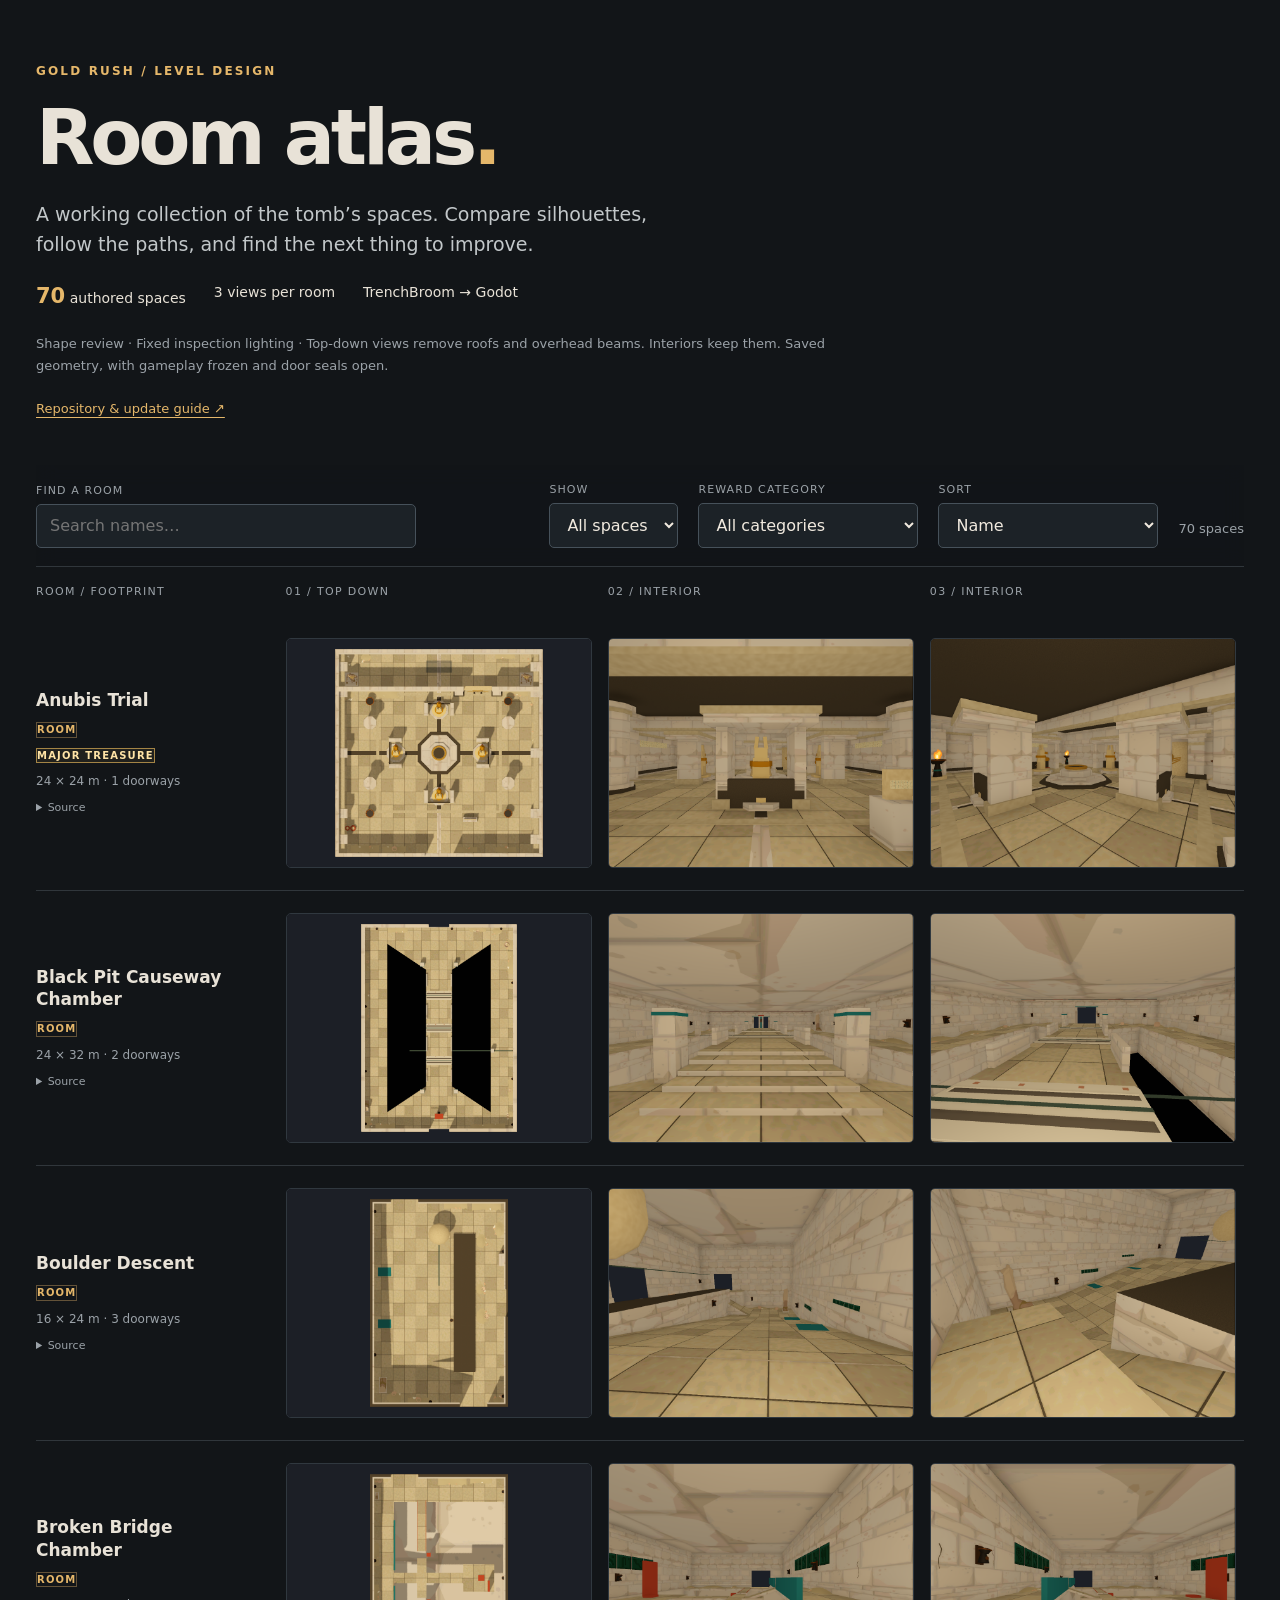
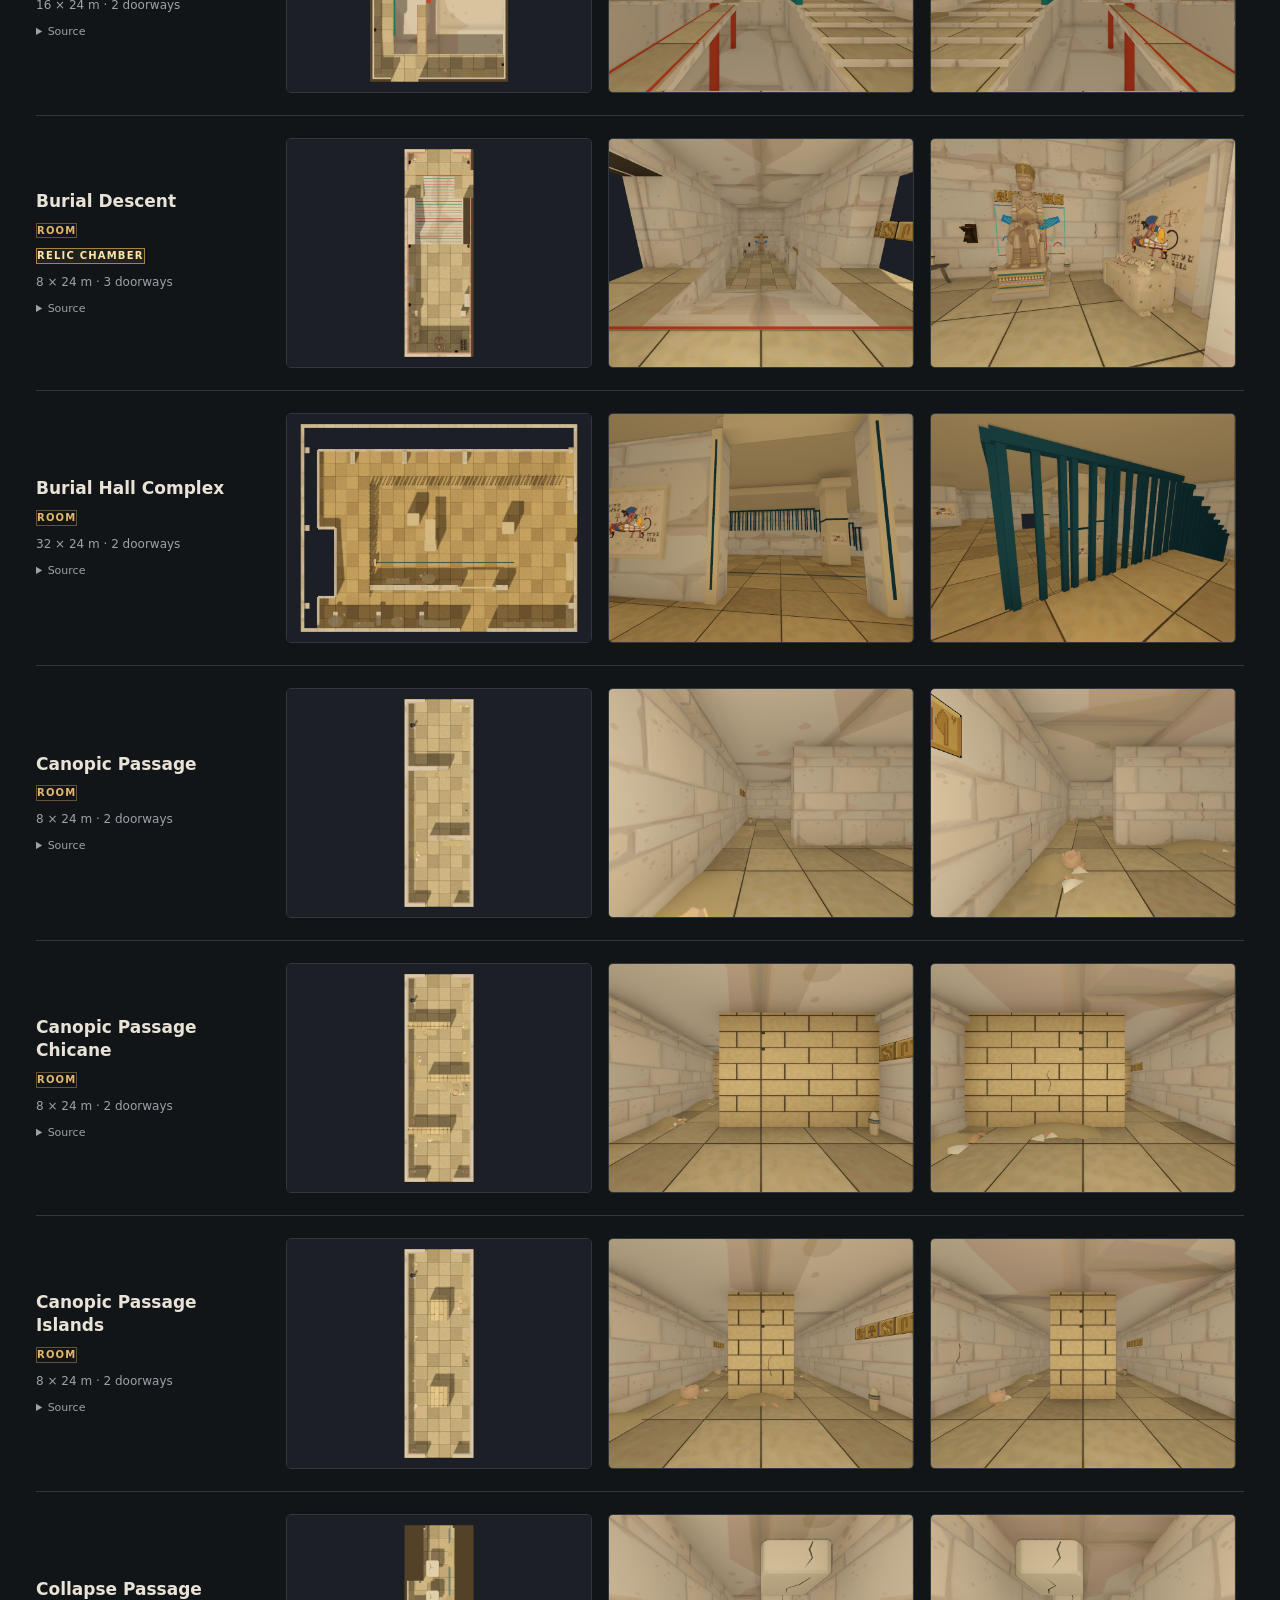
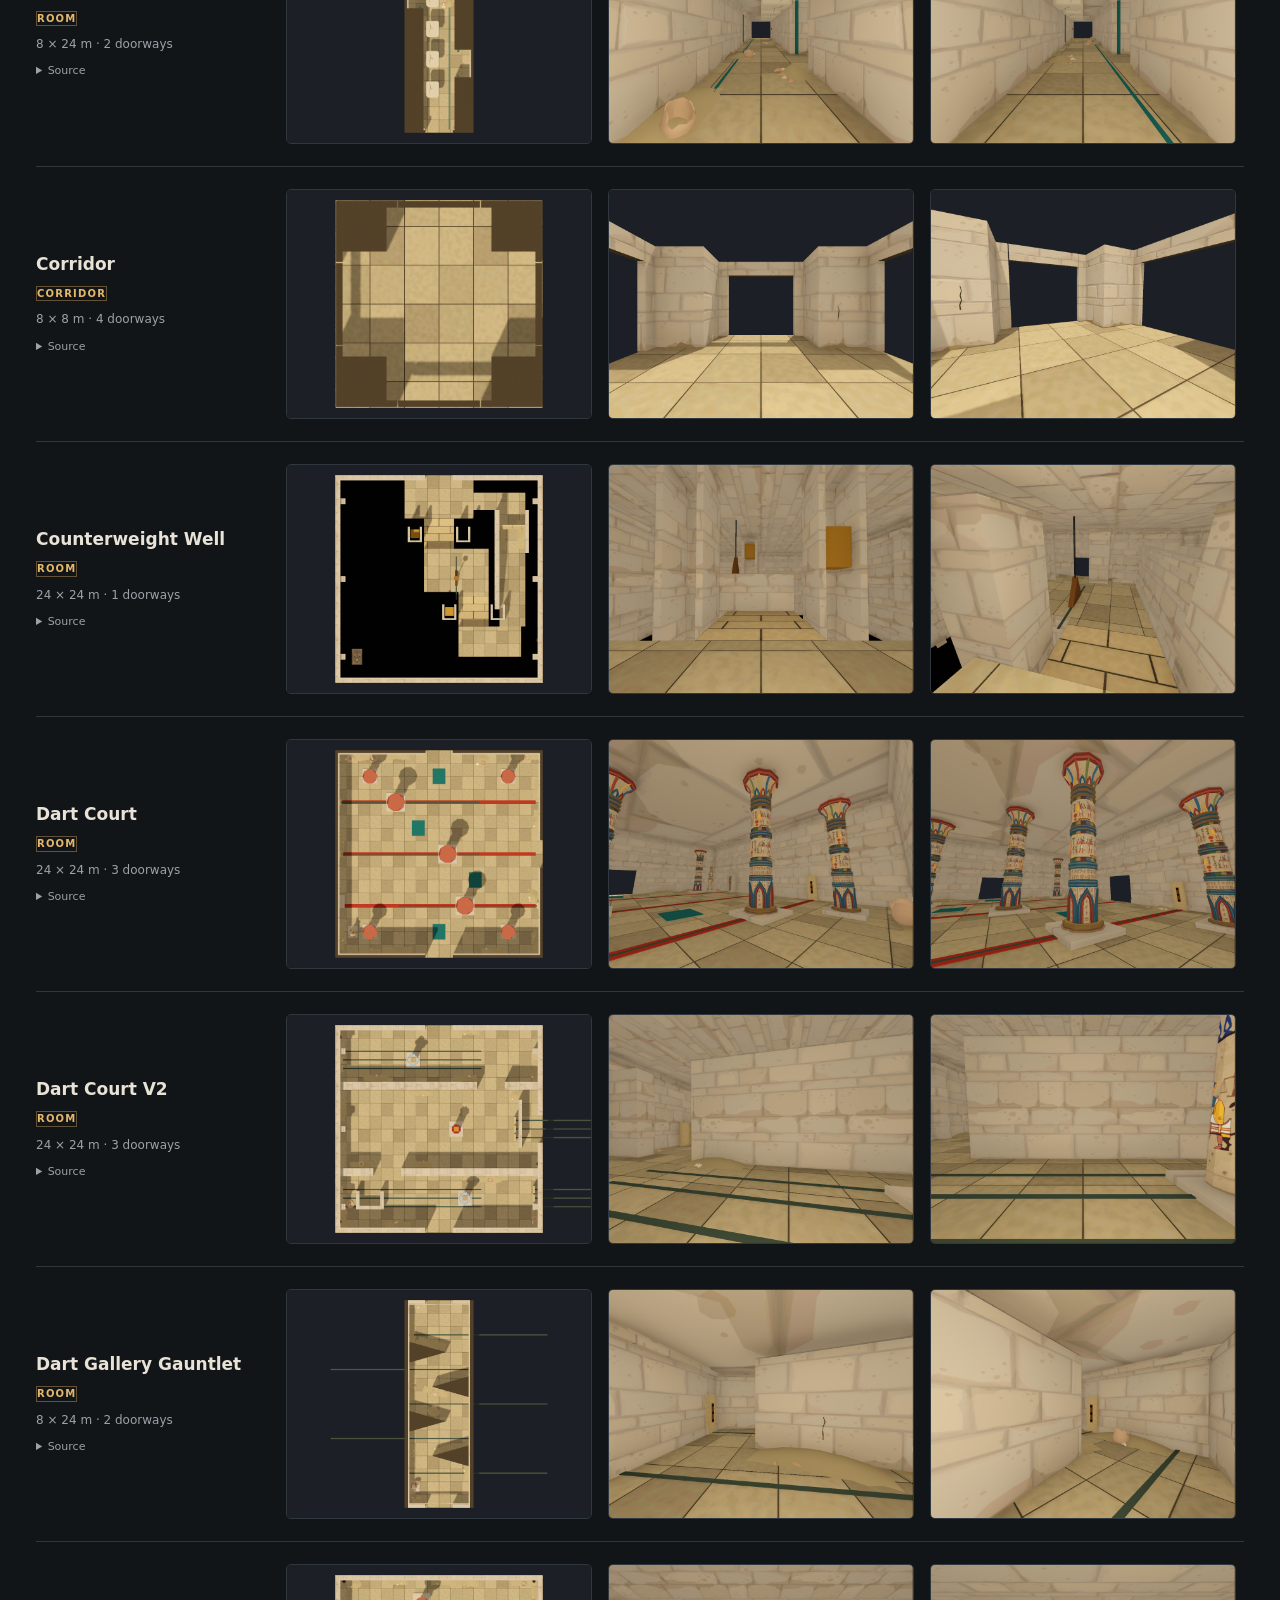
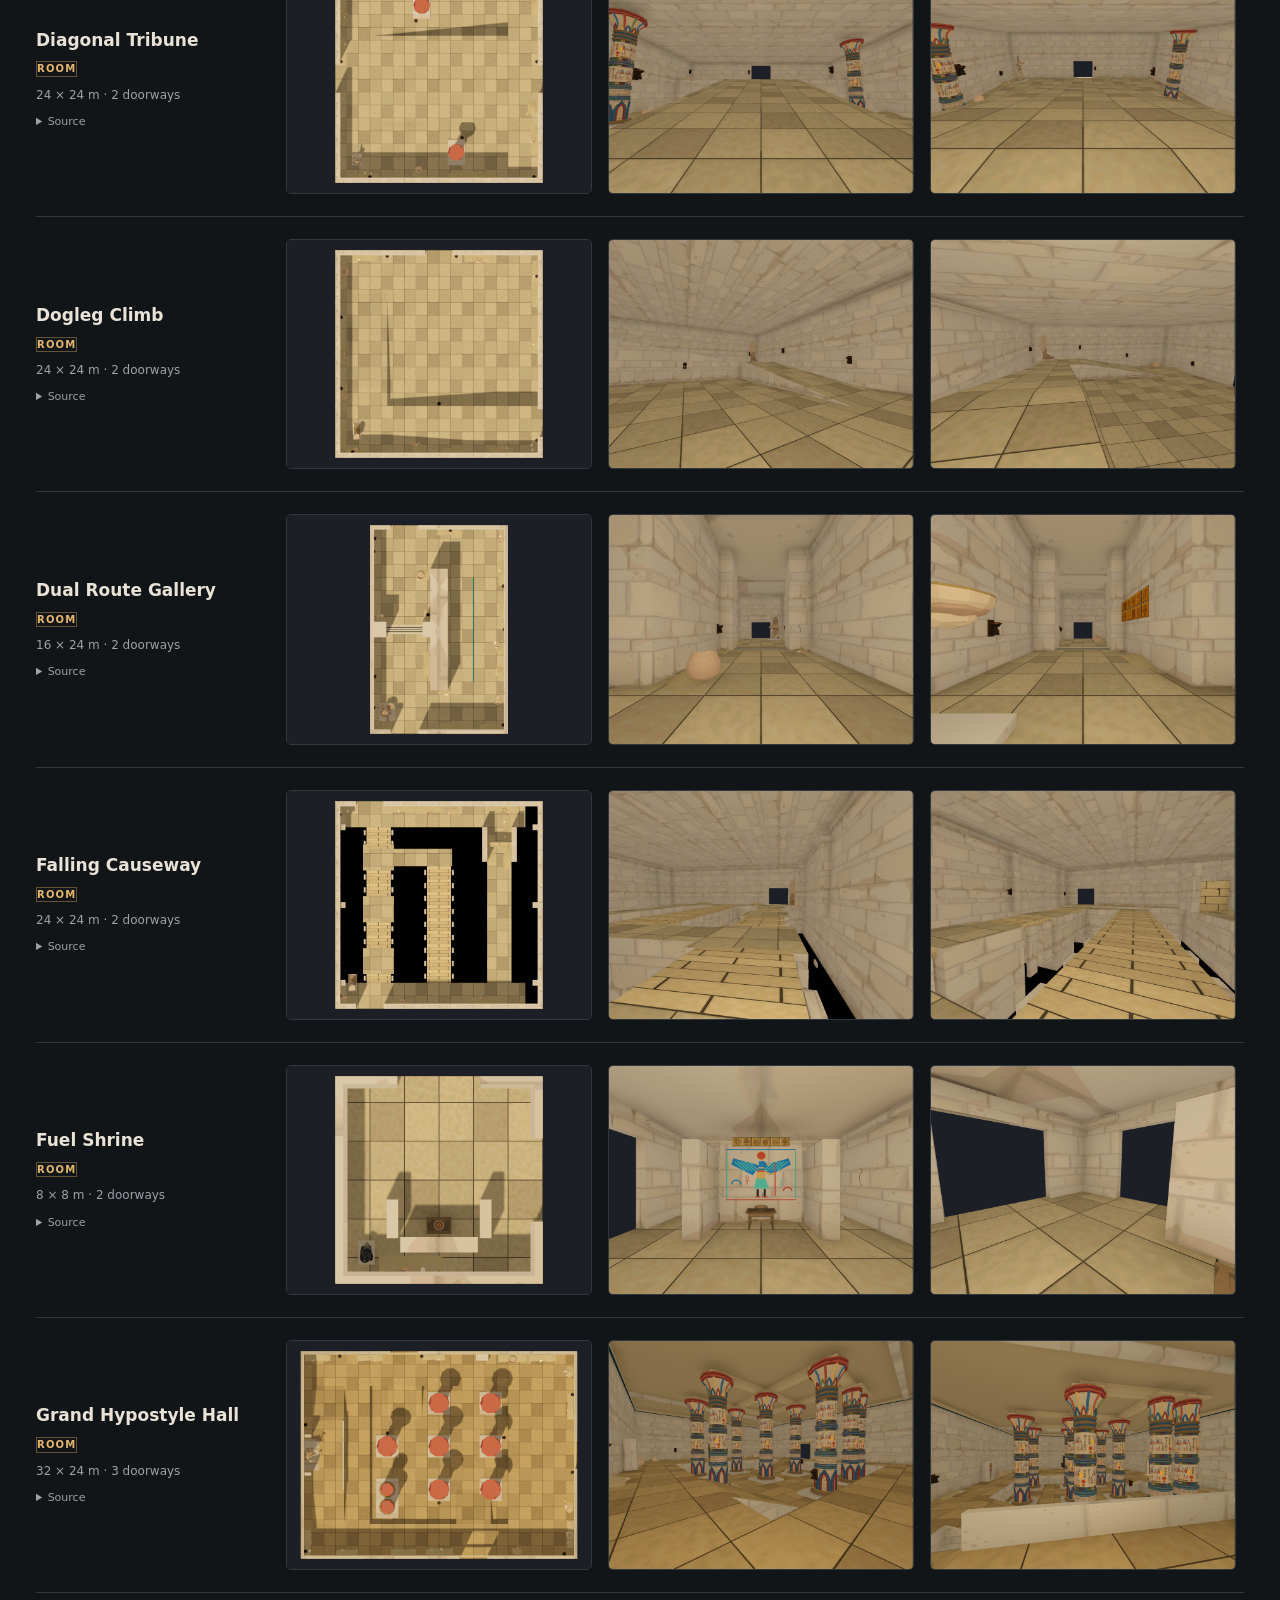
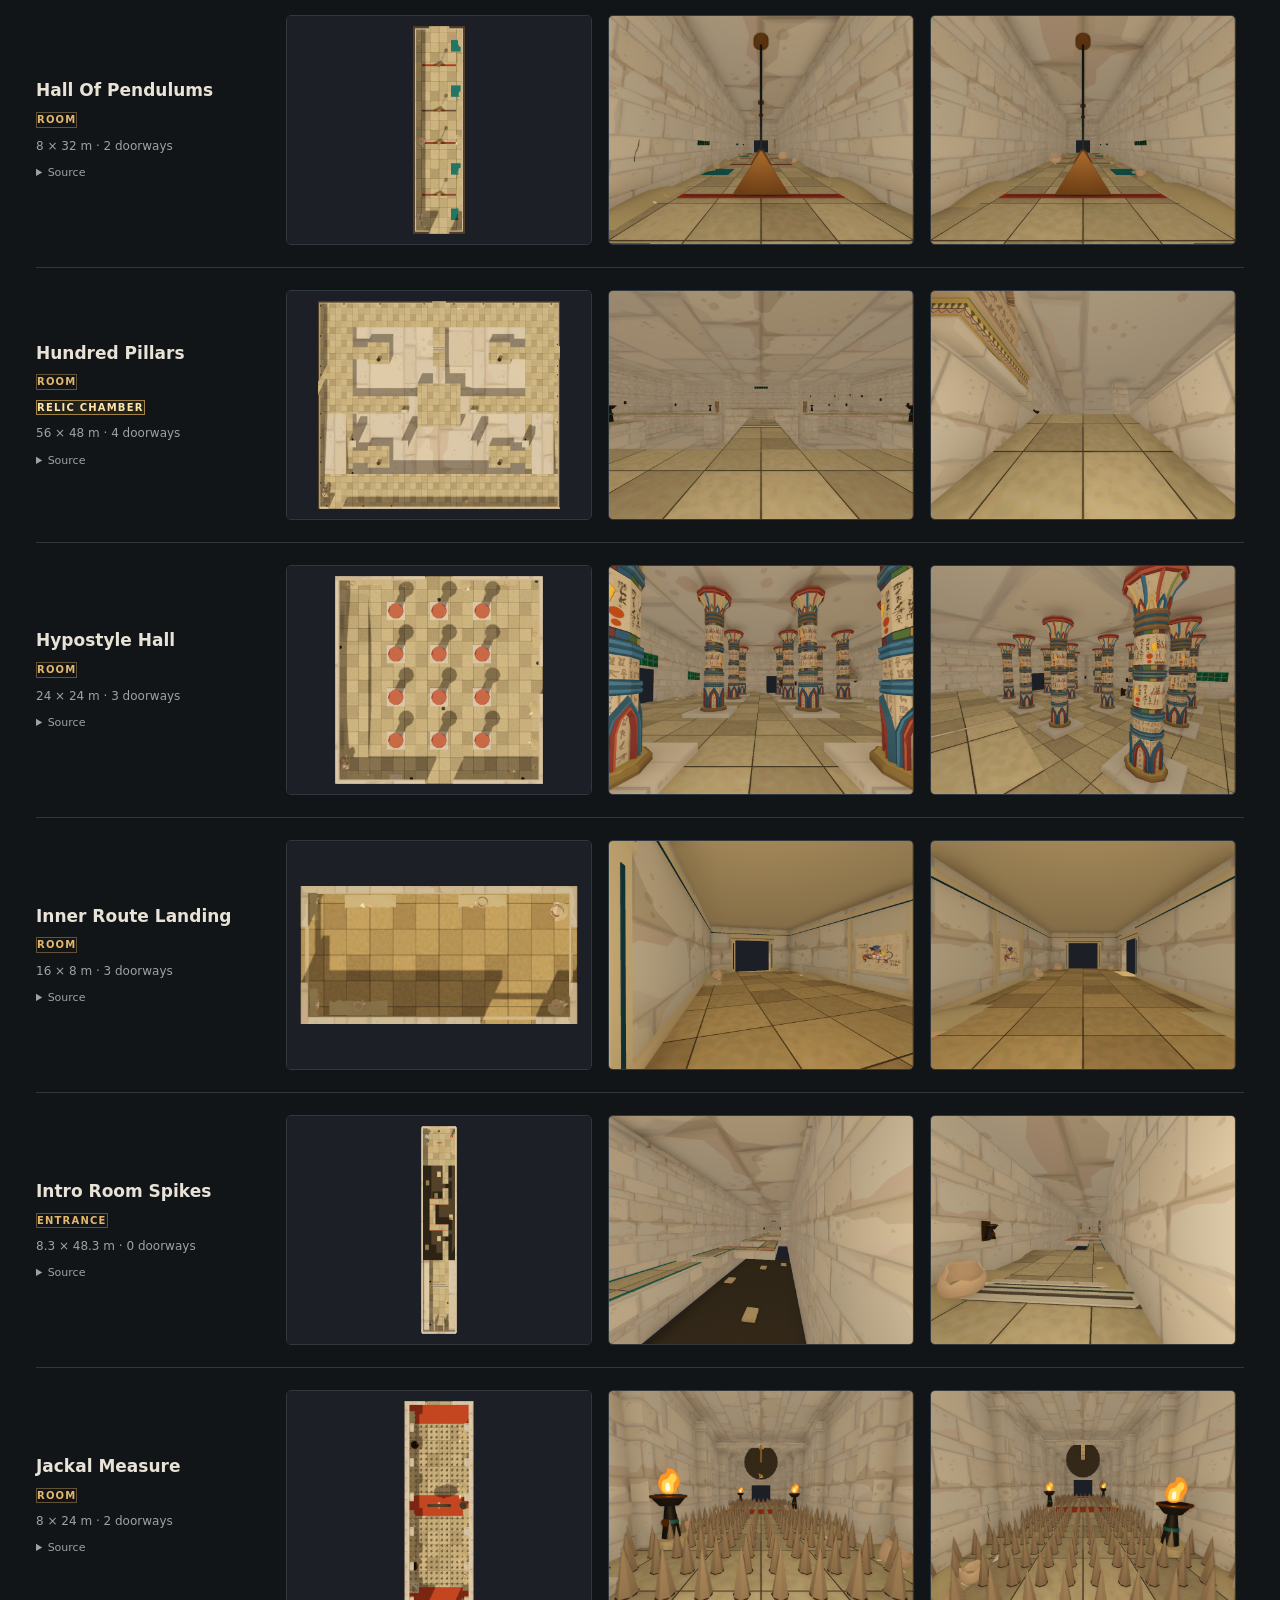
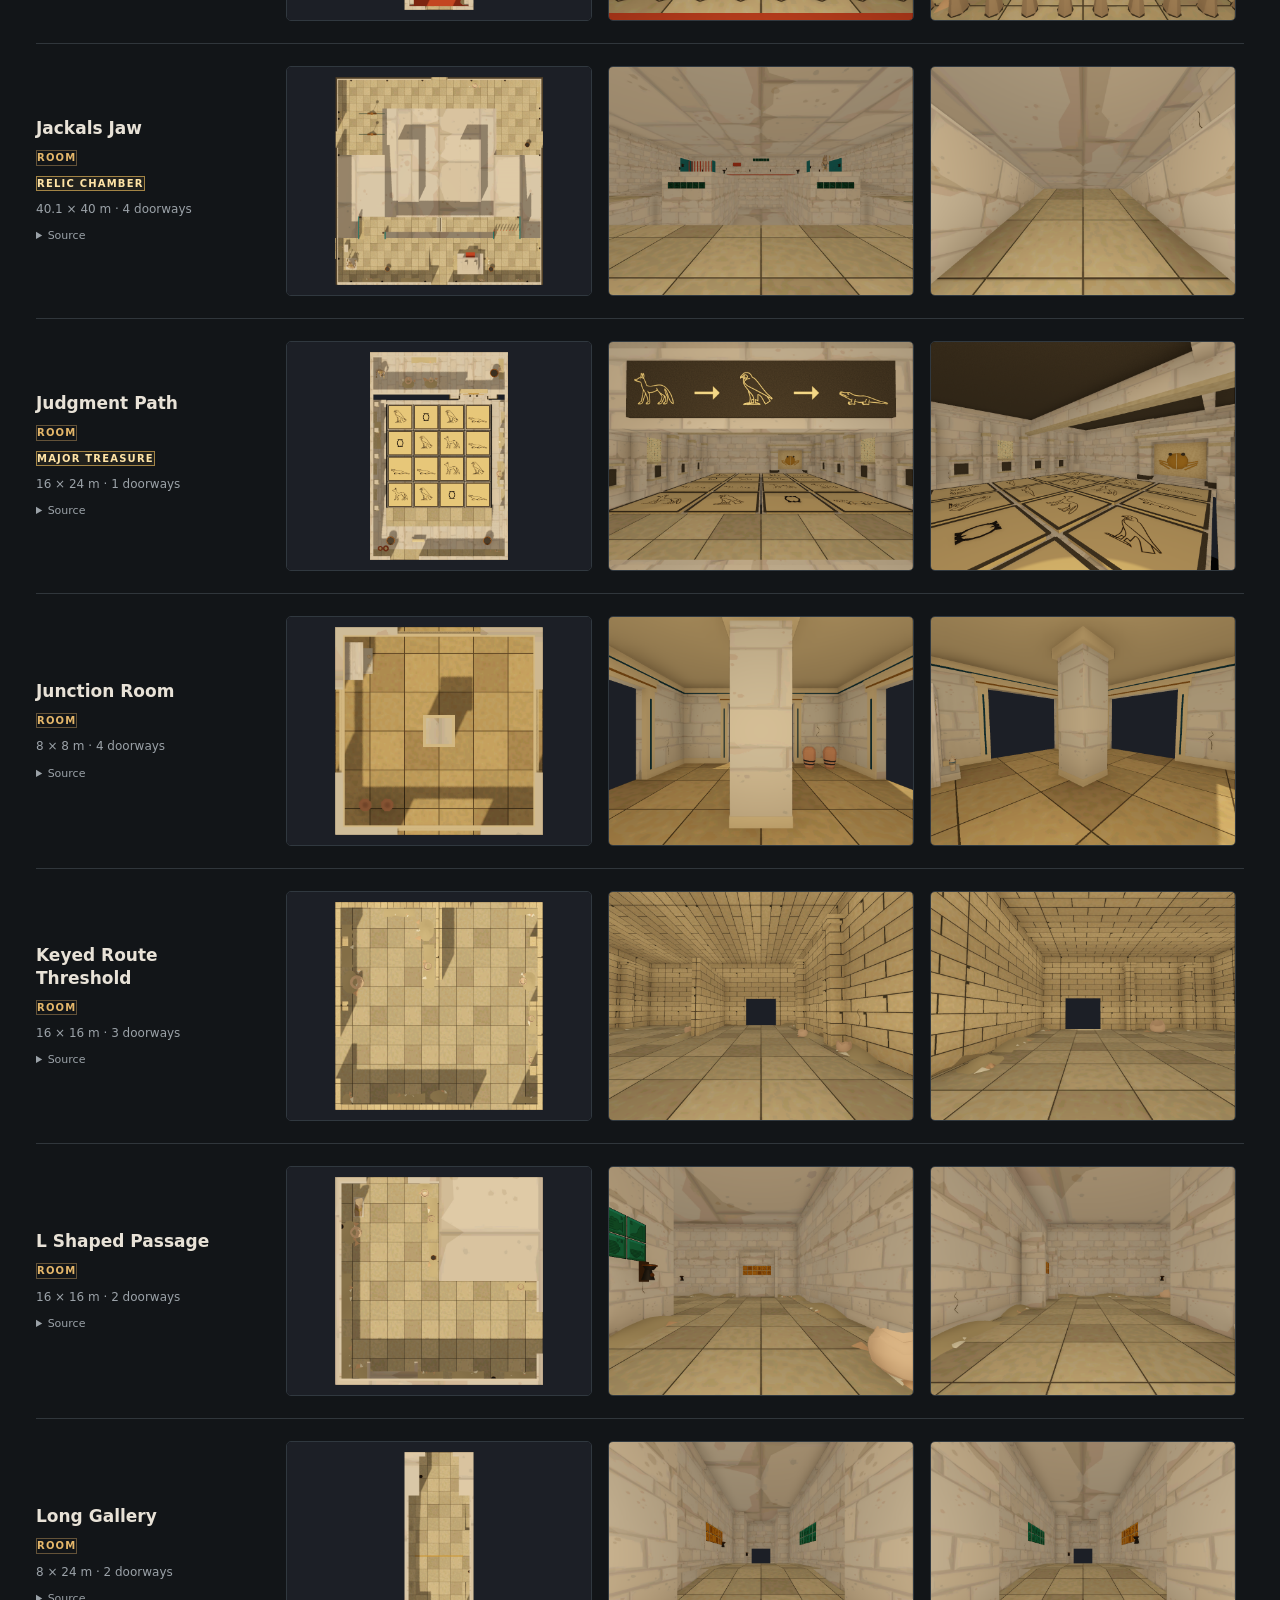
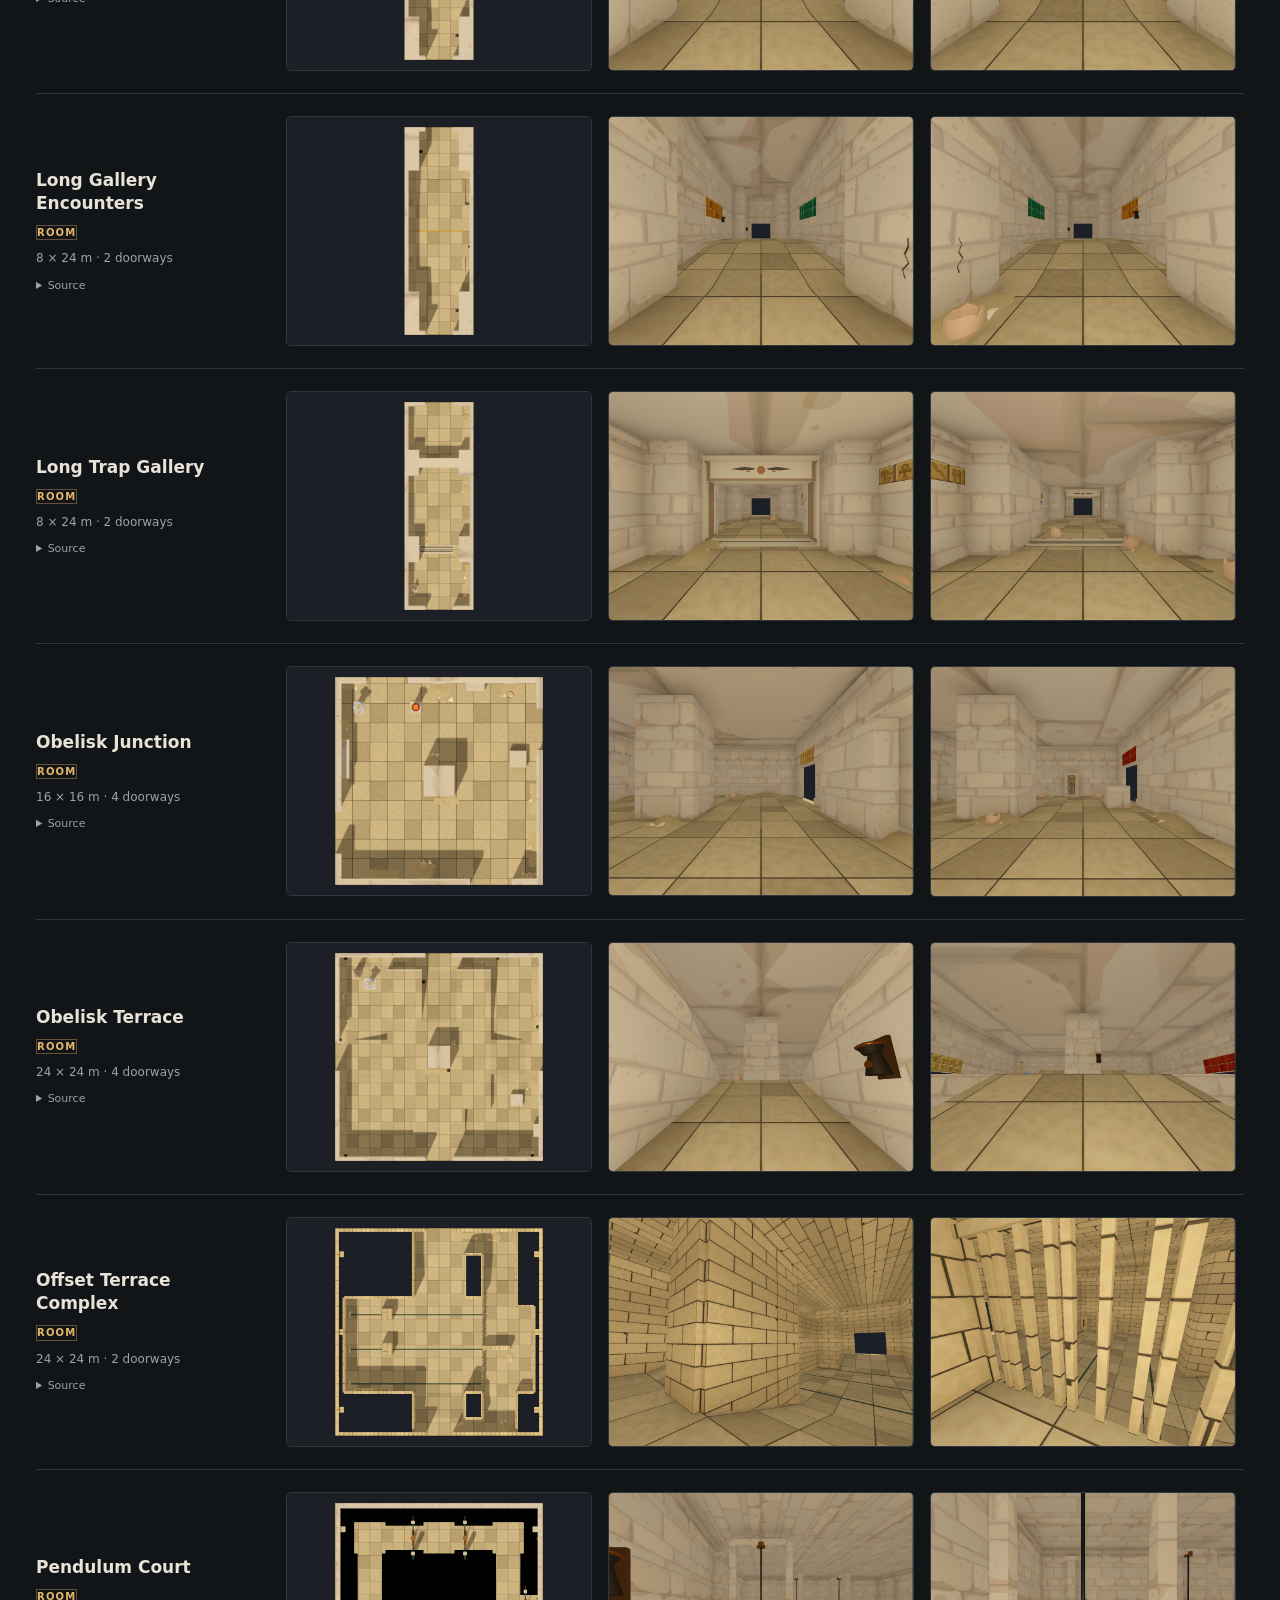
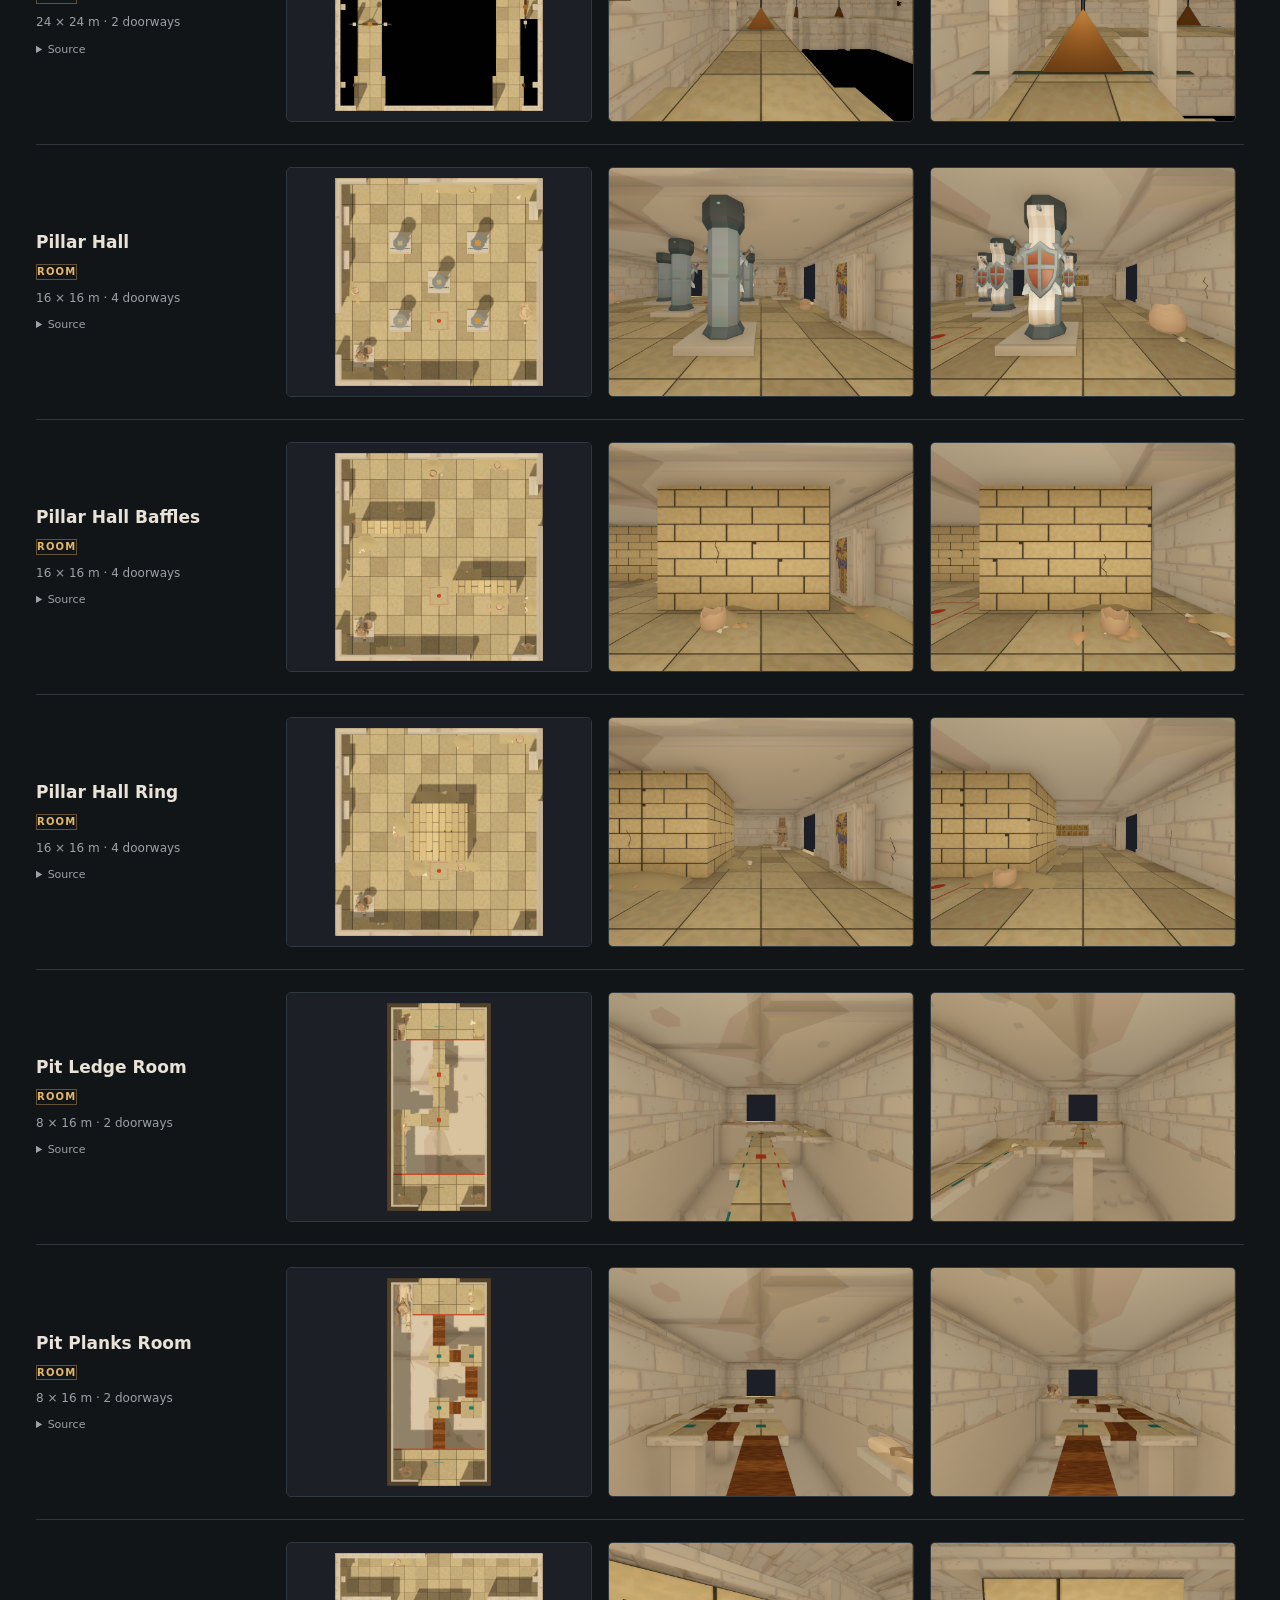
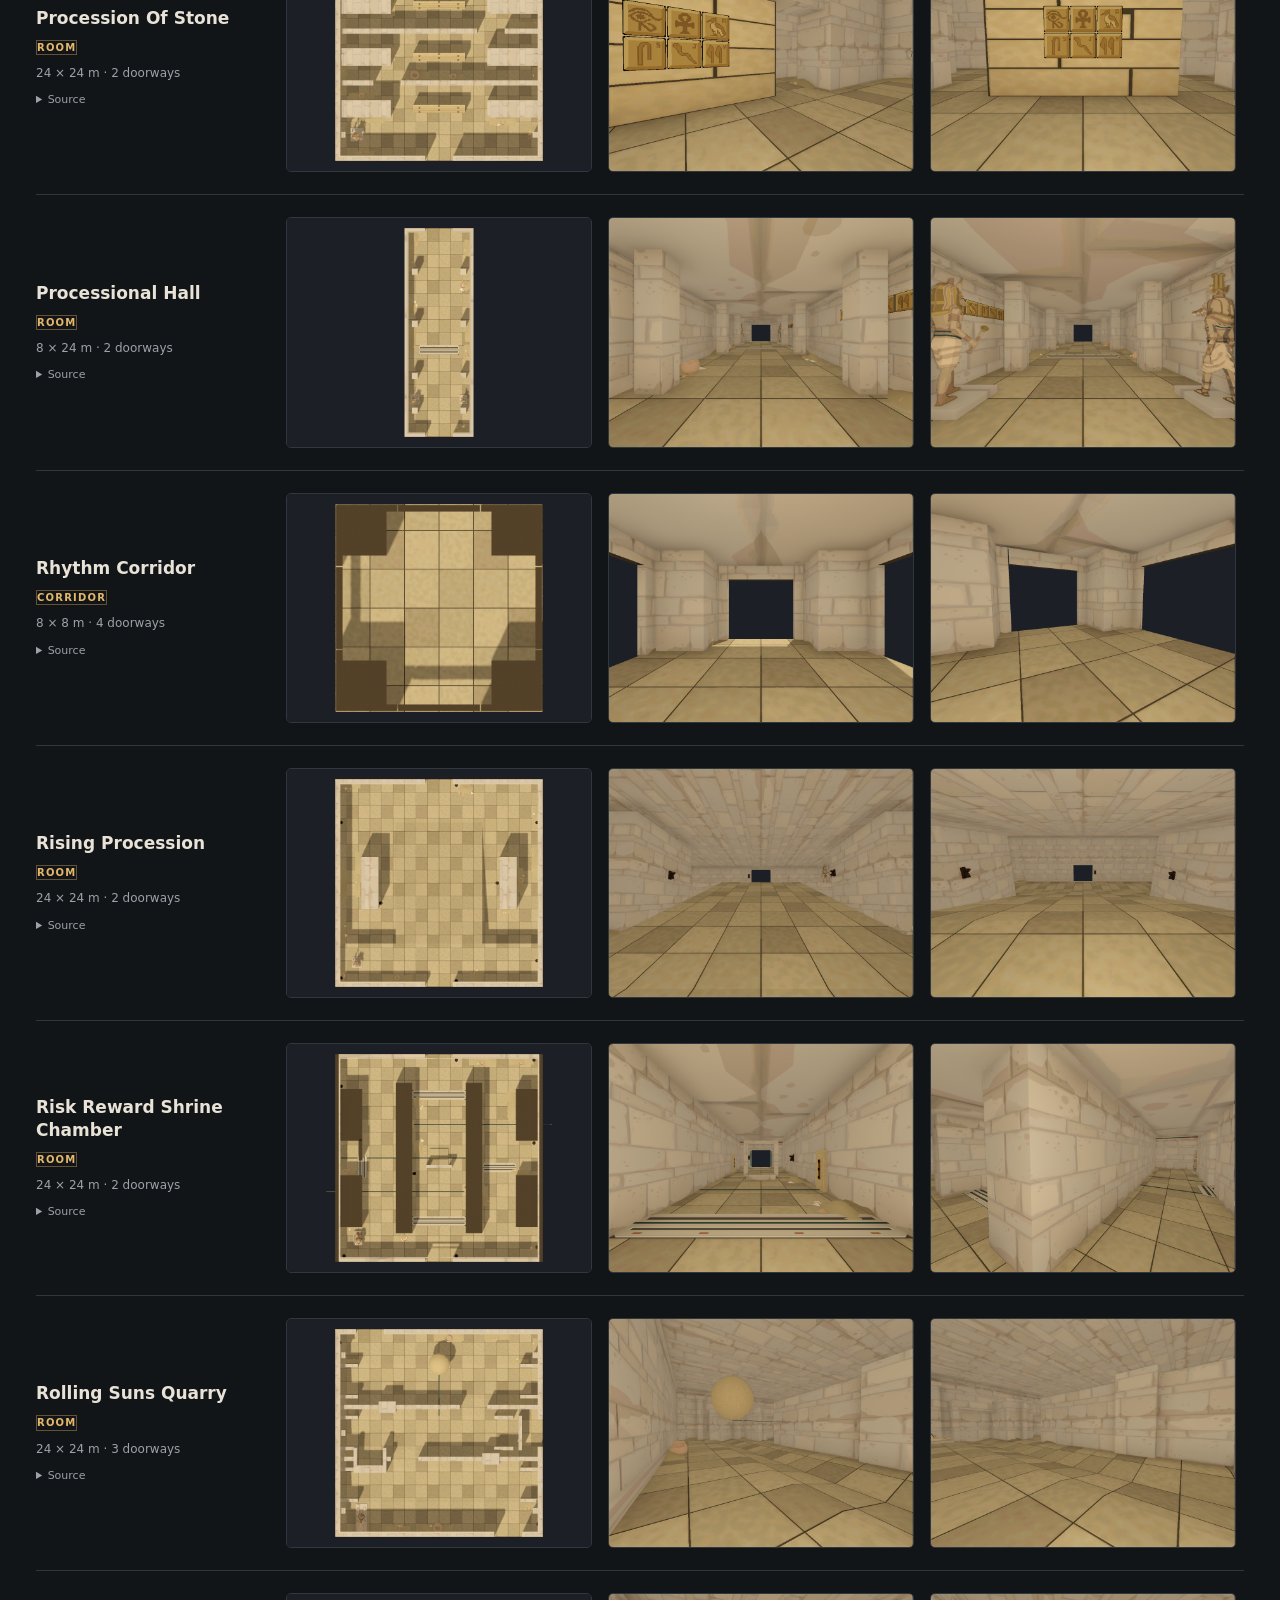
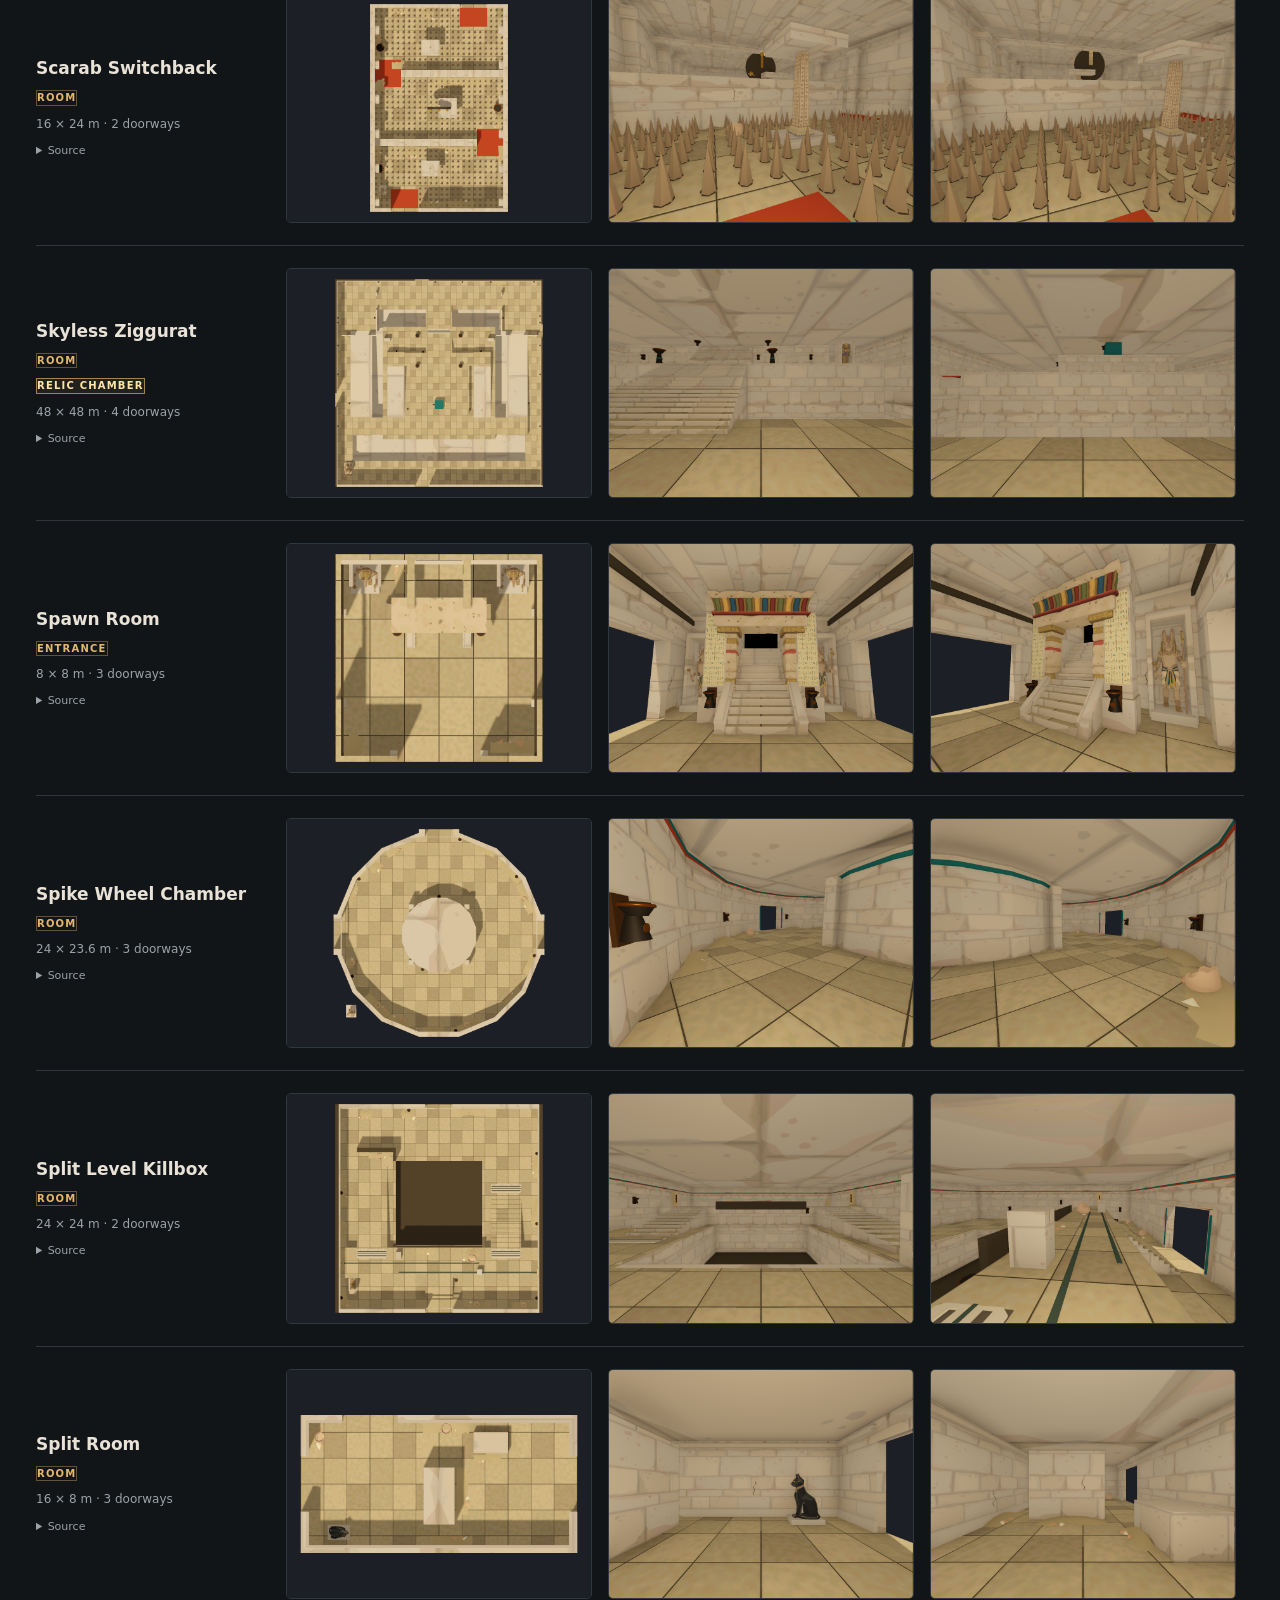
==== site/index.html @ c95c6c2a "Refresh room atlas to 70 authored spaces" ====
<!doctype html>
<html lang="en">
<head>
  <meta charset="utf-8">
  <meta name="viewport" content="width=device-width, initial-scale=1">
  <meta name="description" content="Explore every Gold Rush room: top-down layouts and interior views of the evolving dungeon kit.">
  <meta name="color-scheme" content="dark">
  <title>Gold Rush · Room atlas</title>
  <link rel="stylesheet" href="style.css">
  <script src="gallery.js" defer></script>
</head>
<body>
<main>
  <header>
    <div class="eyebrow">Gold Rush / Level design</div>
    <h1>Room atlas<span class="accent">.</span></h1>
    <p class="intro">A working collection of the tomb’s spaces. Compare silhouettes, follow the paths,
      and find the next thing to improve.</p>
    <div class="stats"><span><strong>70</strong> authored spaces</span><span>3 views per room</span><span>TrenchBroom → Godot</span></div>
    <p class="note">Shape review · Fixed inspection lighting · Top-down views remove roofs and overhead beams.
      Interiors keep them. Saved geometry, with gameplay frozen and door seals open.</p>
    <a class="repo" href="https://github.com/avivajpeyi/gold_rush_docs">Repository &amp; update guide ↗</a>
  </header>
  <div class="toolbar">
    <label class="search"><span>Find a room</span><input id="search" type="search" placeholder="Search names…" autocomplete="off"></label>
    <label class="filter"><span>Show</span><select id="kind"><option value="">All spaces</option><option>Room</option><option>Corridor</option><option>Entrance</option></select></label>
    <label class="filter"><span>Reward category</span><select id="category"><option value="">All categories</option><option value="featured">Relics &amp; major treasure</option><option value="relic">Relic chambers</option><option value="treasure">Major treasure</option><option value="standard">Standard spaces</option></select></label>
    <label class="filter"><span>Sort</span><select id="sort"><option value="name">Name</option><option value="reward">Relics &amp; treasure first</option><option value="area">Largest footprint</option></select></label>
    <p id="count" role="status" aria-live="polite">70 spaces</p>
  </div>
  <table>
    <caption class="sr-only">Room names, top-down plans and two interior screenshots. Select an image to enlarge it.</caption>
    <thead><tr><th scope="col">Room / footprint</th><th scope="col">01 / Top down</th><th scope="col">02 / Interior</th><th scope="col">03 / Interior</th></tr></thead>
    <tbody><tr id="anubis_trial" data-search="anubis trial anubis_trial room major treasure" data-kind="Room" data-category="treasure" data-name="Anubis Trial" data-area="576.0"><th scope="row"><a class="permalink" href="#anubis_trial">Anubis Trial</a><span class="tag">Room</span><span class="tag reward">Major treasure</span><span class="dimensions">24 × 24 m · 1 doorways</span><details><summary>Source</summary><code>levels/trenchbroom/maps/anubis_trial.map</code></details></th><td data-label="Top down"><a class="shot" href="images/anubis_trial/top.webp" data-title="Anubis Trial · Top down"><img src="images/anubis_trial/top.webp" width="960" height="720" loading="lazy" alt="Anubis Trial — Top down"></a></td><td data-label="Interior 1"><a class="shot" href="images/anubis_trial/interior-1.webp" data-title="Anubis Trial · Interior 1"><img src="images/anubis_trial/interior-1.webp" width="960" height="720" loading="lazy" alt="Anubis Trial — Interior 1"></a></td><td data-label="Interior 2"><a class="shot" href="images/anubis_trial/interior-2.webp" data-title="Anubis Trial · Interior 2"><img src="images/anubis_trial/interior-2.webp" width="960" height="720" loading="lazy" alt="Anubis Trial — Interior 2"></a></td></tr>
<tr id="BlackPitCausewayChamber" data-search="black pit causeway chamber blackpitcausewaychamber room standard" data-kind="Room" data-category="standard" data-name="Black Pit Causeway Chamber" data-area="768.0"><th scope="row"><a class="permalink" href="#BlackPitCausewayChamber">Black Pit Causeway Chamber</a><span class="tag">Room</span><span class="dimensions">24 × 32 m · 2 doorways</span><details><summary>Source</summary><code>levels/trenchbroom/maps/black_pit_causeway_chamber.map</code></details></th><td data-label="Top down"><a class="shot" href="images/BlackPitCausewayChamber/top.webp" data-title="Black Pit Causeway Chamber · Top down"><img src="images/BlackPitCausewayChamber/top.webp" width="960" height="720" loading="lazy" alt="Black Pit Causeway Chamber — Top down"></a></td><td data-label="Interior 1"><a class="shot" href="images/BlackPitCausewayChamber/interior-1.webp" data-title="Black Pit Causeway Chamber · Interior 1"><img src="images/BlackPitCausewayChamber/interior-1.webp" width="960" height="720" loading="lazy" alt="Black Pit Causeway Chamber — Interior 1"></a></td><td data-label="Interior 2"><a class="shot" href="images/BlackPitCausewayChamber/interior-2.webp" data-title="Black Pit Causeway Chamber · Interior 2"><img src="images/BlackPitCausewayChamber/interior-2.webp" width="960" height="720" loading="lazy" alt="Black Pit Causeway Chamber — Interior 2"></a></td></tr>
<tr id="boulder_descent" data-search="boulder descent boulder_descent room standard" data-kind="Room" data-category="standard" data-name="Boulder Descent" data-area="384.0"><th scope="row"><a class="permalink" href="#boulder_descent">Boulder Descent</a><span class="tag">Room</span><span class="dimensions">16 × 24 m · 3 doorways</span><details><summary>Source</summary><code>levels/trenchbroom/maps/migrated/boulder_descent.map</code></details></th><td data-label="Top down"><a class="shot" href="images/boulder_descent/top.webp" data-title="Boulder Descent · Top down"><img src="images/boulder_descent/top.webp" width="960" height="720" loading="lazy" alt="Boulder Descent — Top down"></a></td><td data-label="Interior 1"><a class="shot" href="images/boulder_descent/interior-1.webp" data-title="Boulder Descent · Interior 1"><img src="images/boulder_descent/interior-1.webp" width="960" height="720" loading="lazy" alt="Boulder Descent — Interior 1"></a></td><td data-label="Interior 2"><a class="shot" href="images/boulder_descent/interior-2.webp" data-title="Boulder Descent · Interior 2"><img src="images/boulder_descent/interior-2.webp" width="960" height="720" loading="lazy" alt="Boulder Descent — Interior 2"></a></td></tr>
<tr id="broken_bridge_chamber" data-search="broken bridge chamber broken_bridge_chamber room standard" data-kind="Room" data-category="standard" data-name="Broken Bridge Chamber" data-area="384.0"><th scope="row"><a class="permalink" href="#broken_bridge_chamber">Broken Bridge Chamber</a><span class="tag">Room</span><span class="dimensions">16 × 24 m · 2 doorways</span><details><summary>Source</summary><code>levels/trenchbroom/maps/migrated/broken_bridge_chamber.map</code></details></th><td data-label="Top down"><a class="shot" href="images/broken_bridge_chamber/top.webp" data-title="Broken Bridge Chamber · Top down"><img src="images/broken_bridge_chamber/top.webp" width="960" height="720" loading="lazy" alt="Broken Bridge Chamber — Top down"></a></td><td data-label="Interior 1"><a class="shot" href="images/broken_bridge_chamber/interior-1.webp" data-title="Broken Bridge Chamber · Interior 1"><img src="images/broken_bridge_chamber/interior-1.webp" width="960" height="720" loading="lazy" alt="Broken Bridge Chamber — Interior 1"></a></td><td data-label="Interior 2"><a class="shot" href="images/broken_bridge_chamber/interior-2.webp" data-title="Broken Bridge Chamber · Interior 2"><img src="images/broken_bridge_chamber/interior-2.webp" width="960" height="720" loading="lazy" alt="Broken Bridge Chamber — Interior 2"></a></td></tr>
<tr id="burial_descent" data-search="burial descent burial_descent room relic chamber" data-kind="Room" data-category="relic" data-name="Burial Descent" data-area="192.0"><th scope="row"><a class="permalink" href="#burial_descent">Burial Descent</a><span class="tag">Room</span><span class="tag reward">Relic chamber</span><span class="dimensions">8 × 24 m · 3 doorways</span><details><summary>Source</summary><code>levels/trenchbroom/maps/migrated/burial_descent.map</code></details></th><td data-label="Top down"><a class="shot" href="images/burial_descent/top.webp" data-title="Burial Descent · Top down"><img src="images/burial_descent/top.webp" width="960" height="720" loading="lazy" alt="Burial Descent — Top down"></a></td><td data-label="Interior 1"><a class="shot" href="images/burial_descent/interior-1.webp" data-title="Burial Descent · Interior 1"><img src="images/burial_descent/interior-1.webp" width="960" height="720" loading="lazy" alt="Burial Descent — Interior 1"></a></td><td data-label="Interior 2"><a class="shot" href="images/burial_descent/interior-2.webp" data-title="Burial Descent · Interior 2"><img src="images/burial_descent/interior-2.webp" width="960" height="720" loading="lazy" alt="Burial Descent — Interior 2"></a></td></tr>
<tr id="burial_hall_complex" data-search="burial hall complex burial_hall_complex room standard" data-kind="Room" data-category="standard" data-name="Burial Hall Complex" data-area="768.0"><th scope="row"><a class="permalink" href="#burial_hall_complex">Burial Hall Complex</a><span class="tag">Room</span><span class="dimensions">32 × 24 m · 2 doorways</span><details><summary>Source</summary><code>levels/trenchbroom/maps/burial_hall_complex.map</code></details></th><td data-label="Top down"><a class="shot" href="images/burial_hall_complex/top.webp" data-title="Burial Hall Complex · Top down"><img src="images/burial_hall_complex/top.webp" width="960" height="720" loading="lazy" alt="Burial Hall Complex — Top down"></a></td><td data-label="Interior 1"><a class="shot" href="images/burial_hall_complex/interior-1.webp" data-title="Burial Hall Complex · Interior 1"><img src="images/burial_hall_complex/interior-1.webp" width="960" height="720" loading="lazy" alt="Burial Hall Complex — Interior 1"></a></td><td data-label="Interior 2"><a class="shot" href="images/burial_hall_complex/interior-2.webp" data-title="Burial Hall Complex · Interior 2"><img src="images/burial_hall_complex/interior-2.webp" width="960" height="720" loading="lazy" alt="Burial Hall Complex — Interior 2"></a></td></tr>
<tr id="canopic_passage" data-search="canopic passage canopic_passage room standard" data-kind="Room" data-category="standard" data-name="Canopic Passage" data-area="192.0"><th scope="row"><a class="permalink" href="#canopic_passage">Canopic Passage</a><span class="tag">Room</span><span class="dimensions">8 × 24 m · 2 doorways</span><details><summary>Source</summary><code>levels/trenchbroom/maps/migrated/canopic_passage.map</code></details></th><td data-label="Top down"><a class="shot" href="images/canopic_passage/top.webp" data-title="Canopic Passage · Top down"><img src="images/canopic_passage/top.webp" width="960" height="720" loading="lazy" alt="Canopic Passage — Top down"></a></td><td data-label="Interior 1"><a class="shot" href="images/canopic_passage/interior-1.webp" data-title="Canopic Passage · Interior 1"><img src="images/canopic_passage/interior-1.webp" width="960" height="720" loading="lazy" alt="Canopic Passage — Interior 1"></a></td><td data-label="Interior 2"><a class="shot" href="images/canopic_passage/interior-2.webp" data-title="Canopic Passage · Interior 2"><img src="images/canopic_passage/interior-2.webp" width="960" height="720" loading="lazy" alt="Canopic Passage — Interior 2"></a></td></tr>
<tr id="canopic_passage_chicane" data-search="canopic passage chicane canopic_passage_chicane room standard" data-kind="Room" data-category="standard" data-name="Canopic Passage Chicane" data-area="192.0"><th scope="row"><a class="permalink" href="#canopic_passage_chicane">Canopic Passage Chicane</a><span class="tag">Room</span><span class="dimensions">8 × 24 m · 2 doorways</span><details><summary>Source</summary><code>levels/trenchbroom/maps/canopic_passage_chicane.map</code></details></th><td data-label="Top down"><a class="shot" href="images/canopic_passage_chicane/top.webp" data-title="Canopic Passage Chicane · Top down"><img src="images/canopic_passage_chicane/top.webp" width="960" height="720" loading="lazy" alt="Canopic Passage Chicane — Top down"></a></td><td data-label="Interior 1"><a class="shot" href="images/canopic_passage_chicane/interior-1.webp" data-title="Canopic Passage Chicane · Interior 1"><img src="images/canopic_passage_chicane/interior-1.webp" width="960" height="720" loading="lazy" alt="Canopic Passage Chicane — Interior 1"></a></td><td data-label="Interior 2"><a class="shot" href="images/canopic_passage_chicane/interior-2.webp" data-title="Canopic Passage Chicane · Interior 2"><img src="images/canopic_passage_chicane/interior-2.webp" width="960" height="720" loading="lazy" alt="Canopic Passage Chicane — Interior 2"></a></td></tr>
<tr id="canopic_passage_islands" data-search="canopic passage islands canopic_passage_islands room standard" data-kind="Room" data-category="standard" data-name="Canopic Passage Islands" data-area="192.0"><th scope="row"><a class="permalink" href="#canopic_passage_islands">Canopic Passage Islands</a><span class="tag">Room</span><span class="dimensions">8 × 24 m · 2 doorways</span><details><summary>Source</summary><code>levels/trenchbroom/maps/canopic_passage_islands.map</code></details></th><td data-label="Top down"><a class="shot" href="images/canopic_passage_islands/top.webp" data-title="Canopic Passage Islands · Top down"><img src="images/canopic_passage_islands/top.webp" width="960" height="720" loading="lazy" alt="Canopic Passage Islands — Top down"></a></td><td data-label="Interior 1"><a class="shot" href="images/canopic_passage_islands/interior-1.webp" data-title="Canopic Passage Islands · Interior 1"><img src="images/canopic_passage_islands/interior-1.webp" width="960" height="720" loading="lazy" alt="Canopic Passage Islands — Interior 1"></a></td><td data-label="Interior 2"><a class="shot" href="images/canopic_passage_islands/interior-2.webp" data-title="Canopic Passage Islands · Interior 2"><img src="images/canopic_passage_islands/interior-2.webp" width="960" height="720" loading="lazy" alt="Canopic Passage Islands — Interior 2"></a></td></tr>
<tr id="collapse_passage" data-search="collapse passage collapse_passage room standard" data-kind="Room" data-category="standard" data-name="Collapse Passage" data-area="192.0"><th scope="row"><a class="permalink" href="#collapse_passage">Collapse Passage</a><span class="tag">Room</span><span class="dimensions">8 × 24 m · 2 doorways</span><details><summary>Source</summary><code>levels/trenchbroom/maps/migrated/collapse_passage.map</code></details></th><td data-label="Top down"><a class="shot" href="images/collapse_passage/top.webp" data-title="Collapse Passage · Top down"><img src="images/collapse_passage/top.webp" width="960" height="720" loading="lazy" alt="Collapse Passage — Top down"></a></td><td data-label="Interior 1"><a class="shot" href="images/collapse_passage/interior-1.webp" data-title="Collapse Passage · Interior 1"><img src="images/collapse_passage/interior-1.webp" width="960" height="720" loading="lazy" alt="Collapse Passage — Interior 1"></a></td><td data-label="Interior 2"><a class="shot" href="images/collapse_passage/interior-2.webp" data-title="Collapse Passage · Interior 2"><img src="images/collapse_passage/interior-2.webp" width="960" height="720" loading="lazy" alt="Collapse Passage — Interior 2"></a></td></tr>
<tr id="corridor" data-search="corridor corridor corridor standard" data-kind="Corridor" data-category="standard" data-name="Corridor" data-area="64.0"><th scope="row"><a class="permalink" href="#corridor">Corridor</a><span class="tag">Corridor</span><span class="dimensions">8 × 8 m · 4 doorways</span><details><summary>Source</summary><code>levels/trenchbroom/maps/migrated/corridor.map</code></details></th><td data-label="Top down"><a class="shot" href="images/corridor/top.webp" data-title="Corridor · Top down"><img src="images/corridor/top.webp" width="960" height="720" loading="lazy" alt="Corridor — Top down"></a></td><td data-label="Interior 1"><a class="shot" href="images/corridor/interior-1.webp" data-title="Corridor · Interior 1"><img src="images/corridor/interior-1.webp" width="960" height="720" loading="lazy" alt="Corridor — Interior 1"></a></td><td data-label="Interior 2"><a class="shot" href="images/corridor/interior-2.webp" data-title="Corridor · Interior 2"><img src="images/corridor/interior-2.webp" width="960" height="720" loading="lazy" alt="Corridor — Interior 2"></a></td></tr>
<tr id="counterweight_well" data-search="counterweight well counterweight_well room standard" data-kind="Room" data-category="standard" data-name="Counterweight Well" data-area="576.0"><th scope="row"><a class="permalink" href="#counterweight_well">Counterweight Well</a><span class="tag">Room</span><span class="dimensions">24 × 24 m · 1 doorways</span><details><summary>Source</summary><code>levels/trenchbroom/maps/counterweight_well.map</code></details></th><td data-label="Top down"><a class="shot" href="images/counterweight_well/top.webp" data-title="Counterweight Well · Top down"><img src="images/counterweight_well/top.webp" width="960" height="720" loading="lazy" alt="Counterweight Well — Top down"></a></td><td data-label="Interior 1"><a class="shot" href="images/counterweight_well/interior-1.webp" data-title="Counterweight Well · Interior 1"><img src="images/counterweight_well/interior-1.webp" width="960" height="720" loading="lazy" alt="Counterweight Well — Interior 1"></a></td><td data-label="Interior 2"><a class="shot" href="images/counterweight_well/interior-2.webp" data-title="Counterweight Well · Interior 2"><img src="images/counterweight_well/interior-2.webp" width="960" height="720" loading="lazy" alt="Counterweight Well — Interior 2"></a></td></tr>
<tr id="dart_court" data-search="dart court dart_court room standard" data-kind="Room" data-category="standard" data-name="Dart Court" data-area="576.0"><th scope="row"><a class="permalink" href="#dart_court">Dart Court</a><span class="tag">Room</span><span class="dimensions">24 × 24 m · 3 doorways</span><details><summary>Source</summary><code>levels/trenchbroom/maps/migrated/dart_court.map</code></details></th><td data-label="Top down"><a class="shot" href="images/dart_court/top.webp" data-title="Dart Court · Top down"><img src="images/dart_court/top.webp" width="960" height="720" loading="lazy" alt="Dart Court — Top down"></a></td><td data-label="Interior 1"><a class="shot" href="images/dart_court/interior-1.webp" data-title="Dart Court · Interior 1"><img src="images/dart_court/interior-1.webp" width="960" height="720" loading="lazy" alt="Dart Court — Interior 1"></a></td><td data-label="Interior 2"><a class="shot" href="images/dart_court/interior-2.webp" data-title="Dart Court · Interior 2"><img src="images/dart_court/interior-2.webp" width="960" height="720" loading="lazy" alt="Dart Court — Interior 2"></a></td></tr>
<tr id="dart_court_v2" data-search="dart court v2 dart_court_v2 room standard" data-kind="Room" data-category="standard" data-name="Dart Court V2" data-area="576.0"><th scope="row"><a class="permalink" href="#dart_court_v2">Dart Court V2</a><span class="tag">Room</span><span class="dimensions">24 × 24 m · 3 doorways</span><details><summary>Source</summary><code>levels/trenchbroom/maps/dart_court_v2.map</code></details></th><td data-label="Top down"><a class="shot" href="images/dart_court_v2/top.webp" data-title="Dart Court V2 · Top down"><img src="images/dart_court_v2/top.webp" width="960" height="720" loading="lazy" alt="Dart Court V2 — Top down"></a></td><td data-label="Interior 1"><a class="shot" href="images/dart_court_v2/interior-1.webp" data-title="Dart Court V2 · Interior 1"><img src="images/dart_court_v2/interior-1.webp" width="960" height="720" loading="lazy" alt="Dart Court V2 — Interior 1"></a></td><td data-label="Interior 2"><a class="shot" href="images/dart_court_v2/interior-2.webp" data-title="Dart Court V2 · Interior 2"><img src="images/dart_court_v2/interior-2.webp" width="960" height="720" loading="lazy" alt="Dart Court V2 — Interior 2"></a></td></tr>
<tr id="DartGalleryGauntlet" data-search="dart gallery gauntlet dartgallerygauntlet room standard" data-kind="Room" data-category="standard" data-name="Dart Gallery Gauntlet" data-area="192.0"><th scope="row"><a class="permalink" href="#DartGalleryGauntlet">Dart Gallery Gauntlet</a><span class="tag">Room</span><span class="dimensions">8 × 24 m · 2 doorways</span><details><summary>Source</summary><code>levels/trenchbroom/maps/dart_gallery_gauntlet.map</code></details></th><td data-label="Top down"><a class="shot" href="images/DartGalleryGauntlet/top.webp" data-title="Dart Gallery Gauntlet · Top down"><img src="images/DartGalleryGauntlet/top.webp" width="960" height="720" loading="lazy" alt="Dart Gallery Gauntlet — Top down"></a></td><td data-label="Interior 1"><a class="shot" href="images/DartGalleryGauntlet/interior-1.webp" data-title="Dart Gallery Gauntlet · Interior 1"><img src="images/DartGalleryGauntlet/interior-1.webp" width="960" height="720" loading="lazy" alt="Dart Gallery Gauntlet — Interior 1"></a></td><td data-label="Interior 2"><a class="shot" href="images/DartGalleryGauntlet/interior-2.webp" data-title="Dart Gallery Gauntlet · Interior 2"><img src="images/DartGalleryGauntlet/interior-2.webp" width="960" height="720" loading="lazy" alt="Dart Gallery Gauntlet — Interior 2"></a></td></tr>
<tr id="diagonal_tribune" data-search="diagonal tribune diagonal_tribune room standard" data-kind="Room" data-category="standard" data-name="Diagonal Tribune" data-area="576.0"><th scope="row"><a class="permalink" href="#diagonal_tribune">Diagonal Tribune</a><span class="tag">Room</span><span class="dimensions">24 × 24 m · 2 doorways</span><details><summary>Source</summary><code>levels/trenchbroom/maps/diagonal_tribune.map</code></details></th><td data-label="Top down"><a class="shot" href="images/diagonal_tribune/top.webp" data-title="Diagonal Tribune · Top down"><img src="images/diagonal_tribune/top.webp" width="960" height="720" loading="lazy" alt="Diagonal Tribune — Top down"></a></td><td data-label="Interior 1"><a class="shot" href="images/diagonal_tribune/interior-1.webp" data-title="Diagonal Tribune · Interior 1"><img src="images/diagonal_tribune/interior-1.webp" width="960" height="720" loading="lazy" alt="Diagonal Tribune — Interior 1"></a></td><td data-label="Interior 2"><a class="shot" href="images/diagonal_tribune/interior-2.webp" data-title="Diagonal Tribune · Interior 2"><img src="images/diagonal_tribune/interior-2.webp" width="960" height="720" loading="lazy" alt="Diagonal Tribune — Interior 2"></a></td></tr>
<tr id="dogleg_climb" data-search="dogleg climb dogleg_climb room standard" data-kind="Room" data-category="standard" data-name="Dogleg Climb" data-area="576.0"><th scope="row"><a class="permalink" href="#dogleg_climb">Dogleg Climb</a><span class="tag">Room</span><span class="dimensions">24 × 24 m · 2 doorways</span><details><summary>Source</summary><code>levels/trenchbroom/maps/dogleg_climb.map</code></details></th><td data-label="Top down"><a class="shot" href="images/dogleg_climb/top.webp" data-title="Dogleg Climb · Top down"><img src="images/dogleg_climb/top.webp" width="960" height="720" loading="lazy" alt="Dogleg Climb — Top down"></a></td><td data-label="Interior 1"><a class="shot" href="images/dogleg_climb/interior-1.webp" data-title="Dogleg Climb · Interior 1"><img src="images/dogleg_climb/interior-1.webp" width="960" height="720" loading="lazy" alt="Dogleg Climb — Interior 1"></a></td><td data-label="Interior 2"><a class="shot" href="images/dogleg_climb/interior-2.webp" data-title="Dogleg Climb · Interior 2"><img src="images/dogleg_climb/interior-2.webp" width="960" height="720" loading="lazy" alt="Dogleg Climb — Interior 2"></a></td></tr>
<tr id="dual_route_gallery" data-search="dual route gallery dual_route_gallery room standard" data-kind="Room" data-category="standard" data-name="Dual Route Gallery" data-area="384.0"><th scope="row"><a class="permalink" href="#dual_route_gallery">Dual Route Gallery</a><span class="tag">Room</span><span class="dimensions">16 × 24 m · 2 doorways</span><details><summary>Source</summary><code>levels/trenchbroom/maps/migrated/dual_route_gallery.map</code></details></th><td data-label="Top down"><a class="shot" href="images/dual_route_gallery/top.webp" data-title="Dual Route Gallery · Top down"><img src="images/dual_route_gallery/top.webp" width="960" height="720" loading="lazy" alt="Dual Route Gallery — Top down"></a></td><td data-label="Interior 1"><a class="shot" href="images/dual_route_gallery/interior-1.webp" data-title="Dual Route Gallery · Interior 1"><img src="images/dual_route_gallery/interior-1.webp" width="960" height="720" loading="lazy" alt="Dual Route Gallery — Interior 1"></a></td><td data-label="Interior 2"><a class="shot" href="images/dual_route_gallery/interior-2.webp" data-title="Dual Route Gallery · Interior 2"><img src="images/dual_route_gallery/interior-2.webp" width="960" height="720" loading="lazy" alt="Dual Route Gallery — Interior 2"></a></td></tr>
<tr id="falling_causeway" data-search="falling causeway falling_causeway room standard" data-kind="Room" data-category="standard" data-name="Falling Causeway" data-area="576.0"><th scope="row"><a class="permalink" href="#falling_causeway">Falling Causeway</a><span class="tag">Room</span><span class="dimensions">24 × 24 m · 2 doorways</span><details><summary>Source</summary><code>levels/trenchbroom/maps/falling_causeway.map</code></details></th><td data-label="Top down"><a class="shot" href="images/falling_causeway/top.webp" data-title="Falling Causeway · Top down"><img src="images/falling_causeway/top.webp" width="960" height="720" loading="lazy" alt="Falling Causeway — Top down"></a></td><td data-label="Interior 1"><a class="shot" href="images/falling_causeway/interior-1.webp" data-title="Falling Causeway · Interior 1"><img src="images/falling_causeway/interior-1.webp" width="960" height="720" loading="lazy" alt="Falling Causeway — Interior 1"></a></td><td data-label="Interior 2"><a class="shot" href="images/falling_causeway/interior-2.webp" data-title="Falling Causeway · Interior 2"><img src="images/falling_causeway/interior-2.webp" width="960" height="720" loading="lazy" alt="Falling Causeway — Interior 2"></a></td></tr>
<tr id="fuel_shrine" data-search="fuel shrine fuel_shrine room standard" data-kind="Room" data-category="standard" data-name="Fuel Shrine" data-area="64.0"><th scope="row"><a class="permalink" href="#fuel_shrine">Fuel Shrine</a><span class="tag">Room</span><span class="dimensions">8 × 8 m · 2 doorways</span><details><summary>Source</summary><code>levels/trenchbroom/maps/migrated/fuel_shrine.map</code></details></th><td data-label="Top down"><a class="shot" href="images/fuel_shrine/top.webp" data-title="Fuel Shrine · Top down"><img src="images/fuel_shrine/top.webp" width="960" height="720" loading="lazy" alt="Fuel Shrine — Top down"></a></td><td data-label="Interior 1"><a class="shot" href="images/fuel_shrine/interior-1.webp" data-title="Fuel Shrine · Interior 1"><img src="images/fuel_shrine/interior-1.webp" width="960" height="720" loading="lazy" alt="Fuel Shrine — Interior 1"></a></td><td data-label="Interior 2"><a class="shot" href="images/fuel_shrine/interior-2.webp" data-title="Fuel Shrine · Interior 2"><img src="images/fuel_shrine/interior-2.webp" width="960" height="720" loading="lazy" alt="Fuel Shrine — Interior 2"></a></td></tr>
<tr id="grand_hypostyle_hall" data-search="grand hypostyle hall grand_hypostyle_hall room standard" data-kind="Room" data-category="standard" data-name="Grand Hypostyle Hall" data-area="768.0"><th scope="row"><a class="permalink" href="#grand_hypostyle_hall">Grand Hypostyle Hall</a><span class="tag">Room</span><span class="dimensions">32 × 24 m · 3 doorways</span><details><summary>Source</summary><code>levels/trenchbroom/maps/migrated/grand_hypostyle_hall.map</code></details></th><td data-label="Top down"><a class="shot" href="images/grand_hypostyle_hall/top.webp" data-title="Grand Hypostyle Hall · Top down"><img src="images/grand_hypostyle_hall/top.webp" width="960" height="720" loading="lazy" alt="Grand Hypostyle Hall — Top down"></a></td><td data-label="Interior 1"><a class="shot" href="images/grand_hypostyle_hall/interior-1.webp" data-title="Grand Hypostyle Hall · Interior 1"><img src="images/grand_hypostyle_hall/interior-1.webp" width="960" height="720" loading="lazy" alt="Grand Hypostyle Hall — Interior 1"></a></td><td data-label="Interior 2"><a class="shot" href="images/grand_hypostyle_hall/interior-2.webp" data-title="Grand Hypostyle Hall · Interior 2"><img src="images/grand_hypostyle_hall/interior-2.webp" width="960" height="720" loading="lazy" alt="Grand Hypostyle Hall — Interior 2"></a></td></tr>
<tr id="hall_of_pendulums" data-search="hall of pendulums hall_of_pendulums room standard" data-kind="Room" data-category="standard" data-name="Hall Of Pendulums" data-area="256.0"><th scope="row"><a class="permalink" href="#hall_of_pendulums">Hall Of Pendulums</a><span class="tag">Room</span><span class="dimensions">8 × 32 m · 2 doorways</span><details><summary>Source</summary><code>levels/trenchbroom/maps/migrated/hall_of_pendulums.map</code></details></th><td data-label="Top down"><a class="shot" href="images/hall_of_pendulums/top.webp" data-title="Hall Of Pendulums · Top down"><img src="images/hall_of_pendulums/top.webp" width="960" height="720" loading="lazy" alt="Hall Of Pendulums — Top down"></a></td><td data-label="Interior 1"><a class="shot" href="images/hall_of_pendulums/interior-1.webp" data-title="Hall Of Pendulums · Interior 1"><img src="images/hall_of_pendulums/interior-1.webp" width="960" height="720" loading="lazy" alt="Hall Of Pendulums — Interior 1"></a></td><td data-label="Interior 2"><a class="shot" href="images/hall_of_pendulums/interior-2.webp" data-title="Hall Of Pendulums · Interior 2"><img src="images/hall_of_pendulums/interior-2.webp" width="960" height="720" loading="lazy" alt="Hall Of Pendulums — Interior 2"></a></td></tr>
<tr id="hundred_pillars" data-search="hundred pillars hundred_pillars room relic chamber" data-kind="Room" data-category="relic" data-name="Hundred Pillars" data-area="2688.0"><th scope="row"><a class="permalink" href="#hundred_pillars">Hundred Pillars</a><span class="tag">Room</span><span class="tag reward">Relic chamber</span><span class="dimensions">56 × 48 m · 4 doorways</span><details><summary>Source</summary><code>levels/trenchbroom/maps/migrated/hundred_pillars.map</code></details></th><td data-label="Top down"><a class="shot" href="images/hundred_pillars/top.webp" data-title="Hundred Pillars · Top down"><img src="images/hundred_pillars/top.webp" width="960" height="720" loading="lazy" alt="Hundred Pillars — Top down"></a></td><td data-label="Interior 1"><a class="shot" href="images/hundred_pillars/interior-1.webp" data-title="Hundred Pillars · Interior 1"><img src="images/hundred_pillars/interior-1.webp" width="960" height="720" loading="lazy" alt="Hundred Pillars — Interior 1"></a></td><td data-label="Interior 2"><a class="shot" href="images/hundred_pillars/interior-2.webp" data-title="Hundred Pillars · Interior 2"><img src="images/hundred_pillars/interior-2.webp" width="960" height="720" loading="lazy" alt="Hundred Pillars — Interior 2"></a></td></tr>
<tr id="hypostyle_hall" data-search="hypostyle hall hypostyle_hall room standard" data-kind="Room" data-category="standard" data-name="Hypostyle Hall" data-area="576.0"><th scope="row"><a class="permalink" href="#hypostyle_hall">Hypostyle Hall</a><span class="tag">Room</span><span class="dimensions">24 × 24 m · 3 doorways</span><details><summary>Source</summary><code>levels/trenchbroom/maps/migrated/hypostyle_hall.map</code></details></th><td data-label="Top down"><a class="shot" href="images/hypostyle_hall/top.webp" data-title="Hypostyle Hall · Top down"><img src="images/hypostyle_hall/top.webp" width="960" height="720" loading="lazy" alt="Hypostyle Hall — Top down"></a></td><td data-label="Interior 1"><a class="shot" href="images/hypostyle_hall/interior-1.webp" data-title="Hypostyle Hall · Interior 1"><img src="images/hypostyle_hall/interior-1.webp" width="960" height="720" loading="lazy" alt="Hypostyle Hall — Interior 1"></a></td><td data-label="Interior 2"><a class="shot" href="images/hypostyle_hall/interior-2.webp" data-title="Hypostyle Hall · Interior 2"><img src="images/hypostyle_hall/interior-2.webp" width="960" height="720" loading="lazy" alt="Hypostyle Hall — Interior 2"></a></td></tr>
<tr id="inner_route_landing" data-search="inner route landing inner_route_landing room standard" data-kind="Room" data-category="standard" data-name="Inner Route Landing" data-area="128.0"><th scope="row"><a class="permalink" href="#inner_route_landing">Inner Route Landing</a><span class="tag">Room</span><span class="dimensions">16 × 8 m · 3 doorways</span><details><summary>Source</summary><code>levels/trenchbroom/maps/inner_route_landing.map</code></details></th><td data-label="Top down"><a class="shot" href="images/inner_route_landing/top.webp" data-title="Inner Route Landing · Top down"><img src="images/inner_route_landing/top.webp" width="960" height="720" loading="lazy" alt="Inner Route Landing — Top down"></a></td><td data-label="Interior 1"><a class="shot" href="images/inner_route_landing/interior-1.webp" data-title="Inner Route Landing · Interior 1"><img src="images/inner_route_landing/interior-1.webp" width="960" height="720" loading="lazy" alt="Inner Route Landing — Interior 1"></a></td><td data-label="Interior 2"><a class="shot" href="images/inner_route_landing/interior-2.webp" data-title="Inner Route Landing · Interior 2"><img src="images/inner_route_landing/interior-2.webp" width="960" height="720" loading="lazy" alt="Inner Route Landing — Interior 2"></a></td></tr>
<tr id="intro_room_spikes" data-search="intro room spikes intro_room_spikes entrance standard" data-kind="Entrance" data-category="standard" data-name="Intro Room Spikes" data-area="400.89"><th scope="row"><a class="permalink" href="#intro_room_spikes">Intro Room Spikes</a><span class="tag">Entrance</span><span class="dimensions">8.3 × 48.3 m · 0 doorways</span><details><summary>Source</summary><code>levels/trenchbroom/maps/migrated/intro_room_spikes.map</code></details></th><td data-label="Top down"><a class="shot" href="images/intro_room_spikes/top.webp" data-title="Intro Room Spikes · Top down"><img src="images/intro_room_spikes/top.webp" width="960" height="720" loading="lazy" alt="Intro Room Spikes — Top down"></a></td><td data-label="Interior 1"><a class="shot" href="images/intro_room_spikes/interior-1.webp" data-title="Intro Room Spikes · Interior 1"><img src="images/intro_room_spikes/interior-1.webp" width="960" height="720" loading="lazy" alt="Intro Room Spikes — Interior 1"></a></td><td data-label="Interior 2"><a class="shot" href="images/intro_room_spikes/interior-2.webp" data-title="Intro Room Spikes · Interior 2"><img src="images/intro_room_spikes/interior-2.webp" width="960" height="720" loading="lazy" alt="Intro Room Spikes — Interior 2"></a></td></tr>
<tr id="jackal_measure" data-search="jackal measure jackal_measure room standard" data-kind="Room" data-category="standard" data-name="Jackal Measure" data-area="192.0"><th scope="row"><a class="permalink" href="#jackal_measure">Jackal Measure</a><span class="tag">Room</span><span class="dimensions">8 × 24 m · 2 doorways</span><details><summary>Source</summary><code>levels/trenchbroom/maps/jackal_measure.map</code></details></th><td data-label="Top down"><a class="shot" href="images/jackal_measure/top.webp" data-title="Jackal Measure · Top down"><img src="images/jackal_measure/top.webp" width="960" height="720" loading="lazy" alt="Jackal Measure — Top down"></a></td><td data-label="Interior 1"><a class="shot" href="images/jackal_measure/interior-1.webp" data-title="Jackal Measure · Interior 1"><img src="images/jackal_measure/interior-1.webp" width="960" height="720" loading="lazy" alt="Jackal Measure — Interior 1"></a></td><td data-label="Interior 2"><a class="shot" href="images/jackal_measure/interior-2.webp" data-title="Jackal Measure · Interior 2"><img src="images/jackal_measure/interior-2.webp" width="960" height="720" loading="lazy" alt="Jackal Measure — Interior 2"></a></td></tr>
<tr id="jackals_jaw" data-search="jackals jaw jackals_jaw room relic chamber" data-kind="Room" data-category="relic" data-name="Jackals Jaw" data-area="1604.0"><th scope="row"><a class="permalink" href="#jackals_jaw">Jackals Jaw</a><span class="tag">Room</span><span class="tag reward">Relic chamber</span><span class="dimensions">40.1 × 40 m · 4 doorways</span><details><summary>Source</summary><code>levels/trenchbroom/maps/migrated/jackals_jaw.map</code></details></th><td data-label="Top down"><a class="shot" href="images/jackals_jaw/top.webp" data-title="Jackals Jaw · Top down"><img src="images/jackals_jaw/top.webp" width="960" height="720" loading="lazy" alt="Jackals Jaw — Top down"></a></td><td data-label="Interior 1"><a class="shot" href="images/jackals_jaw/interior-1.webp" data-title="Jackals Jaw · Interior 1"><img src="images/jackals_jaw/interior-1.webp" width="960" height="720" loading="lazy" alt="Jackals Jaw — Interior 1"></a></td><td data-label="Interior 2"><a class="shot" href="images/jackals_jaw/interior-2.webp" data-title="Jackals Jaw · Interior 2"><img src="images/jackals_jaw/interior-2.webp" width="960" height="720" loading="lazy" alt="Jackals Jaw — Interior 2"></a></td></tr>
<tr id="judgment_path" data-search="judgment path judgment_path room major treasure" data-kind="Room" data-category="treasure" data-name="Judgment Path" data-area="384.0"><th scope="row"><a class="permalink" href="#judgment_path">Judgment Path</a><span class="tag">Room</span><span class="tag reward">Major treasure</span><span class="dimensions">16 × 24 m · 1 doorways</span><details><summary>Source</summary><code>levels/trenchbroom/maps/judgment_path.map</code></details></th><td data-label="Top down"><a class="shot" href="images/judgment_path/top.webp" data-title="Judgment Path · Top down"><img src="images/judgment_path/top.webp" width="960" height="720" loading="lazy" alt="Judgment Path — Top down"></a></td><td data-label="Interior 1"><a class="shot" href="images/judgment_path/interior-1.webp" data-title="Judgment Path · Interior 1"><img src="images/judgment_path/interior-1.webp" width="960" height="720" loading="lazy" alt="Judgment Path — Interior 1"></a></td><td data-label="Interior 2"><a class="shot" href="images/judgment_path/interior-2.webp" data-title="Judgment Path · Interior 2"><img src="images/judgment_path/interior-2.webp" width="960" height="720" loading="lazy" alt="Judgment Path — Interior 2"></a></td></tr>
<tr id="junction_room" data-search="junction room junction_room room standard" data-kind="Room" data-category="standard" data-name="Junction Room" data-area="64.0"><th scope="row"><a class="permalink" href="#junction_room">Junction Room</a><span class="tag">Room</span><span class="dimensions">8 × 8 m · 4 doorways</span><details><summary>Source</summary><code>levels/trenchbroom/maps/migrated/junction_room.map</code></details></th><td data-label="Top down"><a class="shot" href="images/junction_room/top.webp" data-title="Junction Room · Top down"><img src="images/junction_room/top.webp" width="960" height="720" loading="lazy" alt="Junction Room — Top down"></a></td><td data-label="Interior 1"><a class="shot" href="images/junction_room/interior-1.webp" data-title="Junction Room · Interior 1"><img src="images/junction_room/interior-1.webp" width="960" height="720" loading="lazy" alt="Junction Room — Interior 1"></a></td><td data-label="Interior 2"><a class="shot" href="images/junction_room/interior-2.webp" data-title="Junction Room · Interior 2"><img src="images/junction_room/interior-2.webp" width="960" height="720" loading="lazy" alt="Junction Room — Interior 2"></a></td></tr>
<tr id="keyed_route_threshold" data-search="keyed route threshold keyed_route_threshold room standard" data-kind="Room" data-category="standard" data-name="Keyed Route Threshold" data-area="256.0"><th scope="row"><a class="permalink" href="#keyed_route_threshold">Keyed Route Threshold</a><span class="tag">Room</span><span class="dimensions">16 × 16 m · 3 doorways</span><details><summary>Source</summary><code>levels/trenchbroom/maps/keyed_route_threshold.map</code></details></th><td data-label="Top down"><a class="shot" href="images/keyed_route_threshold/top.webp" data-title="Keyed Route Threshold · Top down"><img src="images/keyed_route_threshold/top.webp" width="960" height="720" loading="lazy" alt="Keyed Route Threshold — Top down"></a></td><td data-label="Interior 1"><a class="shot" href="images/keyed_route_threshold/interior-1.webp" data-title="Keyed Route Threshold · Interior 1"><img src="images/keyed_route_threshold/interior-1.webp" width="960" height="720" loading="lazy" alt="Keyed Route Threshold — Interior 1"></a></td><td data-label="Interior 2"><a class="shot" href="images/keyed_route_threshold/interior-2.webp" data-title="Keyed Route Threshold · Interior 2"><img src="images/keyed_route_threshold/interior-2.webp" width="960" height="720" loading="lazy" alt="Keyed Route Threshold — Interior 2"></a></td></tr>
<tr id="l_shaped_passage" data-search="l shaped passage l_shaped_passage room standard" data-kind="Room" data-category="standard" data-name="L Shaped Passage" data-area="256.0"><th scope="row"><a class="permalink" href="#l_shaped_passage">L Shaped Passage</a><span class="tag">Room</span><span class="dimensions">16 × 16 m · 2 doorways</span><details><summary>Source</summary><code>levels/trenchbroom/maps/migrated/l_shaped_passage.map</code></details></th><td data-label="Top down"><a class="shot" href="images/l_shaped_passage/top.webp" data-title="L Shaped Passage · Top down"><img src="images/l_shaped_passage/top.webp" width="960" height="720" loading="lazy" alt="L Shaped Passage — Top down"></a></td><td data-label="Interior 1"><a class="shot" href="images/l_shaped_passage/interior-1.webp" data-title="L Shaped Passage · Interior 1"><img src="images/l_shaped_passage/interior-1.webp" width="960" height="720" loading="lazy" alt="L Shaped Passage — Interior 1"></a></td><td data-label="Interior 2"><a class="shot" href="images/l_shaped_passage/interior-2.webp" data-title="L Shaped Passage · Interior 2"><img src="images/l_shaped_passage/interior-2.webp" width="960" height="720" loading="lazy" alt="L Shaped Passage — Interior 2"></a></td></tr>
<tr id="long_gallery" data-search="long gallery long_gallery room standard" data-kind="Room" data-category="standard" data-name="Long Gallery" data-area="192.0"><th scope="row"><a class="permalink" href="#long_gallery">Long Gallery</a><span class="tag">Room</span><span class="dimensions">8 × 24 m · 2 doorways</span><details><summary>Source</summary><code>levels/trenchbroom/maps/migrated/long_gallery.map</code></details></th><td data-label="Top down"><a class="shot" href="images/long_gallery/top.webp" data-title="Long Gallery · Top down"><img src="images/long_gallery/top.webp" width="960" height="720" loading="lazy" alt="Long Gallery — Top down"></a></td><td data-label="Interior 1"><a class="shot" href="images/long_gallery/interior-1.webp" data-title="Long Gallery · Interior 1"><img src="images/long_gallery/interior-1.webp" width="960" height="720" loading="lazy" alt="Long Gallery — Interior 1"></a></td><td data-label="Interior 2"><a class="shot" href="images/long_gallery/interior-2.webp" data-title="Long Gallery · Interior 2"><img src="images/long_gallery/interior-2.webp" width="960" height="720" loading="lazy" alt="Long Gallery — Interior 2"></a></td></tr>
<tr id="long_gallery_encounters" data-search="long gallery encounters long_gallery_encounters room standard" data-kind="Room" data-category="standard" data-name="Long Gallery Encounters" data-area="192.0"><th scope="row"><a class="permalink" href="#long_gallery_encounters">Long Gallery Encounters</a><span class="tag">Room</span><span class="dimensions">8 × 24 m · 2 doorways</span><details><summary>Source</summary><code>levels/trenchbroom/maps/migrated/long_gallery_encounters.map</code></details></th><td data-label="Top down"><a class="shot" href="images/long_gallery_encounters/top.webp" data-title="Long Gallery Encounters · Top down"><img src="images/long_gallery_encounters/top.webp" width="960" height="720" loading="lazy" alt="Long Gallery Encounters — Top down"></a></td><td data-label="Interior 1"><a class="shot" href="images/long_gallery_encounters/interior-1.webp" data-title="Long Gallery Encounters · Interior 1"><img src="images/long_gallery_encounters/interior-1.webp" width="960" height="720" loading="lazy" alt="Long Gallery Encounters — Interior 1"></a></td><td data-label="Interior 2"><a class="shot" href="images/long_gallery_encounters/interior-2.webp" data-title="Long Gallery Encounters · Interior 2"><img src="images/long_gallery_encounters/interior-2.webp" width="960" height="720" loading="lazy" alt="Long Gallery Encounters — Interior 2"></a></td></tr>
<tr id="long_trap_gallery" data-search="long trap gallery long_trap_gallery room standard" data-kind="Room" data-category="standard" data-name="Long Trap Gallery" data-area="192.0"><th scope="row"><a class="permalink" href="#long_trap_gallery">Long Trap Gallery</a><span class="tag">Room</span><span class="dimensions">8 × 24 m · 2 doorways</span><details><summary>Source</summary><code>levels/trenchbroom/maps/migrated/long_trap_gallery.map</code></details></th><td data-label="Top down"><a class="shot" href="images/long_trap_gallery/top.webp" data-title="Long Trap Gallery · Top down"><img src="images/long_trap_gallery/top.webp" width="960" height="720" loading="lazy" alt="Long Trap Gallery — Top down"></a></td><td data-label="Interior 1"><a class="shot" href="images/long_trap_gallery/interior-1.webp" data-title="Long Trap Gallery · Interior 1"><img src="images/long_trap_gallery/interior-1.webp" width="960" height="720" loading="lazy" alt="Long Trap Gallery — Interior 1"></a></td><td data-label="Interior 2"><a class="shot" href="images/long_trap_gallery/interior-2.webp" data-title="Long Trap Gallery · Interior 2"><img src="images/long_trap_gallery/interior-2.webp" width="960" height="720" loading="lazy" alt="Long Trap Gallery — Interior 2"></a></td></tr>
<tr id="obelisk_junction" data-search="obelisk junction obelisk_junction room standard" data-kind="Room" data-category="standard" data-name="Obelisk Junction" data-area="256.0"><th scope="row"><a class="permalink" href="#obelisk_junction">Obelisk Junction</a><span class="tag">Room</span><span class="dimensions">16 × 16 m · 4 doorways</span><details><summary>Source</summary><code>levels/trenchbroom/maps/migrated/obelisk_junction.map</code></details></th><td data-label="Top down"><a class="shot" href="images/obelisk_junction/top.webp" data-title="Obelisk Junction · Top down"><img src="images/obelisk_junction/top.webp" width="960" height="720" loading="lazy" alt="Obelisk Junction — Top down"></a></td><td data-label="Interior 1"><a class="shot" href="images/obelisk_junction/interior-1.webp" data-title="Obelisk Junction · Interior 1"><img src="images/obelisk_junction/interior-1.webp" width="960" height="720" loading="lazy" alt="Obelisk Junction — Interior 1"></a></td><td data-label="Interior 2"><a class="shot" href="images/obelisk_junction/interior-2.webp" data-title="Obelisk Junction · Interior 2"><img src="images/obelisk_junction/interior-2.webp" width="960" height="720" loading="lazy" alt="Obelisk Junction — Interior 2"></a></td></tr>
<tr id="obelisk_terrace" data-search="obelisk terrace obelisk_terrace room standard" data-kind="Room" data-category="standard" data-name="Obelisk Terrace" data-area="576.0"><th scope="row"><a class="permalink" href="#obelisk_terrace">Obelisk Terrace</a><span class="tag">Room</span><span class="dimensions">24 × 24 m · 4 doorways</span><details><summary>Source</summary><code>levels/trenchbroom/maps/migrated/obelisk_terrace.map</code></details></th><td data-label="Top down"><a class="shot" href="images/obelisk_terrace/top.webp" data-title="Obelisk Terrace · Top down"><img src="images/obelisk_terrace/top.webp" width="960" height="720" loading="lazy" alt="Obelisk Terrace — Top down"></a></td><td data-label="Interior 1"><a class="shot" href="images/obelisk_terrace/interior-1.webp" data-title="Obelisk Terrace · Interior 1"><img src="images/obelisk_terrace/interior-1.webp" width="960" height="720" loading="lazy" alt="Obelisk Terrace — Interior 1"></a></td><td data-label="Interior 2"><a class="shot" href="images/obelisk_terrace/interior-2.webp" data-title="Obelisk Terrace · Interior 2"><img src="images/obelisk_terrace/interior-2.webp" width="960" height="720" loading="lazy" alt="Obelisk Terrace — Interior 2"></a></td></tr>
<tr id="offset_terrace_complex" data-search="offset terrace complex offset_terrace_complex room standard" data-kind="Room" data-category="standard" data-name="Offset Terrace Complex" data-area="576.0"><th scope="row"><a class="permalink" href="#offset_terrace_complex">Offset Terrace Complex</a><span class="tag">Room</span><span class="dimensions">24 × 24 m · 2 doorways</span><details><summary>Source</summary><code>levels/trenchbroom/maps/offset_terrace_complex.map</code></details></th><td data-label="Top down"><a class="shot" href="images/offset_terrace_complex/top.webp" data-title="Offset Terrace Complex · Top down"><img src="images/offset_terrace_complex/top.webp" width="960" height="720" loading="lazy" alt="Offset Terrace Complex — Top down"></a></td><td data-label="Interior 1"><a class="shot" href="images/offset_terrace_complex/interior-1.webp" data-title="Offset Terrace Complex · Interior 1"><img src="images/offset_terrace_complex/interior-1.webp" width="960" height="720" loading="lazy" alt="Offset Terrace Complex — Interior 1"></a></td><td data-label="Interior 2"><a class="shot" href="images/offset_terrace_complex/interior-2.webp" data-title="Offset Terrace Complex · Interior 2"><img src="images/offset_terrace_complex/interior-2.webp" width="960" height="720" loading="lazy" alt="Offset Terrace Complex — Interior 2"></a></td></tr>
<tr id="pendulum_court" data-search="pendulum court pendulum_court room standard" data-kind="Room" data-category="standard" data-name="Pendulum Court" data-area="576.0"><th scope="row"><a class="permalink" href="#pendulum_court">Pendulum Court</a><span class="tag">Room</span><span class="dimensions">24 × 24 m · 2 doorways</span><details><summary>Source</summary><code>levels/trenchbroom/maps/pendulum_court.map</code></details></th><td data-label="Top down"><a class="shot" href="images/pendulum_court/top.webp" data-title="Pendulum Court · Top down"><img src="images/pendulum_court/top.webp" width="960" height="720" loading="lazy" alt="Pendulum Court — Top down"></a></td><td data-label="Interior 1"><a class="shot" href="images/pendulum_court/interior-1.webp" data-title="Pendulum Court · Interior 1"><img src="images/pendulum_court/interior-1.webp" width="960" height="720" loading="lazy" alt="Pendulum Court — Interior 1"></a></td><td data-label="Interior 2"><a class="shot" href="images/pendulum_court/interior-2.webp" data-title="Pendulum Court · Interior 2"><img src="images/pendulum_court/interior-2.webp" width="960" height="720" loading="lazy" alt="Pendulum Court — Interior 2"></a></td></tr>
<tr id="pillar_hall" data-search="pillar hall pillar_hall room standard" data-kind="Room" data-category="standard" data-name="Pillar Hall" data-area="256.0"><th scope="row"><a class="permalink" href="#pillar_hall">Pillar Hall</a><span class="tag">Room</span><span class="dimensions">16 × 16 m · 4 doorways</span><details><summary>Source</summary><code>levels/trenchbroom/maps/migrated/pillar_hall.map</code></details></th><td data-label="Top down"><a class="shot" href="images/pillar_hall/top.webp" data-title="Pillar Hall · Top down"><img src="images/pillar_hall/top.webp" width="960" height="720" loading="lazy" alt="Pillar Hall — Top down"></a></td><td data-label="Interior 1"><a class="shot" href="images/pillar_hall/interior-1.webp" data-title="Pillar Hall · Interior 1"><img src="images/pillar_hall/interior-1.webp" width="960" height="720" loading="lazy" alt="Pillar Hall — Interior 1"></a></td><td data-label="Interior 2"><a class="shot" href="images/pillar_hall/interior-2.webp" data-title="Pillar Hall · Interior 2"><img src="images/pillar_hall/interior-2.webp" width="960" height="720" loading="lazy" alt="Pillar Hall — Interior 2"></a></td></tr>
<tr id="pillar_hall_baffles" data-search="pillar hall baffles pillar_hall_baffles room standard" data-kind="Room" data-category="standard" data-name="Pillar Hall Baffles" data-area="256.0"><th scope="row"><a class="permalink" href="#pillar_hall_baffles">Pillar Hall Baffles</a><span class="tag">Room</span><span class="dimensions">16 × 16 m · 4 doorways</span><details><summary>Source</summary><code>levels/trenchbroom/maps/pillar_hall_baffles.map</code></details></th><td data-label="Top down"><a class="shot" href="images/pillar_hall_baffles/top.webp" data-title="Pillar Hall Baffles · Top down"><img src="images/pillar_hall_baffles/top.webp" width="960" height="720" loading="lazy" alt="Pillar Hall Baffles — Top down"></a></td><td data-label="Interior 1"><a class="shot" href="images/pillar_hall_baffles/interior-1.webp" data-title="Pillar Hall Baffles · Interior 1"><img src="images/pillar_hall_baffles/interior-1.webp" width="960" height="720" loading="lazy" alt="Pillar Hall Baffles — Interior 1"></a></td><td data-label="Interior 2"><a class="shot" href="images/pillar_hall_baffles/interior-2.webp" data-title="Pillar Hall Baffles · Interior 2"><img src="images/pillar_hall_baffles/interior-2.webp" width="960" height="720" loading="lazy" alt="Pillar Hall Baffles — Interior 2"></a></td></tr>
<tr id="pillar_hall_ring" data-search="pillar hall ring pillar_hall_ring room standard" data-kind="Room" data-category="standard" data-name="Pillar Hall Ring" data-area="256.0"><th scope="row"><a class="permalink" href="#pillar_hall_ring">Pillar Hall Ring</a><span class="tag">Room</span><span class="dimensions">16 × 16 m · 4 doorways</span><details><summary>Source</summary><code>levels/trenchbroom/maps/pillar_hall_ring.map</code></details></th><td data-label="Top down"><a class="shot" href="images/pillar_hall_ring/top.webp" data-title="Pillar Hall Ring · Top down"><img src="images/pillar_hall_ring/top.webp" width="960" height="720" loading="lazy" alt="Pillar Hall Ring — Top down"></a></td><td data-label="Interior 1"><a class="shot" href="images/pillar_hall_ring/interior-1.webp" data-title="Pillar Hall Ring · Interior 1"><img src="images/pillar_hall_ring/interior-1.webp" width="960" height="720" loading="lazy" alt="Pillar Hall Ring — Interior 1"></a></td><td data-label="Interior 2"><a class="shot" href="images/pillar_hall_ring/interior-2.webp" data-title="Pillar Hall Ring · Interior 2"><img src="images/pillar_hall_ring/interior-2.webp" width="960" height="720" loading="lazy" alt="Pillar Hall Ring — Interior 2"></a></td></tr>
<tr id="pit_ledge_room" data-search="pit ledge room pit_ledge_room room standard" data-kind="Room" data-category="standard" data-name="Pit Ledge Room" data-area="128.0"><th scope="row"><a class="permalink" href="#pit_ledge_room">Pit Ledge Room</a><span class="tag">Room</span><span class="dimensions">8 × 16 m · 2 doorways</span><details><summary>Source</summary><code>levels/trenchbroom/maps/migrated/pit_ledge_room.map</code></details></th><td data-label="Top down"><a class="shot" href="images/pit_ledge_room/top.webp" data-title="Pit Ledge Room · Top down"><img src="images/pit_ledge_room/top.webp" width="960" height="720" loading="lazy" alt="Pit Ledge Room — Top down"></a></td><td data-label="Interior 1"><a class="shot" href="images/pit_ledge_room/interior-1.webp" data-title="Pit Ledge Room · Interior 1"><img src="images/pit_ledge_room/interior-1.webp" width="960" height="720" loading="lazy" alt="Pit Ledge Room — Interior 1"></a></td><td data-label="Interior 2"><a class="shot" href="images/pit_ledge_room/interior-2.webp" data-title="Pit Ledge Room · Interior 2"><img src="images/pit_ledge_room/interior-2.webp" width="960" height="720" loading="lazy" alt="Pit Ledge Room — Interior 2"></a></td></tr>
<tr id="pit_planks_room" data-search="pit planks room pit_planks_room room standard" data-kind="Room" data-category="standard" data-name="Pit Planks Room" data-area="128.0"><th scope="row"><a class="permalink" href="#pit_planks_room">Pit Planks Room</a><span class="tag">Room</span><span class="dimensions">8 × 16 m · 2 doorways</span><details><summary>Source</summary><code>levels/trenchbroom/maps/migrated/pit_planks_room.map</code></details></th><td data-label="Top down"><a class="shot" href="images/pit_planks_room/top.webp" data-title="Pit Planks Room · Top down"><img src="images/pit_planks_room/top.webp" width="960" height="720" loading="lazy" alt="Pit Planks Room — Top down"></a></td><td data-label="Interior 1"><a class="shot" href="images/pit_planks_room/interior-1.webp" data-title="Pit Planks Room · Interior 1"><img src="images/pit_planks_room/interior-1.webp" width="960" height="720" loading="lazy" alt="Pit Planks Room — Interior 1"></a></td><td data-label="Interior 2"><a class="shot" href="images/pit_planks_room/interior-2.webp" data-title="Pit Planks Room · Interior 2"><img src="images/pit_planks_room/interior-2.webp" width="960" height="720" loading="lazy" alt="Pit Planks Room — Interior 2"></a></td></tr>
<tr id="procession_of_stone" data-search="procession of stone procession_of_stone room standard" data-kind="Room" data-category="standard" data-name="Procession Of Stone" data-area="576.0"><th scope="row"><a class="permalink" href="#procession_of_stone">Procession Of Stone</a><span class="tag">Room</span><span class="dimensions">24 × 24 m · 2 doorways</span><details><summary>Source</summary><code>levels/trenchbroom/maps/procession_of_stone.map</code></details></th><td data-label="Top down"><a class="shot" href="images/procession_of_stone/top.webp" data-title="Procession Of Stone · Top down"><img src="images/procession_of_stone/top.webp" width="960" height="720" loading="lazy" alt="Procession Of Stone — Top down"></a></td><td data-label="Interior 1"><a class="shot" href="images/procession_of_stone/interior-1.webp" data-title="Procession Of Stone · Interior 1"><img src="images/procession_of_stone/interior-1.webp" width="960" height="720" loading="lazy" alt="Procession Of Stone — Interior 1"></a></td><td data-label="Interior 2"><a class="shot" href="images/procession_of_stone/interior-2.webp" data-title="Procession Of Stone · Interior 2"><img src="images/procession_of_stone/interior-2.webp" width="960" height="720" loading="lazy" alt="Procession Of Stone — Interior 2"></a></td></tr>
<tr id="processional_hall" data-search="processional hall processional_hall room standard" data-kind="Room" data-category="standard" data-name="Processional Hall" data-area="192.0"><th scope="row"><a class="permalink" href="#processional_hall">Processional Hall</a><span class="tag">Room</span><span class="dimensions">8 × 24 m · 2 doorways</span><details><summary>Source</summary><code>levels/trenchbroom/maps/migrated/processional_hall.map</code></details></th><td data-label="Top down"><a class="shot" href="images/processional_hall/top.webp" data-title="Processional Hall · Top down"><img src="images/processional_hall/top.webp" width="960" height="720" loading="lazy" alt="Processional Hall — Top down"></a></td><td data-label="Interior 1"><a class="shot" href="images/processional_hall/interior-1.webp" data-title="Processional Hall · Interior 1"><img src="images/processional_hall/interior-1.webp" width="960" height="720" loading="lazy" alt="Processional Hall — Interior 1"></a></td><td data-label="Interior 2"><a class="shot" href="images/processional_hall/interior-2.webp" data-title="Processional Hall · Interior 2"><img src="images/processional_hall/interior-2.webp" width="960" height="720" loading="lazy" alt="Processional Hall — Interior 2"></a></td></tr>
<tr id="rhythm_corridor" data-search="rhythm corridor rhythm_corridor corridor standard" data-kind="Corridor" data-category="standard" data-name="Rhythm Corridor" data-area="64.0"><th scope="row"><a class="permalink" href="#rhythm_corridor">Rhythm Corridor</a><span class="tag">Corridor</span><span class="dimensions">8 × 8 m · 4 doorways</span><details><summary>Source</summary><code>levels/trenchbroom/maps/migrated/rhythm_corridor.map</code></details></th><td data-label="Top down"><a class="shot" href="images/rhythm_corridor/top.webp" data-title="Rhythm Corridor · Top down"><img src="images/rhythm_corridor/top.webp" width="960" height="720" loading="lazy" alt="Rhythm Corridor — Top down"></a></td><td data-label="Interior 1"><a class="shot" href="images/rhythm_corridor/interior-1.webp" data-title="Rhythm Corridor · Interior 1"><img src="images/rhythm_corridor/interior-1.webp" width="960" height="720" loading="lazy" alt="Rhythm Corridor — Interior 1"></a></td><td data-label="Interior 2"><a class="shot" href="images/rhythm_corridor/interior-2.webp" data-title="Rhythm Corridor · Interior 2"><img src="images/rhythm_corridor/interior-2.webp" width="960" height="720" loading="lazy" alt="Rhythm Corridor — Interior 2"></a></td></tr>
<tr id="rising_procession" data-search="rising procession rising_procession room standard" data-kind="Room" data-category="standard" data-name="Rising Procession" data-area="576.0"><th scope="row"><a class="permalink" href="#rising_procession">Rising Procession</a><span class="tag">Room</span><span class="dimensions">24 × 24 m · 2 doorways</span><details><summary>Source</summary><code>levels/trenchbroom/maps/rising_procession.map</code></details></th><td data-label="Top down"><a class="shot" href="images/rising_procession/top.webp" data-title="Rising Procession · Top down"><img src="images/rising_procession/top.webp" width="960" height="720" loading="lazy" alt="Rising Procession — Top down"></a></td><td data-label="Interior 1"><a class="shot" href="images/rising_procession/interior-1.webp" data-title="Rising Procession · Interior 1"><img src="images/rising_procession/interior-1.webp" width="960" height="720" loading="lazy" alt="Rising Procession — Interior 1"></a></td><td data-label="Interior 2"><a class="shot" href="images/rising_procession/interior-2.webp" data-title="Rising Procession · Interior 2"><img src="images/rising_procession/interior-2.webp" width="960" height="720" loading="lazy" alt="Rising Procession — Interior 2"></a></td></tr>
<tr id="RiskRewardShrineChamber" data-search="risk reward shrine chamber riskrewardshrinechamber room standard" data-kind="Room" data-category="standard" data-name="Risk Reward Shrine Chamber" data-area="576.0"><th scope="row"><a class="permalink" href="#RiskRewardShrineChamber">Risk Reward Shrine Chamber</a><span class="tag">Room</span><span class="dimensions">24 × 24 m · 2 doorways</span><details><summary>Source</summary><code>levels/trenchbroom/maps/risk_reward_shrine_chamber.map</code></details></th><td data-label="Top down"><a class="shot" href="images/RiskRewardShrineChamber/top.webp" data-title="Risk Reward Shrine Chamber · Top down"><img src="images/RiskRewardShrineChamber/top.webp" width="960" height="720" loading="lazy" alt="Risk Reward Shrine Chamber — Top down"></a></td><td data-label="Interior 1"><a class="shot" href="images/RiskRewardShrineChamber/interior-1.webp" data-title="Risk Reward Shrine Chamber · Interior 1"><img src="images/RiskRewardShrineChamber/interior-1.webp" width="960" height="720" loading="lazy" alt="Risk Reward Shrine Chamber — Interior 1"></a></td><td data-label="Interior 2"><a class="shot" href="images/RiskRewardShrineChamber/interior-2.webp" data-title="Risk Reward Shrine Chamber · Interior 2"><img src="images/RiskRewardShrineChamber/interior-2.webp" width="960" height="720" loading="lazy" alt="Risk Reward Shrine Chamber — Interior 2"></a></td></tr>
<tr id="rolling_suns_quarry" data-search="rolling suns quarry rolling_suns_quarry room standard" data-kind="Room" data-category="standard" data-name="Rolling Suns Quarry" data-area="576.0"><th scope="row"><a class="permalink" href="#rolling_suns_quarry">Rolling Suns Quarry</a><span class="tag">Room</span><span class="dimensions">24 × 24 m · 3 doorways</span><details><summary>Source</summary><code>levels/trenchbroom/maps/rolling_suns_quarry.map</code></details></th><td data-label="Top down"><a class="shot" href="images/rolling_suns_quarry/top.webp" data-title="Rolling Suns Quarry · Top down"><img src="images/rolling_suns_quarry/top.webp" width="960" height="720" loading="lazy" alt="Rolling Suns Quarry — Top down"></a></td><td data-label="Interior 1"><a class="shot" href="images/rolling_suns_quarry/interior-1.webp" data-title="Rolling Suns Quarry · Interior 1"><img src="images/rolling_suns_quarry/interior-1.webp" width="960" height="720" loading="lazy" alt="Rolling Suns Quarry — Interior 1"></a></td><td data-label="Interior 2"><a class="shot" href="images/rolling_suns_quarry/interior-2.webp" data-title="Rolling Suns Quarry · Interior 2"><img src="images/rolling_suns_quarry/interior-2.webp" width="960" height="720" loading="lazy" alt="Rolling Suns Quarry — Interior 2"></a></td></tr>
<tr id="scarab_switchback" data-search="scarab switchback scarab_switchback room standard" data-kind="Room" data-category="standard" data-name="Scarab Switchback" data-area="384.0"><th scope="row"><a class="permalink" href="#scarab_switchback">Scarab Switchback</a><span class="tag">Room</span><span class="dimensions">16 × 24 m · 2 doorways</span><details><summary>Source</summary><code>levels/trenchbroom/maps/scarab_switchback.map</code></details></th><td data-label="Top down"><a class="shot" href="images/scarab_switchback/top.webp" data-title="Scarab Switchback · Top down"><img src="images/scarab_switchback/top.webp" width="960" height="720" loading="lazy" alt="Scarab Switchback — Top down"></a></td><td data-label="Interior 1"><a class="shot" href="images/scarab_switchback/interior-1.webp" data-title="Scarab Switchback · Interior 1"><img src="images/scarab_switchback/interior-1.webp" width="960" height="720" loading="lazy" alt="Scarab Switchback — Interior 1"></a></td><td data-label="Interior 2"><a class="shot" href="images/scarab_switchback/interior-2.webp" data-title="Scarab Switchback · Interior 2"><img src="images/scarab_switchback/interior-2.webp" width="960" height="720" loading="lazy" alt="Scarab Switchback — Interior 2"></a></td></tr>
<tr id="skyless_ziggurat" data-search="skyless ziggurat skyless_ziggurat room relic chamber" data-kind="Room" data-category="relic" data-name="Skyless Ziggurat" data-area="2304.0"><th scope="row"><a class="permalink" href="#skyless_ziggurat">Skyless Ziggurat</a><span class="tag">Room</span><span class="tag reward">Relic chamber</span><span class="dimensions">48 × 48 m · 4 doorways</span><details><summary>Source</summary><code>levels/trenchbroom/maps/migrated/skyless_ziggurat.map</code></details></th><td data-label="Top down"><a class="shot" href="images/skyless_ziggurat/top.webp" data-title="Skyless Ziggurat · Top down"><img src="images/skyless_ziggurat/top.webp" width="960" height="720" loading="lazy" alt="Skyless Ziggurat — Top down"></a></td><td data-label="Interior 1"><a class="shot" href="images/skyless_ziggurat/interior-1.webp" data-title="Skyless Ziggurat · Interior 1"><img src="images/skyless_ziggurat/interior-1.webp" width="960" height="720" loading="lazy" alt="Skyless Ziggurat — Interior 1"></a></td><td data-label="Interior 2"><a class="shot" href="images/skyless_ziggurat/interior-2.webp" data-title="Skyless Ziggurat · Interior 2"><img src="images/skyless_ziggurat/interior-2.webp" width="960" height="720" loading="lazy" alt="Skyless Ziggurat — Interior 2"></a></td></tr>
<tr id="spawn_room" data-search="spawn room spawn_room entrance standard" data-kind="Entrance" data-category="standard" data-name="Spawn Room" data-area="64.0"><th scope="row"><a class="permalink" href="#spawn_room">Spawn Room</a><span class="tag">Entrance</span><span class="dimensions">8 × 8 m · 3 doorways</span><details><summary>Source</summary><code>levels/trenchbroom/maps/migrated/spawn_room.map</code></details></th><td data-label="Top down"><a class="shot" href="images/spawn_room/top.webp" data-title="Spawn Room · Top down"><img src="images/spawn_room/top.webp" width="960" height="720" loading="lazy" alt="Spawn Room — Top down"></a></td><td data-label="Interior 1"><a class="shot" href="images/spawn_room/interior-1.webp" data-title="Spawn Room · Interior 1"><img src="images/spawn_room/interior-1.webp" width="960" height="720" loading="lazy" alt="Spawn Room — Interior 1"></a></td><td data-label="Interior 2"><a class="shot" href="images/spawn_room/interior-2.webp" data-title="Spawn Room · Interior 2"><img src="images/spawn_room/interior-2.webp" width="960" height="720" loading="lazy" alt="Spawn Room — Interior 2"></a></td></tr>
<tr id="SpikeWheelChamber" data-search="spike wheel chamber spikewheelchamber room standard" data-kind="Room" data-category="standard" data-name="Spike Wheel Chamber" data-area="566.4000000000001"><th scope="row"><a class="permalink" href="#SpikeWheelChamber">Spike Wheel Chamber</a><span class="tag">Room</span><span class="dimensions">24 × 23.6 m · 3 doorways</span><details><summary>Source</summary><code>levels/trenchbroom/maps/spike_wheel_chamber.map</code></details></th><td data-label="Top down"><a class="shot" href="images/SpikeWheelChamber/top.webp" data-title="Spike Wheel Chamber · Top down"><img src="images/SpikeWheelChamber/top.webp" width="960" height="720" loading="lazy" alt="Spike Wheel Chamber — Top down"></a></td><td data-label="Interior 1"><a class="shot" href="images/SpikeWheelChamber/interior-1.webp" data-title="Spike Wheel Chamber · Interior 1"><img src="images/SpikeWheelChamber/interior-1.webp" width="960" height="720" loading="lazy" alt="Spike Wheel Chamber — Interior 1"></a></td><td data-label="Interior 2"><a class="shot" href="images/SpikeWheelChamber/interior-2.webp" data-title="Spike Wheel Chamber · Interior 2"><img src="images/SpikeWheelChamber/interior-2.webp" width="960" height="720" loading="lazy" alt="Spike Wheel Chamber — Interior 2"></a></td></tr>
<tr id="SplitLevelKillbox" data-search="split level killbox splitlevelkillbox room standard" data-kind="Room" data-category="standard" data-name="Split Level Killbox" data-area="576.0"><th scope="row"><a class="permalink" href="#SplitLevelKillbox">Split Level Killbox</a><span class="tag">Room</span><span class="dimensions">24 × 24 m · 2 doorways</span><details><summary>Source</summary><code>levels/trenchbroom/maps/split_level_killbox.map</code></details></th><td data-label="Top down"><a class="shot" href="images/SplitLevelKillbox/top.webp" data-title="Split Level Killbox · Top down"><img src="images/SplitLevelKillbox/top.webp" width="960" height="720" loading="lazy" alt="Split Level Killbox — Top down"></a></td><td data-label="Interior 1"><a class="shot" href="images/SplitLevelKillbox/interior-1.webp" data-title="Split Level Killbox · Interior 1"><img src="images/SplitLevelKillbox/interior-1.webp" width="960" height="720" loading="lazy" alt="Split Level Killbox — Interior 1"></a></td><td data-label="Interior 2"><a class="shot" href="images/SplitLevelKillbox/interior-2.webp" data-title="Split Level Killbox · Interior 2"><img src="images/SplitLevelKillbox/interior-2.webp" width="960" height="720" loading="lazy" alt="Split Level Killbox — Interior 2"></a></td></tr>
<tr id="split_room" data-search="split room split_room room standard" data-kind="Room" data-category="standard" data-name="Split Room" data-area="128.0"><th scope="row"><a class="permalink" href="#split_room">Split Room</a><span class="tag">Room</span><span class="dimensions">16 × 8 m · 3 doorways</span><details><summary>Source</summary><code>levels/trenchbroom/maps/migrated/split_room.map</code></details></th><td data-label="Top down"><a class="shot" href="images/split_room/top.webp" data-title="Split Room · Top down"><img src="images/split_room/top.webp" width="960" height="720" loading="lazy" alt="Split Room — Top down"></a></td><td data-label="Interior 1"><a class="shot" href="images/split_room/interior-1.webp" data-title="Split Room · Interior 1"><img src="images/split_room/interior-1.webp" width="960" height="720" loading="lazy" alt="Split Room — Interior 1"></a></td><td data-label="Interior 2"><a class="shot" href="images/split_room/interior-2.webp" data-title="Split Room · Interior 2"><img src="images/split_room/interior-2.webp" width="960" height="720" loading="lazy" alt="Split Room — Interior 2"></a></td></tr>
<tr id="sun_shadow" data-search="sun shadow sun_shadow room major treasure" data-kind="Room" data-category="treasure" data-name="Sun Shadow" data-area="384.0"><th scope="row"><a class="permalink" href="#sun_shadow">Sun Shadow</a><span class="tag">Room</span><span class="tag reward">Major treasure</span><span class="dimensions">16 × 24 m · 1 doorways</span><details><summary>Source</summary><code>levels/trenchbroom/maps/sun_shadow.map</code></details></th><td data-label="Top down"><a class="shot" href="images/sun_shadow/top.webp" data-title="Sun Shadow · Top down"><img src="images/sun_shadow/top.webp" width="960" height="720" loading="lazy" alt="Sun Shadow — Top down"></a></td><td data-label="Interior 1"><a class="shot" href="images/sun_shadow/interior-1.webp" data-title="Sun Shadow · Interior 1"><img src="images/sun_shadow/interior-1.webp" width="960" height="720" loading="lazy" alt="Sun Shadow — Interior 1"></a></td><td data-label="Interior 2"><a class="shot" href="images/sun_shadow/interior-2.webp" data-title="Sun Shadow · Interior 2"><img src="images/sun_shadow/interior-2.webp" width="960" height="720" loading="lazy" alt="Sun Shadow — Interior 2"></a></td></tr>
<tr id="sundered_processional_court" data-search="sundered processional court sundered_processional_court room standard" data-kind="Room" data-category="standard" data-name="Sundered Processional Court" data-area="1280.0"><th scope="row"><a class="permalink" href="#sundered_processional_court">Sundered Processional Court</a><span class="tag">Room</span><span class="dimensions">32 × 40 m · 4 doorways</span><details><summary>Source</summary><code>levels/trenchbroom/maps/sundered_processional_court.map</code></details></th><td data-label="Top down"><a class="shot" href="images/sundered_processional_court/top.webp" data-title="Sundered Processional Court · Top down"><img src="images/sundered_processional_court/top.webp" width="960" height="720" loading="lazy" alt="Sundered Processional Court — Top down"></a></td><td data-label="Interior 1"><a class="shot" href="images/sundered_processional_court/interior-1.webp" data-title="Sundered Processional Court · Interior 1"><img src="images/sundered_processional_court/interior-1.webp" width="960" height="720" loading="lazy" alt="Sundered Processional Court — Interior 1"></a></td><td data-label="Interior 2"><a class="shot" href="images/sundered_processional_court/interior-2.webp" data-title="Sundered Processional Court · Interior 2"><img src="images/sundered_processional_court/interior-2.webp" width="960" height="720" loading="lazy" alt="Sundered Processional Court — Interior 2"></a></td></tr>
<tr id="sunken_hourglass" data-search="sunken hourglass sunken_hourglass room standard" data-kind="Room" data-category="standard" data-name="Sunken Hourglass" data-area="576.0"><th scope="row"><a class="permalink" href="#sunken_hourglass">Sunken Hourglass</a><span class="tag">Room</span><span class="dimensions">24 × 24 m · 2 doorways</span><details><summary>Source</summary><code>levels/trenchbroom/maps/sunken_hourglass.map</code></details></th><td data-label="Top down"><a class="shot" href="images/sunken_hourglass/top.webp" data-title="Sunken Hourglass · Top down"><img src="images/sunken_hourglass/top.webp" width="960" height="720" loading="lazy" alt="Sunken Hourglass — Top down"></a></td><td data-label="Interior 1"><a class="shot" href="images/sunken_hourglass/interior-1.webp" data-title="Sunken Hourglass · Interior 1"><img src="images/sunken_hourglass/interior-1.webp" width="960" height="720" loading="lazy" alt="Sunken Hourglass — Interior 1"></a></td><td data-label="Interior 2"><a class="shot" href="images/sunken_hourglass/interior-2.webp" data-title="Sunken Hourglass · Interior 2"><img src="images/sunken_hourglass/interior-2.webp" width="960" height="720" loading="lazy" alt="Sunken Hourglass — Interior 2"></a></td></tr>
<tr id="sunken_shrine" data-search="sunken shrine sunken_shrine room standard" data-kind="Room" data-category="standard" data-name="Sunken Shrine" data-area="576.0"><th scope="row"><a class="permalink" href="#sunken_shrine">Sunken Shrine</a><span class="tag">Room</span><span class="dimensions">24 × 24 m · 4 doorways</span><details><summary>Source</summary><code>levels/trenchbroom/maps/migrated/sunken_shrine.map</code></details></th><td data-label="Top down"><a class="shot" href="images/sunken_shrine/top.webp" data-title="Sunken Shrine · Top down"><img src="images/sunken_shrine/top.webp" width="960" height="720" loading="lazy" alt="Sunken Shrine — Top down"></a></td><td data-label="Interior 1"><a class="shot" href="images/sunken_shrine/interior-1.webp" data-title="Sunken Shrine · Interior 1"><img src="images/sunken_shrine/interior-1.webp" width="960" height="720" loading="lazy" alt="Sunken Shrine — Interior 1"></a></td><td data-label="Interior 2"><a class="shot" href="images/sunken_shrine/interior-2.webp" data-title="Sunken Shrine · Interior 2"><img src="images/sunken_shrine/interior-2.webp" width="960" height="720" loading="lazy" alt="Sunken Shrine — Interior 2"></a></td></tr>
<tr id="sunken_sun" data-search="sunken sun sunken_sun room relic chamber" data-kind="Room" data-category="relic" data-name="Sunken Sun" data-area="1920.0"><th scope="row"><a class="permalink" href="#sunken_sun">Sunken Sun</a><span class="tag">Room</span><span class="tag reward">Relic chamber</span><span class="dimensions">48 × 40 m · 4 doorways</span><details><summary>Source</summary><code>levels/trenchbroom/maps/migrated/sunken_sun.map</code></details></th><td data-label="Top down"><a class="shot" href="images/sunken_sun/top.webp" data-title="Sunken Sun · Top down"><img src="images/sunken_sun/top.webp" width="960" height="720" loading="lazy" alt="Sunken Sun — Top down"></a></td><td data-label="Interior 1"><a class="shot" href="images/sunken_sun/interior-1.webp" data-title="Sunken Sun · Interior 1"><img src="images/sunken_sun/interior-1.webp" width="960" height="720" loading="lazy" alt="Sunken Sun — Interior 1"></a></td><td data-label="Interior 2"><a class="shot" href="images/sunken_sun/interior-2.webp" data-title="Sunken Sun · Interior 2"><img src="images/sunken_sun/interior-2.webp" width="960" height="720" loading="lazy" alt="Sunken Sun — Interior 2"></a></td></tr>
<tr id="sunwheel_arena" data-search="sunwheel arena sunwheel_arena room standard" data-kind="Room" data-category="standard" data-name="Sunwheel Arena" data-area="1600.0"><th scope="row"><a class="permalink" href="#sunwheel_arena">Sunwheel Arena</a><span class="tag">Room</span><span class="dimensions">40 × 40 m · 4 doorways</span><details><summary>Source</summary><code>levels/trenchbroom/maps/sunwheel_arena.map</code></details></th><td data-label="Top down"><a class="shot" href="images/sunwheel_arena/top.webp" data-title="Sunwheel Arena · Top down"><img src="images/sunwheel_arena/top.webp" width="960" height="720" loading="lazy" alt="Sunwheel Arena — Top down"></a></td><td data-label="Interior 1"><a class="shot" href="images/sunwheel_arena/interior-1.webp" data-title="Sunwheel Arena · Interior 1"><img src="images/sunwheel_arena/interior-1.webp" width="960" height="720" loading="lazy" alt="Sunwheel Arena — Interior 1"></a></td><td data-label="Interior 2"><a class="shot" href="images/sunwheel_arena/interior-2.webp" data-title="Sunwheel Arena · Interior 2"><img src="images/sunwheel_arena/interior-2.webp" width="960" height="720" loading="lazy" alt="Sunwheel Arena — Interior 2"></a></td></tr>
<tr id="switchback_ascent" data-search="switchback ascent switchback_ascent room standard" data-kind="Room" data-category="standard" data-name="Switchback Ascent" data-area="576.0"><th scope="row"><a class="permalink" href="#switchback_ascent">Switchback Ascent</a><span class="tag">Room</span><span class="dimensions">24 × 24 m · 2 doorways</span><details><summary>Source</summary><code>levels/trenchbroom/maps/switchback_ascent.map</code></details></th><td data-label="Top down"><a class="shot" href="images/switchback_ascent/top.webp" data-title="Switchback Ascent · Top down"><img src="images/switchback_ascent/top.webp" width="960" height="720" loading="lazy" alt="Switchback Ascent — Top down"></a></td><td data-label="Interior 1"><a class="shot" href="images/switchback_ascent/interior-1.webp" data-title="Switchback Ascent · Interior 1"><img src="images/switchback_ascent/interior-1.webp" width="960" height="720" loading="lazy" alt="Switchback Ascent — Interior 1"></a></td><td data-label="Interior 2"><a class="shot" href="images/switchback_ascent/interior-2.webp" data-title="Switchback Ascent · Interior 2"><img src="images/switchback_ascent/interior-2.webp" width="960" height="720" loading="lazy" alt="Switchback Ascent — Interior 2"></a></td></tr>
<tr id="terraced_court" data-search="terraced court terraced_court room standard" data-kind="Room" data-category="standard" data-name="Terraced Court" data-area="576.0"><th scope="row"><a class="permalink" href="#terraced_court">Terraced Court</a><span class="tag">Room</span><span class="dimensions">24 × 24 m · 2 doorways</span><details><summary>Source</summary><code>levels/trenchbroom/maps/terraced_court.map</code></details></th><td data-label="Top down"><a class="shot" href="images/terraced_court/top.webp" data-title="Terraced Court · Top down"><img src="images/terraced_court/top.webp" width="960" height="720" loading="lazy" alt="Terraced Court — Top down"></a></td><td data-label="Interior 1"><a class="shot" href="images/terraced_court/interior-1.webp" data-title="Terraced Court · Interior 1"><img src="images/terraced_court/interior-1.webp" width="960" height="720" loading="lazy" alt="Terraced Court — Interior 1"></a></td><td data-label="Interior 2"><a class="shot" href="images/terraced_court/interior-2.webp" data-title="Terraced Court · Interior 2"><img src="images/terraced_court/interior-2.webp" width="960" height="720" loading="lazy" alt="Terraced Court — Interior 2"></a></td></tr>
<tr id="trap_gallery" data-search="trap gallery trap_gallery room standard" data-kind="Room" data-category="standard" data-name="Trap Gallery" data-area="128.0"><th scope="row"><a class="permalink" href="#trap_gallery">Trap Gallery</a><span class="tag">Room</span><span class="dimensions">8 × 16 m · 2 doorways</span><details><summary>Source</summary><code>levels/trenchbroom/maps/migrated/trap_gallery.map</code></details></th><td data-label="Top down"><a class="shot" href="images/trap_gallery/top.webp" data-title="Trap Gallery · Top down"><img src="images/trap_gallery/top.webp" width="960" height="720" loading="lazy" alt="Trap Gallery — Top down"></a></td><td data-label="Interior 1"><a class="shot" href="images/trap_gallery/interior-1.webp" data-title="Trap Gallery · Interior 1"><img src="images/trap_gallery/interior-1.webp" width="960" height="720" loading="lazy" alt="Trap Gallery — Interior 1"></a></td><td data-label="Interior 2"><a class="shot" href="images/trap_gallery/interior-2.webp" data-title="Trap Gallery · Interior 2"><img src="images/trap_gallery/interior-2.webp" width="960" height="720" loading="lazy" alt="Trap Gallery — Interior 2"></a></td></tr>
<tr id="treasure_room" data-search="treasure room treasure_room room major treasure" data-kind="Room" data-category="treasure" data-name="Treasure Room" data-area="64.0"><th scope="row"><a class="permalink" href="#treasure_room">Treasure Room</a><span class="tag">Room</span><span class="tag reward">Major treasure</span><span class="dimensions">8 × 8 m · 1 doorways</span><details><summary>Source</summary><code>levels/trenchbroom/maps/migrated/treasure_room.map</code></details></th><td data-label="Top down"><a class="shot" href="images/treasure_room/top.webp" data-title="Treasure Room · Top down"><img src="images/treasure_room/top.webp" width="960" height="720" loading="lazy" alt="Treasure Room — Top down"></a></td><td data-label="Interior 1"><a class="shot" href="images/treasure_room/interior-1.webp" data-title="Treasure Room · Interior 1"><img src="images/treasure_room/interior-1.webp" width="960" height="720" loading="lazy" alt="Treasure Room — Interior 1"></a></td><td data-label="Interior 2"><a class="shot" href="images/treasure_room/interior-2.webp" data-title="Treasure Room · Interior 2"><img src="images/treasure_room/interior-2.webp" width="960" height="720" loading="lazy" alt="Treasure Room — Interior 2"></a></td></tr>
<tr id="treasury_of_weights" data-search="treasury of weights treasury_of_weights room major treasure" data-kind="Room" data-category="treasure" data-name="Treasury Of Weights" data-area="384.0"><th scope="row"><a class="permalink" href="#treasury_of_weights">Treasury Of Weights</a><span class="tag">Room</span><span class="tag reward">Major treasure</span><span class="dimensions">16 × 24 m · 2 doorways</span><details><summary>Source</summary><code>levels/trenchbroom/maps/migrated/treasury_of_weights.map</code></details></th><td data-label="Top down"><a class="shot" href="images/treasury_of_weights/top.webp" data-title="Treasury Of Weights · Top down"><img src="images/treasury_of_weights/top.webp" width="960" height="720" loading="lazy" alt="Treasury Of Weights — Top down"></a></td><td data-label="Interior 1"><a class="shot" href="images/treasury_of_weights/interior-1.webp" data-title="Treasury Of Weights · Interior 1"><img src="images/treasury_of_weights/interior-1.webp" width="960" height="720" loading="lazy" alt="Treasury Of Weights — Interior 1"></a></td><td data-label="Interior 2"><a class="shot" href="images/treasury_of_weights/interior-2.webp" data-title="Treasury Of Weights · Interior 2"><img src="images/treasury_of_weights/interior-2.webp" width="960" height="720" loading="lazy" alt="Treasury Of Weights — Interior 2"></a></td></tr>
<tr id="trenchbroom_fuel_shrine" data-search="trenchbroom fuel shrine trenchbroom_fuel_shrine room standard" data-kind="Room" data-category="standard" data-name="Trenchbroom Fuel Shrine" data-area="64.0"><th scope="row"><a class="permalink" href="#trenchbroom_fuel_shrine">Trenchbroom Fuel Shrine</a><span class="tag">Room</span><span class="dimensions">8 × 8 m · 2 doorways</span><details><summary>Source</summary><code>levels/trenchbroom/maps/fuel_shrine.map</code></details></th><td data-label="Top down"><a class="shot" href="images/trenchbroom_fuel_shrine/top.webp" data-title="Trenchbroom Fuel Shrine · Top down"><img src="images/trenchbroom_fuel_shrine/top.webp" width="960" height="720" loading="lazy" alt="Trenchbroom Fuel Shrine — Top down"></a></td><td data-label="Interior 1"><a class="shot" href="images/trenchbroom_fuel_shrine/interior-1.webp" data-title="Trenchbroom Fuel Shrine · Interior 1"><img src="images/trenchbroom_fuel_shrine/interior-1.webp" width="960" height="720" loading="lazy" alt="Trenchbroom Fuel Shrine — Interior 1"></a></td><td data-label="Interior 2"><a class="shot" href="images/trenchbroom_fuel_shrine/interior-2.webp" data-title="Trenchbroom Fuel Shrine · Interior 2"><img src="images/trenchbroom_fuel_shrine/interior-2.webp" width="960" height="720" loading="lazy" alt="Trenchbroom Fuel Shrine — Interior 2"></a></td></tr>
<tr id="twin_court_crypt" data-search="twin court crypt twin_court_crypt room standard" data-kind="Room" data-category="standard" data-name="Twin Court Crypt" data-area="1280.0"><th scope="row"><a class="permalink" href="#twin_court_crypt">Twin Court Crypt</a><span class="tag">Room</span><span class="dimensions">40 × 32 m · 4 doorways</span><details><summary>Source</summary><code>levels/trenchbroom/maps/twin_court_crypt.map</code></details></th><td data-label="Top down"><a class="shot" href="images/twin_court_crypt/top.webp" data-title="Twin Court Crypt · Top down"><img src="images/twin_court_crypt/top.webp" width="960" height="720" loading="lazy" alt="Twin Court Crypt — Top down"></a></td><td data-label="Interior 1"><a class="shot" href="images/twin_court_crypt/interior-1.webp" data-title="Twin Court Crypt · Interior 1"><img src="images/twin_court_crypt/interior-1.webp" width="960" height="720" loading="lazy" alt="Twin Court Crypt — Interior 1"></a></td><td data-label="Interior 2"><a class="shot" href="images/twin_court_crypt/interior-2.webp" data-title="Twin Court Crypt · Interior 2"><img src="images/twin_court_crypt/interior-2.webp" width="960" height="720" loading="lazy" alt="Twin Court Crypt — Interior 2"></a></td></tr>
<tr id="vault_room" data-search="vault room vault_room room major treasure" data-kind="Room" data-category="treasure" data-name="Vault Room" data-area="128.0"><th scope="row"><a class="permalink" href="#vault_room">Vault Room</a><span class="tag">Room</span><span class="tag reward">Major treasure</span><span class="dimensions">16 × 8 m · 1 doorways</span><details><summary>Source</summary><code>levels/trenchbroom/maps/migrated/vault_room.map</code></details></th><td data-label="Top down"><a class="shot" href="images/vault_room/top.webp" data-title="Vault Room · Top down"><img src="images/vault_room/top.webp" width="960" height="720" loading="lazy" alt="Vault Room — Top down"></a></td><td data-label="Interior 1"><a class="shot" href="images/vault_room/interior-1.webp" data-title="Vault Room · Interior 1"><img src="images/vault_room/interior-1.webp" width="960" height="720" loading="lazy" alt="Vault Room — Interior 1"></a></td><td data-label="Interior 2"><a class="shot" href="images/vault_room/interior-2.webp" data-title="Vault Room · Interior 2"><img src="images/vault_room/interior-2.webp" width="960" height="720" loading="lazy" alt="Vault Room — Interior 2"></a></td></tr></tbody>
  </table>
  <p id="empty" hidden>No rooms match. Try another name or show all spaces.</p>
  <footer>
    <p>Footprints are the saved architecture’s outer bounds in metres. Isolated doorway openings are intentional.
      These views show room shapes; they do not represent normal torch lighting or a playtest.</p>
    <p>Updated from the game’s room catalogue. The relic sanctum is an insert inside a host room, rather than a separate room.</p>
    <p>Reward categories identify the five designated relic-host rooms and the treasure/vault archetypes.
      Actual relic placement and rewards depend on the generated run; incidental loot and legacy altar anchors do not change a room’s category.</p>
  </footer>
</main>
<dialog id="viewer" aria-label="Room image viewer">
  <div class="viewer-bar"><p id="view-title"></p><button id="close" aria-label="Close image">Close <kbd>Esc</kbd></button></div>
  <img id="full-image" alt="">
  <div class="viewer-bottom"><button id="prev" aria-label="Previous view">← Previous</button><a id="original" href="#" target="_blank" rel="noopener">Open full image ↗</a><button id="next" aria-label="Next view">Next →</button></div>
</dialog>
</body>
</html>
---- site/style.css ----
:root{font-family:Inter,ui-sans-serif,system-ui,-apple-system,BlinkMacSystemFont,"Segoe UI",sans-serif;color:#e8e2d7;background:#121518;font-synthesis:none;--gold:#e5b76a;--muted:#9ba2a8;--line:#30363b}
*{box-sizing:border-box}body{margin:0}main{max-width:1680px;margin:auto;padding:64px 36px 24px}header{max-width:860px;margin-bottom:48px}.eyebrow{text-transform:uppercase;letter-spacing:.18em;font-size:12px;color:var(--gold);font-weight:650}h1{font-size:clamp(44px,7vw,76px);letter-spacing:-.055em;line-height:1.1;margin:18px 0}.accent{color:var(--gold)}.intro{font-size:19px;line-height:1.6;max-width:660px;color:#c2c7c9}.stats{display:flex;flex-wrap:wrap;gap:12px 28px;margin:25px 0;font-size:14px}.stats strong{color:var(--gold);font-size:21px}.note,footer{color:var(--muted);font-size:13px;line-height:1.7}.repo{display:inline-block;margin-top:10px;font-size:13px}a{color:var(--gold);text-underline-offset:4px}a:hover{color:#ffe1a5}button,input,select{font:inherit}button,select{cursor:pointer}.toolbar{display:flex;align-items:flex-end;gap:20px;position:sticky;top:0;z-index:2;background:#121518f5;padding:18px 0;border-bottom:1px solid var(--line);backdrop-filter:blur(10px)}label span{display:block;font-size:11px;color:var(--muted);text-transform:uppercase;letter-spacing:.1em;margin-bottom:7px}input,select{border:1px solid #46515a;border-radius:5px;background:#1c2227;color:#f1eadf;padding:11px 13px;min-height:44px}input{width:min(40vw,380px)}.toolbar p{margin:0 0 12px auto;font-size:13px;color:var(--muted)}:focus-visible{outline:2px solid var(--gold);outline-offset:4px}table{width:100%;border-collapse:collapse;table-layout:fixed}thead th{font-size:11px;letter-spacing:.12em;text-transform:uppercase;color:var(--muted);font-weight:500;text-align:left;padding:18px 8px}thead th:first-child{width:20%;padding-left:0}tbody th,td{padding:22px 8px;border-bottom:1px solid var(--line);vertical-align:middle}tbody th{text-align:left;padding-left:0;padding-right:20px;font-size:17px;line-height:1.35;font-weight:550}.permalink{text-decoration:none;color:#e8e2d7}.tag{display:table;font-size:10px;text-transform:uppercase;letter-spacing:.12em;color:var(--gold);border:1px solid #635238;border-radius:3px;padding:3px 6px;margin:10px 0}.dimensions{display:block;color:var(--muted);font-size:12px;font-weight:400}details{font-size:11px;font-weight:400;color:var(--muted);margin-top:12px}summary{cursor:pointer}code{display:block;font:10px/1.6 ui-monospace,monospace;overflow-wrap:anywhere;margin-top:6px}img{max-width:100%}.shot{display:block;border-radius:5px;overflow:hidden;border:1px solid #30383f;background:#181b20}.shot img{display:block;width:100%;height:auto;aspect-ratio:4/3;transition:filter .15s}.shot:hover img{filter:brightness(1.16)}tr:target th{color:var(--gold)}tr:target{background:#e5b76a0b}footer{margin:32px 0;max-width:900px}footer p{margin:8px 0}[hidden]{display:none!important}#empty{padding:40px;text-align:center;color:var(--muted)}.sr-only{position:absolute;width:1px;height:1px;overflow:hidden;clip:rect(0,0,0,0);white-space:nowrap}dialog{border:1px solid #46515a;border-radius:8px;background:#14191e;color:#e8e2d7;padding:12px 18px;width:min(1250px,96vw);max-height:96vh}dialog::backdrop{background:#000d}#full-image{display:block;max-height:76vh;width:100%;object-fit:contain}.viewer-bar,.viewer-bottom{display:flex;justify-content:space-between;align-items:center;gap:12px}.viewer-bar p{font-size:15px}.viewer-bottom{padding-top:14px;font-size:13px}button{border:1px solid #46515a;border-radius:4px;background:#232c33;color:#f1eadf;padding:8px 12px;min-height:40px}kbd{font-size:10px;color:var(--muted);margin-left:9px}
@media(max-width:850px){main{padding:32px 18px}header{margin-bottom:24px}.toolbar{gap:12px}input{width:100%}.search{flex:1}.filter{width:130px}select{width:100%}.toolbar p{display:none}thead{display:none}table,tbody,tr,th,td{display:block;width:100%}tr{display:grid;grid-template-columns:repeat(3,minmax(0,1fr));gap:10px;border-bottom:1px solid var(--line);padding:24px 0}tbody th{grid-column:1/-1;padding:0 0 8px;border:0;font-size:21px}.tag{display:inline-block;margin:0 10px;font-size:9px;vertical-align:middle}.dimensions{margin-top:8px}details{margin-top:8px}td{padding:0;border:0}td::before{content:attr(data-label);font-size:10px;color:var(--muted);display:block;margin-bottom:8px}.viewer-bottom{font-size:11px}.viewer-bottom button{font-size:12px}kbd{display:none}}
@media(prefers-reduced-motion:reduce){.shot img{transition:none}}
.toolbar{flex-wrap:wrap}.reward{color:#ffe4a6;border-color:#a38445;background:#e5b76a12}.toolbar .filter{min-width:120px}.toolbar select{max-width:220px}.toolbar .search{flex:1;min-width:180px}.toolbar input{width:100%;max-width:380px}
@media(max-width:850px){.toolbar .search{flex-basis:100%}.toolbar .filter{width:auto;flex:1}.toolbar select{max-width:none}.tag.reward{margin-left:0}.toolbar{position:static}}
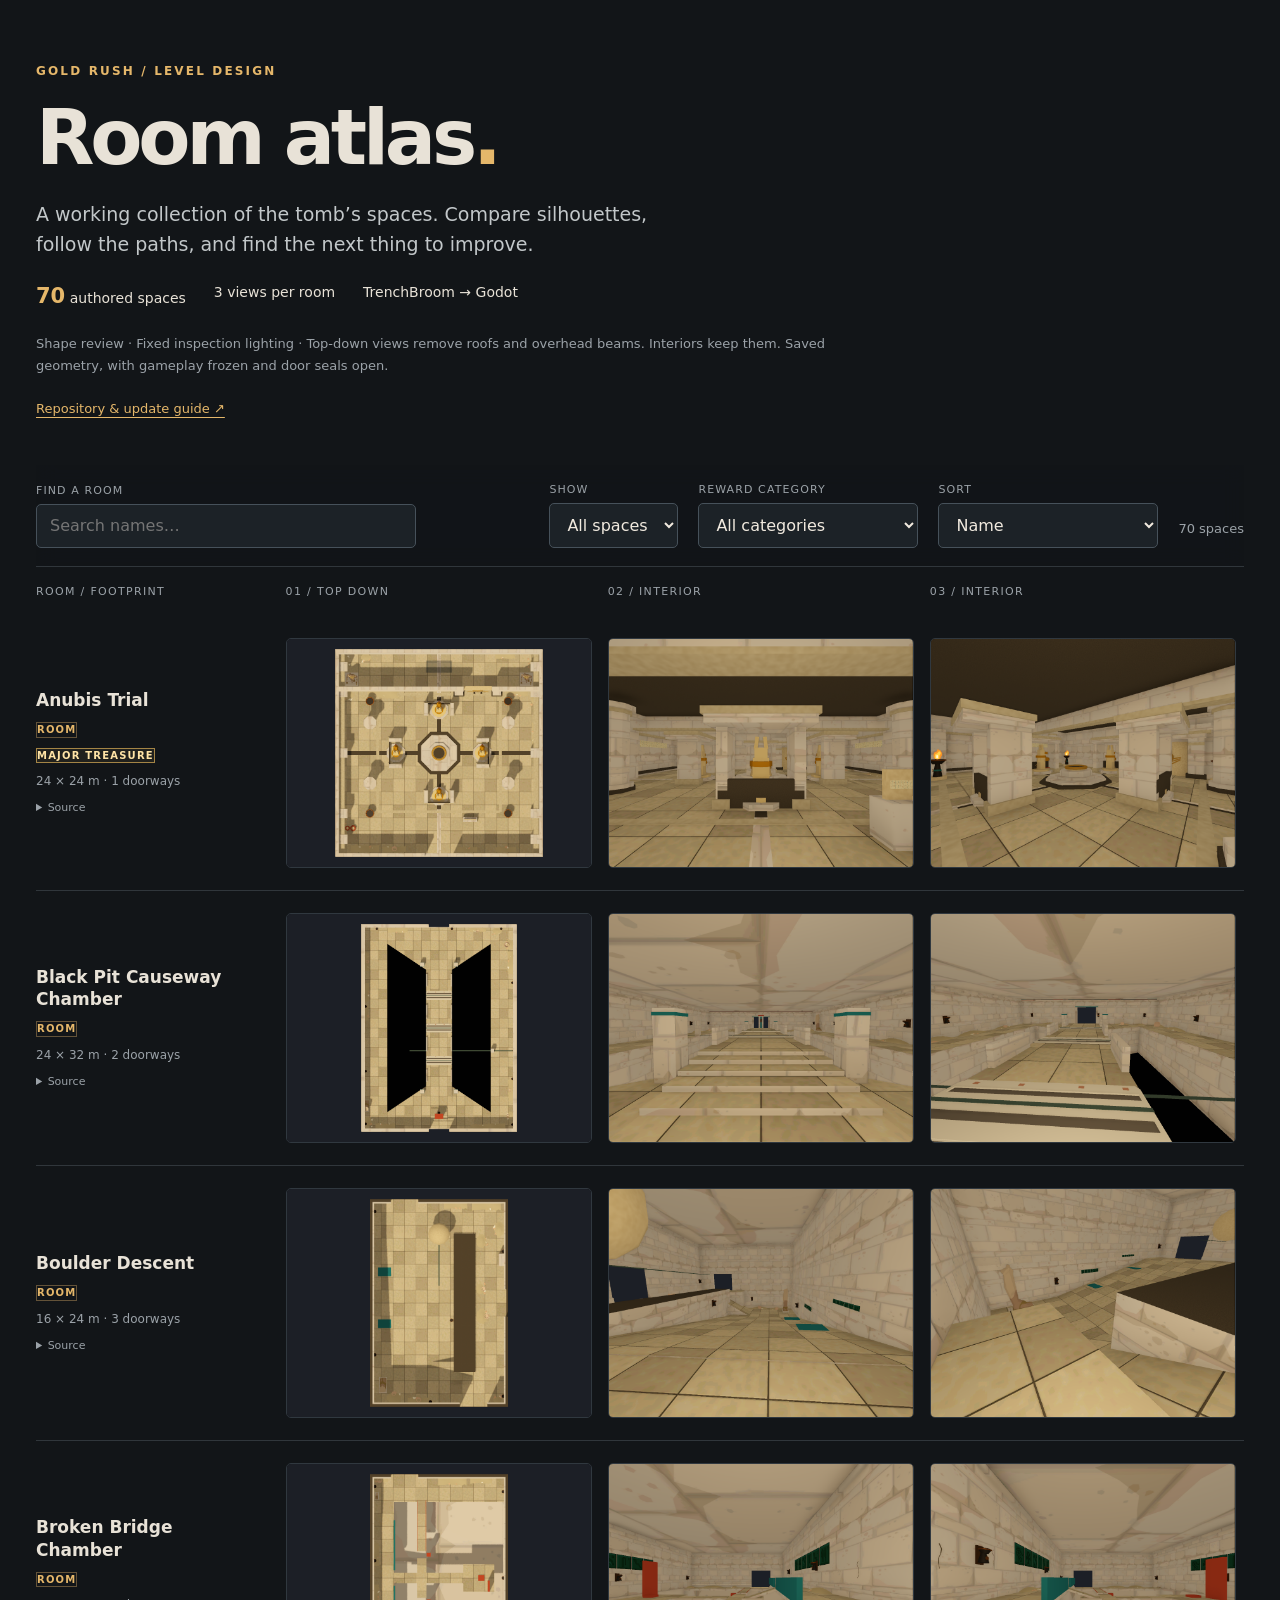
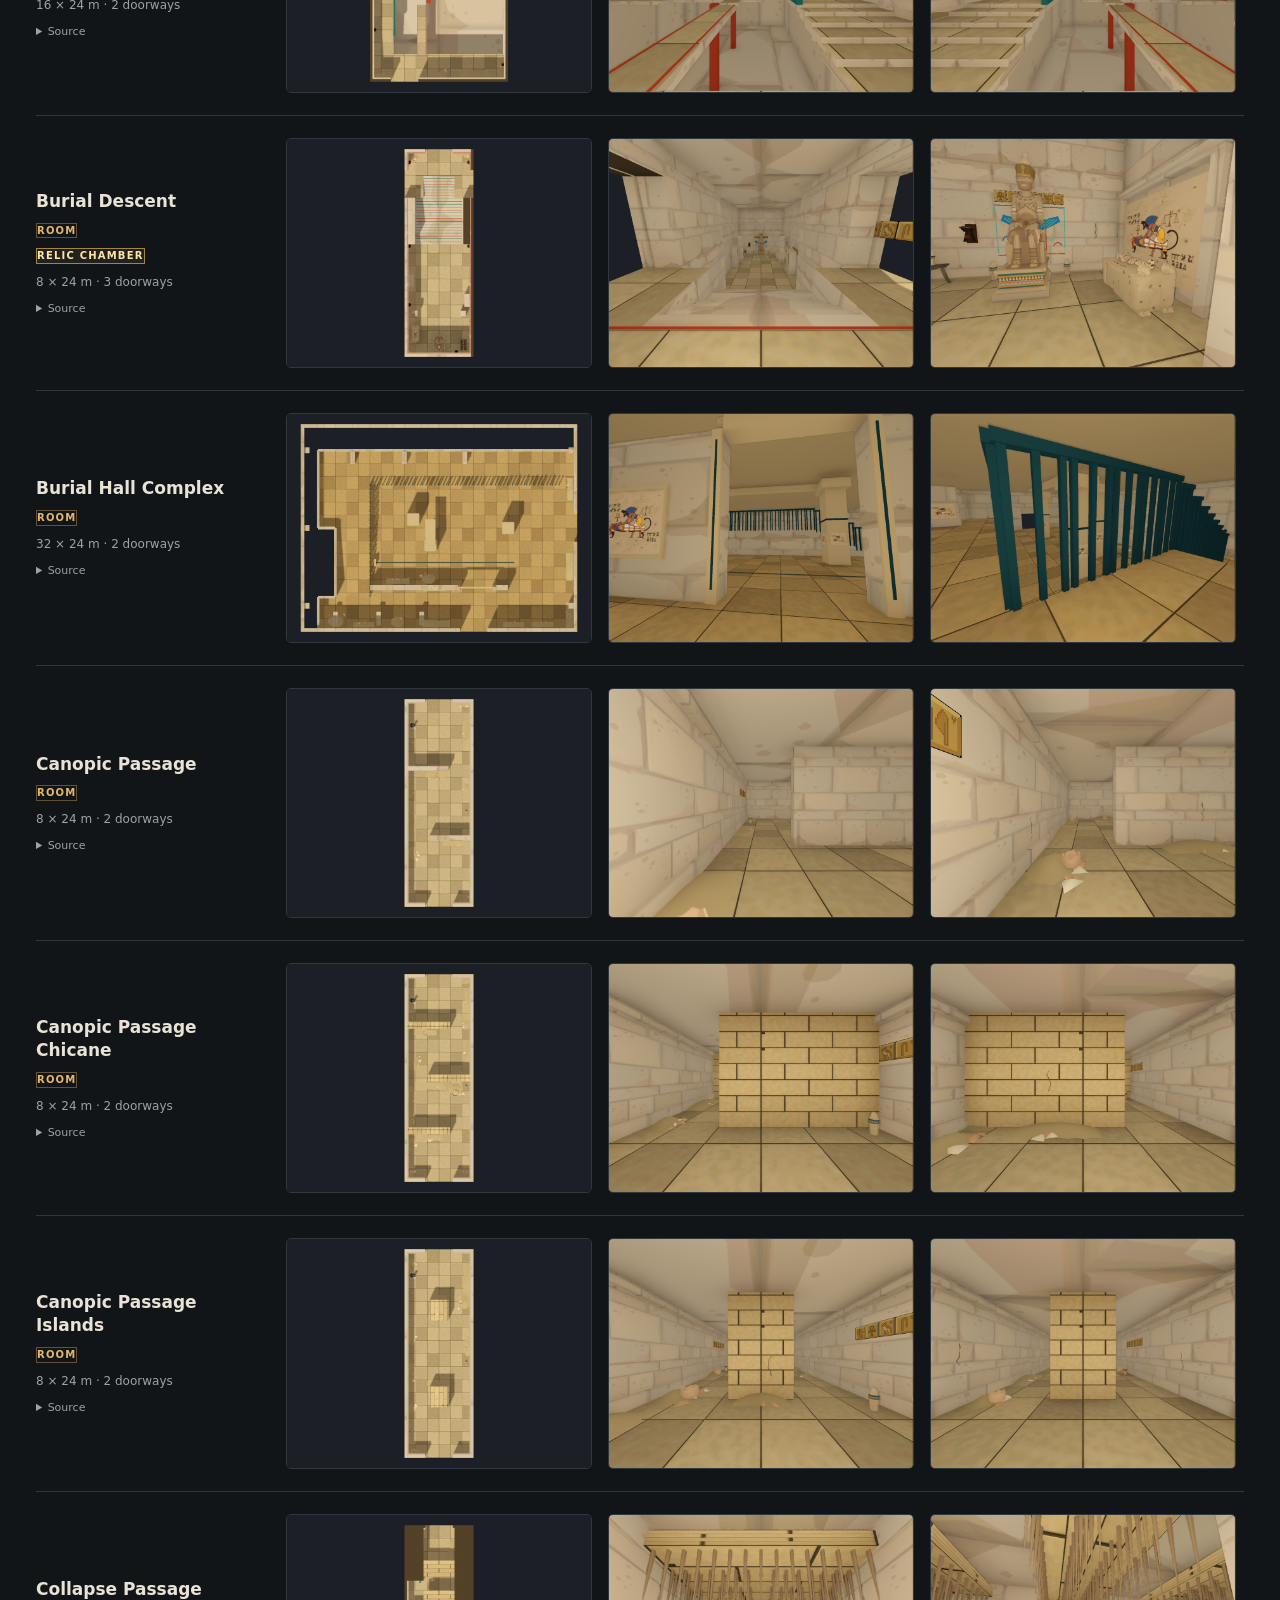
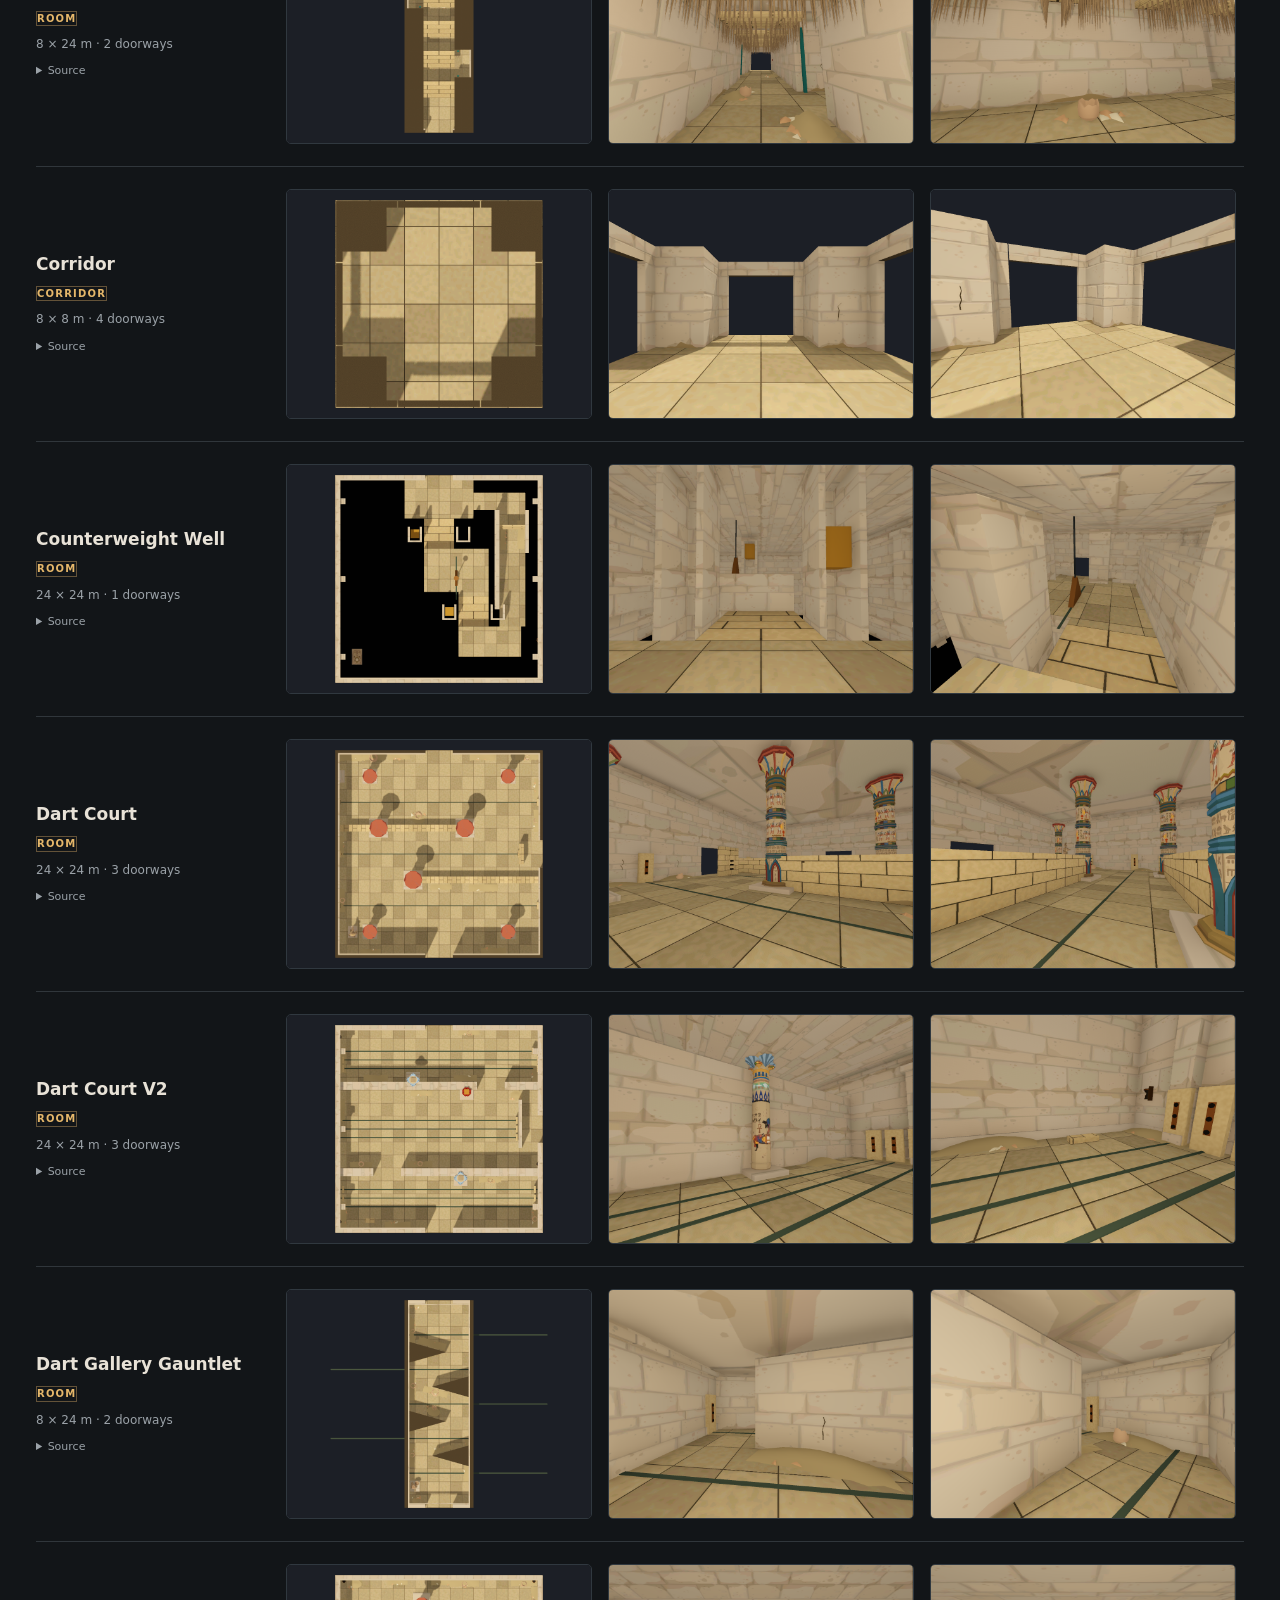
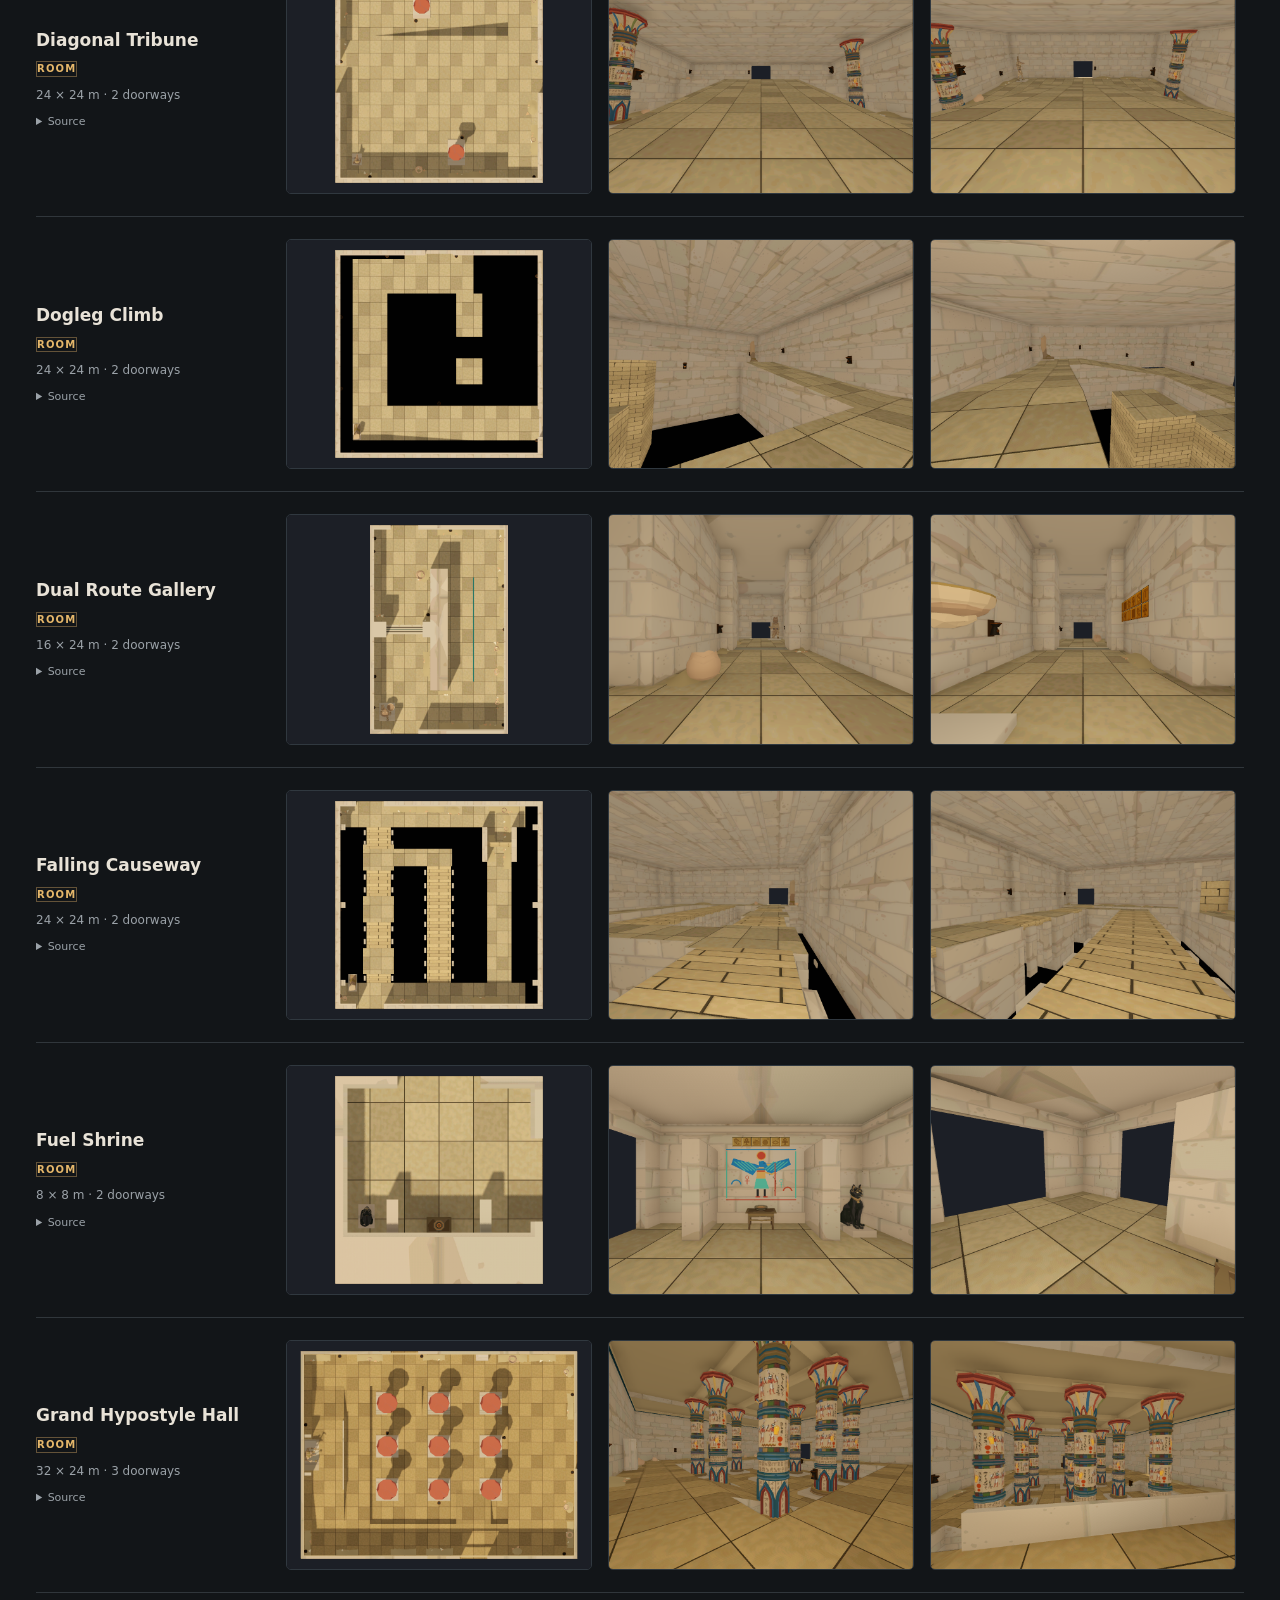
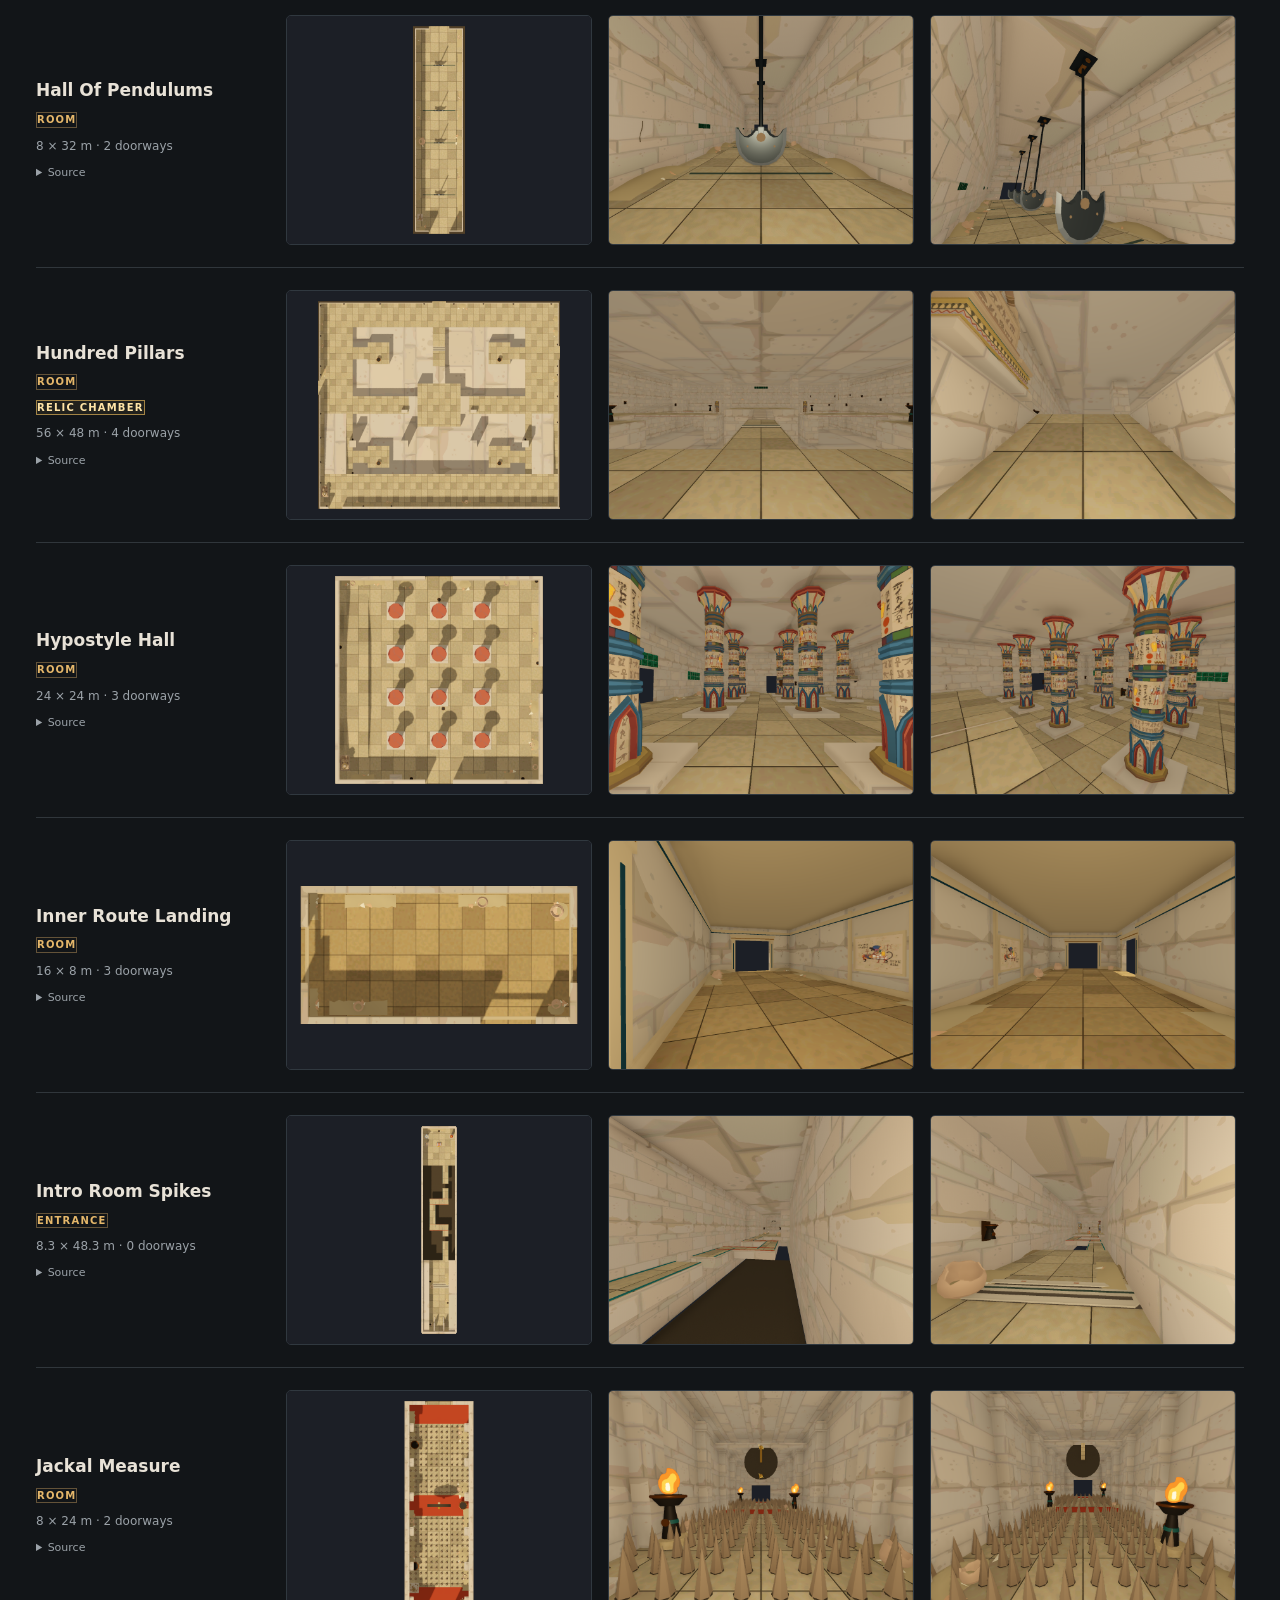
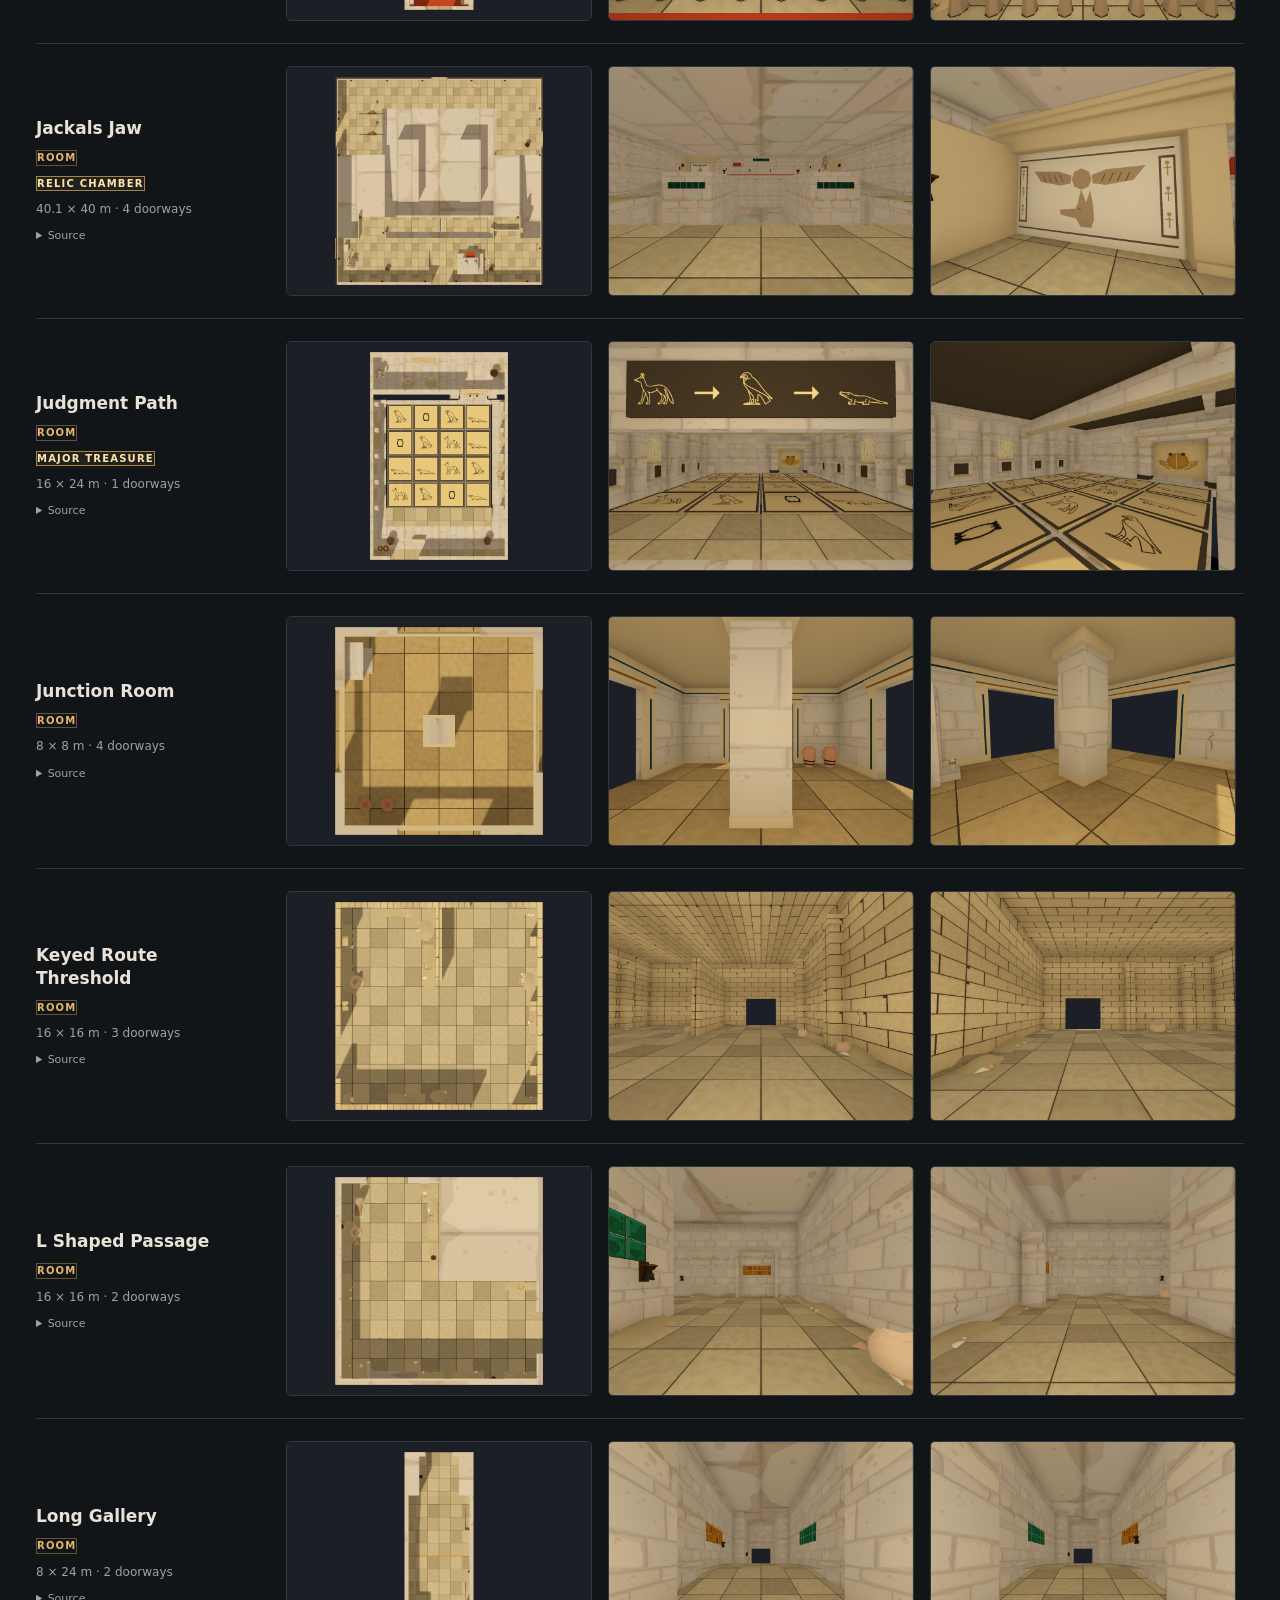
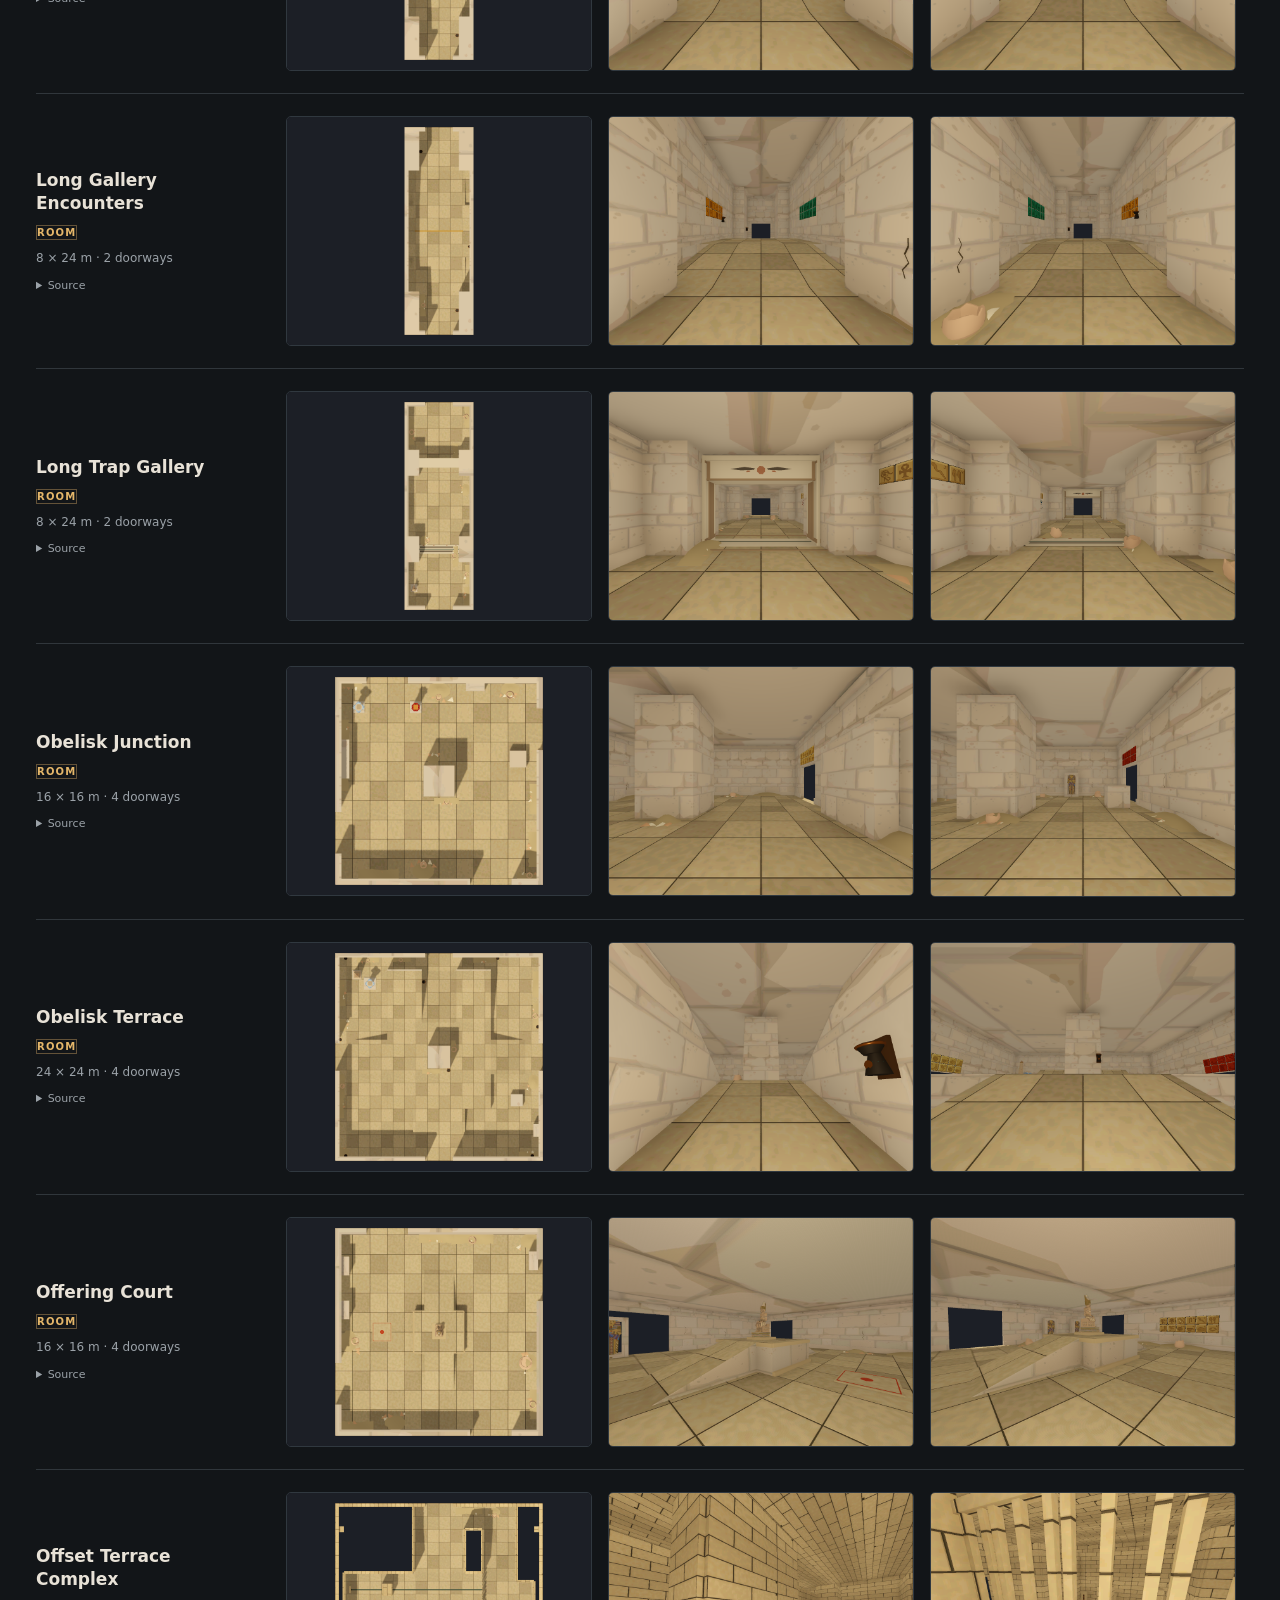
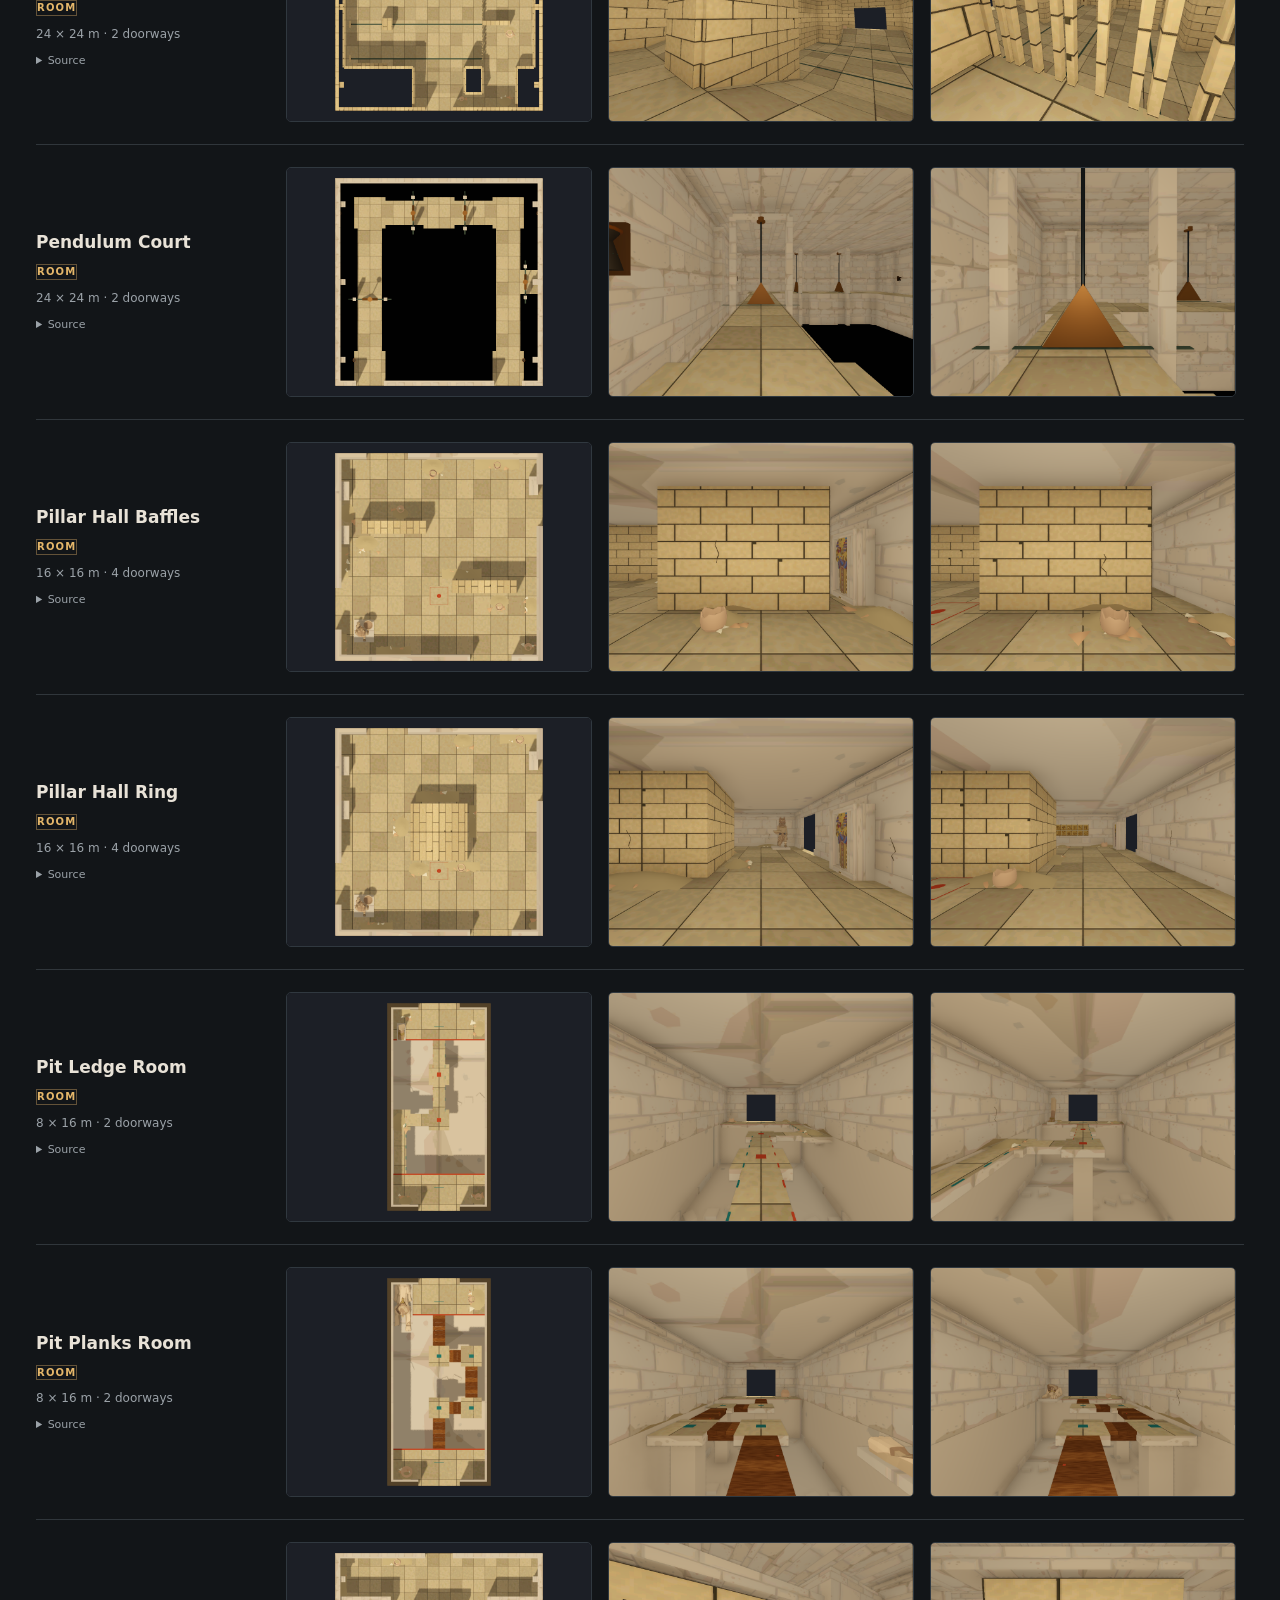
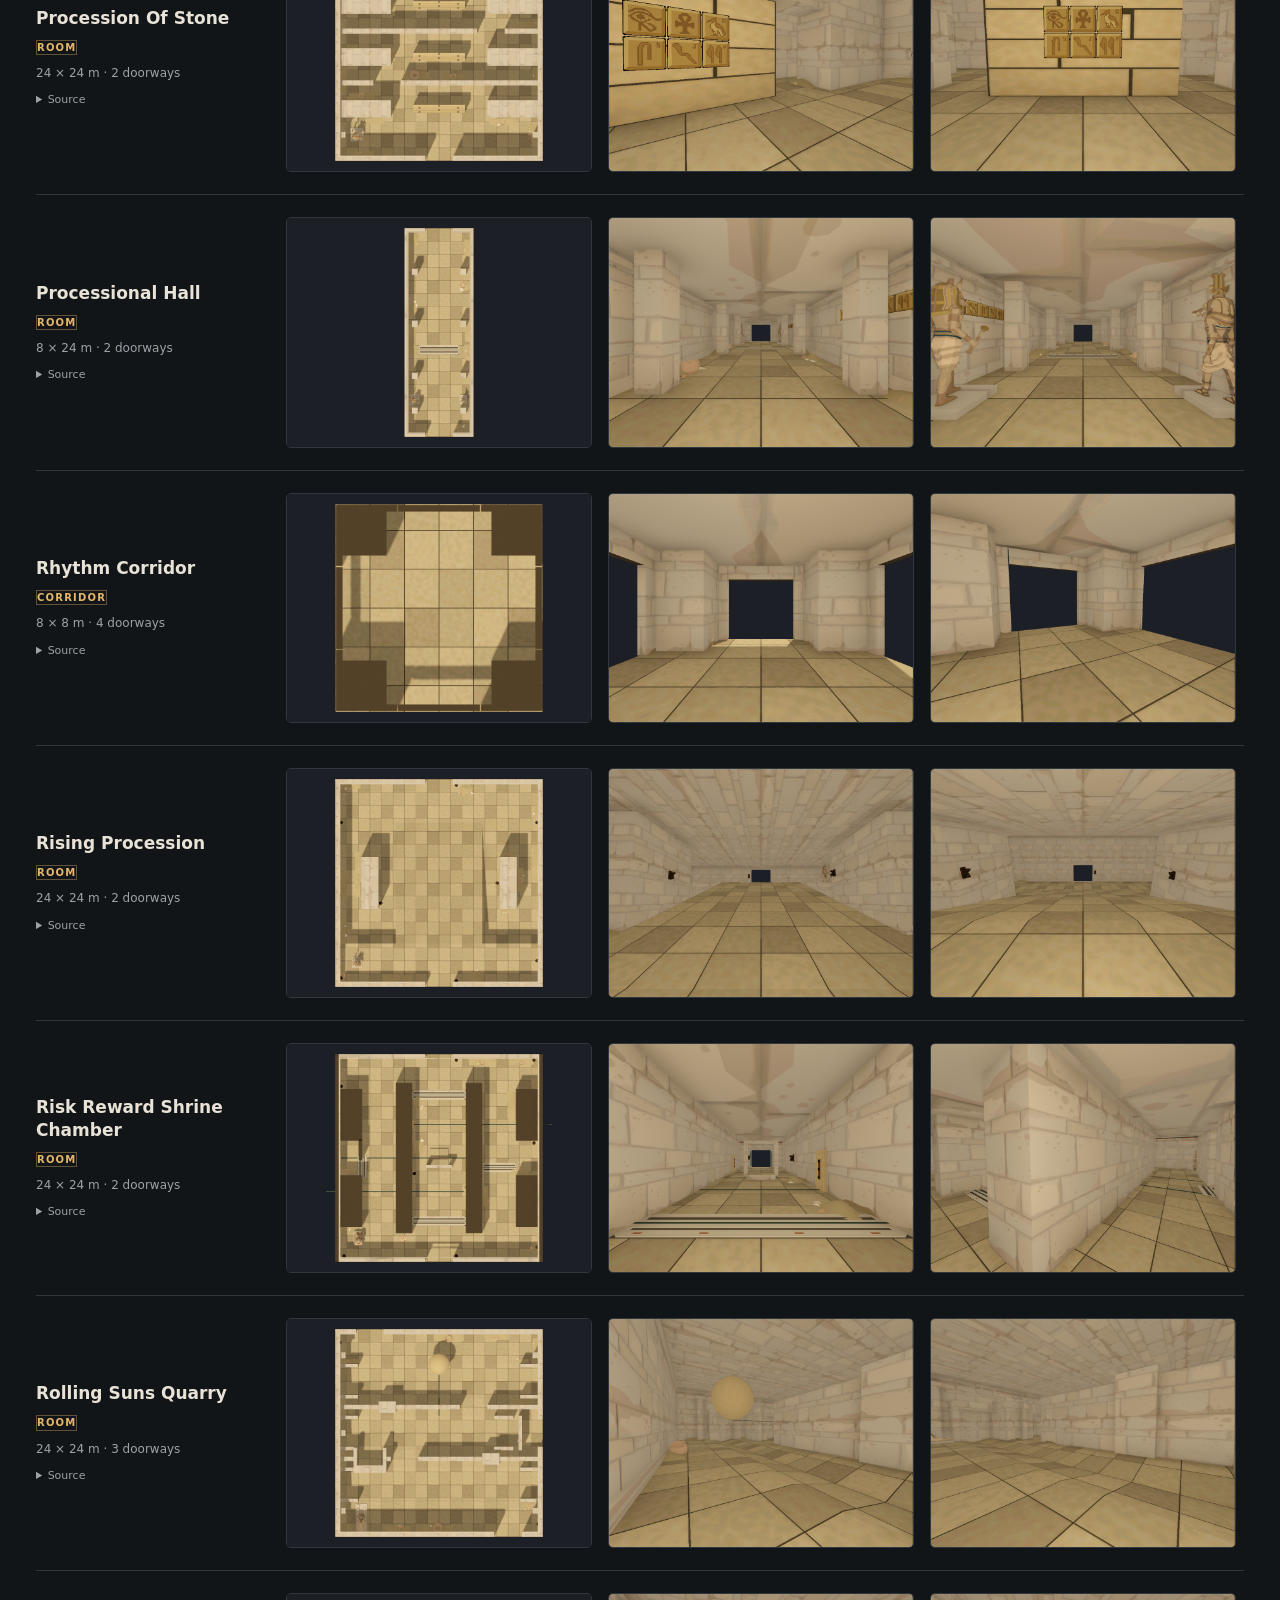
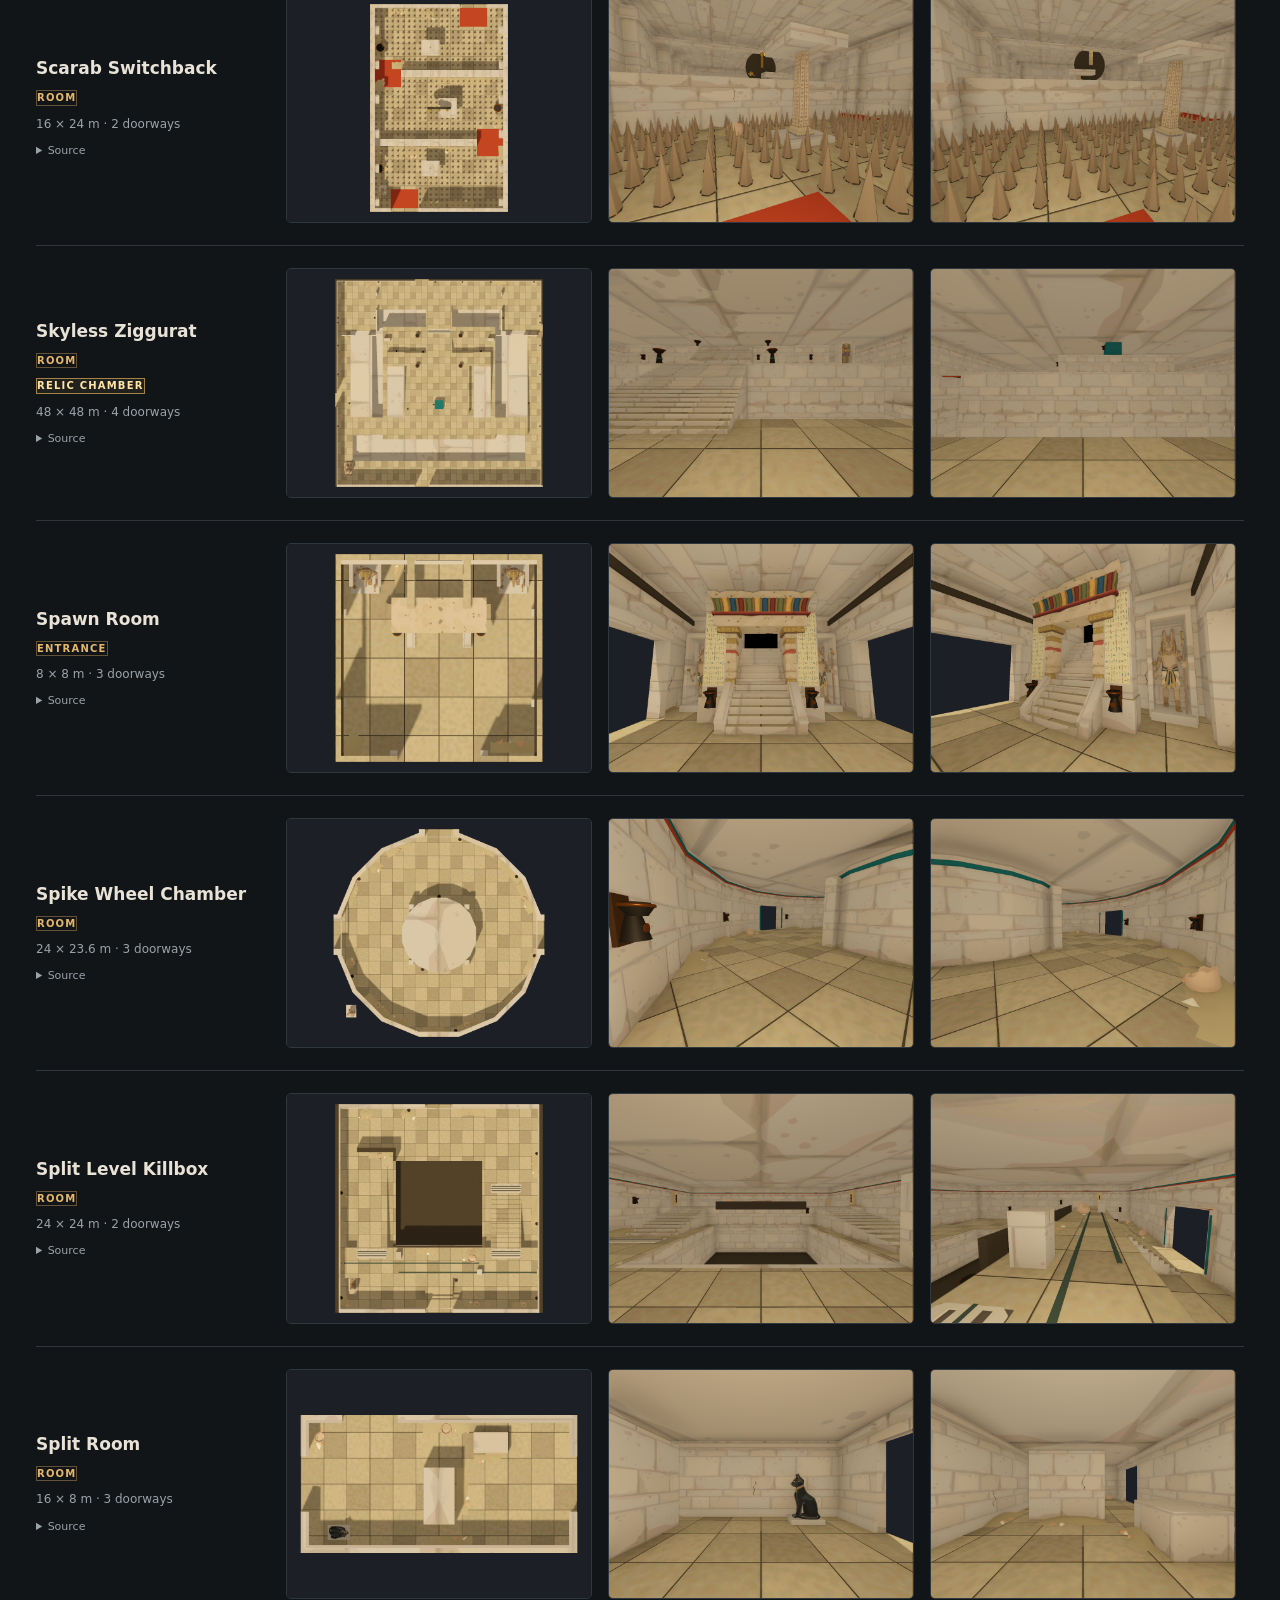
==== commit 33e6c67c: "Redesign Pillar Hall as the Offering Court" ====
--- a/site/index.html
+++ b/site/index.html
@@ -68,9 +68,9 @@
 <tr id="long_trap_gallery" data-search="long trap gallery long_trap_gallery room standard" data-kind="Room" data-category="standard" data-name="Long Trap Gallery" data-area="192.0"><th scope="row"><a class="permalink" href="#long_trap_gallery">Long Trap Gallery</a><span class="tag">Room</span><span class="dimensions">8 × 24 m · 2 doorways</span><details><summary>Source</summary><code>levels/trenchbroom/maps/migrated/long_trap_gallery.map</code></details></th><td data-label="Top down"><a class="shot" href="images/long_trap_gallery/top.webp" data-title="Long Trap Gallery · Top down"><img src="images/long_trap_gallery/top.webp" width="960" height="720" loading="lazy" alt="Long Trap Gallery — Top down"></a></td><td data-label="Interior 1"><a class="shot" href="images/long_trap_gallery/interior-1.webp" data-title="Long Trap Gallery · Interior 1"><img src="images/long_trap_gallery/interior-1.webp" width="960" height="720" loading="lazy" alt="Long Trap Gallery — Interior 1"></a></td><td data-label="Interior 2"><a class="shot" href="images/long_trap_gallery/interior-2.webp" data-title="Long Trap Gallery · Interior 2"><img src="images/long_trap_gallery/interior-2.webp" width="960" height="720" loading="lazy" alt="Long Trap Gallery — Interior 2"></a></td></tr>
 <tr id="obelisk_junction" data-search="obelisk junction obelisk_junction room standard" data-kind="Room" data-category="standard" data-name="Obelisk Junction" data-area="256.0"><th scope="row"><a class="permalink" href="#obelisk_junction">Obelisk Junction</a><span class="tag">Room</span><span class="dimensions">16 × 16 m · 4 doorways</span><details><summary>Source</summary><code>levels/trenchbroom/maps/migrated/obelisk_junction.map</code></details></th><td data-label="Top down"><a class="shot" href="images/obelisk_junction/top.webp" data-title="Obelisk Junction · Top down"><img src="images/obelisk_junction/top.webp" width="960" height="720" loading="lazy" alt="Obelisk Junction — Top down"></a></td><td data-label="Interior 1"><a class="shot" href="images/obelisk_junction/interior-1.webp" data-title="Obelisk Junction · Interior 1"><img src="images/obelisk_junction/interior-1.webp" width="960" height="720" loading="lazy" alt="Obelisk Junction — Interior 1"></a></td><td data-label="Interior 2"><a class="shot" href="images/obelisk_junction/interior-2.webp" data-title="Obelisk Junction · Interior 2"><img src="images/obelisk_junction/interior-2.webp" width="960" height="720" loading="lazy" alt="Obelisk Junction — Interior 2"></a></td></tr>
 <tr id="obelisk_terrace" data-search="obelisk terrace obelisk_terrace room standard" data-kind="Room" data-category="standard" data-name="Obelisk Terrace" data-area="576.0"><th scope="row"><a class="permalink" href="#obelisk_terrace">Obelisk Terrace</a><span class="tag">Room</span><span class="dimensions">24 × 24 m · 4 doorways</span><details><summary>Source</summary><code>levels/trenchbroom/maps/migrated/obelisk_terrace.map</code></details></th><td data-label="Top down"><a class="shot" href="images/obelisk_terrace/top.webp" data-title="Obelisk Terrace · Top down"><img src="images/obelisk_terrace/top.webp" width="960" height="720" loading="lazy" alt="Obelisk Terrace — Top down"></a></td><td data-label="Interior 1"><a class="shot" href="images/obelisk_terrace/interior-1.webp" data-title="Obelisk Terrace · Interior 1"><img src="images/obelisk_terrace/interior-1.webp" width="960" height="720" loading="lazy" alt="Obelisk Terrace — Interior 1"></a></td><td data-label="Interior 2"><a class="shot" href="images/obelisk_terrace/interior-2.webp" data-title="Obelisk Terrace · Interior 2"><img src="images/obelisk_terrace/interior-2.webp" width="960" height="720" loading="lazy" alt="Obelisk Terrace — Interior 2"></a></td></tr>
+<tr id="pillar_hall" data-search="offering court pillar_hall room standard" data-kind="Room" data-category="standard" data-name="Offering Court" data-area="256.0"><th scope="row"><a class="permalink" href="#pillar_hall">Offering Court</a><span class="tag">Room</span><span class="dimensions">16 × 16 m · 4 doorways</span><details><summary>Source</summary><code>levels/trenchbroom/maps/migrated/pillar_hall.map</code></details></th><td data-label="Top down"><a class="shot" href="images/pillar_hall/top.webp" data-title="Offering Court · Top down"><img src="images/pillar_hall/top.webp" width="960" height="720" loading="lazy" alt="Offering Court — Top down"></a></td><td data-label="Interior 1"><a class="shot" href="images/pillar_hall/interior-1.webp" data-title="Offering Court · Interior 1"><img src="images/pillar_hall/interior-1.webp" width="960" height="720" loading="lazy" alt="Offering Court — Interior 1"></a></td><td data-label="Interior 2"><a class="shot" href="images/pillar_hall/interior-2.webp" data-title="Offering Court · Interior 2"><img src="images/pillar_hall/interior-2.webp" width="960" height="720" loading="lazy" alt="Offering Court — Interior 2"></a></td></tr>
 <tr id="offset_terrace_complex" data-search="offset terrace complex offset_terrace_complex room standard" data-kind="Room" data-category="standard" data-name="Offset Terrace Complex" data-area="576.0"><th scope="row"><a class="permalink" href="#offset_terrace_complex">Offset Terrace Complex</a><span class="tag">Room</span><span class="dimensions">24 × 24 m · 2 doorways</span><details><summary>Source</summary><code>levels/trenchbroom/maps/offset_terrace_complex.map</code></details></th><td data-label="Top down"><a class="shot" href="images/offset_terrace_complex/top.webp" data-title="Offset Terrace Complex · Top down"><img src="images/offset_terrace_complex/top.webp" width="960" height="720" loading="lazy" alt="Offset Terrace Complex — Top down"></a></td><td data-label="Interior 1"><a class="shot" href="images/offset_terrace_complex/interior-1.webp" data-title="Offset Terrace Complex · Interior 1"><img src="images/offset_terrace_complex/interior-1.webp" width="960" height="720" loading="lazy" alt="Offset Terrace Complex — Interior 1"></a></td><td data-label="Interior 2"><a class="shot" href="images/offset_terrace_complex/interior-2.webp" data-title="Offset Terrace Complex · Interior 2"><img src="images/offset_terrace_complex/interior-2.webp" width="960" height="720" loading="lazy" alt="Offset Terrace Complex — Interior 2"></a></td></tr>
 <tr id="pendulum_court" data-search="pendulum court pendulum_court room standard" data-kind="Room" data-category="standard" data-name="Pendulum Court" data-area="576.0"><th scope="row"><a class="permalink" href="#pendulum_court">Pendulum Court</a><span class="tag">Room</span><span class="dimensions">24 × 24 m · 2 doorways</span><details><summary>Source</summary><code>levels/trenchbroom/maps/pendulum_court.map</code></details></th><td data-label="Top down"><a class="shot" href="images/pendulum_court/top.webp" data-title="Pendulum Court · Top down"><img src="images/pendulum_court/top.webp" width="960" height="720" loading="lazy" alt="Pendulum Court — Top down"></a></td><td data-label="Interior 1"><a class="shot" href="images/pendulum_court/interior-1.webp" data-title="Pendulum Court · Interior 1"><img src="images/pendulum_court/interior-1.webp" width="960" height="720" loading="lazy" alt="Pendulum Court — Interior 1"></a></td><td data-label="Interior 2"><a class="shot" href="images/pendulum_court/interior-2.webp" data-title="Pendulum Court · Interior 2"><img src="images/pendulum_court/interior-2.webp" width="960" height="720" loading="lazy" alt="Pendulum Court — Interior 2"></a></td></tr>
-<tr id="pillar_hall" data-search="pillar hall pillar_hall room standard" data-kind="Room" data-category="standard" data-name="Pillar Hall" data-area="256.0"><th scope="row"><a class="permalink" href="#pillar_hall">Pillar Hall</a><span class="tag">Room</span><span class="dimensions">16 × 16 m · 4 doorways</span><details><summary>Source</summary><code>levels/trenchbroom/maps/migrated/pillar_hall.map</code></details></th><td data-label="Top down"><a class="shot" href="images/pillar_hall/top.webp" data-title="Pillar Hall · Top down"><img src="images/pillar_hall/top.webp" width="960" height="720" loading="lazy" alt="Pillar Hall — Top down"></a></td><td data-label="Interior 1"><a class="shot" href="images/pillar_hall/interior-1.webp" data-title="Pillar Hall · Interior 1"><img src="images/pillar_hall/interior-1.webp" width="960" height="720" loading="lazy" alt="Pillar Hall — Interior 1"></a></td><td data-label="Interior 2"><a class="shot" href="images/pillar_hall/interior-2.webp" data-title="Pillar Hall · Interior 2"><img src="images/pillar_hall/interior-2.webp" width="960" height="720" loading="lazy" alt="Pillar Hall — Interior 2"></a></td></tr>
 <tr id="pillar_hall_baffles" data-search="pillar hall baffles pillar_hall_baffles room standard" data-kind="Room" data-category="standard" data-name="Pillar Hall Baffles" data-area="256.0"><th scope="row"><a class="permalink" href="#pillar_hall_baffles">Pillar Hall Baffles</a><span class="tag">Room</span><span class="dimensions">16 × 16 m · 4 doorways</span><details><summary>Source</summary><code>levels/trenchbroom/maps/pillar_hall_baffles.map</code></details></th><td data-label="Top down"><a class="shot" href="images/pillar_hall_baffles/top.webp" data-title="Pillar Hall Baffles · Top down"><img src="images/pillar_hall_baffles/top.webp" width="960" height="720" loading="lazy" alt="Pillar Hall Baffles — Top down"></a></td><td data-label="Interior 1"><a class="shot" href="images/pillar_hall_baffles/interior-1.webp" data-title="Pillar Hall Baffles · Interior 1"><img src="images/pillar_hall_baffles/interior-1.webp" width="960" height="720" loading="lazy" alt="Pillar Hall Baffles — Interior 1"></a></td><td data-label="Interior 2"><a class="shot" href="images/pillar_hall_baffles/interior-2.webp" data-title="Pillar Hall Baffles · Interior 2"><img src="images/pillar_hall_baffles/interior-2.webp" width="960" height="720" loading="lazy" alt="Pillar Hall Baffles — Interior 2"></a></td></tr>
 <tr id="pillar_hall_ring" data-search="pillar hall ring pillar_hall_ring room standard" data-kind="Room" data-category="standard" data-name="Pillar Hall Ring" data-area="256.0"><th scope="row"><a class="permalink" href="#pillar_hall_ring">Pillar Hall Ring</a><span class="tag">Room</span><span class="dimensions">16 × 16 m · 4 doorways</span><details><summary>Source</summary><code>levels/trenchbroom/maps/pillar_hall_ring.map</code></details></th><td data-label="Top down"><a class="shot" href="images/pillar_hall_ring/top.webp" data-title="Pillar Hall Ring · Top down"><img src="images/pillar_hall_ring/top.webp" width="960" height="720" loading="lazy" alt="Pillar Hall Ring — Top down"></a></td><td data-label="Interior 1"><a class="shot" href="images/pillar_hall_ring/interior-1.webp" data-title="Pillar Hall Ring · Interior 1"><img src="images/pillar_hall_ring/interior-1.webp" width="960" height="720" loading="lazy" alt="Pillar Hall Ring — Interior 1"></a></td><td data-label="Interior 2"><a class="shot" href="images/pillar_hall_ring/interior-2.webp" data-title="Pillar Hall Ring · Interior 2"><img src="images/pillar_hall_ring/interior-2.webp" width="960" height="720" loading="lazy" alt="Pillar Hall Ring — Interior 2"></a></td></tr>
 <tr id="pit_ledge_room" data-search="pit ledge room pit_ledge_room room standard" data-kind="Room" data-category="standard" data-name="Pit Ledge Room" data-area="128.0"><th scope="row"><a class="permalink" href="#pit_ledge_room">Pit Ledge Room</a><span class="tag">Room</span><span class="dimensions">8 × 16 m · 2 doorways</span><details><summary>Source</summary><code>levels/trenchbroom/maps/migrated/pit_ledge_room.map</code></details></th><td data-label="Top down"><a class="shot" href="images/pit_ledge_room/top.webp" data-title="Pit Ledge Room · Top down"><img src="images/pit_ledge_room/top.webp" width="960" height="720" loading="lazy" alt="Pit Ledge Room — Top down"></a></td><td data-label="Interior 1"><a class="shot" href="images/pit_ledge_room/interior-1.webp" data-title="Pit Ledge Room · Interior 1"><img src="images/pit_ledge_room/interior-1.webp" width="960" height="720" loading="lazy" alt="Pit Ledge Room — Interior 1"></a></td><td data-label="Interior 2"><a class="shot" href="images/pit_ledge_room/interior-2.webp" data-title="Pit Ledge Room · Interior 2"><img src="images/pit_ledge_room/interior-2.webp" width="960" height="720" loading="lazy" alt="Pit Ledge Room — Interior 2"></a></td></tr>
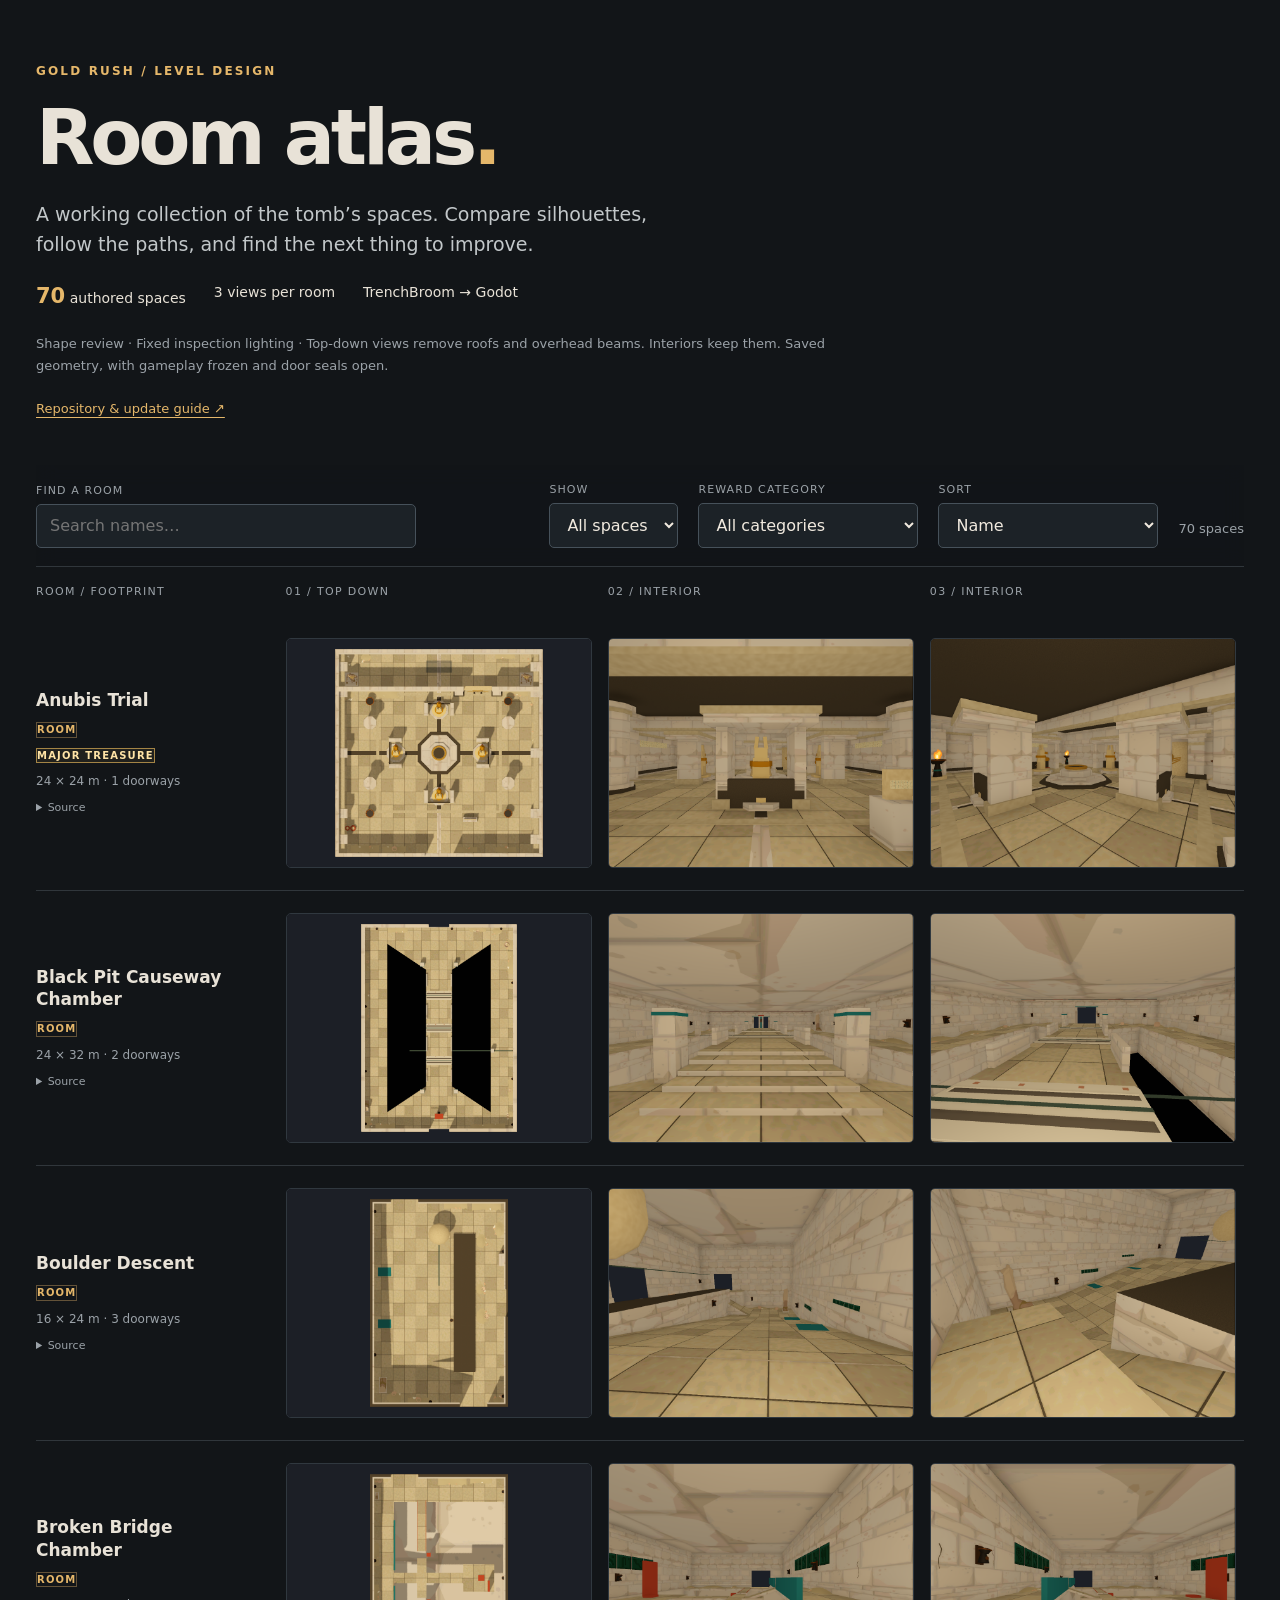
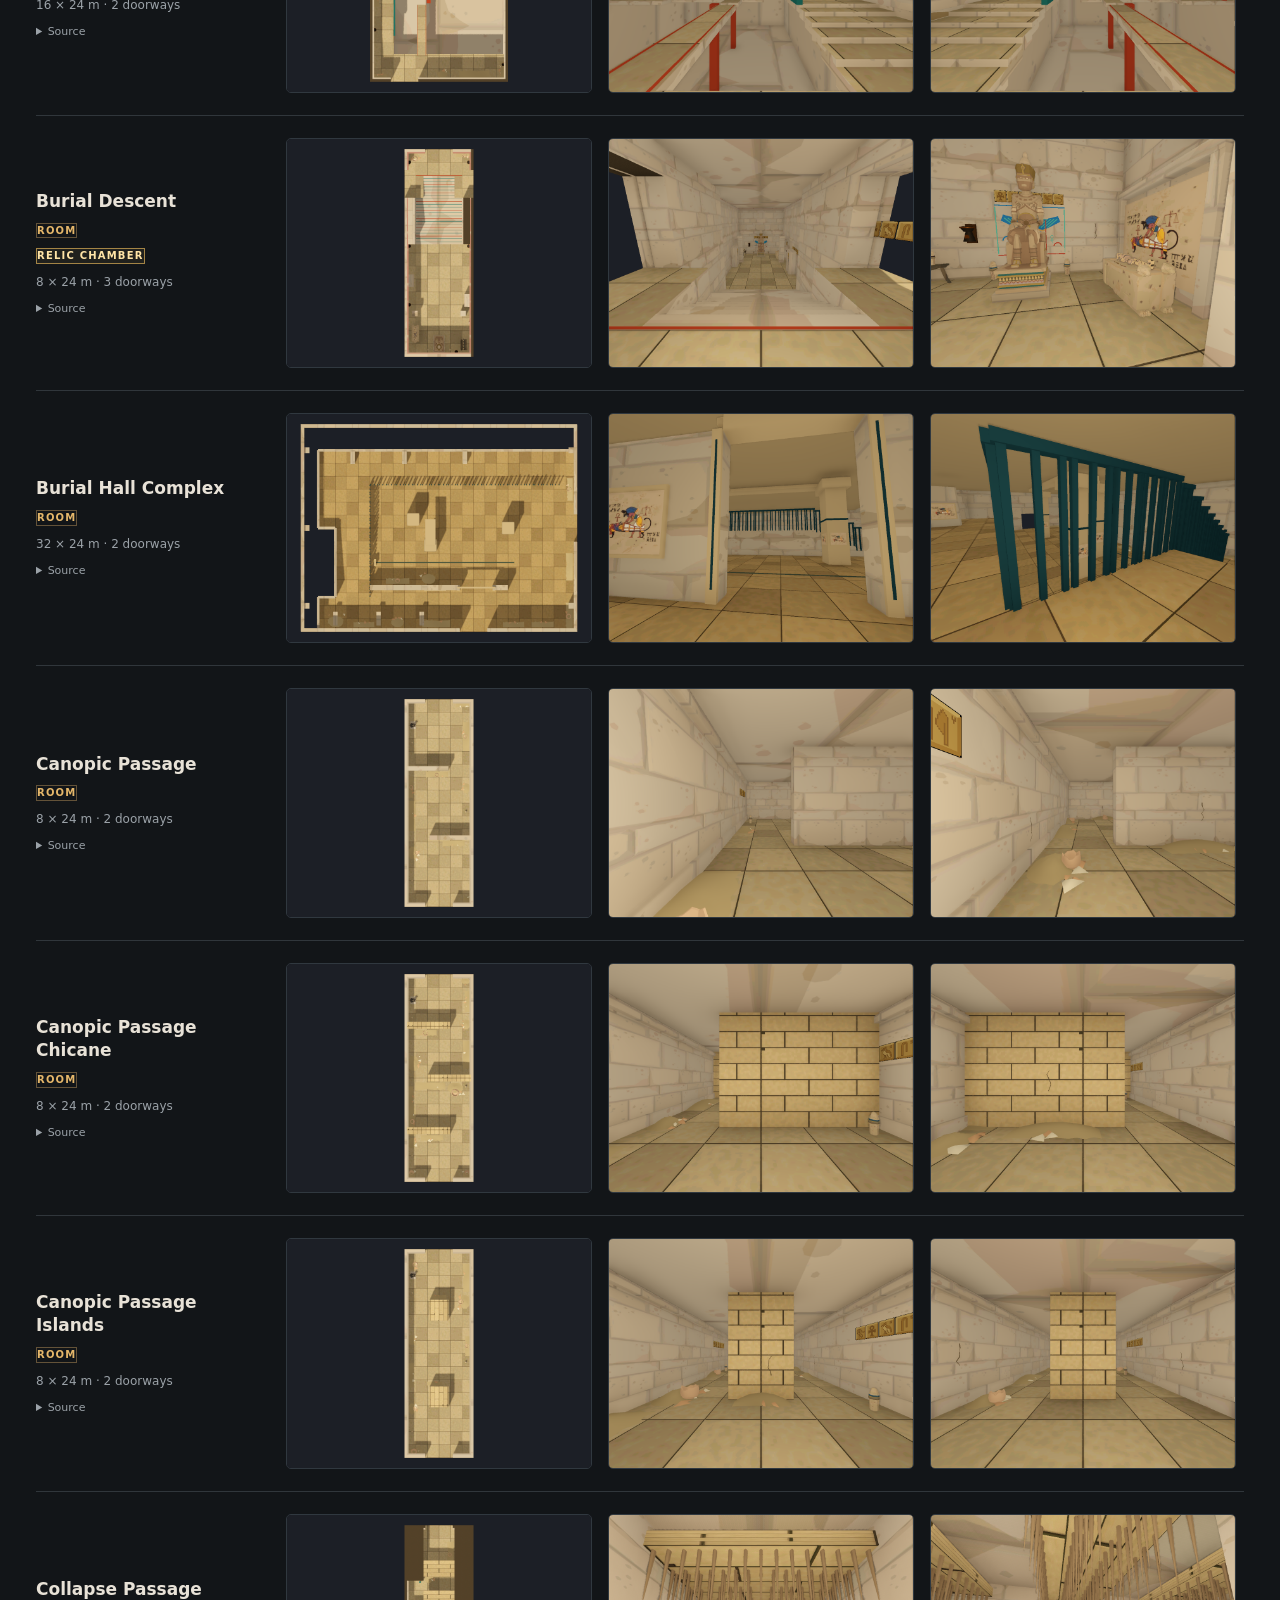
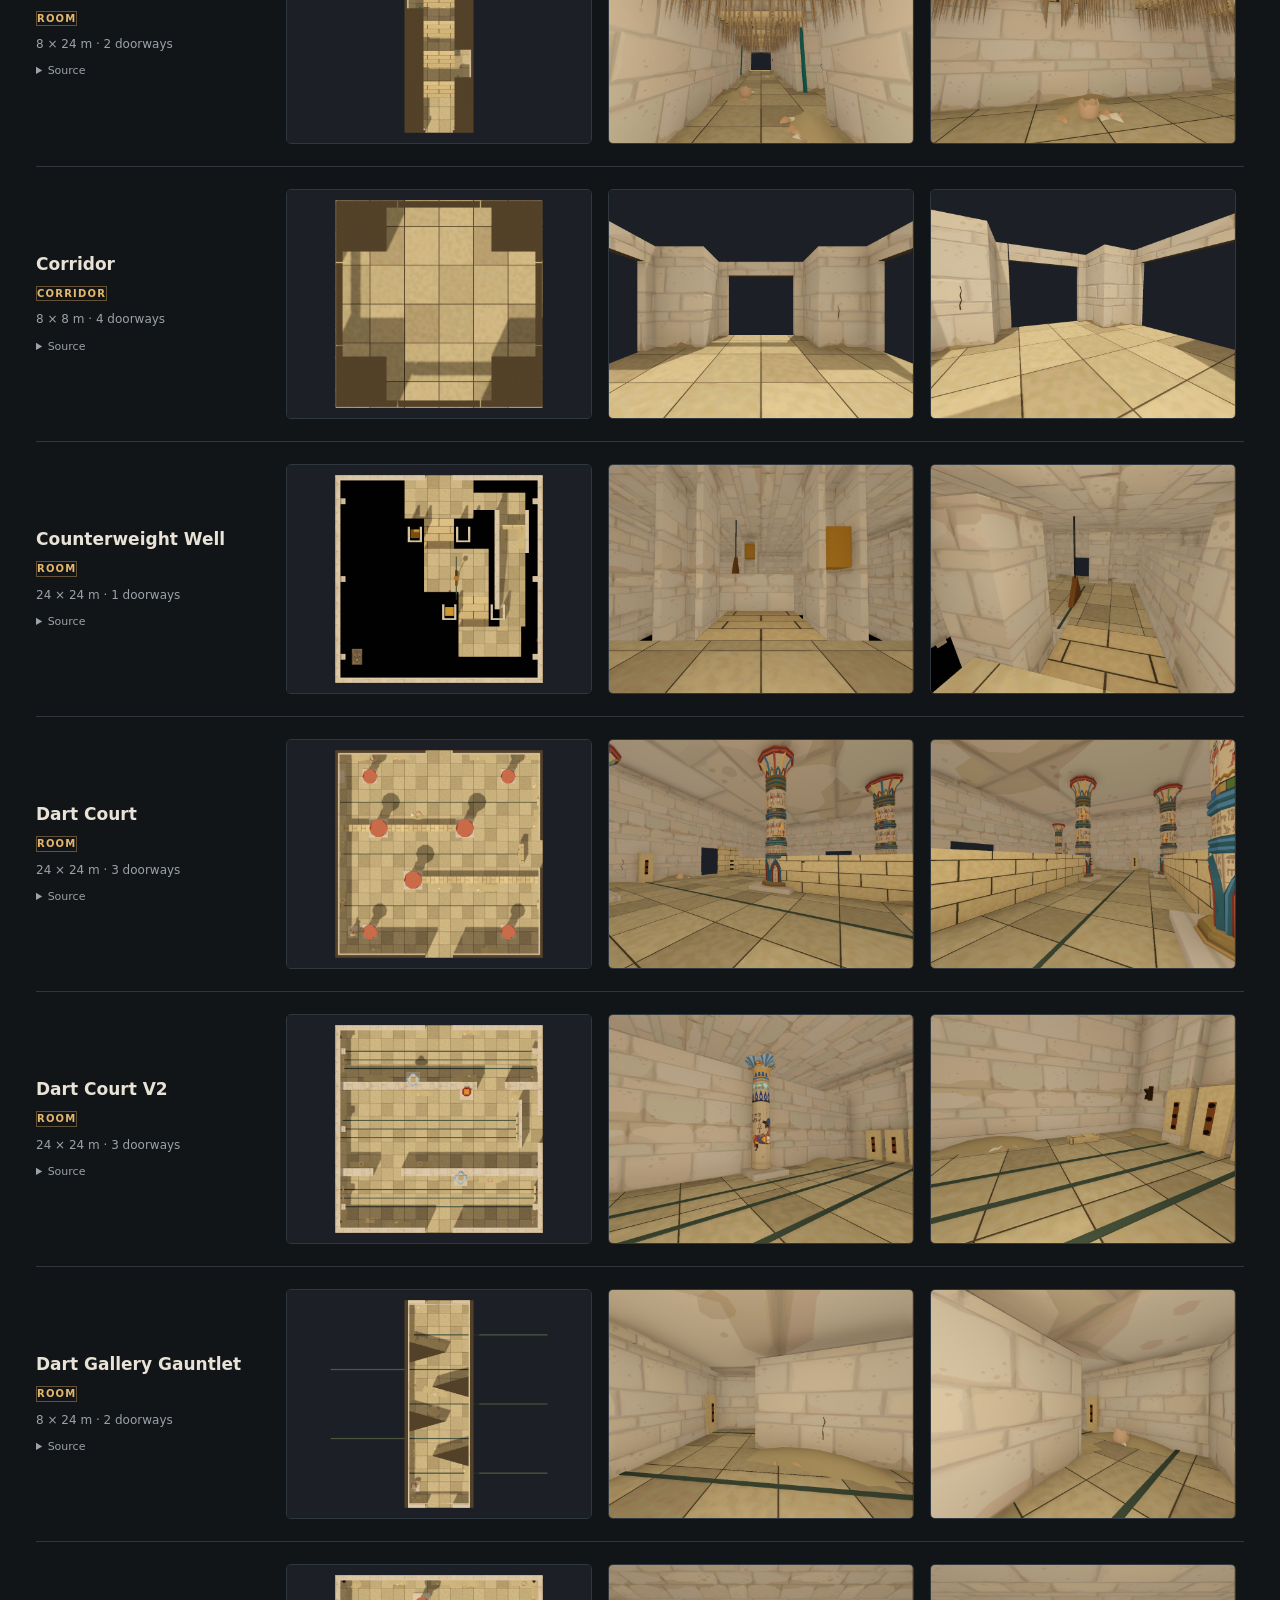
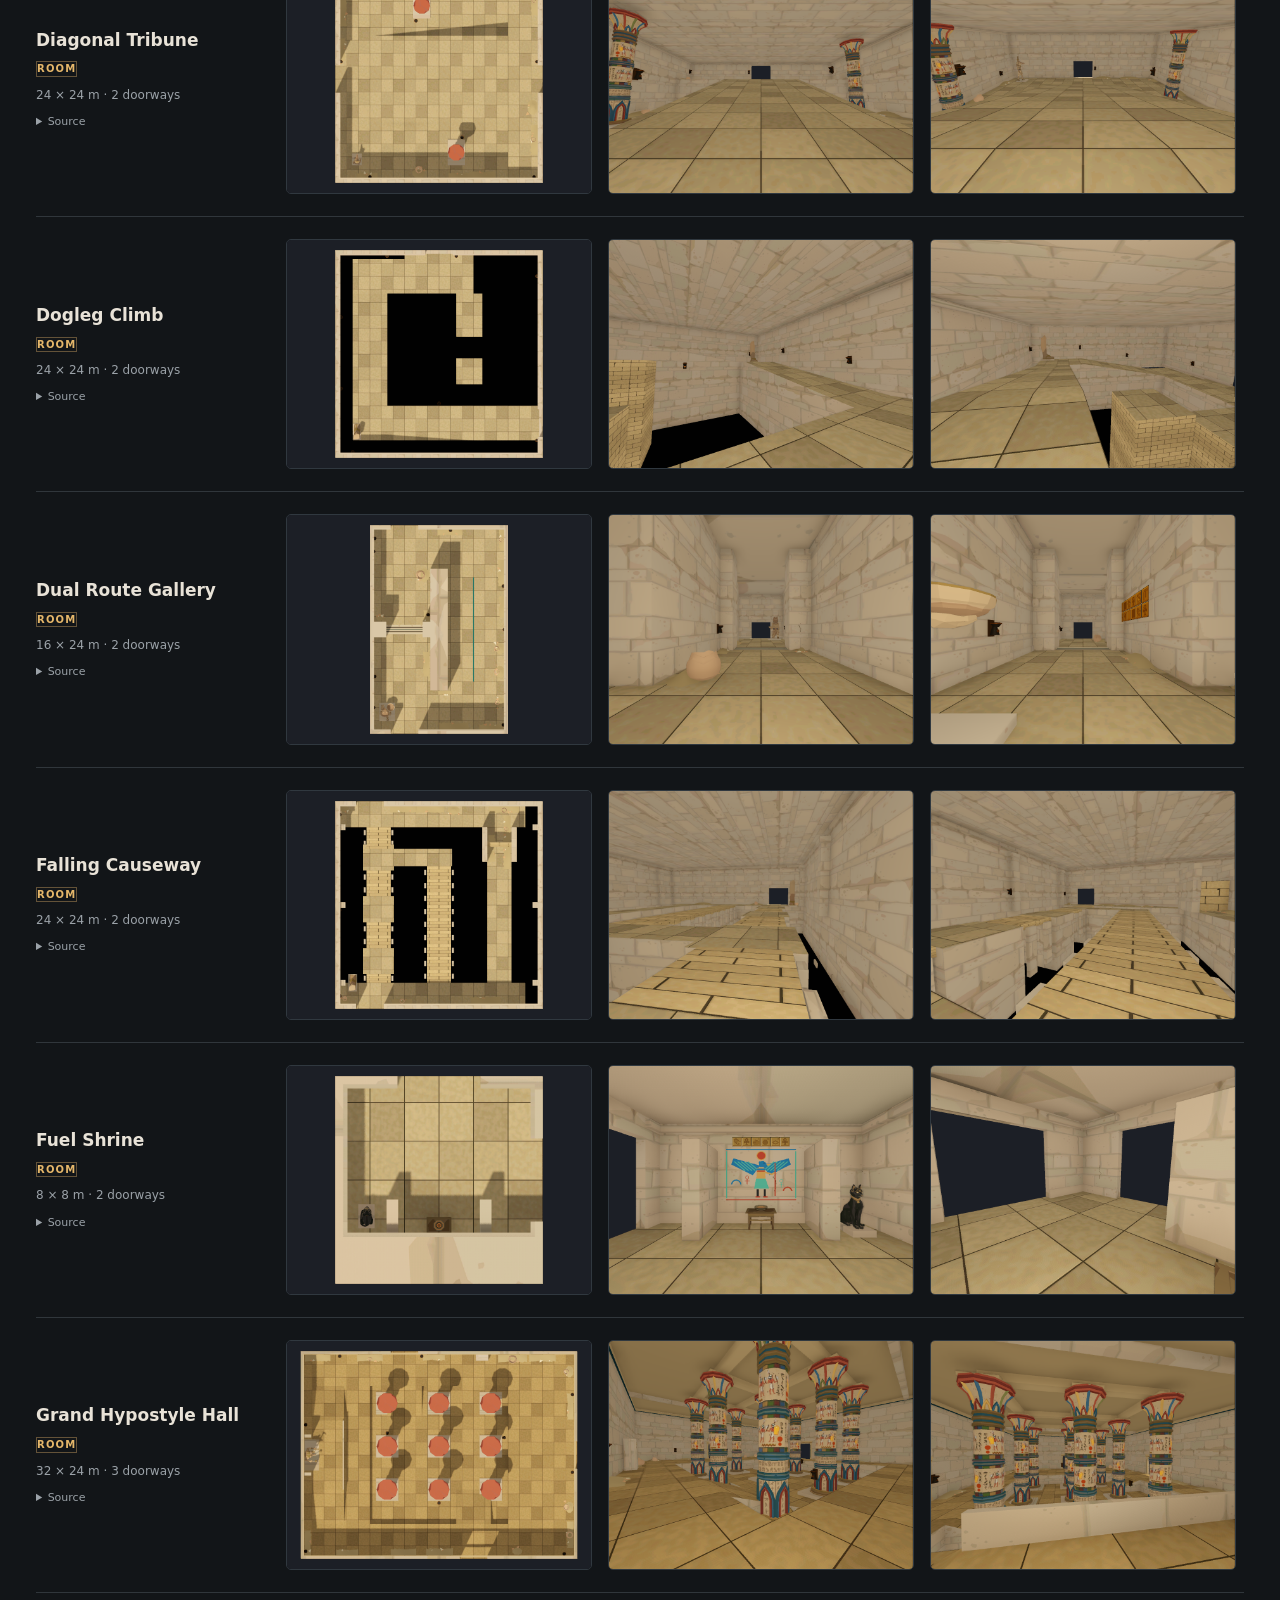
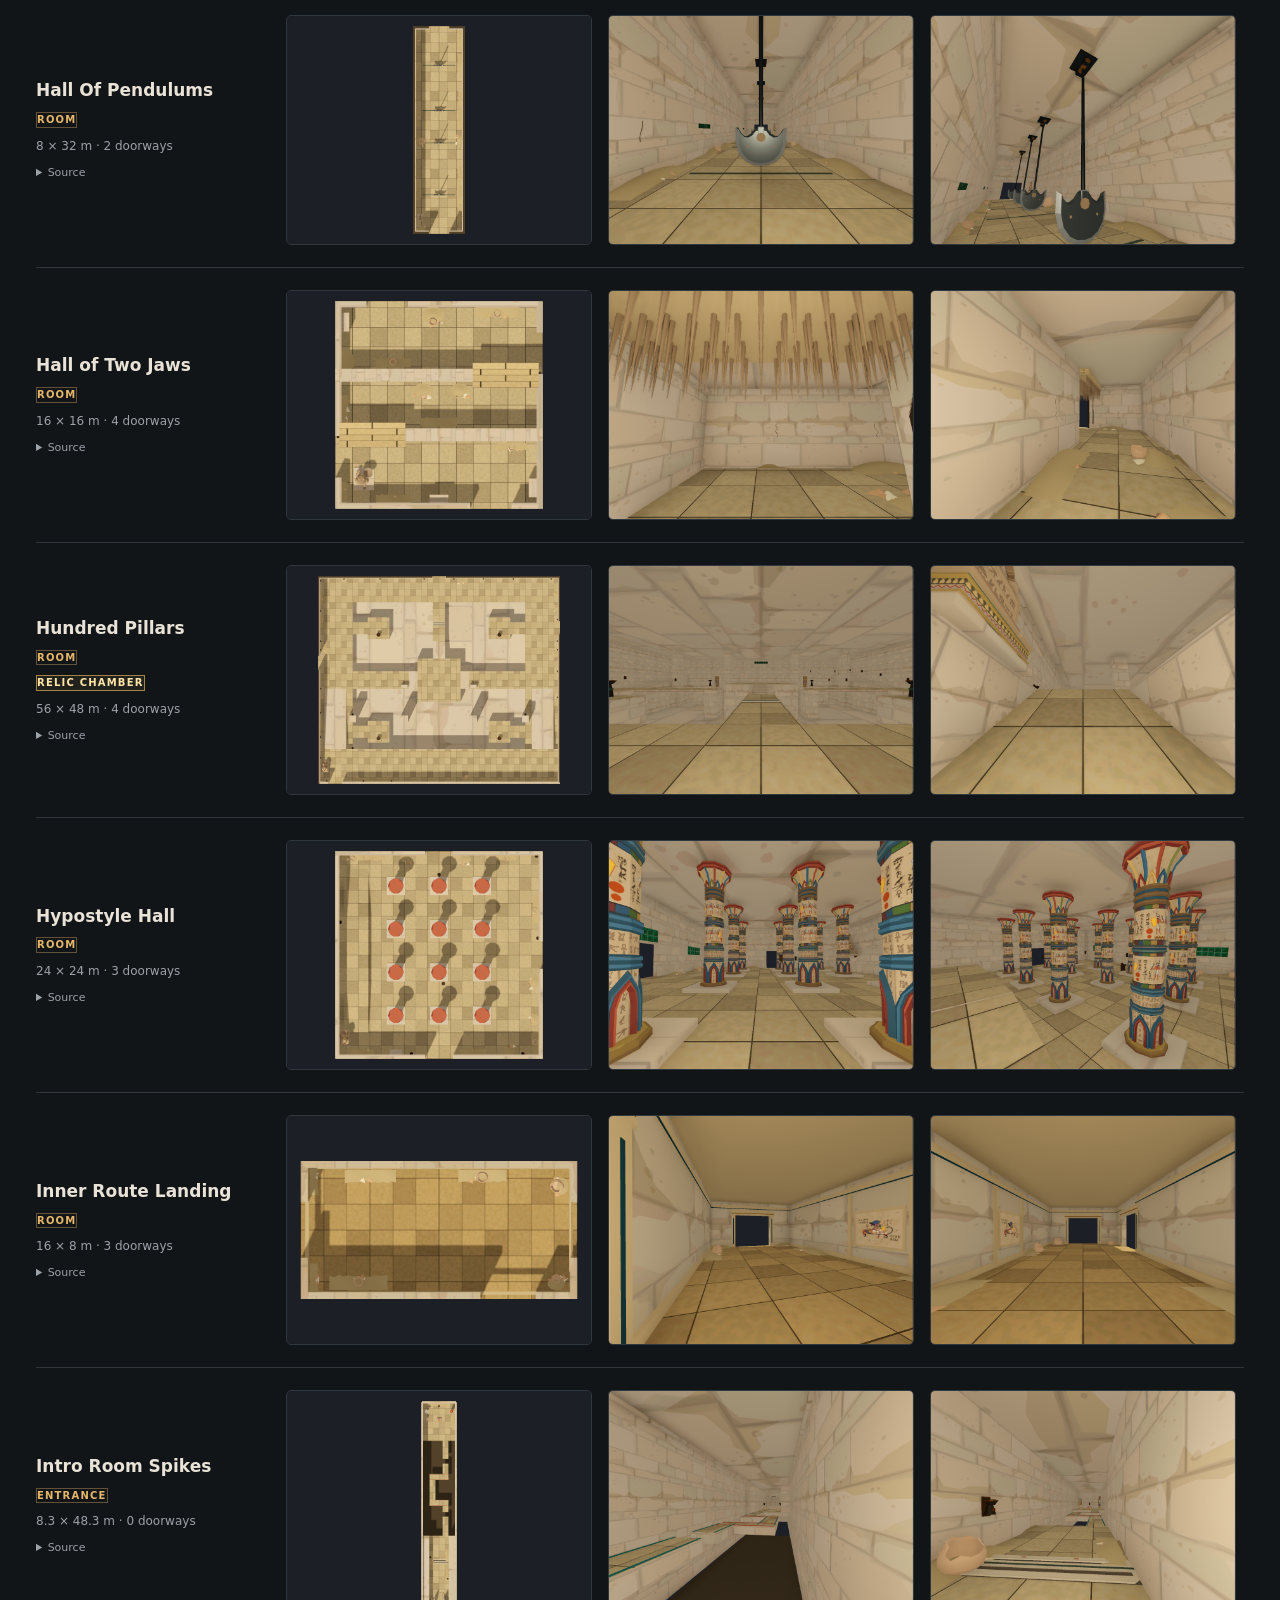
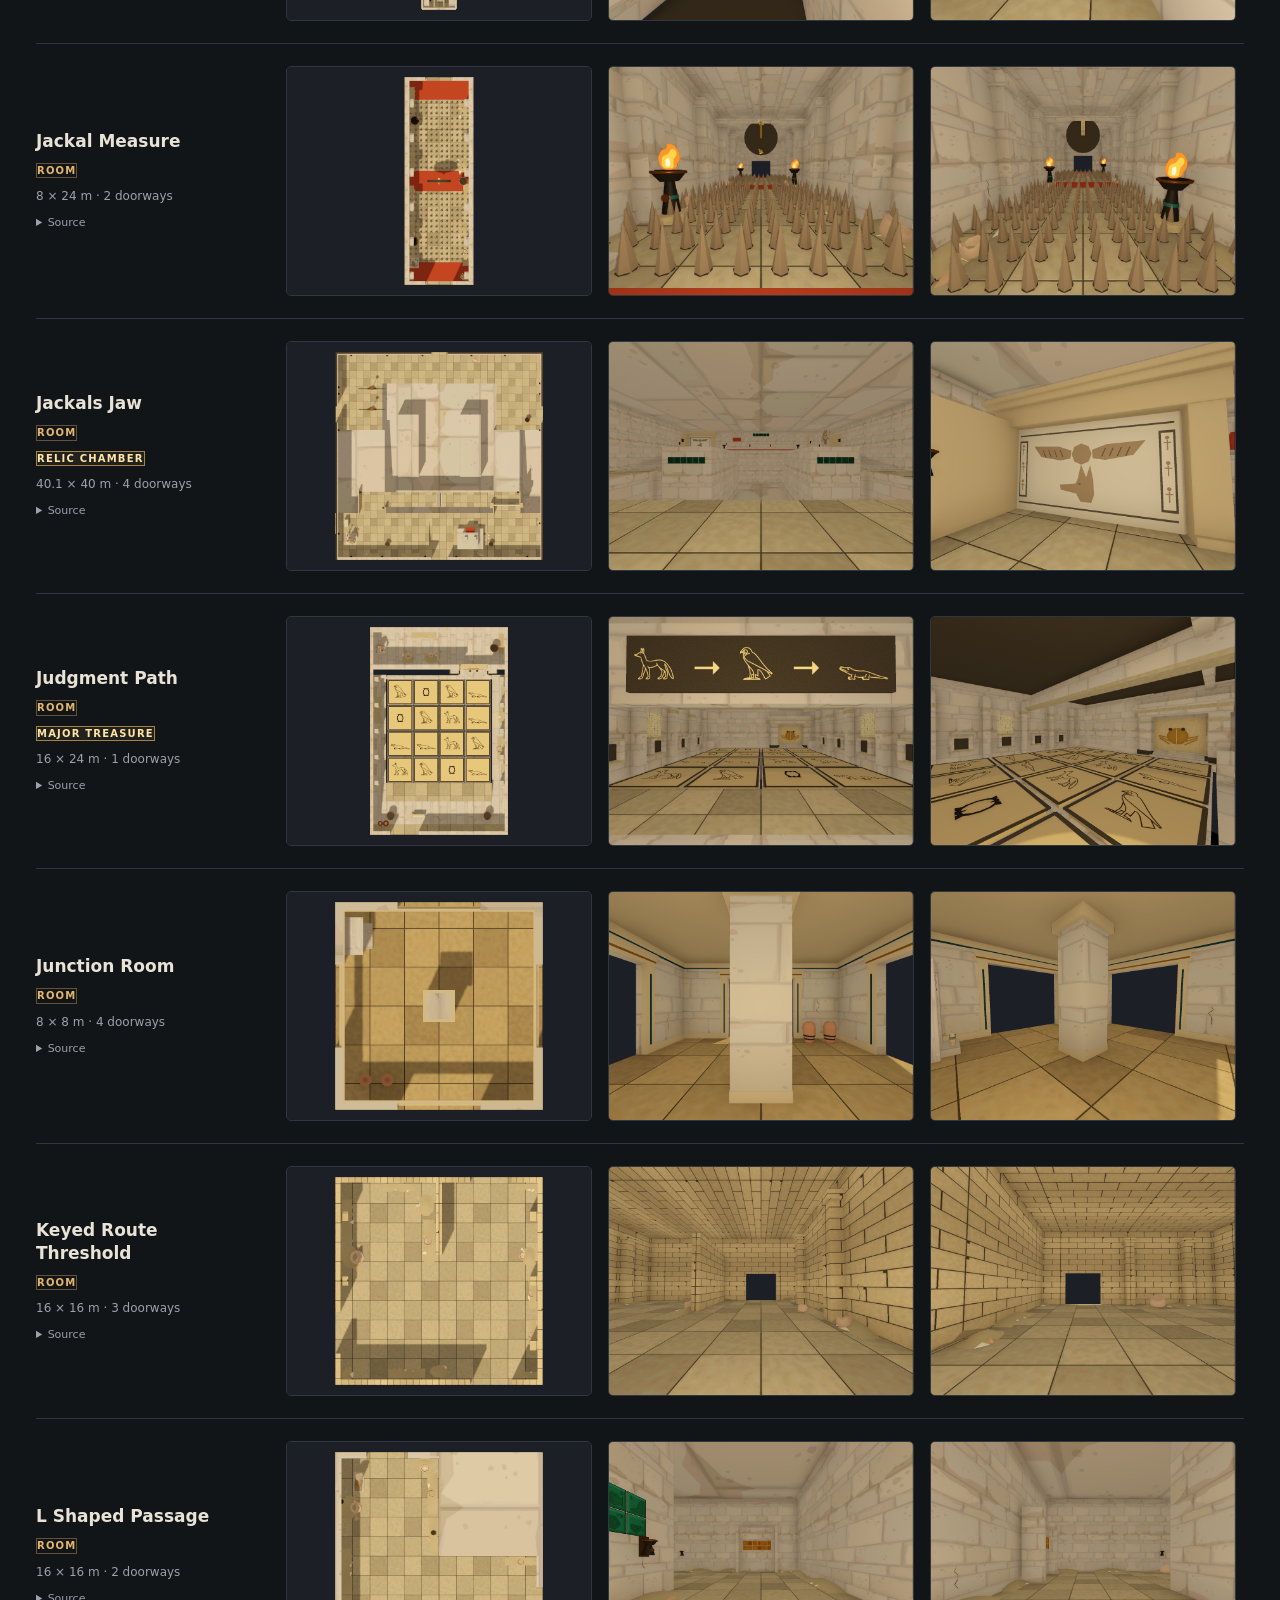
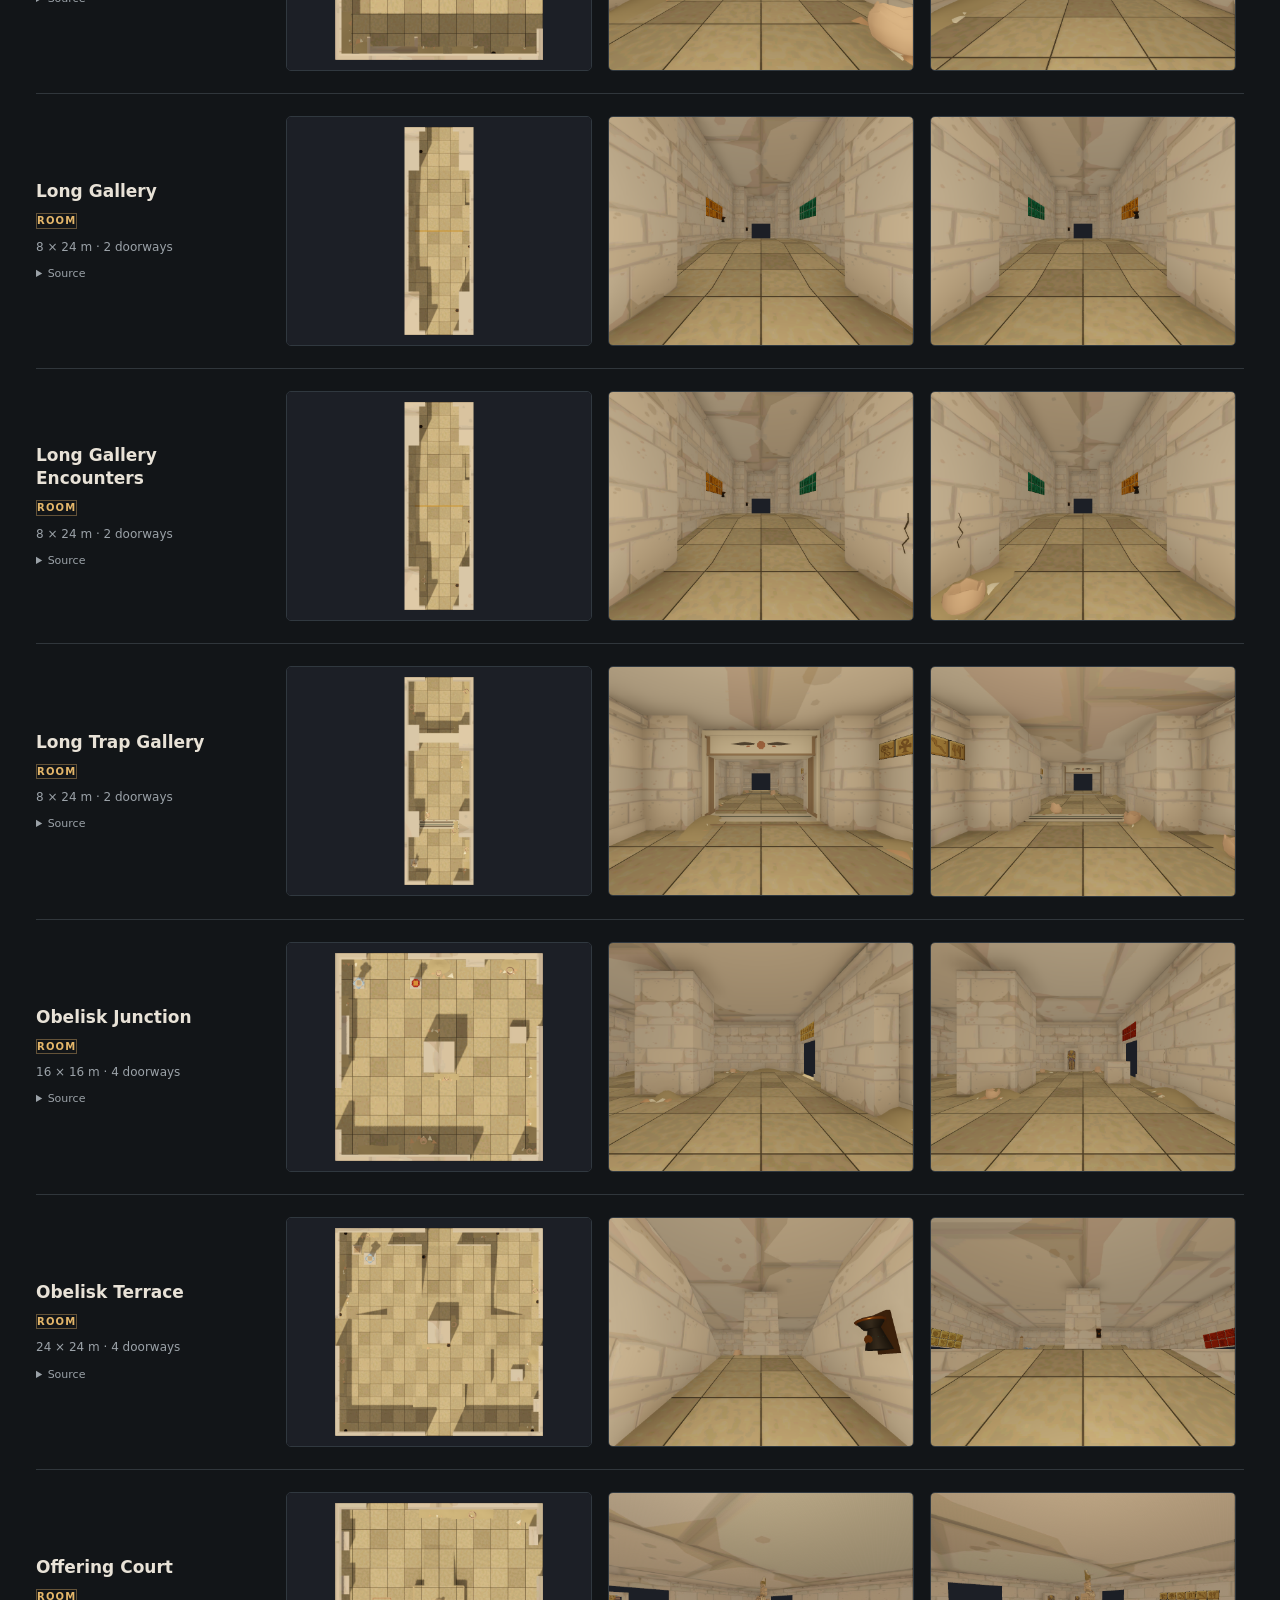
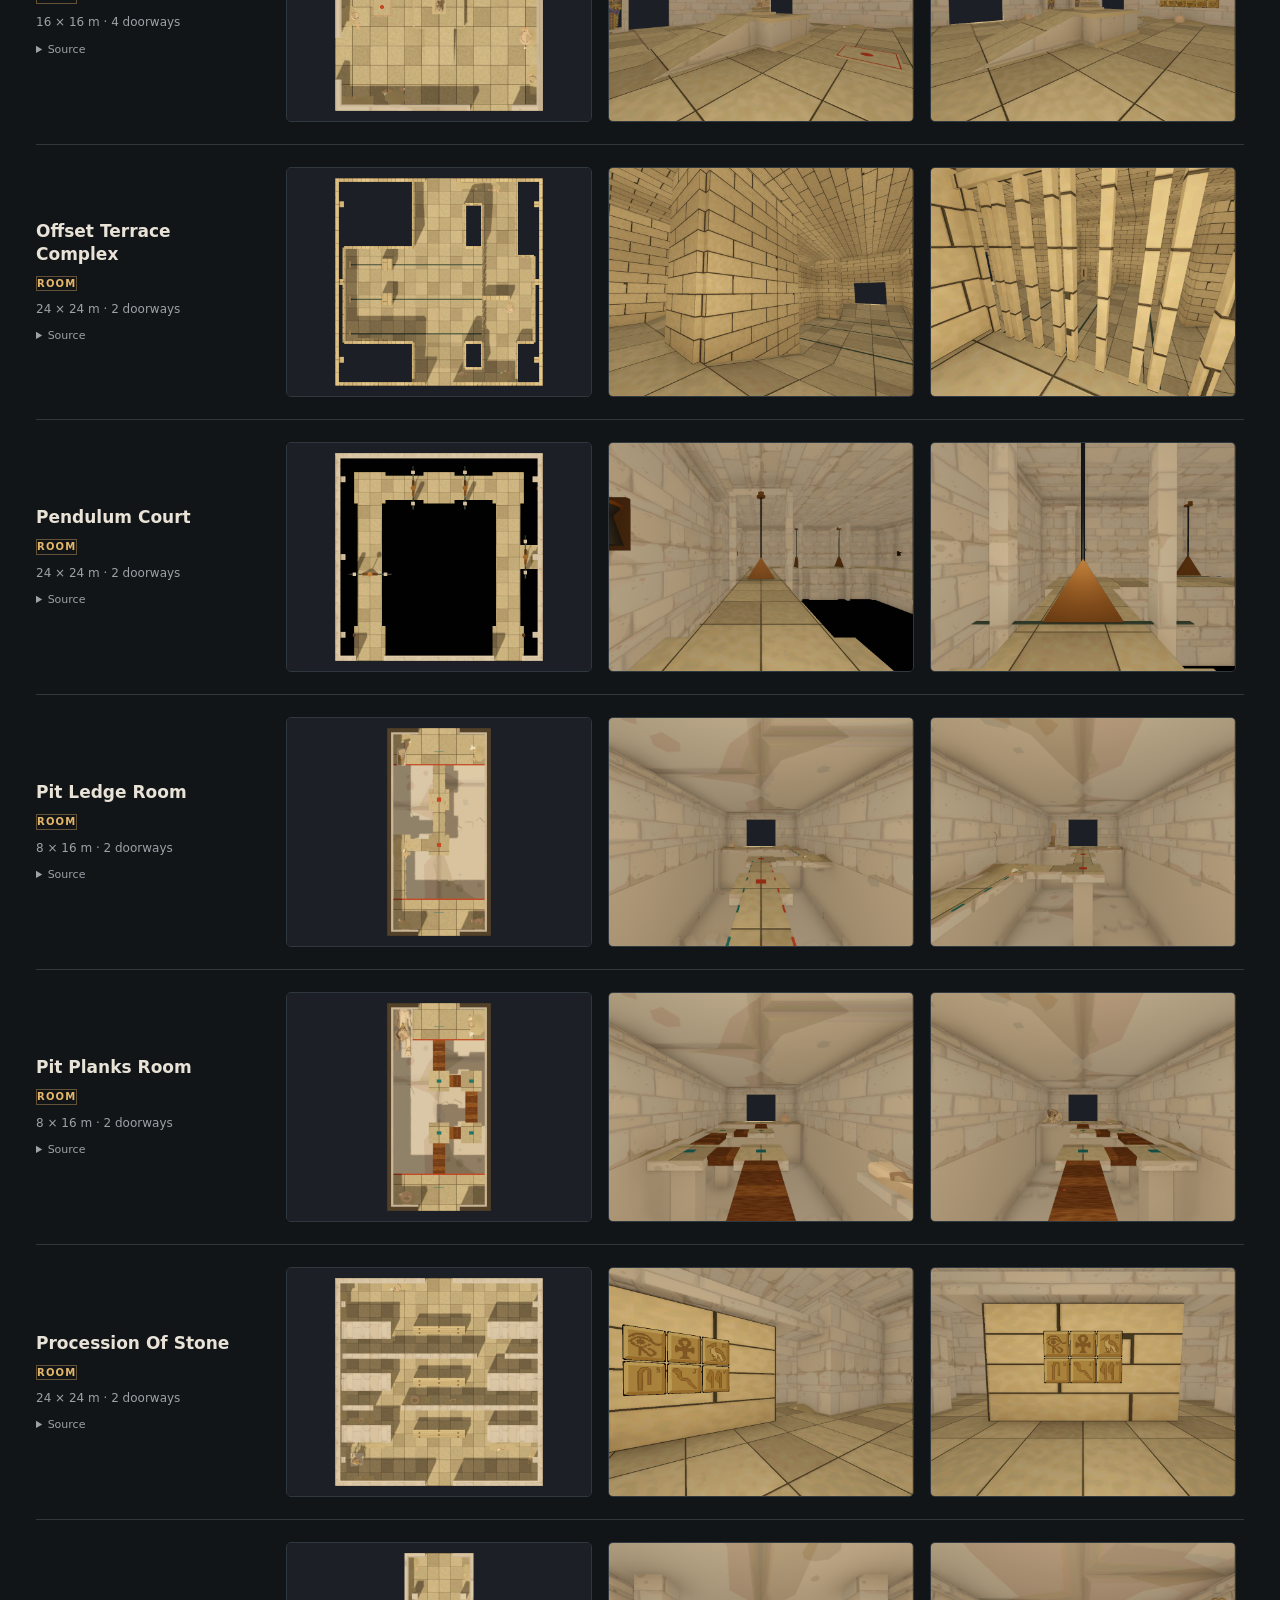
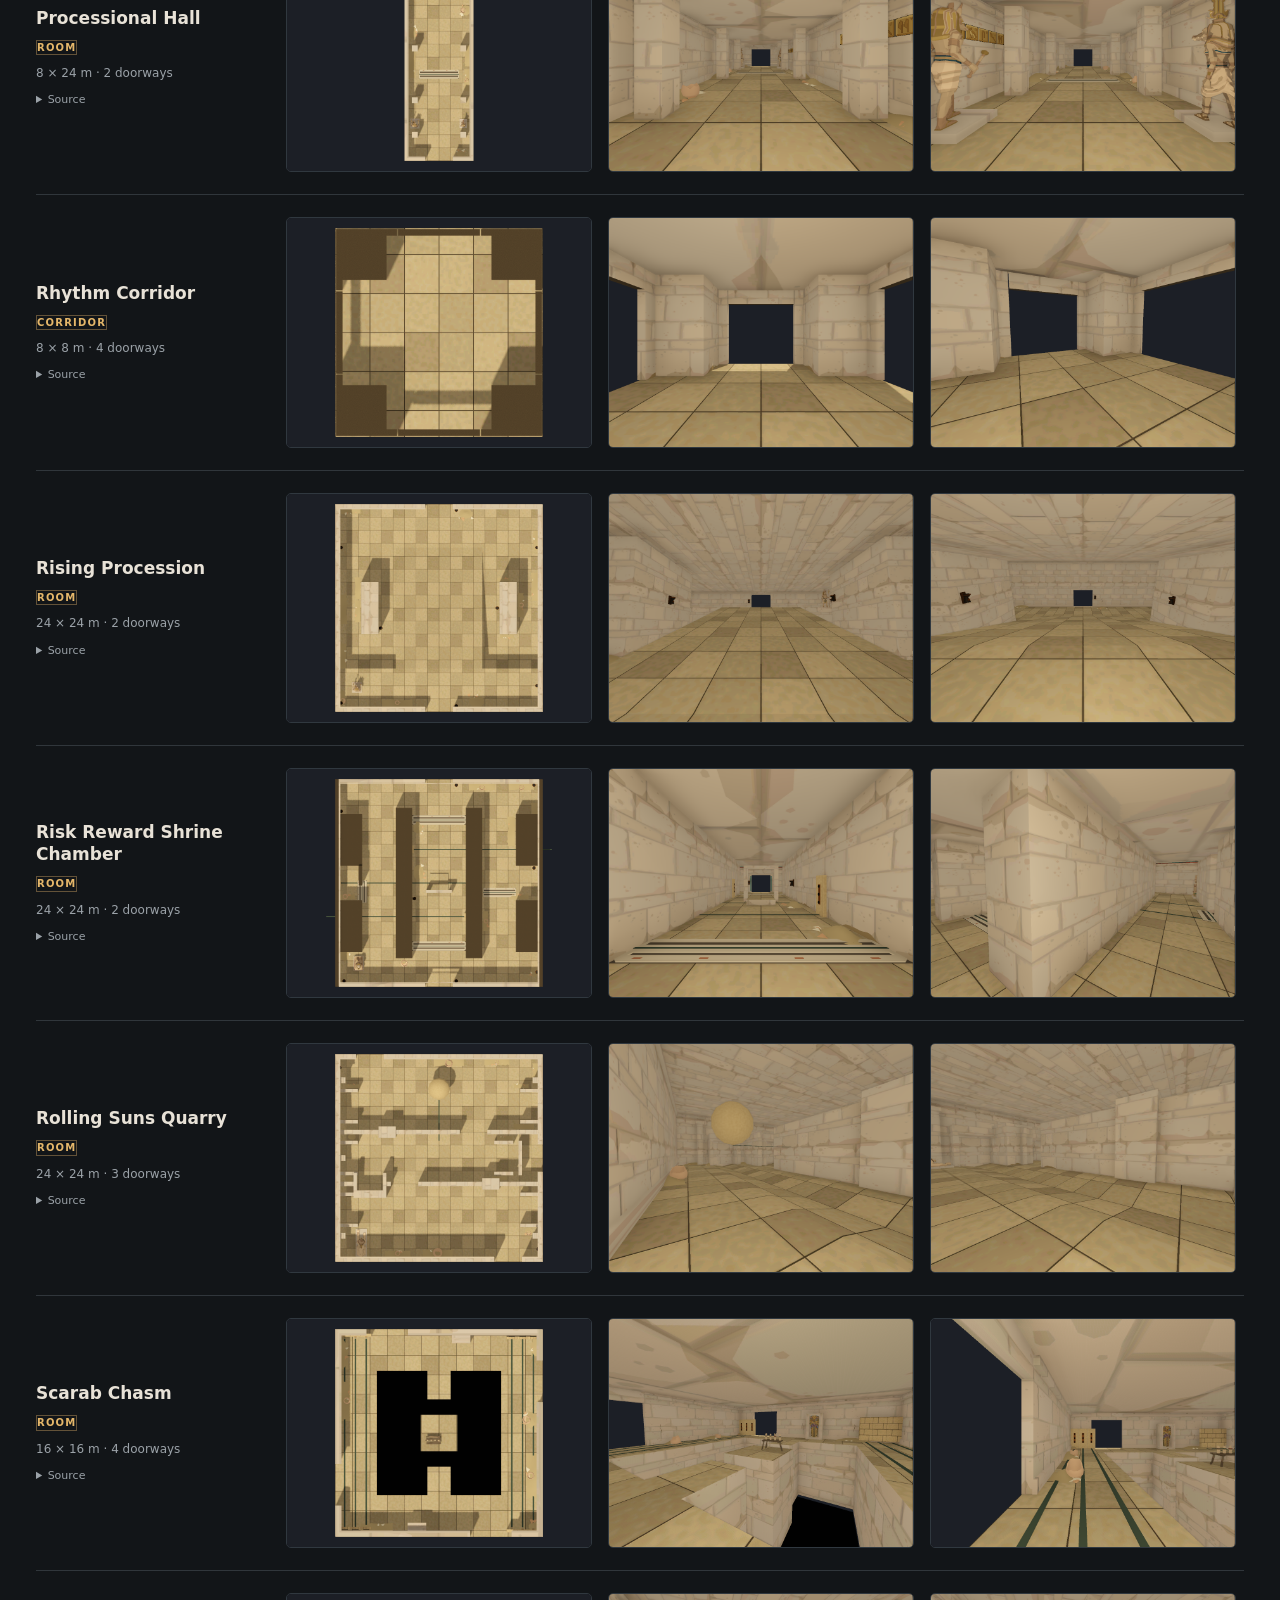
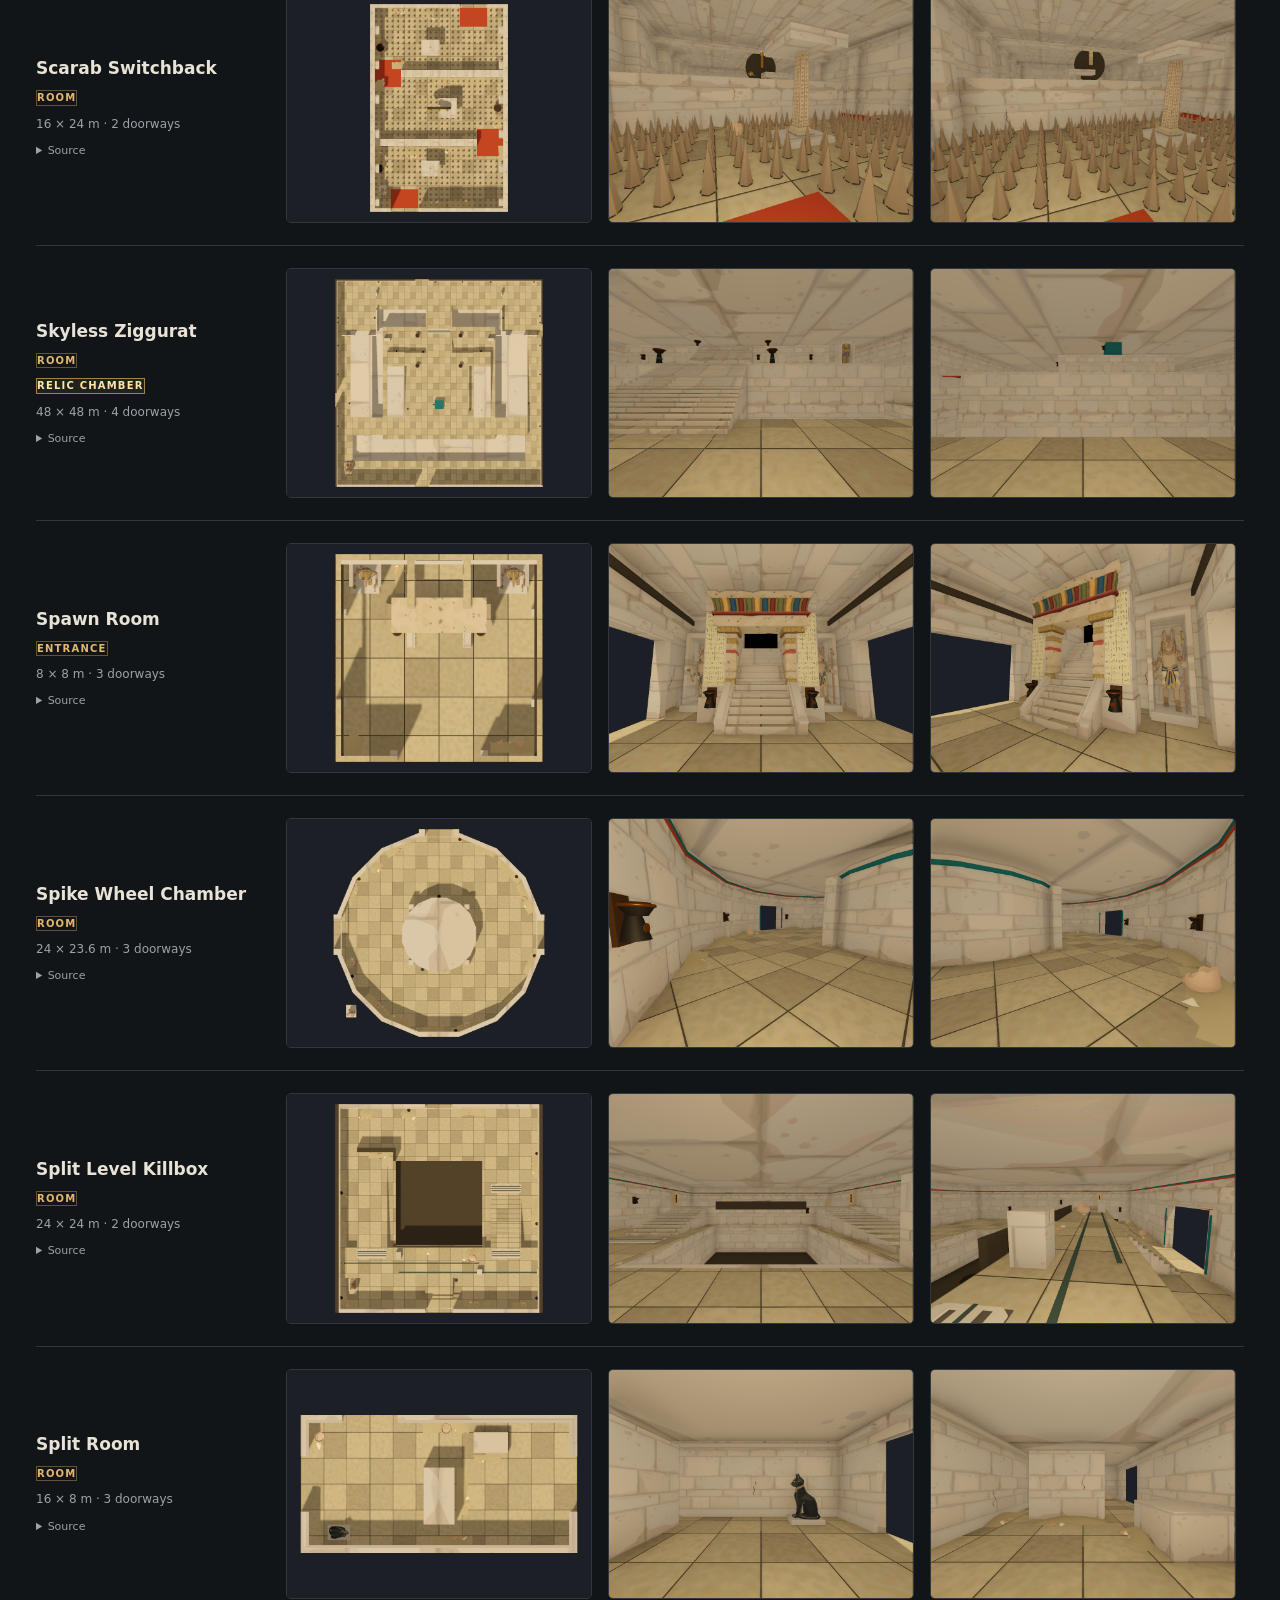
==== commit 9f8e0854: "Give the Pillar Hall variants distinct timed encounters" ====
--- a/site/index.html
+++ b/site/index.html
@@ -53,6 +53,7 @@
 <tr id="fuel_shrine" data-search="fuel shrine fuel_shrine room standard" data-kind="Room" data-category="standard" data-name="Fuel Shrine" data-area="64.0"><th scope="row"><a class="permalink" href="#fuel_shrine">Fuel Shrine</a><span class="tag">Room</span><span class="dimensions">8 × 8 m · 2 doorways</span><details><summary>Source</summary><code>levels/trenchbroom/maps/migrated/fuel_shrine.map</code></details></th><td data-label="Top down"><a class="shot" href="images/fuel_shrine/top.webp" data-title="Fuel Shrine · Top down"><img src="images/fuel_shrine/top.webp" width="960" height="720" loading="lazy" alt="Fuel Shrine — Top down"></a></td><td data-label="Interior 1"><a class="shot" href="images/fuel_shrine/interior-1.webp" data-title="Fuel Shrine · Interior 1"><img src="images/fuel_shrine/interior-1.webp" width="960" height="720" loading="lazy" alt="Fuel Shrine — Interior 1"></a></td><td data-label="Interior 2"><a class="shot" href="images/fuel_shrine/interior-2.webp" data-title="Fuel Shrine · Interior 2"><img src="images/fuel_shrine/interior-2.webp" width="960" height="720" loading="lazy" alt="Fuel Shrine — Interior 2"></a></td></tr>
 <tr id="grand_hypostyle_hall" data-search="grand hypostyle hall grand_hypostyle_hall room standard" data-kind="Room" data-category="standard" data-name="Grand Hypostyle Hall" data-area="768.0"><th scope="row"><a class="permalink" href="#grand_hypostyle_hall">Grand Hypostyle Hall</a><span class="tag">Room</span><span class="dimensions">32 × 24 m · 3 doorways</span><details><summary>Source</summary><code>levels/trenchbroom/maps/migrated/grand_hypostyle_hall.map</code></details></th><td data-label="Top down"><a class="shot" href="images/grand_hypostyle_hall/top.webp" data-title="Grand Hypostyle Hall · Top down"><img src="images/grand_hypostyle_hall/top.webp" width="960" height="720" loading="lazy" alt="Grand Hypostyle Hall — Top down"></a></td><td data-label="Interior 1"><a class="shot" href="images/grand_hypostyle_hall/interior-1.webp" data-title="Grand Hypostyle Hall · Interior 1"><img src="images/grand_hypostyle_hall/interior-1.webp" width="960" height="720" loading="lazy" alt="Grand Hypostyle Hall — Interior 1"></a></td><td data-label="Interior 2"><a class="shot" href="images/grand_hypostyle_hall/interior-2.webp" data-title="Grand Hypostyle Hall · Interior 2"><img src="images/grand_hypostyle_hall/interior-2.webp" width="960" height="720" loading="lazy" alt="Grand Hypostyle Hall — Interior 2"></a></td></tr>
 <tr id="hall_of_pendulums" data-search="hall of pendulums hall_of_pendulums room standard" data-kind="Room" data-category="standard" data-name="Hall Of Pendulums" data-area="256.0"><th scope="row"><a class="permalink" href="#hall_of_pendulums">Hall Of Pendulums</a><span class="tag">Room</span><span class="dimensions">8 × 32 m · 2 doorways</span><details><summary>Source</summary><code>levels/trenchbroom/maps/migrated/hall_of_pendulums.map</code></details></th><td data-label="Top down"><a class="shot" href="images/hall_of_pendulums/top.webp" data-title="Hall Of Pendulums · Top down"><img src="images/hall_of_pendulums/top.webp" width="960" height="720" loading="lazy" alt="Hall Of Pendulums — Top down"></a></td><td data-label="Interior 1"><a class="shot" href="images/hall_of_pendulums/interior-1.webp" data-title="Hall Of Pendulums · Interior 1"><img src="images/hall_of_pendulums/interior-1.webp" width="960" height="720" loading="lazy" alt="Hall Of Pendulums — Interior 1"></a></td><td data-label="Interior 2"><a class="shot" href="images/hall_of_pendulums/interior-2.webp" data-title="Hall Of Pendulums · Interior 2"><img src="images/hall_of_pendulums/interior-2.webp" width="960" height="720" loading="lazy" alt="Hall Of Pendulums — Interior 2"></a></td></tr>
+<tr id="pillar_hall_baffles" data-search="hall of two jaws pillar_hall_baffles room standard" data-kind="Room" data-category="standard" data-name="Hall of Two Jaws" data-area="256.0"><th scope="row"><a class="permalink" href="#pillar_hall_baffles">Hall of Two Jaws</a><span class="tag">Room</span><span class="dimensions">16 × 16 m · 4 doorways</span><details><summary>Source</summary><code>levels/trenchbroom/maps/pillar_hall_baffles.map</code></details></th><td data-label="Top down"><a class="shot" href="images/pillar_hall_baffles/top.webp" data-title="Hall of Two Jaws · Top down"><img src="images/pillar_hall_baffles/top.webp" width="960" height="720" loading="lazy" alt="Hall of Two Jaws — Top down"></a></td><td data-label="Interior 1"><a class="shot" href="images/pillar_hall_baffles/interior-1.webp" data-title="Hall of Two Jaws · Interior 1"><img src="images/pillar_hall_baffles/interior-1.webp" width="960" height="720" loading="lazy" alt="Hall of Two Jaws — Interior 1"></a></td><td data-label="Interior 2"><a class="shot" href="images/pillar_hall_baffles/interior-2.webp" data-title="Hall of Two Jaws · Interior 2"><img src="images/pillar_hall_baffles/interior-2.webp" width="960" height="720" loading="lazy" alt="Hall of Two Jaws — Interior 2"></a></td></tr>
 <tr id="hundred_pillars" data-search="hundred pillars hundred_pillars room relic chamber" data-kind="Room" data-category="relic" data-name="Hundred Pillars" data-area="2688.0"><th scope="row"><a class="permalink" href="#hundred_pillars">Hundred Pillars</a><span class="tag">Room</span><span class="tag reward">Relic chamber</span><span class="dimensions">56 × 48 m · 4 doorways</span><details><summary>Source</summary><code>levels/trenchbroom/maps/migrated/hundred_pillars.map</code></details></th><td data-label="Top down"><a class="shot" href="images/hundred_pillars/top.webp" data-title="Hundred Pillars · Top down"><img src="images/hundred_pillars/top.webp" width="960" height="720" loading="lazy" alt="Hundred Pillars — Top down"></a></td><td data-label="Interior 1"><a class="shot" href="images/hundred_pillars/interior-1.webp" data-title="Hundred Pillars · Interior 1"><img src="images/hundred_pillars/interior-1.webp" width="960" height="720" loading="lazy" alt="Hundred Pillars — Interior 1"></a></td><td data-label="Interior 2"><a class="shot" href="images/hundred_pillars/interior-2.webp" data-title="Hundred Pillars · Interior 2"><img src="images/hundred_pillars/interior-2.webp" width="960" height="720" loading="lazy" alt="Hundred Pillars — Interior 2"></a></td></tr>
 <tr id="hypostyle_hall" data-search="hypostyle hall hypostyle_hall room standard" data-kind="Room" data-category="standard" data-name="Hypostyle Hall" data-area="576.0"><th scope="row"><a class="permalink" href="#hypostyle_hall">Hypostyle Hall</a><span class="tag">Room</span><span class="dimensions">24 × 24 m · 3 doorways</span><details><summary>Source</summary><code>levels/trenchbroom/maps/migrated/hypostyle_hall.map</code></details></th><td data-label="Top down"><a class="shot" href="images/hypostyle_hall/top.webp" data-title="Hypostyle Hall · Top down"><img src="images/hypostyle_hall/top.webp" width="960" height="720" loading="lazy" alt="Hypostyle Hall — Top down"></a></td><td data-label="Interior 1"><a class="shot" href="images/hypostyle_hall/interior-1.webp" data-title="Hypostyle Hall · Interior 1"><img src="images/hypostyle_hall/interior-1.webp" width="960" height="720" loading="lazy" alt="Hypostyle Hall — Interior 1"></a></td><td data-label="Interior 2"><a class="shot" href="images/hypostyle_hall/interior-2.webp" data-title="Hypostyle Hall · Interior 2"><img src="images/hypostyle_hall/interior-2.webp" width="960" height="720" loading="lazy" alt="Hypostyle Hall — Interior 2"></a></td></tr>
 <tr id="inner_route_landing" data-search="inner route landing inner_route_landing room standard" data-kind="Room" data-category="standard" data-name="Inner Route Landing" data-area="128.0"><th scope="row"><a class="permalink" href="#inner_route_landing">Inner Route Landing</a><span class="tag">Room</span><span class="dimensions">16 × 8 m · 3 doorways</span><details><summary>Source</summary><code>levels/trenchbroom/maps/inner_route_landing.map</code></details></th><td data-label="Top down"><a class="shot" href="images/inner_route_landing/top.webp" data-title="Inner Route Landing · Top down"><img src="images/inner_route_landing/top.webp" width="960" height="720" loading="lazy" alt="Inner Route Landing — Top down"></a></td><td data-label="Interior 1"><a class="shot" href="images/inner_route_landing/interior-1.webp" data-title="Inner Route Landing · Interior 1"><img src="images/inner_route_landing/interior-1.webp" width="960" height="720" loading="lazy" alt="Inner Route Landing — Interior 1"></a></td><td data-label="Interior 2"><a class="shot" href="images/inner_route_landing/interior-2.webp" data-title="Inner Route Landing · Interior 2"><img src="images/inner_route_landing/interior-2.webp" width="960" height="720" loading="lazy" alt="Inner Route Landing — Interior 2"></a></td></tr>
@@ -71,8 +72,6 @@
 <tr id="pillar_hall" data-search="offering court pillar_hall room standard" data-kind="Room" data-category="standard" data-name="Offering Court" data-area="256.0"><th scope="row"><a class="permalink" href="#pillar_hall">Offering Court</a><span class="tag">Room</span><span class="dimensions">16 × 16 m · 4 doorways</span><details><summary>Source</summary><code>levels/trenchbroom/maps/migrated/pillar_hall.map</code></details></th><td data-label="Top down"><a class="shot" href="images/pillar_hall/top.webp" data-title="Offering Court · Top down"><img src="images/pillar_hall/top.webp" width="960" height="720" loading="lazy" alt="Offering Court — Top down"></a></td><td data-label="Interior 1"><a class="shot" href="images/pillar_hall/interior-1.webp" data-title="Offering Court · Interior 1"><img src="images/pillar_hall/interior-1.webp" width="960" height="720" loading="lazy" alt="Offering Court — Interior 1"></a></td><td data-label="Interior 2"><a class="shot" href="images/pillar_hall/interior-2.webp" data-title="Offering Court · Interior 2"><img src="images/pillar_hall/interior-2.webp" width="960" height="720" loading="lazy" alt="Offering Court — Interior 2"></a></td></tr>
 <tr id="offset_terrace_complex" data-search="offset terrace complex offset_terrace_complex room standard" data-kind="Room" data-category="standard" data-name="Offset Terrace Complex" data-area="576.0"><th scope="row"><a class="permalink" href="#offset_terrace_complex">Offset Terrace Complex</a><span class="tag">Room</span><span class="dimensions">24 × 24 m · 2 doorways</span><details><summary>Source</summary><code>levels/trenchbroom/maps/offset_terrace_complex.map</code></details></th><td data-label="Top down"><a class="shot" href="images/offset_terrace_complex/top.webp" data-title="Offset Terrace Complex · Top down"><img src="images/offset_terrace_complex/top.webp" width="960" height="720" loading="lazy" alt="Offset Terrace Complex — Top down"></a></td><td data-label="Interior 1"><a class="shot" href="images/offset_terrace_complex/interior-1.webp" data-title="Offset Terrace Complex · Interior 1"><img src="images/offset_terrace_complex/interior-1.webp" width="960" height="720" loading="lazy" alt="Offset Terrace Complex — Interior 1"></a></td><td data-label="Interior 2"><a class="shot" href="images/offset_terrace_complex/interior-2.webp" data-title="Offset Terrace Complex · Interior 2"><img src="images/offset_terrace_complex/interior-2.webp" width="960" height="720" loading="lazy" alt="Offset Terrace Complex — Interior 2"></a></td></tr>
 <tr id="pendulum_court" data-search="pendulum court pendulum_court room standard" data-kind="Room" data-category="standard" data-name="Pendulum Court" data-area="576.0"><th scope="row"><a class="permalink" href="#pendulum_court">Pendulum Court</a><span class="tag">Room</span><span class="dimensions">24 × 24 m · 2 doorways</span><details><summary>Source</summary><code>levels/trenchbroom/maps/pendulum_court.map</code></details></th><td data-label="Top down"><a class="shot" href="images/pendulum_court/top.webp" data-title="Pendulum Court · Top down"><img src="images/pendulum_court/top.webp" width="960" height="720" loading="lazy" alt="Pendulum Court — Top down"></a></td><td data-label="Interior 1"><a class="shot" href="images/pendulum_court/interior-1.webp" data-title="Pendulum Court · Interior 1"><img src="images/pendulum_court/interior-1.webp" width="960" height="720" loading="lazy" alt="Pendulum Court — Interior 1"></a></td><td data-label="Interior 2"><a class="shot" href="images/pendulum_court/interior-2.webp" data-title="Pendulum Court · Interior 2"><img src="images/pendulum_court/interior-2.webp" width="960" height="720" loading="lazy" alt="Pendulum Court — Interior 2"></a></td></tr>
-<tr id="pillar_hall_baffles" data-search="pillar hall baffles pillar_hall_baffles room standard" data-kind="Room" data-category="standard" data-name="Pillar Hall Baffles" data-area="256.0"><th scope="row"><a class="permalink" href="#pillar_hall_baffles">Pillar Hall Baffles</a><span class="tag">Room</span><span class="dimensions">16 × 16 m · 4 doorways</span><details><summary>Source</summary><code>levels/trenchbroom/maps/pillar_hall_baffles.map</code></details></th><td data-label="Top down"><a class="shot" href="images/pillar_hall_baffles/top.webp" data-title="Pillar Hall Baffles · Top down"><img src="images/pillar_hall_baffles/top.webp" width="960" height="720" loading="lazy" alt="Pillar Hall Baffles — Top down"></a></td><td data-label="Interior 1"><a class="shot" href="images/pillar_hall_baffles/interior-1.webp" data-title="Pillar Hall Baffles · Interior 1"><img src="images/pillar_hall_baffles/interior-1.webp" width="960" height="720" loading="lazy" alt="Pillar Hall Baffles — Interior 1"></a></td><td data-label="Interior 2"><a class="shot" href="images/pillar_hall_baffles/interior-2.webp" data-title="Pillar Hall Baffles · Interior 2"><img src="images/pillar_hall_baffles/interior-2.webp" width="960" height="720" loading="lazy" alt="Pillar Hall Baffles — Interior 2"></a></td></tr>
-<tr id="pillar_hall_ring" data-search="pillar hall ring pillar_hall_ring room standard" data-kind="Room" data-category="standard" data-name="Pillar Hall Ring" data-area="256.0"><th scope="row"><a class="permalink" href="#pillar_hall_ring">Pillar Hall Ring</a><span class="tag">Room</span><span class="dimensions">16 × 16 m · 4 doorways</span><details><summary>Source</summary><code>levels/trenchbroom/maps/pillar_hall_ring.map</code></details></th><td data-label="Top down"><a class="shot" href="images/pillar_hall_ring/top.webp" data-title="Pillar Hall Ring · Top down"><img src="images/pillar_hall_ring/top.webp" width="960" height="720" loading="lazy" alt="Pillar Hall Ring — Top down"></a></td><td data-label="Interior 1"><a class="shot" href="images/pillar_hall_ring/interior-1.webp" data-title="Pillar Hall Ring · Interior 1"><img src="images/pillar_hall_ring/interior-1.webp" width="960" height="720" loading="lazy" alt="Pillar Hall Ring — Interior 1"></a></td><td data-label="Interior 2"><a class="shot" href="images/pillar_hall_ring/interior-2.webp" data-title="Pillar Hall Ring · Interior 2"><img src="images/pillar_hall_ring/interior-2.webp" width="960" height="720" loading="lazy" alt="Pillar Hall Ring — Interior 2"></a></td></tr>
 <tr id="pit_ledge_room" data-search="pit ledge room pit_ledge_room room standard" data-kind="Room" data-category="standard" data-name="Pit Ledge Room" data-area="128.0"><th scope="row"><a class="permalink" href="#pit_ledge_room">Pit Ledge Room</a><span class="tag">Room</span><span class="dimensions">8 × 16 m · 2 doorways</span><details><summary>Source</summary><code>levels/trenchbroom/maps/migrated/pit_ledge_room.map</code></details></th><td data-label="Top down"><a class="shot" href="images/pit_ledge_room/top.webp" data-title="Pit Ledge Room · Top down"><img src="images/pit_ledge_room/top.webp" width="960" height="720" loading="lazy" alt="Pit Ledge Room — Top down"></a></td><td data-label="Interior 1"><a class="shot" href="images/pit_ledge_room/interior-1.webp" data-title="Pit Ledge Room · Interior 1"><img src="images/pit_ledge_room/interior-1.webp" width="960" height="720" loading="lazy" alt="Pit Ledge Room — Interior 1"></a></td><td data-label="Interior 2"><a class="shot" href="images/pit_ledge_room/interior-2.webp" data-title="Pit Ledge Room · Interior 2"><img src="images/pit_ledge_room/interior-2.webp" width="960" height="720" loading="lazy" alt="Pit Ledge Room — Interior 2"></a></td></tr>
 <tr id="pit_planks_room" data-search="pit planks room pit_planks_room room standard" data-kind="Room" data-category="standard" data-name="Pit Planks Room" data-area="128.0"><th scope="row"><a class="permalink" href="#pit_planks_room">Pit Planks Room</a><span class="tag">Room</span><span class="dimensions">8 × 16 m · 2 doorways</span><details><summary>Source</summary><code>levels/trenchbroom/maps/migrated/pit_planks_room.map</code></details></th><td data-label="Top down"><a class="shot" href="images/pit_planks_room/top.webp" data-title="Pit Planks Room · Top down"><img src="images/pit_planks_room/top.webp" width="960" height="720" loading="lazy" alt="Pit Planks Room — Top down"></a></td><td data-label="Interior 1"><a class="shot" href="images/pit_planks_room/interior-1.webp" data-title="Pit Planks Room · Interior 1"><img src="images/pit_planks_room/interior-1.webp" width="960" height="720" loading="lazy" alt="Pit Planks Room — Interior 1"></a></td><td data-label="Interior 2"><a class="shot" href="images/pit_planks_room/interior-2.webp" data-title="Pit Planks Room · Interior 2"><img src="images/pit_planks_room/interior-2.webp" width="960" height="720" loading="lazy" alt="Pit Planks Room — Interior 2"></a></td></tr>
 <tr id="procession_of_stone" data-search="procession of stone procession_of_stone room standard" data-kind="Room" data-category="standard" data-name="Procession Of Stone" data-area="576.0"><th scope="row"><a class="permalink" href="#procession_of_stone">Procession Of Stone</a><span class="tag">Room</span><span class="dimensions">24 × 24 m · 2 doorways</span><details><summary>Source</summary><code>levels/trenchbroom/maps/procession_of_stone.map</code></details></th><td data-label="Top down"><a class="shot" href="images/procession_of_stone/top.webp" data-title="Procession Of Stone · Top down"><img src="images/procession_of_stone/top.webp" width="960" height="720" loading="lazy" alt="Procession Of Stone — Top down"></a></td><td data-label="Interior 1"><a class="shot" href="images/procession_of_stone/interior-1.webp" data-title="Procession Of Stone · Interior 1"><img src="images/procession_of_stone/interior-1.webp" width="960" height="720" loading="lazy" alt="Procession Of Stone — Interior 1"></a></td><td data-label="Interior 2"><a class="shot" href="images/procession_of_stone/interior-2.webp" data-title="Procession Of Stone · Interior 2"><img src="images/procession_of_stone/interior-2.webp" width="960" height="720" loading="lazy" alt="Procession Of Stone — Interior 2"></a></td></tr>
@@ -81,6 +80,7 @@
 <tr id="rising_procession" data-search="rising procession rising_procession room standard" data-kind="Room" data-category="standard" data-name="Rising Procession" data-area="576.0"><th scope="row"><a class="permalink" href="#rising_procession">Rising Procession</a><span class="tag">Room</span><span class="dimensions">24 × 24 m · 2 doorways</span><details><summary>Source</summary><code>levels/trenchbroom/maps/rising_procession.map</code></details></th><td data-label="Top down"><a class="shot" href="images/rising_procession/top.webp" data-title="Rising Procession · Top down"><img src="images/rising_procession/top.webp" width="960" height="720" loading="lazy" alt="Rising Procession — Top down"></a></td><td data-label="Interior 1"><a class="shot" href="images/rising_procession/interior-1.webp" data-title="Rising Procession · Interior 1"><img src="images/rising_procession/interior-1.webp" width="960" height="720" loading="lazy" alt="Rising Procession — Interior 1"></a></td><td data-label="Interior 2"><a class="shot" href="images/rising_procession/interior-2.webp" data-title="Rising Procession · Interior 2"><img src="images/rising_procession/interior-2.webp" width="960" height="720" loading="lazy" alt="Rising Procession — Interior 2"></a></td></tr>
 <tr id="RiskRewardShrineChamber" data-search="risk reward shrine chamber riskrewardshrinechamber room standard" data-kind="Room" data-category="standard" data-name="Risk Reward Shrine Chamber" data-area="576.0"><th scope="row"><a class="permalink" href="#RiskRewardShrineChamber">Risk Reward Shrine Chamber</a><span class="tag">Room</span><span class="dimensions">24 × 24 m · 2 doorways</span><details><summary>Source</summary><code>levels/trenchbroom/maps/risk_reward_shrine_chamber.map</code></details></th><td data-label="Top down"><a class="shot" href="images/RiskRewardShrineChamber/top.webp" data-title="Risk Reward Shrine Chamber · Top down"><img src="images/RiskRewardShrineChamber/top.webp" width="960" height="720" loading="lazy" alt="Risk Reward Shrine Chamber — Top down"></a></td><td data-label="Interior 1"><a class="shot" href="images/RiskRewardShrineChamber/interior-1.webp" data-title="Risk Reward Shrine Chamber · Interior 1"><img src="images/RiskRewardShrineChamber/interior-1.webp" width="960" height="720" loading="lazy" alt="Risk Reward Shrine Chamber — Interior 1"></a></td><td data-label="Interior 2"><a class="shot" href="images/RiskRewardShrineChamber/interior-2.webp" data-title="Risk Reward Shrine Chamber · Interior 2"><img src="images/RiskRewardShrineChamber/interior-2.webp" width="960" height="720" loading="lazy" alt="Risk Reward Shrine Chamber — Interior 2"></a></td></tr>
 <tr id="rolling_suns_quarry" data-search="rolling suns quarry rolling_suns_quarry room standard" data-kind="Room" data-category="standard" data-name="Rolling Suns Quarry" data-area="576.0"><th scope="row"><a class="permalink" href="#rolling_suns_quarry">Rolling Suns Quarry</a><span class="tag">Room</span><span class="dimensions">24 × 24 m · 3 doorways</span><details><summary>Source</summary><code>levels/trenchbroom/maps/rolling_suns_quarry.map</code></details></th><td data-label="Top down"><a class="shot" href="images/rolling_suns_quarry/top.webp" data-title="Rolling Suns Quarry · Top down"><img src="images/rolling_suns_quarry/top.webp" width="960" height="720" loading="lazy" alt="Rolling Suns Quarry — Top down"></a></td><td data-label="Interior 1"><a class="shot" href="images/rolling_suns_quarry/interior-1.webp" data-title="Rolling Suns Quarry · Interior 1"><img src="images/rolling_suns_quarry/interior-1.webp" width="960" height="720" loading="lazy" alt="Rolling Suns Quarry — Interior 1"></a></td><td data-label="Interior 2"><a class="shot" href="images/rolling_suns_quarry/interior-2.webp" data-title="Rolling Suns Quarry · Interior 2"><img src="images/rolling_suns_quarry/interior-2.webp" width="960" height="720" loading="lazy" alt="Rolling Suns Quarry — Interior 2"></a></td></tr>
+<tr id="pillar_hall_ring" data-search="scarab chasm pillar_hall_ring room standard" data-kind="Room" data-category="standard" data-name="Scarab Chasm" data-area="256.0"><th scope="row"><a class="permalink" href="#pillar_hall_ring">Scarab Chasm</a><span class="tag">Room</span><span class="dimensions">16 × 16 m · 4 doorways</span><details><summary>Source</summary><code>levels/trenchbroom/maps/pillar_hall_ring.map</code></details></th><td data-label="Top down"><a class="shot" href="images/pillar_hall_ring/top.webp" data-title="Scarab Chasm · Top down"><img src="images/pillar_hall_ring/top.webp" width="960" height="720" loading="lazy" alt="Scarab Chasm — Top down"></a></td><td data-label="Interior 1"><a class="shot" href="images/pillar_hall_ring/interior-1.webp" data-title="Scarab Chasm · Interior 1"><img src="images/pillar_hall_ring/interior-1.webp" width="960" height="720" loading="lazy" alt="Scarab Chasm — Interior 1"></a></td><td data-label="Interior 2"><a class="shot" href="images/pillar_hall_ring/interior-2.webp" data-title="Scarab Chasm · Interior 2"><img src="images/pillar_hall_ring/interior-2.webp" width="960" height="720" loading="lazy" alt="Scarab Chasm — Interior 2"></a></td></tr>
 <tr id="scarab_switchback" data-search="scarab switchback scarab_switchback room standard" data-kind="Room" data-category="standard" data-name="Scarab Switchback" data-area="384.0"><th scope="row"><a class="permalink" href="#scarab_switchback">Scarab Switchback</a><span class="tag">Room</span><span class="dimensions">16 × 24 m · 2 doorways</span><details><summary>Source</summary><code>levels/trenchbroom/maps/scarab_switchback.map</code></details></th><td data-label="Top down"><a class="shot" href="images/scarab_switchback/top.webp" data-title="Scarab Switchback · Top down"><img src="images/scarab_switchback/top.webp" width="960" height="720" loading="lazy" alt="Scarab Switchback — Top down"></a></td><td data-label="Interior 1"><a class="shot" href="images/scarab_switchback/interior-1.webp" data-title="Scarab Switchback · Interior 1"><img src="images/scarab_switchback/interior-1.webp" width="960" height="720" loading="lazy" alt="Scarab Switchback — Interior 1"></a></td><td data-label="Interior 2"><a class="shot" href="images/scarab_switchback/interior-2.webp" data-title="Scarab Switchback · Interior 2"><img src="images/scarab_switchback/interior-2.webp" width="960" height="720" loading="lazy" alt="Scarab Switchback — Interior 2"></a></td></tr>
 <tr id="skyless_ziggurat" data-search="skyless ziggurat skyless_ziggurat room relic chamber" data-kind="Room" data-category="relic" data-name="Skyless Ziggurat" data-area="2304.0"><th scope="row"><a class="permalink" href="#skyless_ziggurat">Skyless Ziggurat</a><span class="tag">Room</span><span class="tag reward">Relic chamber</span><span class="dimensions">48 × 48 m · 4 doorways</span><details><summary>Source</summary><code>levels/trenchbroom/maps/migrated/skyless_ziggurat.map</code></details></th><td data-label="Top down"><a class="shot" href="images/skyless_ziggurat/top.webp" data-title="Skyless Ziggurat · Top down"><img src="images/skyless_ziggurat/top.webp" width="960" height="720" loading="lazy" alt="Skyless Ziggurat — Top down"></a></td><td data-label="Interior 1"><a class="shot" href="images/skyless_ziggurat/interior-1.webp" data-title="Skyless Ziggurat · Interior 1"><img src="images/skyless_ziggurat/interior-1.webp" width="960" height="720" loading="lazy" alt="Skyless Ziggurat — Interior 1"></a></td><td data-label="Interior 2"><a class="shot" href="images/skyless_ziggurat/interior-2.webp" data-title="Skyless Ziggurat · Interior 2"><img src="images/skyless_ziggurat/interior-2.webp" width="960" height="720" loading="lazy" alt="Skyless Ziggurat — Interior 2"></a></td></tr>
 <tr id="spawn_room" data-search="spawn room spawn_room entrance standard" data-kind="Entrance" data-category="standard" data-name="Spawn Room" data-area="64.0"><th scope="row"><a class="permalink" href="#spawn_room">Spawn Room</a><span class="tag">Entrance</span><span class="dimensions">8 × 8 m · 3 doorways</span><details><summary>Source</summary><code>levels/trenchbroom/maps/migrated/spawn_room.map</code></details></th><td data-label="Top down"><a class="shot" href="images/spawn_room/top.webp" data-title="Spawn Room · Top down"><img src="images/spawn_room/top.webp" width="960" height="720" loading="lazy" alt="Spawn Room — Top down"></a></td><td data-label="Interior 1"><a class="shot" href="images/spawn_room/interior-1.webp" data-title="Spawn Room · Interior 1"><img src="images/spawn_room/interior-1.webp" width="960" height="720" loading="lazy" alt="Spawn Room — Interior 1"></a></td><td data-label="Interior 2"><a class="shot" href="images/spawn_room/interior-2.webp" data-title="Spawn Room · Interior 2"><img src="images/spawn_room/interior-2.webp" width="960" height="720" loading="lazy" alt="Spawn Room — Interior 2"></a></td></tr>
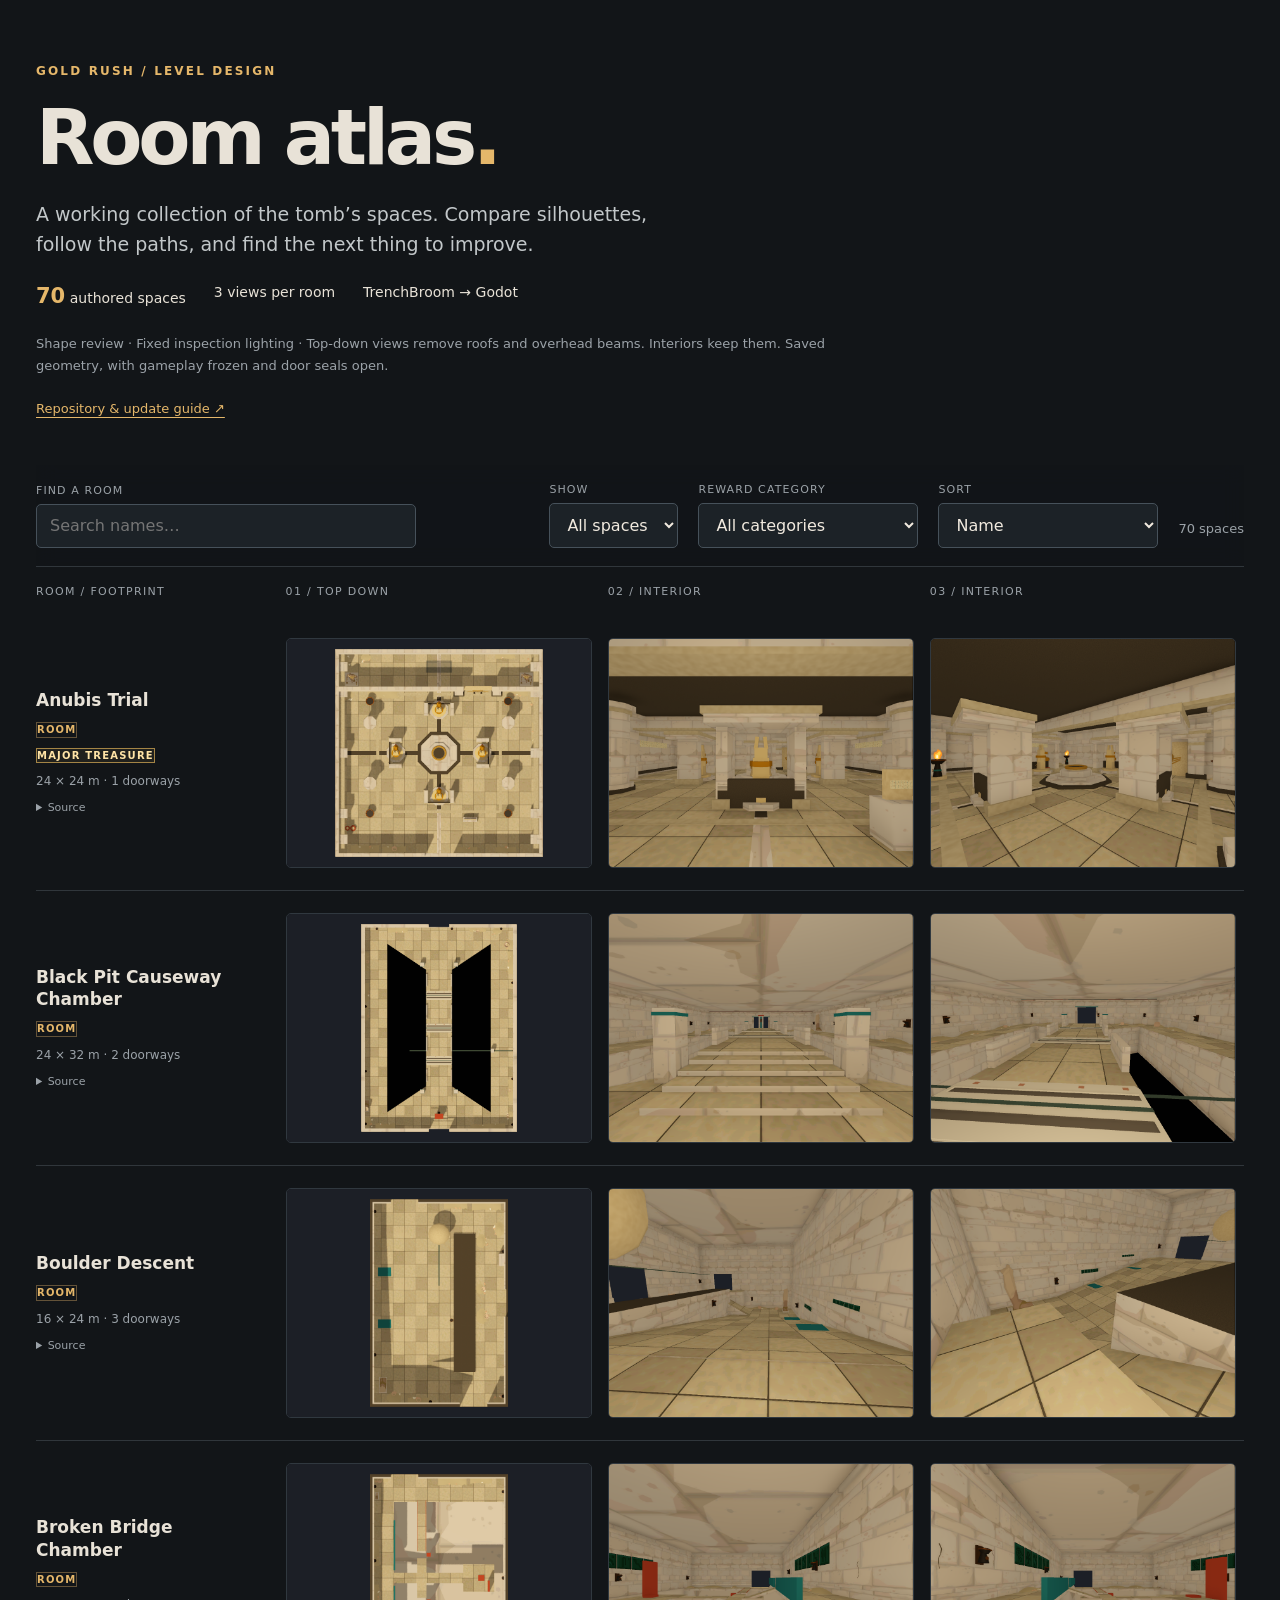
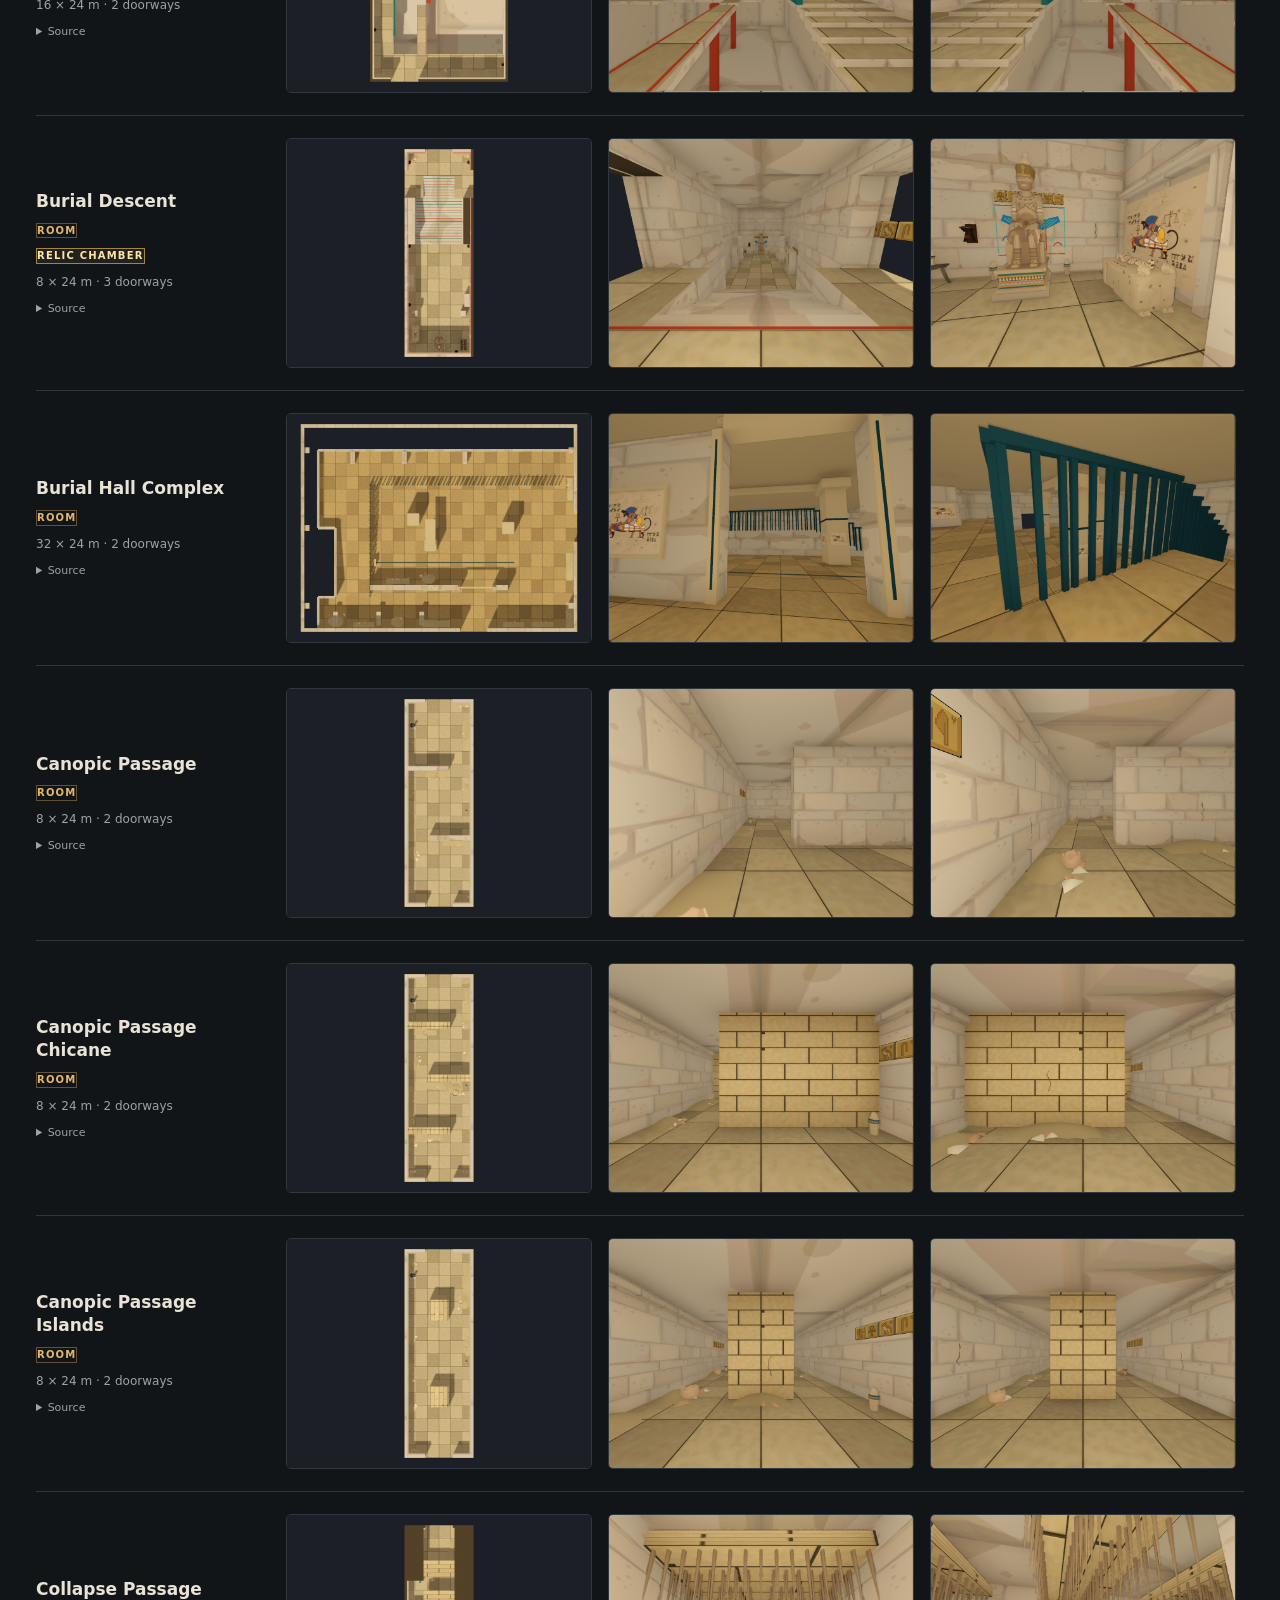
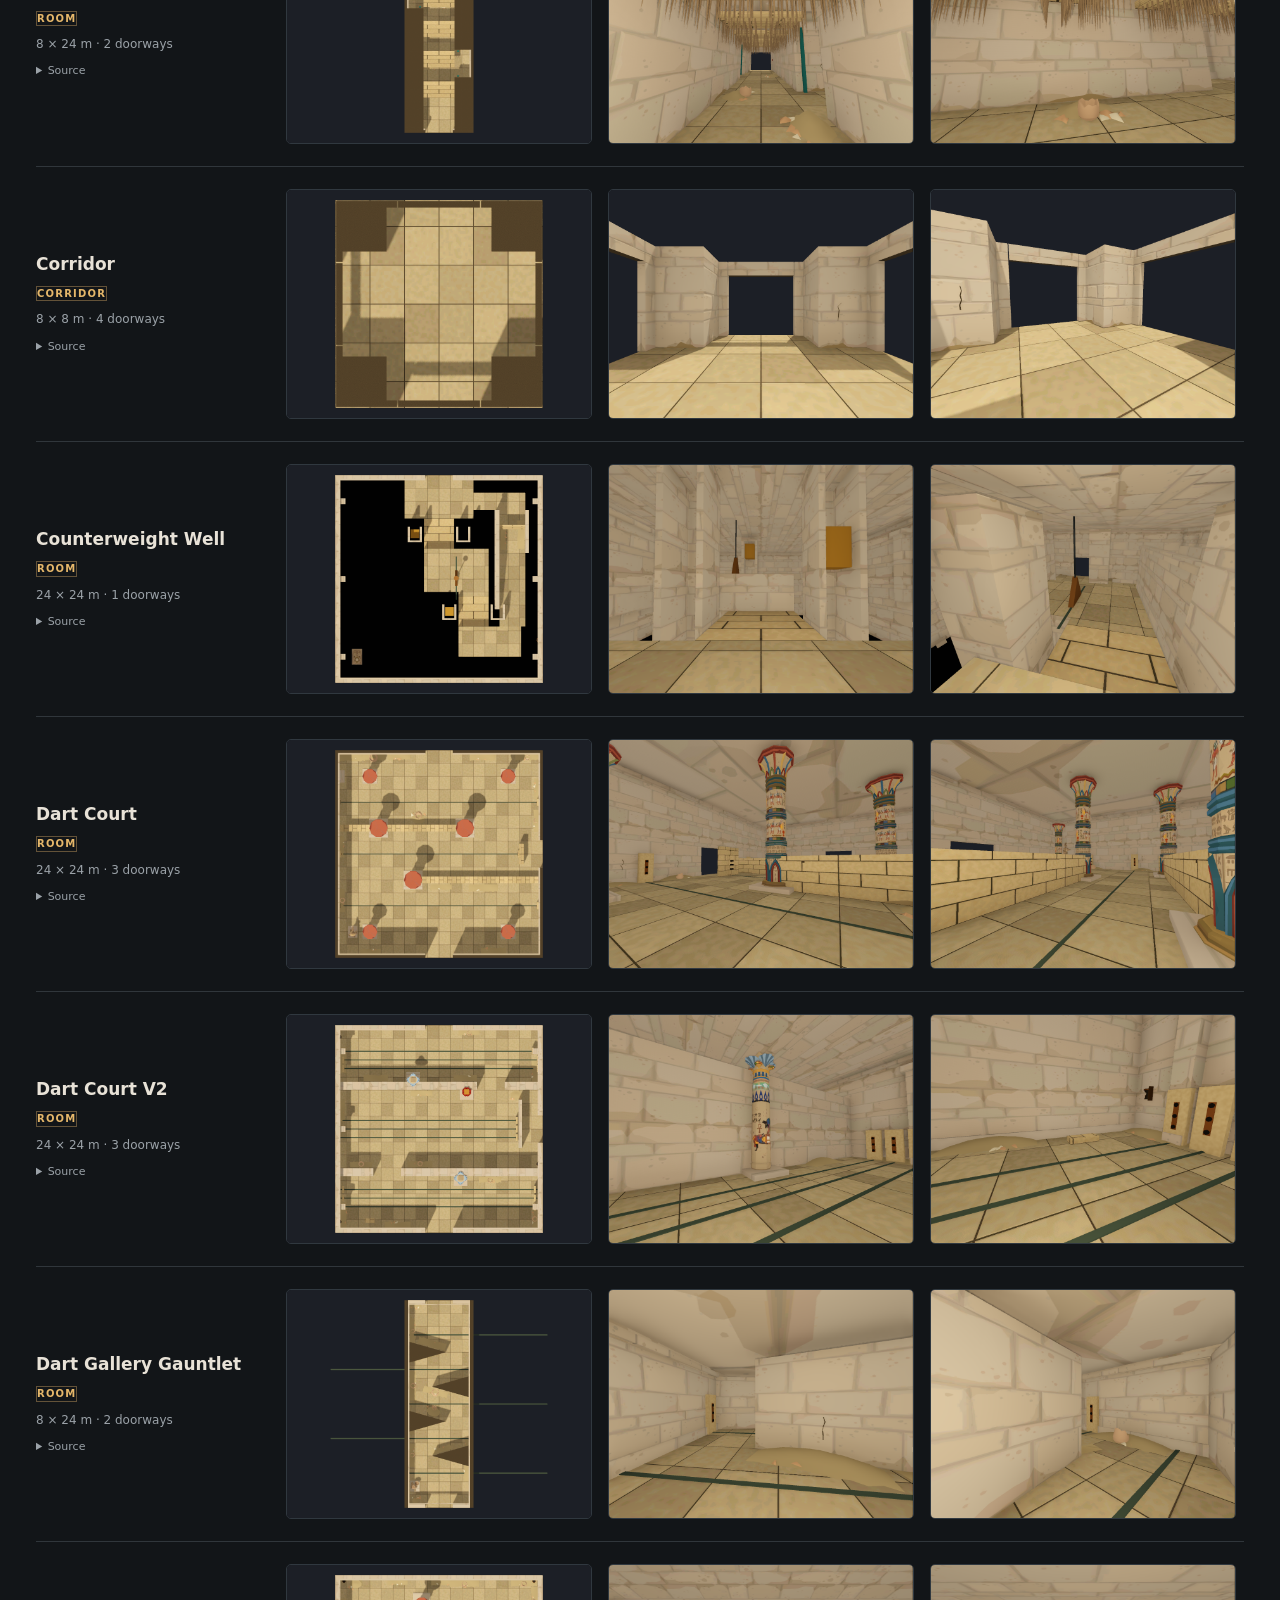
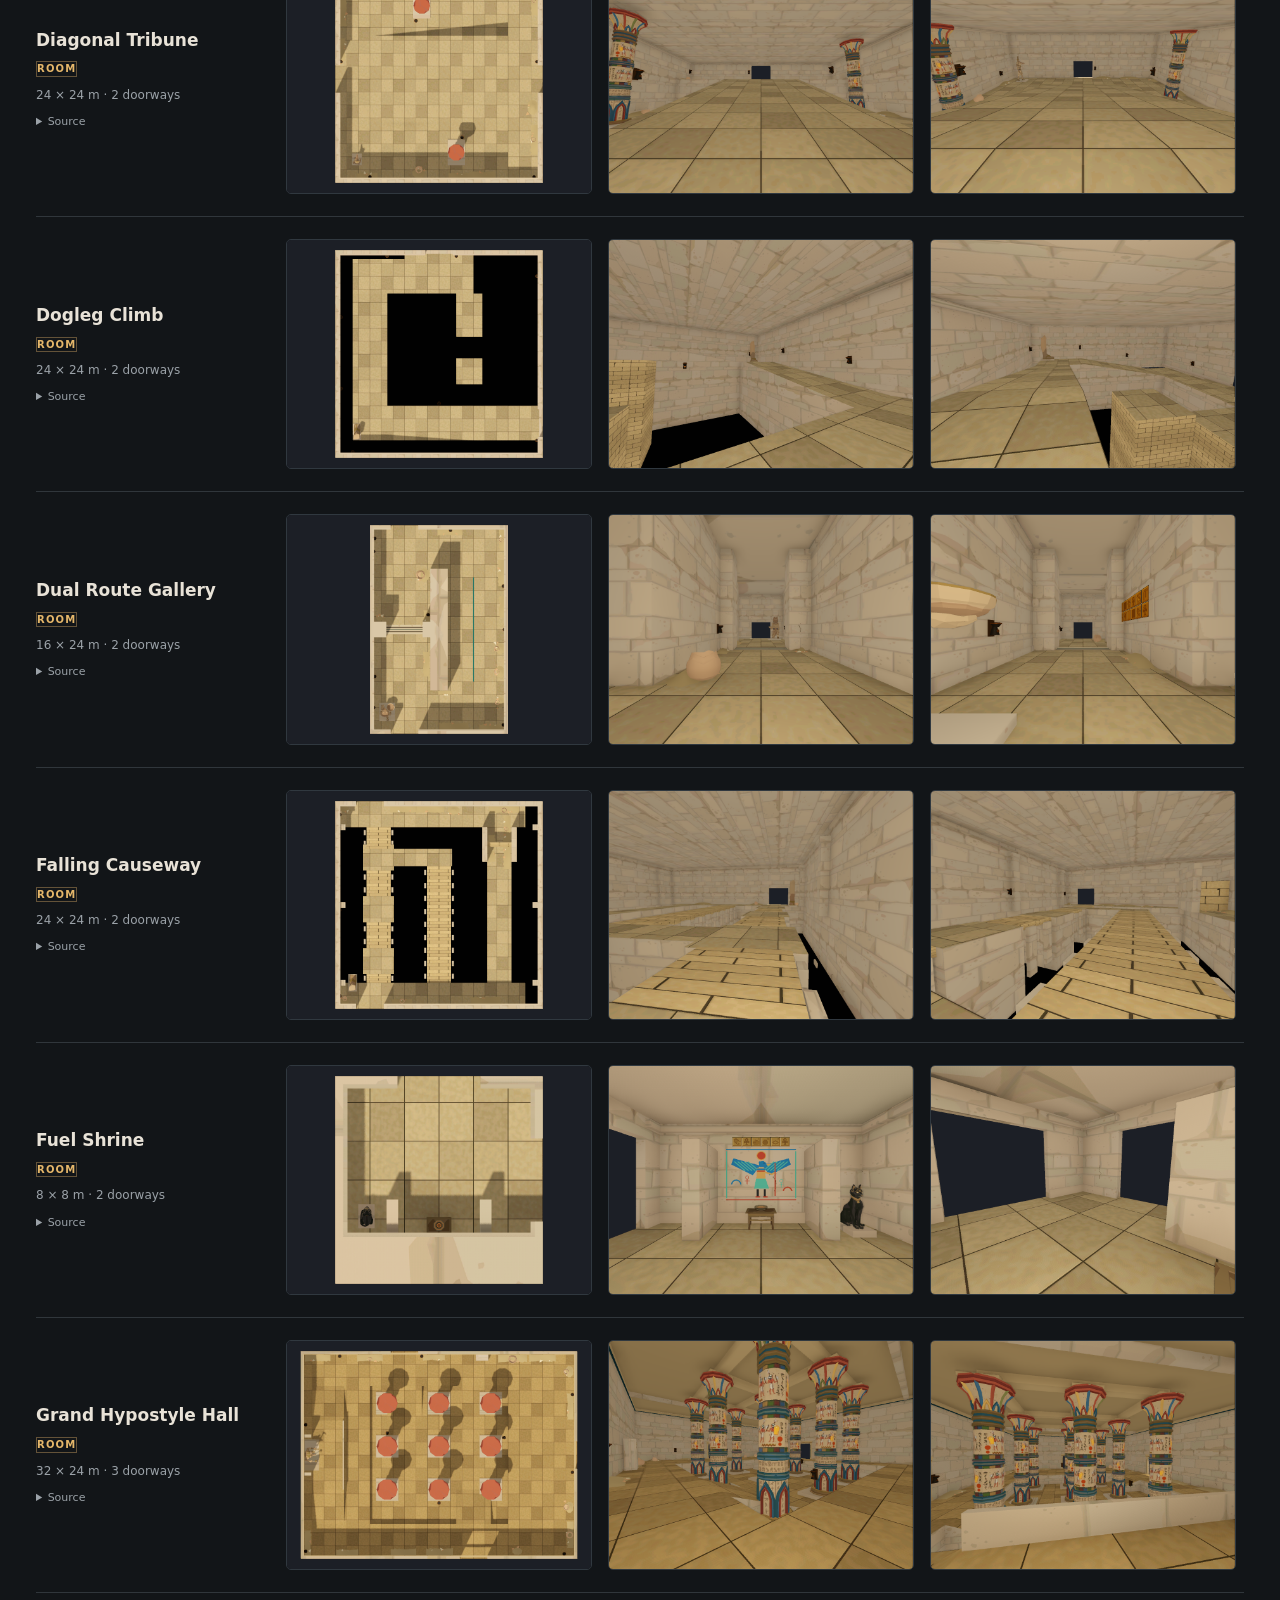
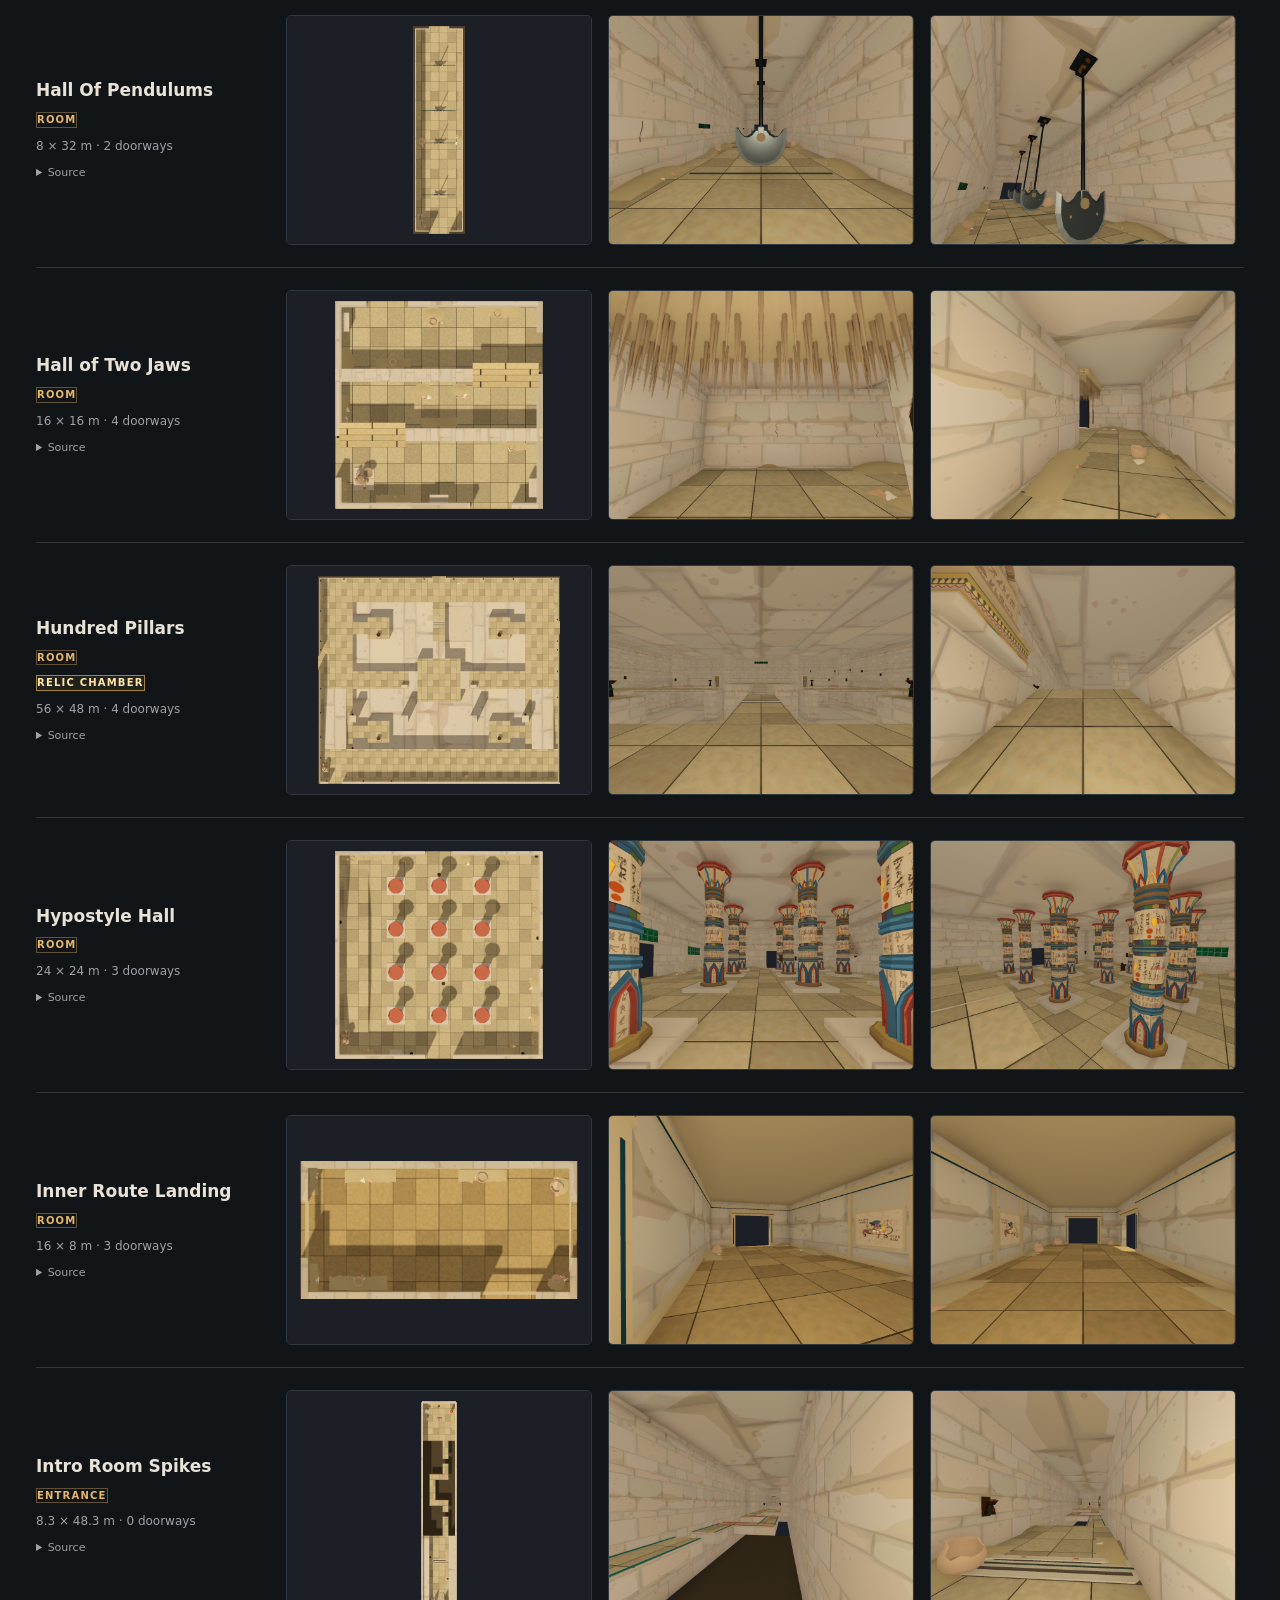
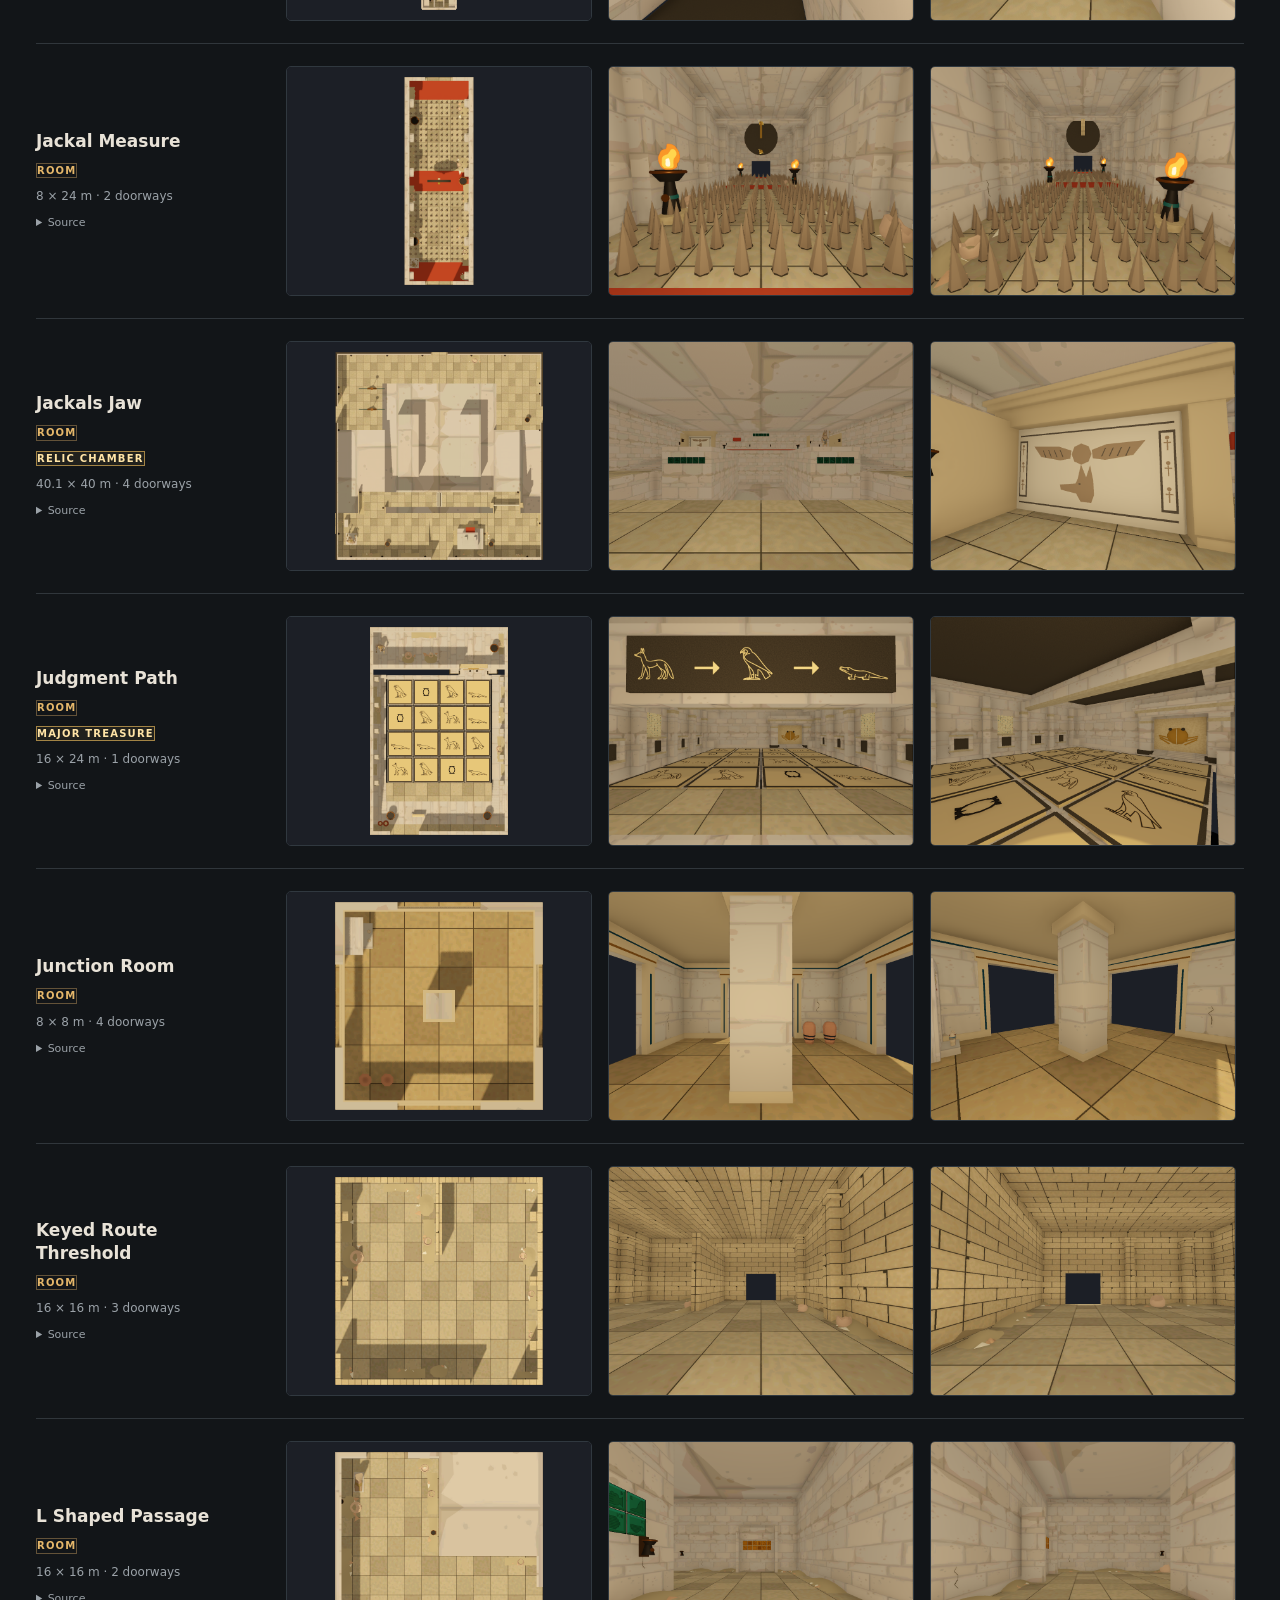
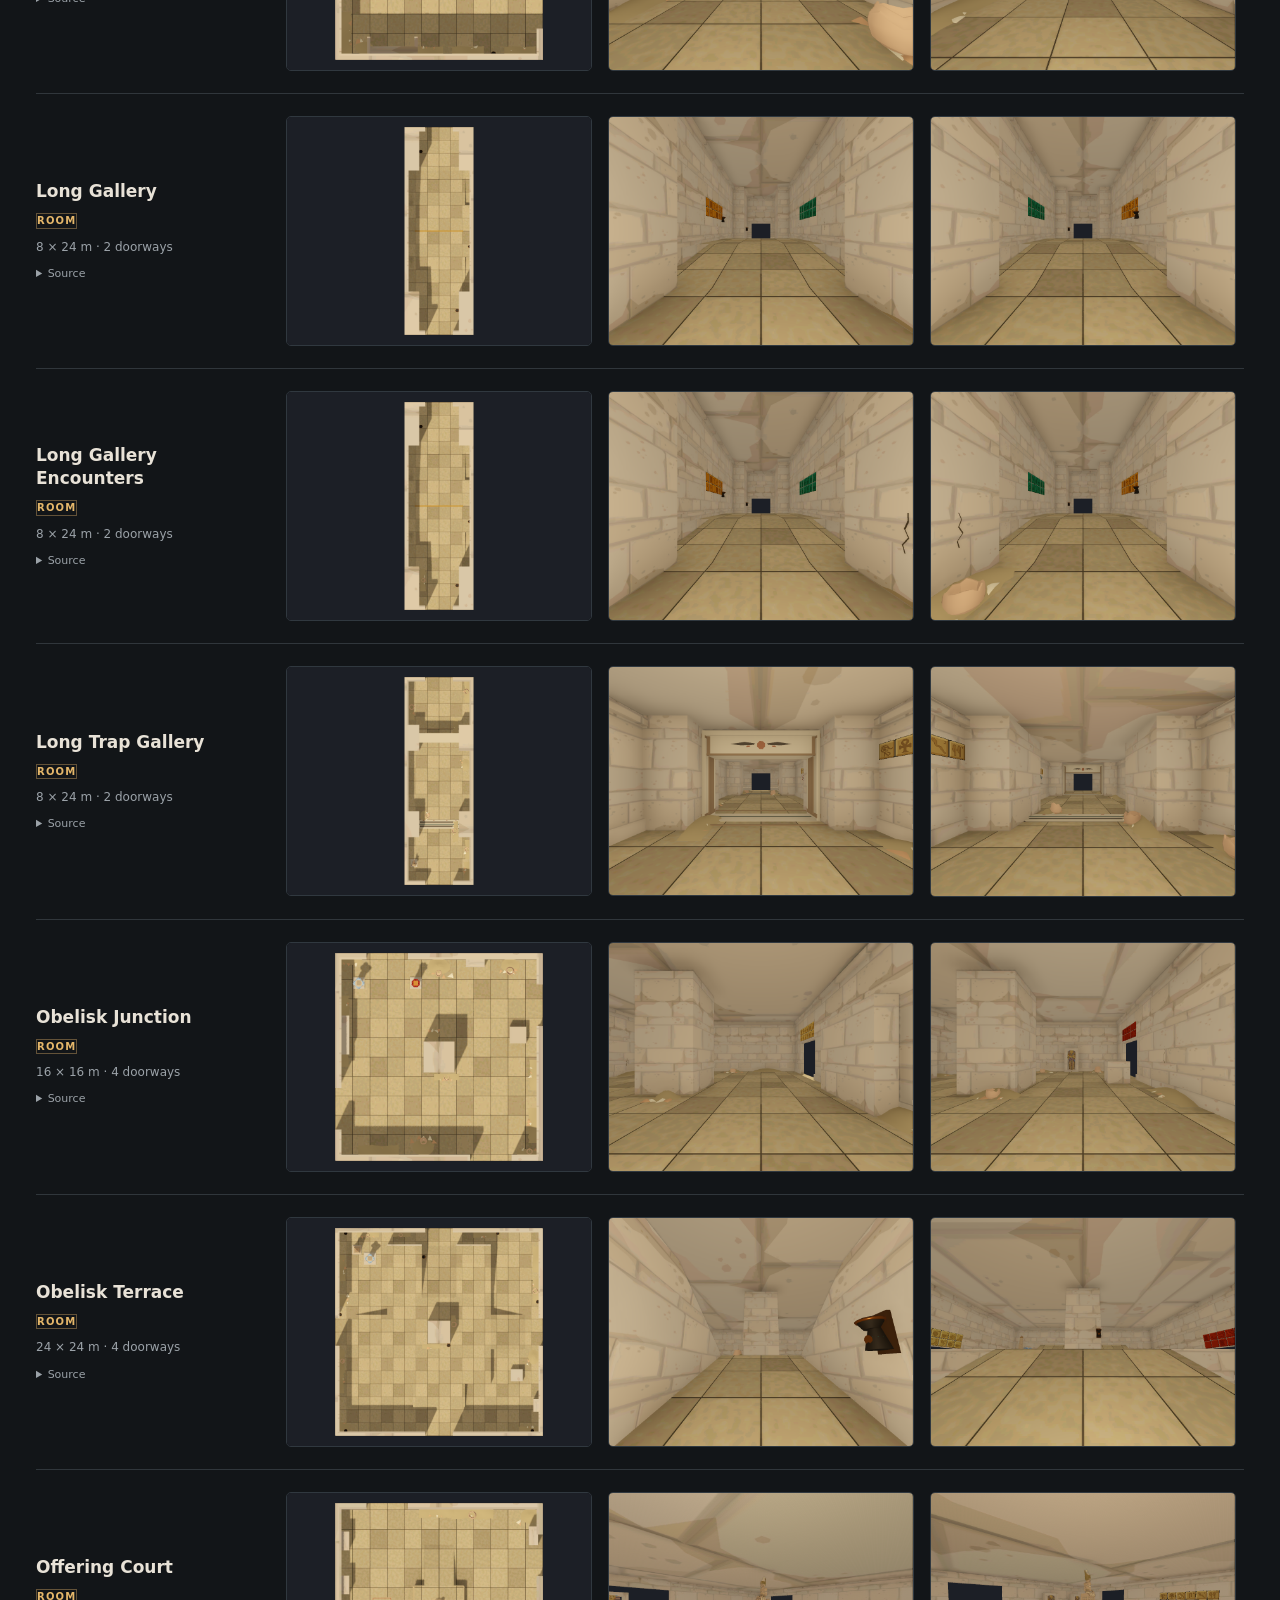
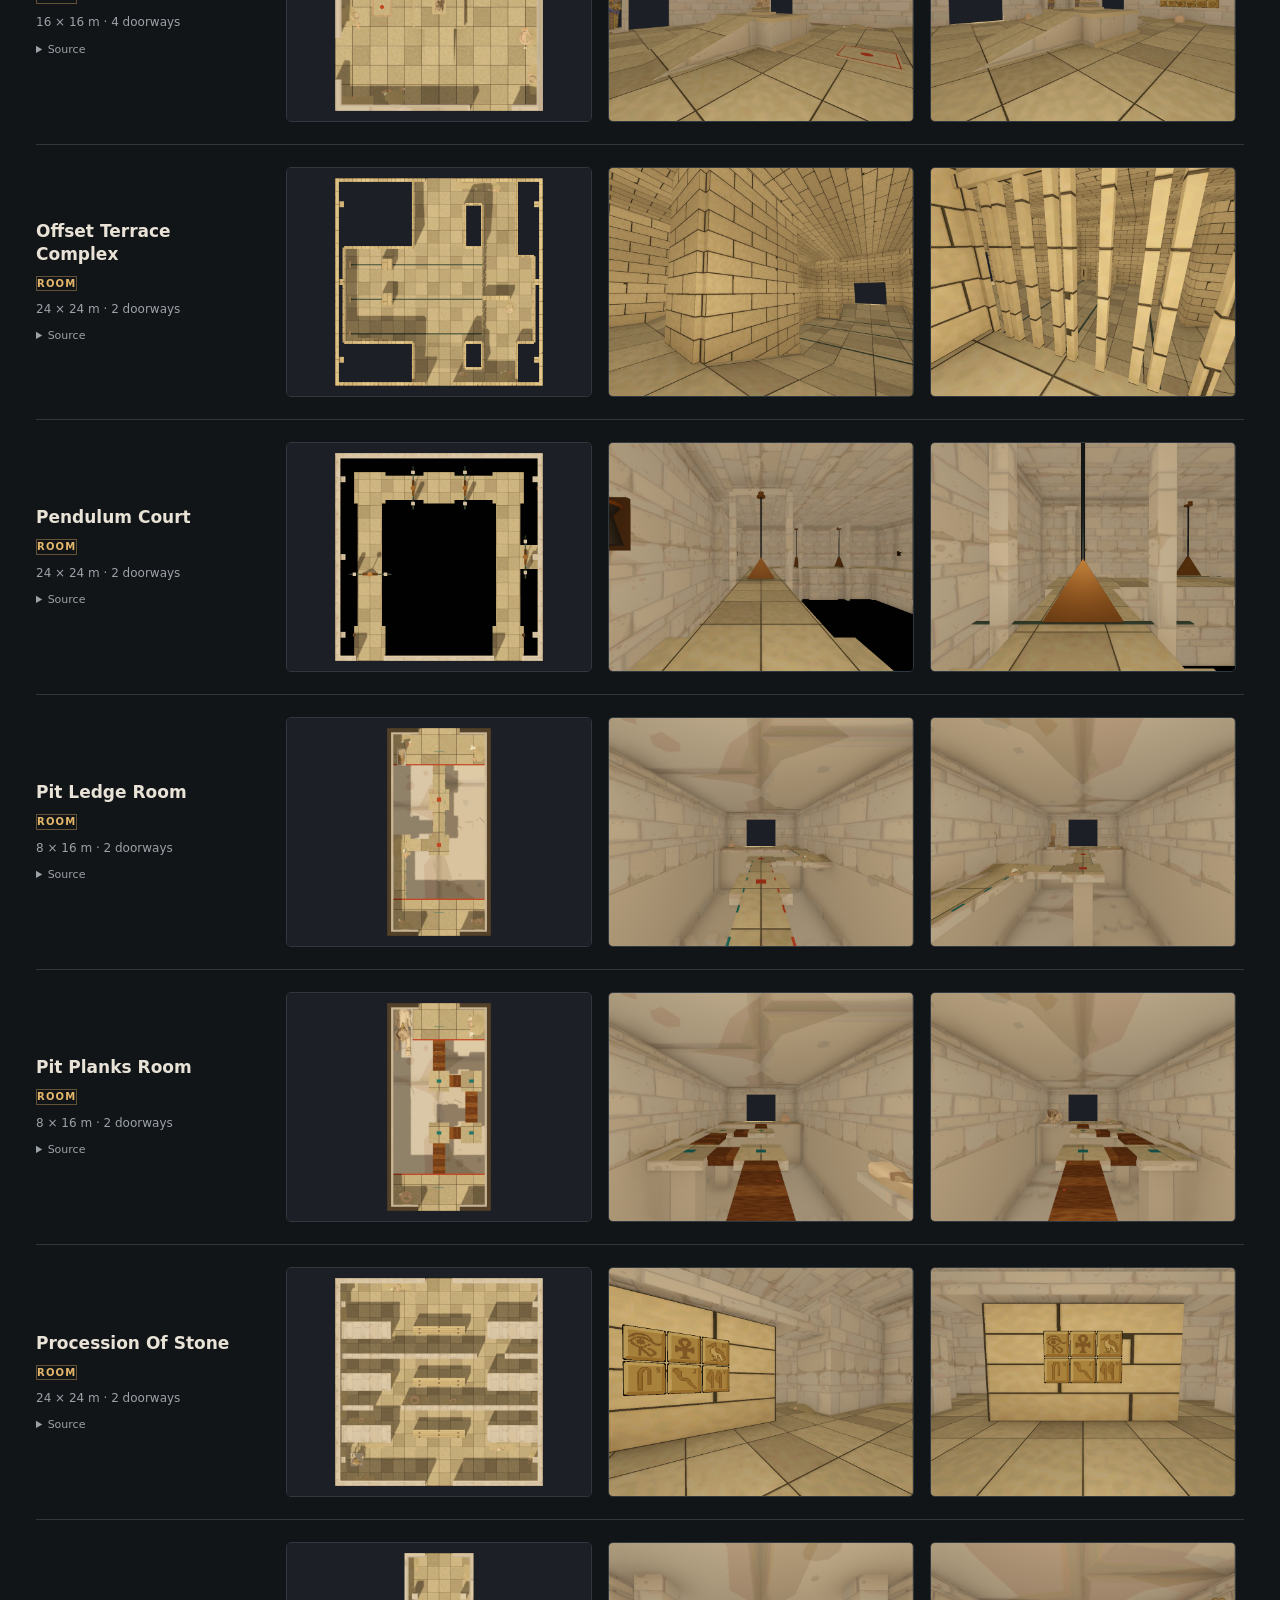
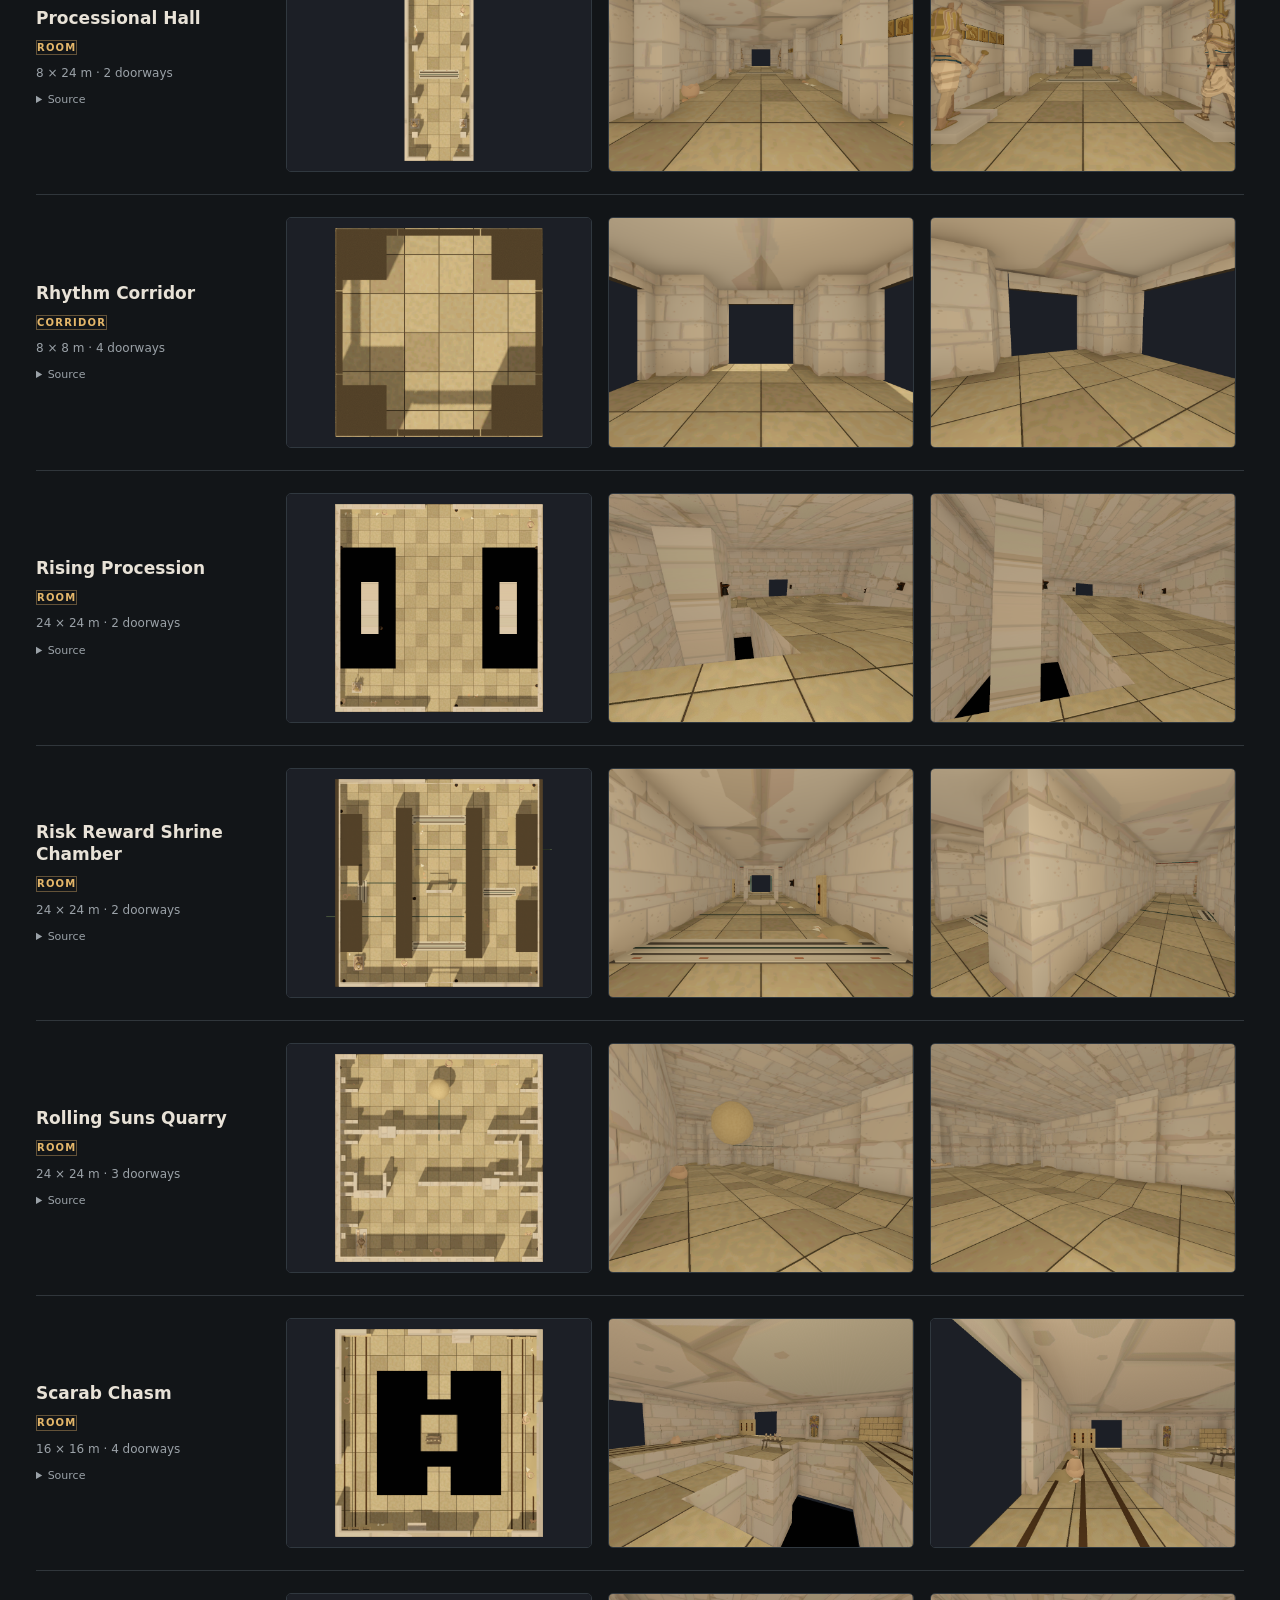
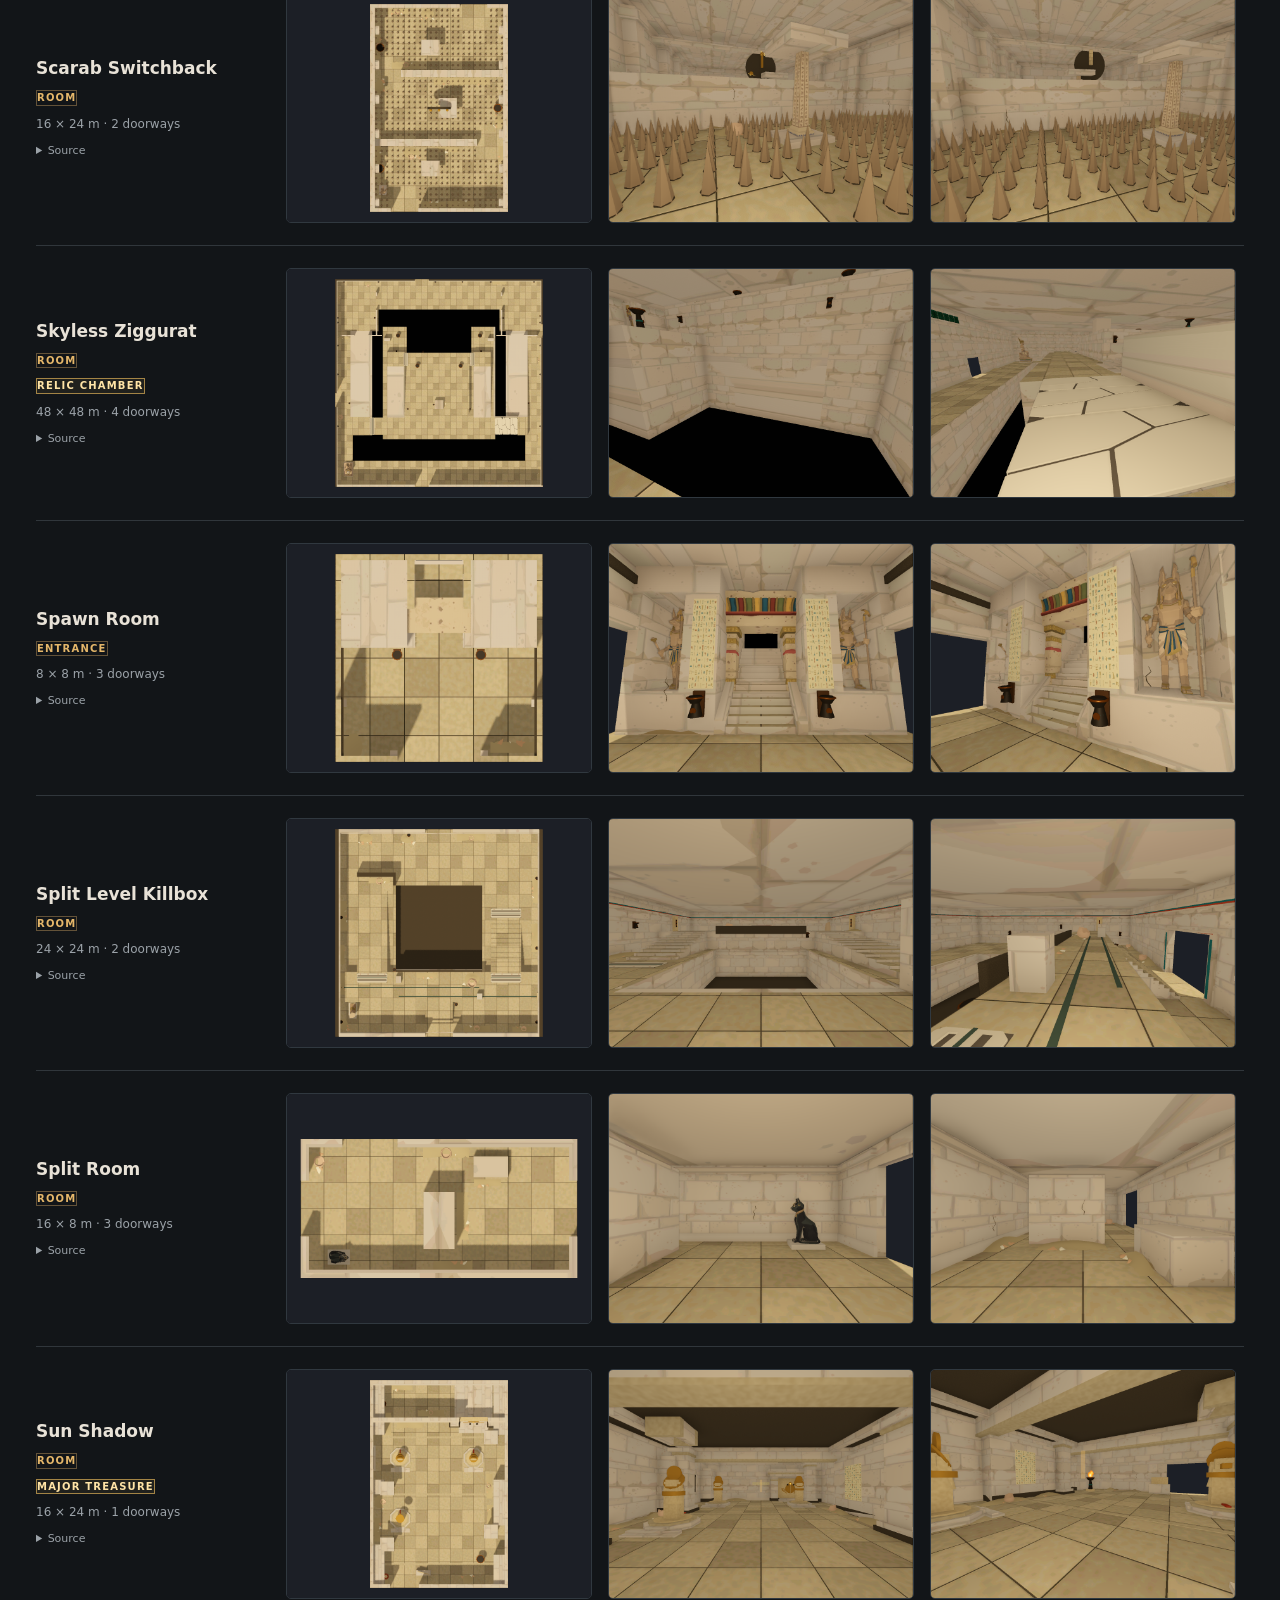
==== commit c8065307: "Present the chamber as a seeded wheel trap encounter" ====
--- a/site/index.html
+++ b/site/index.html
@@ -84,7 +84,6 @@
 <tr id="scarab_switchback" data-search="scarab switchback scarab_switchback room standard" data-kind="Room" data-category="standard" data-name="Scarab Switchback" data-area="384.0"><th scope="row"><a class="permalink" href="#scarab_switchback">Scarab Switchback</a><span class="tag">Room</span><span class="dimensions">16 × 24 m · 2 doorways</span><details><summary>Source</summary><code>levels/trenchbroom/maps/scarab_switchback.map</code></details></th><td data-label="Top down"><a class="shot" href="images/scarab_switchback/top.webp" data-title="Scarab Switchback · Top down"><img src="images/scarab_switchback/top.webp" width="960" height="720" loading="lazy" alt="Scarab Switchback — Top down"></a></td><td data-label="Interior 1"><a class="shot" href="images/scarab_switchback/interior-1.webp" data-title="Scarab Switchback · Interior 1"><img src="images/scarab_switchback/interior-1.webp" width="960" height="720" loading="lazy" alt="Scarab Switchback — Interior 1"></a></td><td data-label="Interior 2"><a class="shot" href="images/scarab_switchback/interior-2.webp" data-title="Scarab Switchback · Interior 2"><img src="images/scarab_switchback/interior-2.webp" width="960" height="720" loading="lazy" alt="Scarab Switchback — Interior 2"></a></td></tr>
 <tr id="skyless_ziggurat" data-search="skyless ziggurat skyless_ziggurat room relic chamber" data-kind="Room" data-category="relic" data-name="Skyless Ziggurat" data-area="2304.0"><th scope="row"><a class="permalink" href="#skyless_ziggurat">Skyless Ziggurat</a><span class="tag">Room</span><span class="tag reward">Relic chamber</span><span class="dimensions">48 × 48 m · 4 doorways</span><details><summary>Source</summary><code>levels/trenchbroom/maps/migrated/skyless_ziggurat.map</code></details></th><td data-label="Top down"><a class="shot" href="images/skyless_ziggurat/top.webp" data-title="Skyless Ziggurat · Top down"><img src="images/skyless_ziggurat/top.webp" width="960" height="720" loading="lazy" alt="Skyless Ziggurat — Top down"></a></td><td data-label="Interior 1"><a class="shot" href="images/skyless_ziggurat/interior-1.webp" data-title="Skyless Ziggurat · Interior 1"><img src="images/skyless_ziggurat/interior-1.webp" width="960" height="720" loading="lazy" alt="Skyless Ziggurat — Interior 1"></a></td><td data-label="Interior 2"><a class="shot" href="images/skyless_ziggurat/interior-2.webp" data-title="Skyless Ziggurat · Interior 2"><img src="images/skyless_ziggurat/interior-2.webp" width="960" height="720" loading="lazy" alt="Skyless Ziggurat — Interior 2"></a></td></tr>
 <tr id="spawn_room" data-search="spawn room spawn_room entrance standard" data-kind="Entrance" data-category="standard" data-name="Spawn Room" data-area="64.0"><th scope="row"><a class="permalink" href="#spawn_room">Spawn Room</a><span class="tag">Entrance</span><span class="dimensions">8 × 8 m · 3 doorways</span><details><summary>Source</summary><code>levels/trenchbroom/maps/migrated/spawn_room.map</code></details></th><td data-label="Top down"><a class="shot" href="images/spawn_room/top.webp" data-title="Spawn Room · Top down"><img src="images/spawn_room/top.webp" width="960" height="720" loading="lazy" alt="Spawn Room — Top down"></a></td><td data-label="Interior 1"><a class="shot" href="images/spawn_room/interior-1.webp" data-title="Spawn Room · Interior 1"><img src="images/spawn_room/interior-1.webp" width="960" height="720" loading="lazy" alt="Spawn Room — Interior 1"></a></td><td data-label="Interior 2"><a class="shot" href="images/spawn_room/interior-2.webp" data-title="Spawn Room · Interior 2"><img src="images/spawn_room/interior-2.webp" width="960" height="720" loading="lazy" alt="Spawn Room — Interior 2"></a></td></tr>
-<tr id="SpikeWheelChamber" data-search="spike wheel chamber spikewheelchamber room standard" data-kind="Room" data-category="standard" data-name="Spike Wheel Chamber" data-area="566.4000000000001"><th scope="row"><a class="permalink" href="#SpikeWheelChamber">Spike Wheel Chamber</a><span class="tag">Room</span><span class="dimensions">24 × 23.6 m · 3 doorways</span><details><summary>Source</summary><code>levels/trenchbroom/maps/spike_wheel_chamber.map</code></details></th><td data-label="Top down"><a class="shot" href="images/SpikeWheelChamber/top.webp" data-title="Spike Wheel Chamber · Top down"><img src="images/SpikeWheelChamber/top.webp" width="960" height="720" loading="lazy" alt="Spike Wheel Chamber — Top down"></a></td><td data-label="Interior 1"><a class="shot" href="images/SpikeWheelChamber/interior-1.webp" data-title="Spike Wheel Chamber · Interior 1"><img src="images/SpikeWheelChamber/interior-1.webp" width="960" height="720" loading="lazy" alt="Spike Wheel Chamber — Interior 1"></a></td><td data-label="Interior 2"><a class="shot" href="images/SpikeWheelChamber/interior-2.webp" data-title="Spike Wheel Chamber · Interior 2"><img src="images/SpikeWheelChamber/interior-2.webp" width="960" height="720" loading="lazy" alt="Spike Wheel Chamber — Interior 2"></a></td></tr>
 <tr id="SplitLevelKillbox" data-search="split level killbox splitlevelkillbox room standard" data-kind="Room" data-category="standard" data-name="Split Level Killbox" data-area="576.0"><th scope="row"><a class="permalink" href="#SplitLevelKillbox">Split Level Killbox</a><span class="tag">Room</span><span class="dimensions">24 × 24 m · 2 doorways</span><details><summary>Source</summary><code>levels/trenchbroom/maps/split_level_killbox.map</code></details></th><td data-label="Top down"><a class="shot" href="images/SplitLevelKillbox/top.webp" data-title="Split Level Killbox · Top down"><img src="images/SplitLevelKillbox/top.webp" width="960" height="720" loading="lazy" alt="Split Level Killbox — Top down"></a></td><td data-label="Interior 1"><a class="shot" href="images/SplitLevelKillbox/interior-1.webp" data-title="Split Level Killbox · Interior 1"><img src="images/SplitLevelKillbox/interior-1.webp" width="960" height="720" loading="lazy" alt="Split Level Killbox — Interior 1"></a></td><td data-label="Interior 2"><a class="shot" href="images/SplitLevelKillbox/interior-2.webp" data-title="Split Level Killbox · Interior 2"><img src="images/SplitLevelKillbox/interior-2.webp" width="960" height="720" loading="lazy" alt="Split Level Killbox — Interior 2"></a></td></tr>
 <tr id="split_room" data-search="split room split_room room standard" data-kind="Room" data-category="standard" data-name="Split Room" data-area="128.0"><th scope="row"><a class="permalink" href="#split_room">Split Room</a><span class="tag">Room</span><span class="dimensions">16 × 8 m · 3 doorways</span><details><summary>Source</summary><code>levels/trenchbroom/maps/migrated/split_room.map</code></details></th><td data-label="Top down"><a class="shot" href="images/split_room/top.webp" data-title="Split Room · Top down"><img src="images/split_room/top.webp" width="960" height="720" loading="lazy" alt="Split Room — Top down"></a></td><td data-label="Interior 1"><a class="shot" href="images/split_room/interior-1.webp" data-title="Split Room · Interior 1"><img src="images/split_room/interior-1.webp" width="960" height="720" loading="lazy" alt="Split Room — Interior 1"></a></td><td data-label="Interior 2"><a class="shot" href="images/split_room/interior-2.webp" data-title="Split Room · Interior 2"><img src="images/split_room/interior-2.webp" width="960" height="720" loading="lazy" alt="Split Room — Interior 2"></a></td></tr>
 <tr id="sun_shadow" data-search="sun shadow sun_shadow room major treasure" data-kind="Room" data-category="treasure" data-name="Sun Shadow" data-area="384.0"><th scope="row"><a class="permalink" href="#sun_shadow">Sun Shadow</a><span class="tag">Room</span><span class="tag reward">Major treasure</span><span class="dimensions">16 × 24 m · 1 doorways</span><details><summary>Source</summary><code>levels/trenchbroom/maps/sun_shadow.map</code></details></th><td data-label="Top down"><a class="shot" href="images/sun_shadow/top.webp" data-title="Sun Shadow · Top down"><img src="images/sun_shadow/top.webp" width="960" height="720" loading="lazy" alt="Sun Shadow — Top down"></a></td><td data-label="Interior 1"><a class="shot" href="images/sun_shadow/interior-1.webp" data-title="Sun Shadow · Interior 1"><img src="images/sun_shadow/interior-1.webp" width="960" height="720" loading="lazy" alt="Sun Shadow — Interior 1"></a></td><td data-label="Interior 2"><a class="shot" href="images/sun_shadow/interior-2.webp" data-title="Sun Shadow · Interior 2"><img src="images/sun_shadow/interior-2.webp" width="960" height="720" loading="lazy" alt="Sun Shadow — Interior 2"></a></td></tr>
@@ -100,7 +99,8 @@
 <tr id="treasury_of_weights" data-search="treasury of weights treasury_of_weights room major treasure" data-kind="Room" data-category="treasure" data-name="Treasury Of Weights" data-area="384.0"><th scope="row"><a class="permalink" href="#treasury_of_weights">Treasury Of Weights</a><span class="tag">Room</span><span class="tag reward">Major treasure</span><span class="dimensions">16 × 24 m · 2 doorways</span><details><summary>Source</summary><code>levels/trenchbroom/maps/migrated/treasury_of_weights.map</code></details></th><td data-label="Top down"><a class="shot" href="images/treasury_of_weights/top.webp" data-title="Treasury Of Weights · Top down"><img src="images/treasury_of_weights/top.webp" width="960" height="720" loading="lazy" alt="Treasury Of Weights — Top down"></a></td><td data-label="Interior 1"><a class="shot" href="images/treasury_of_weights/interior-1.webp" data-title="Treasury Of Weights · Interior 1"><img src="images/treasury_of_weights/interior-1.webp" width="960" height="720" loading="lazy" alt="Treasury Of Weights — Interior 1"></a></td><td data-label="Interior 2"><a class="shot" href="images/treasury_of_weights/interior-2.webp" data-title="Treasury Of Weights · Interior 2"><img src="images/treasury_of_weights/interior-2.webp" width="960" height="720" loading="lazy" alt="Treasury Of Weights — Interior 2"></a></td></tr>
 <tr id="trenchbroom_fuel_shrine" data-search="trenchbroom fuel shrine trenchbroom_fuel_shrine room standard" data-kind="Room" data-category="standard" data-name="Trenchbroom Fuel Shrine" data-area="64.0"><th scope="row"><a class="permalink" href="#trenchbroom_fuel_shrine">Trenchbroom Fuel Shrine</a><span class="tag">Room</span><span class="dimensions">8 × 8 m · 2 doorways</span><details><summary>Source</summary><code>levels/trenchbroom/maps/fuel_shrine.map</code></details></th><td data-label="Top down"><a class="shot" href="images/trenchbroom_fuel_shrine/top.webp" data-title="Trenchbroom Fuel Shrine · Top down"><img src="images/trenchbroom_fuel_shrine/top.webp" width="960" height="720" loading="lazy" alt="Trenchbroom Fuel Shrine — Top down"></a></td><td data-label="Interior 1"><a class="shot" href="images/trenchbroom_fuel_shrine/interior-1.webp" data-title="Trenchbroom Fuel Shrine · Interior 1"><img src="images/trenchbroom_fuel_shrine/interior-1.webp" width="960" height="720" loading="lazy" alt="Trenchbroom Fuel Shrine — Interior 1"></a></td><td data-label="Interior 2"><a class="shot" href="images/trenchbroom_fuel_shrine/interior-2.webp" data-title="Trenchbroom Fuel Shrine · Interior 2"><img src="images/trenchbroom_fuel_shrine/interior-2.webp" width="960" height="720" loading="lazy" alt="Trenchbroom Fuel Shrine — Interior 2"></a></td></tr>
 <tr id="twin_court_crypt" data-search="twin court crypt twin_court_crypt room standard" data-kind="Room" data-category="standard" data-name="Twin Court Crypt" data-area="1280.0"><th scope="row"><a class="permalink" href="#twin_court_crypt">Twin Court Crypt</a><span class="tag">Room</span><span class="dimensions">40 × 32 m · 4 doorways</span><details><summary>Source</summary><code>levels/trenchbroom/maps/twin_court_crypt.map</code></details></th><td data-label="Top down"><a class="shot" href="images/twin_court_crypt/top.webp" data-title="Twin Court Crypt · Top down"><img src="images/twin_court_crypt/top.webp" width="960" height="720" loading="lazy" alt="Twin Court Crypt — Top down"></a></td><td data-label="Interior 1"><a class="shot" href="images/twin_court_crypt/interior-1.webp" data-title="Twin Court Crypt · Interior 1"><img src="images/twin_court_crypt/interior-1.webp" width="960" height="720" loading="lazy" alt="Twin Court Crypt — Interior 1"></a></td><td data-label="Interior 2"><a class="shot" href="images/twin_court_crypt/interior-2.webp" data-title="Twin Court Crypt · Interior 2"><img src="images/twin_court_crypt/interior-2.webp" width="960" height="720" loading="lazy" alt="Twin Court Crypt — Interior 2"></a></td></tr>
-<tr id="vault_room" data-search="vault room vault_room room major treasure" data-kind="Room" data-category="treasure" data-name="Vault Room" data-area="128.0"><th scope="row"><a class="permalink" href="#vault_room">Vault Room</a><span class="tag">Room</span><span class="tag reward">Major treasure</span><span class="dimensions">16 × 8 m · 1 doorways</span><details><summary>Source</summary><code>levels/trenchbroom/maps/migrated/vault_room.map</code></details></th><td data-label="Top down"><a class="shot" href="images/vault_room/top.webp" data-title="Vault Room · Top down"><img src="images/vault_room/top.webp" width="960" height="720" loading="lazy" alt="Vault Room — Top down"></a></td><td data-label="Interior 1"><a class="shot" href="images/vault_room/interior-1.webp" data-title="Vault Room · Interior 1"><img src="images/vault_room/interior-1.webp" width="960" height="720" loading="lazy" alt="Vault Room — Interior 1"></a></td><td data-label="Interior 2"><a class="shot" href="images/vault_room/interior-2.webp" data-title="Vault Room · Interior 2"><img src="images/vault_room/interior-2.webp" width="960" height="720" loading="lazy" alt="Vault Room — Interior 2"></a></td></tr></tbody>
+<tr id="vault_room" data-search="vault room vault_room room major treasure" data-kind="Room" data-category="treasure" data-name="Vault Room" data-area="128.0"><th scope="row"><a class="permalink" href="#vault_room">Vault Room</a><span class="tag">Room</span><span class="tag reward">Major treasure</span><span class="dimensions">16 × 8 m · 1 doorways</span><details><summary>Source</summary><code>levels/trenchbroom/maps/migrated/vault_room.map</code></details></th><td data-label="Top down"><a class="shot" href="images/vault_room/top.webp" data-title="Vault Room · Top down"><img src="images/vault_room/top.webp" width="960" height="720" loading="lazy" alt="Vault Room — Top down"></a></td><td data-label="Interior 1"><a class="shot" href="images/vault_room/interior-1.webp" data-title="Vault Room · Interior 1"><img src="images/vault_room/interior-1.webp" width="960" height="720" loading="lazy" alt="Vault Room — Interior 1"></a></td><td data-label="Interior 2"><a class="shot" href="images/vault_room/interior-2.webp" data-title="Vault Room · Interior 2"><img src="images/vault_room/interior-2.webp" width="960" height="720" loading="lazy" alt="Vault Room — Interior 2"></a></td></tr>
+<tr id="SpikeWheelChamber" data-search="wheel chamber spikewheelchamber room standard" data-kind="Room" data-category="standard" data-name="Wheel Chamber" data-area="566.4000000000001"><th scope="row"><a class="permalink" href="#SpikeWheelChamber">Wheel Chamber</a><span class="tag">Room</span><span class="dimensions">24 × 23.6 m · 3 doorways</span><details><summary>Source</summary><code>levels/trenchbroom/maps/spike_wheel_chamber.map</code></details></th><td data-label="Top down"><a class="shot" href="images/SpikeWheelChamber/top.webp" data-title="Wheel Chamber · Top down"><img src="images/SpikeWheelChamber/top.webp" width="960" height="720" loading="lazy" alt="Wheel Chamber — Top down"></a></td><td data-label="Interior 1"><a class="shot" href="images/SpikeWheelChamber/interior-1.webp" data-title="Wheel Chamber · Interior 1"><img src="images/SpikeWheelChamber/interior-1.webp" width="960" height="720" loading="lazy" alt="Wheel Chamber — Interior 1"></a></td><td data-label="Interior 2"><a class="shot" href="images/SpikeWheelChamber/interior-2.webp" data-title="Wheel Chamber · Interior 2"><img src="images/SpikeWheelChamber/interior-2.webp" width="960" height="720" loading="lazy" alt="Wheel Chamber — Interior 2"></a></td></tr></tbody>
   </table>
   <p id="empty" hidden>No rooms match. Try another name or show all spaces.</p>
   <footer>
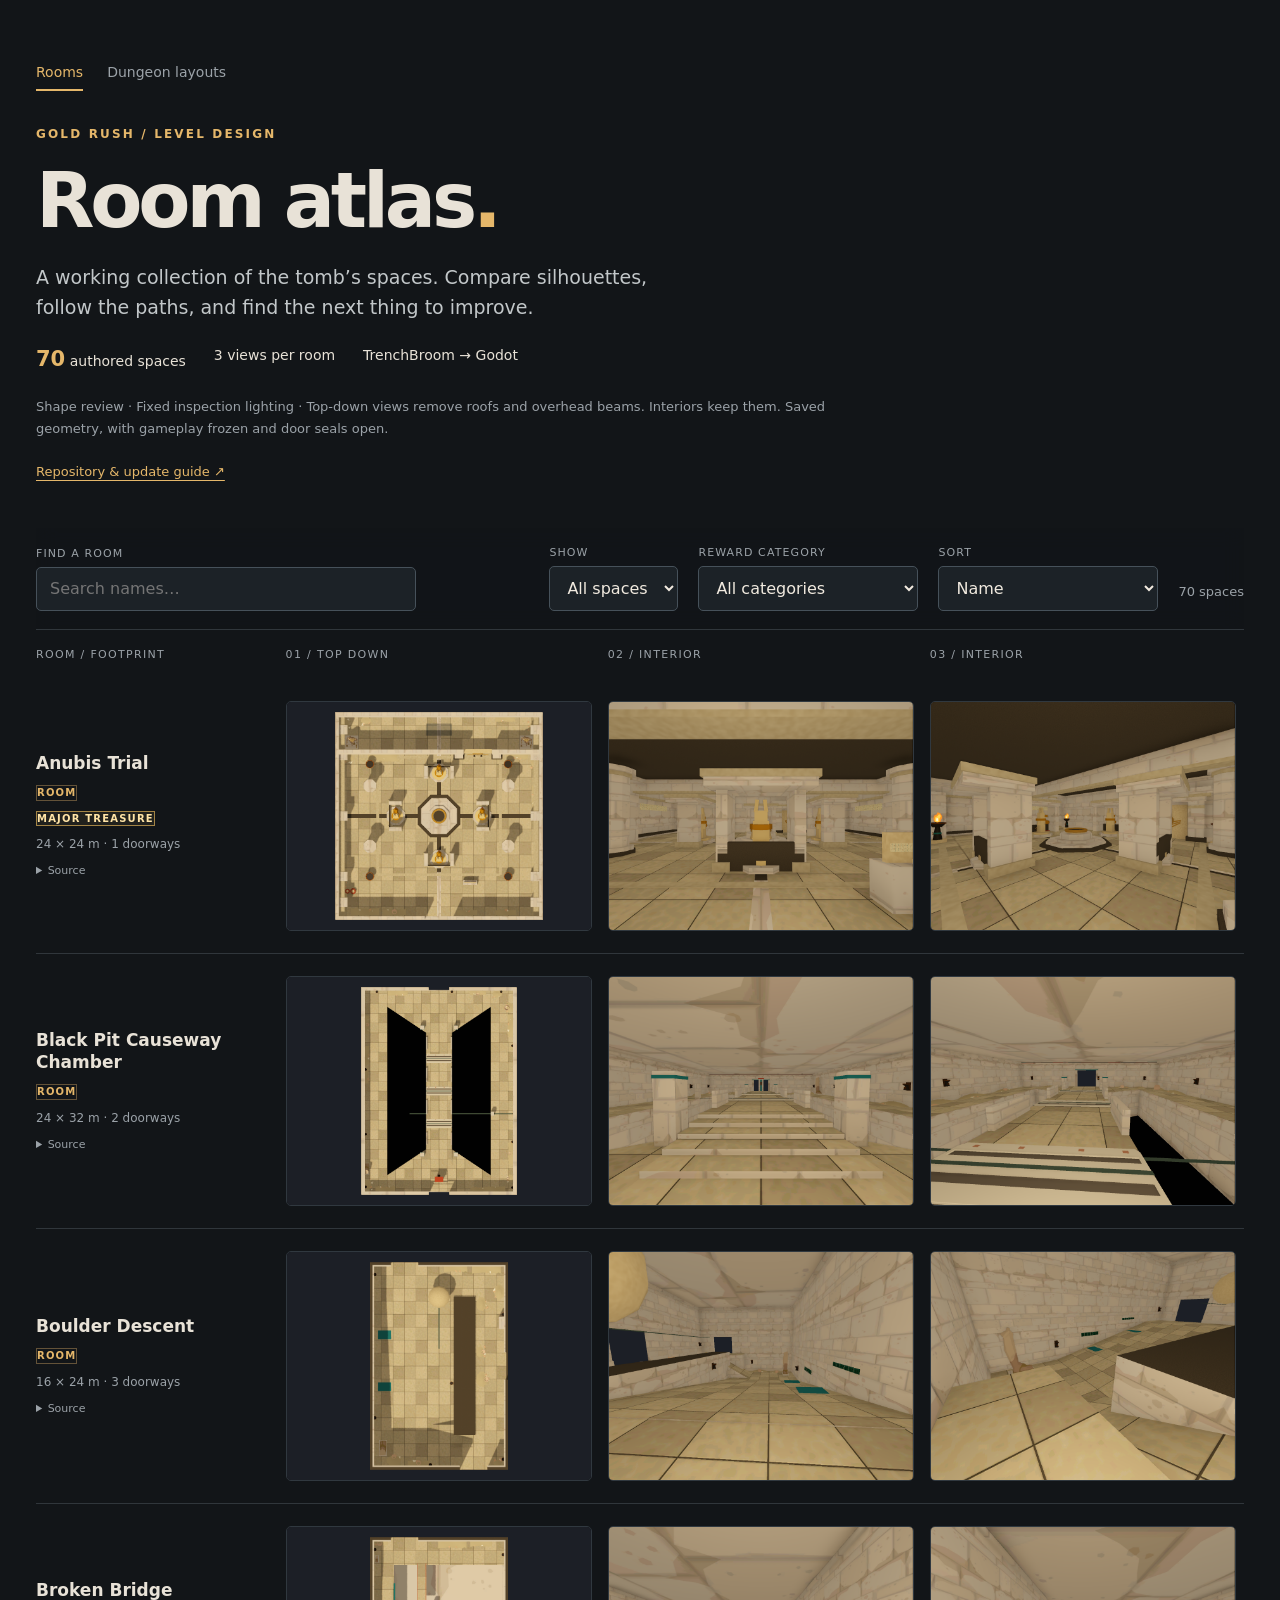
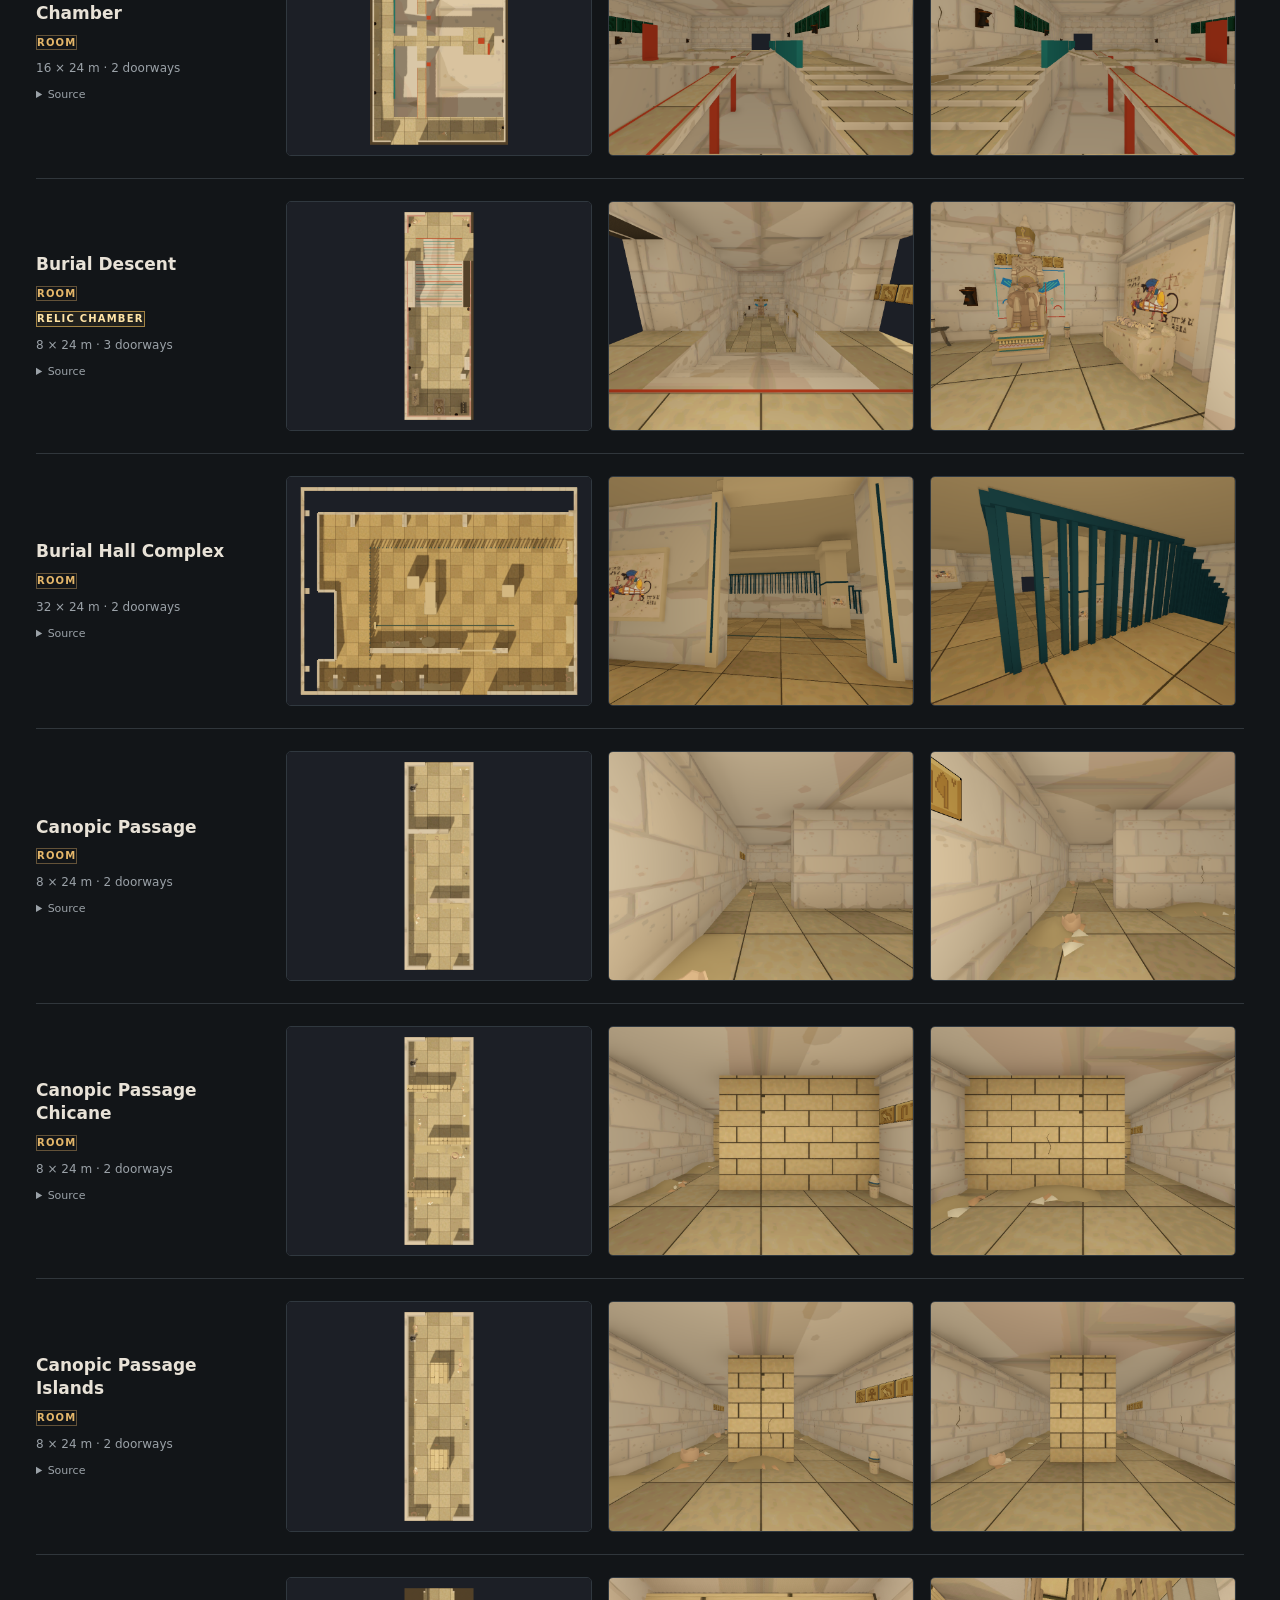
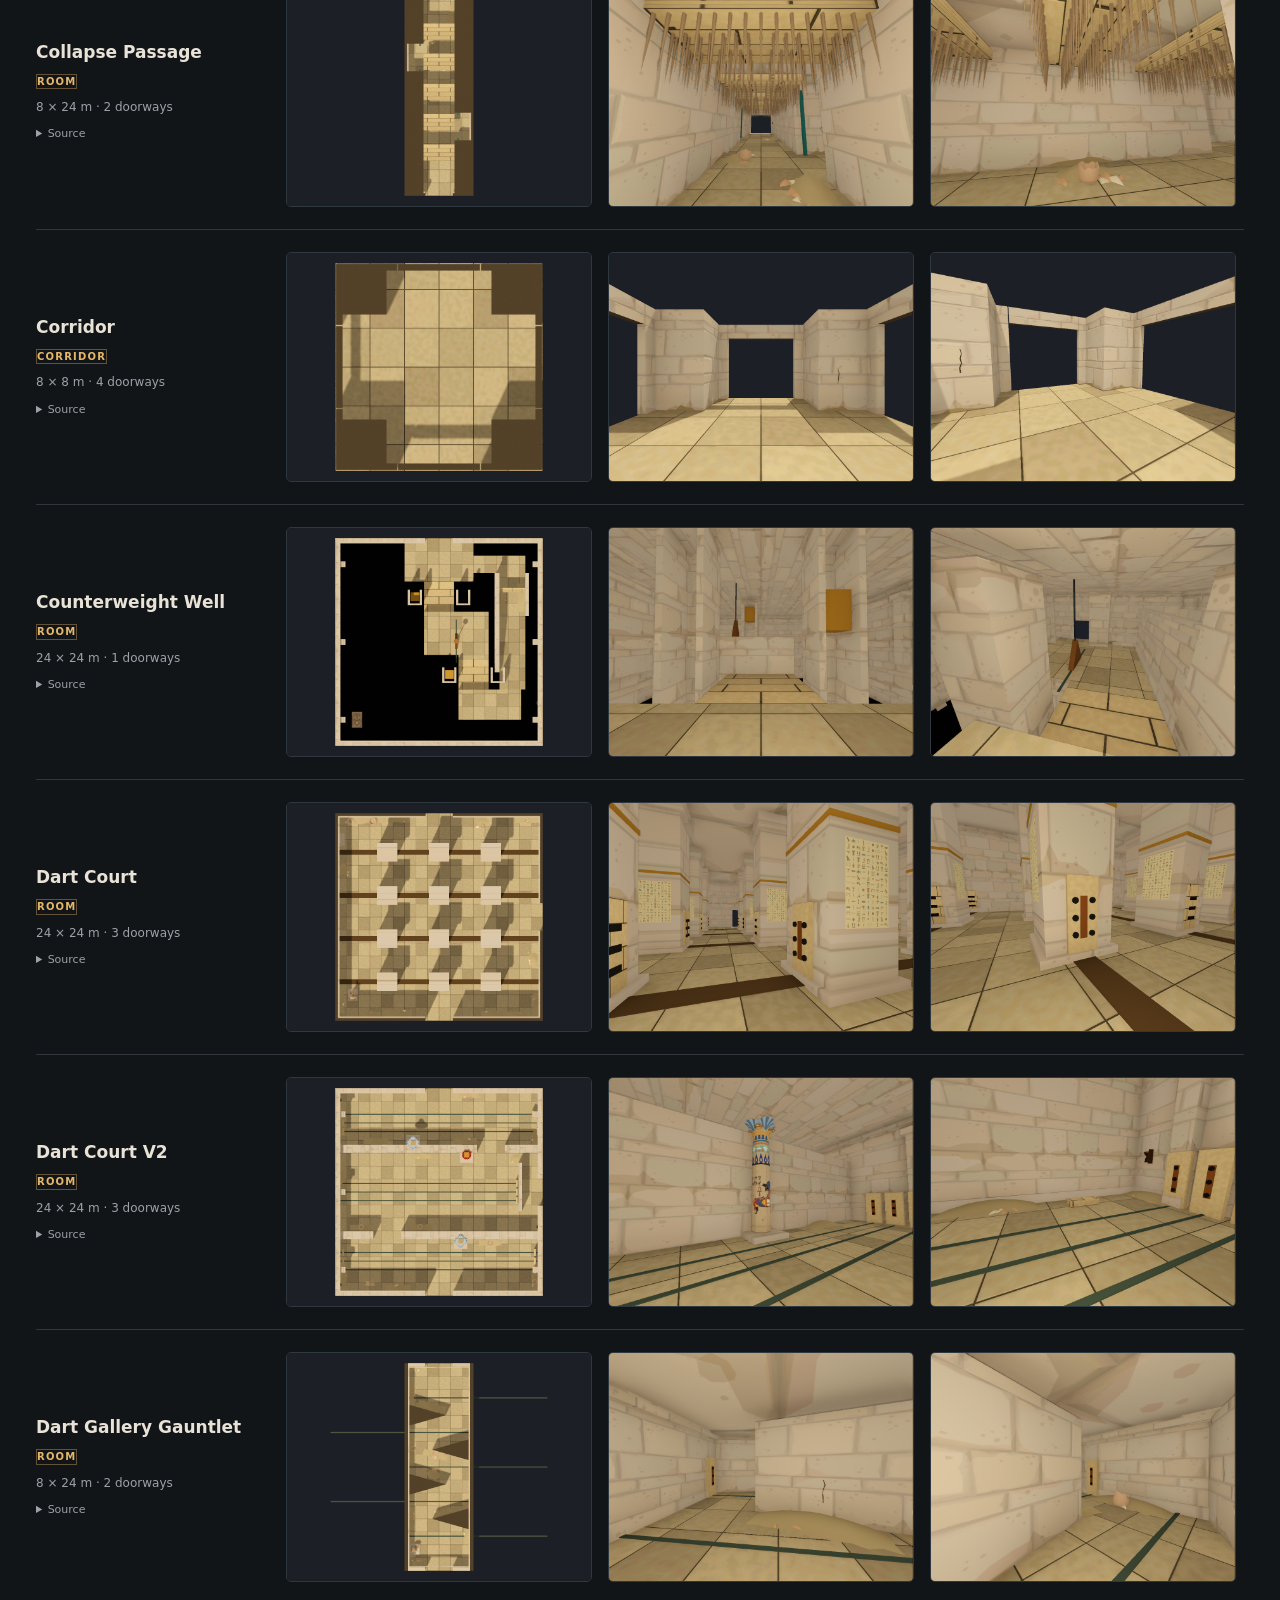
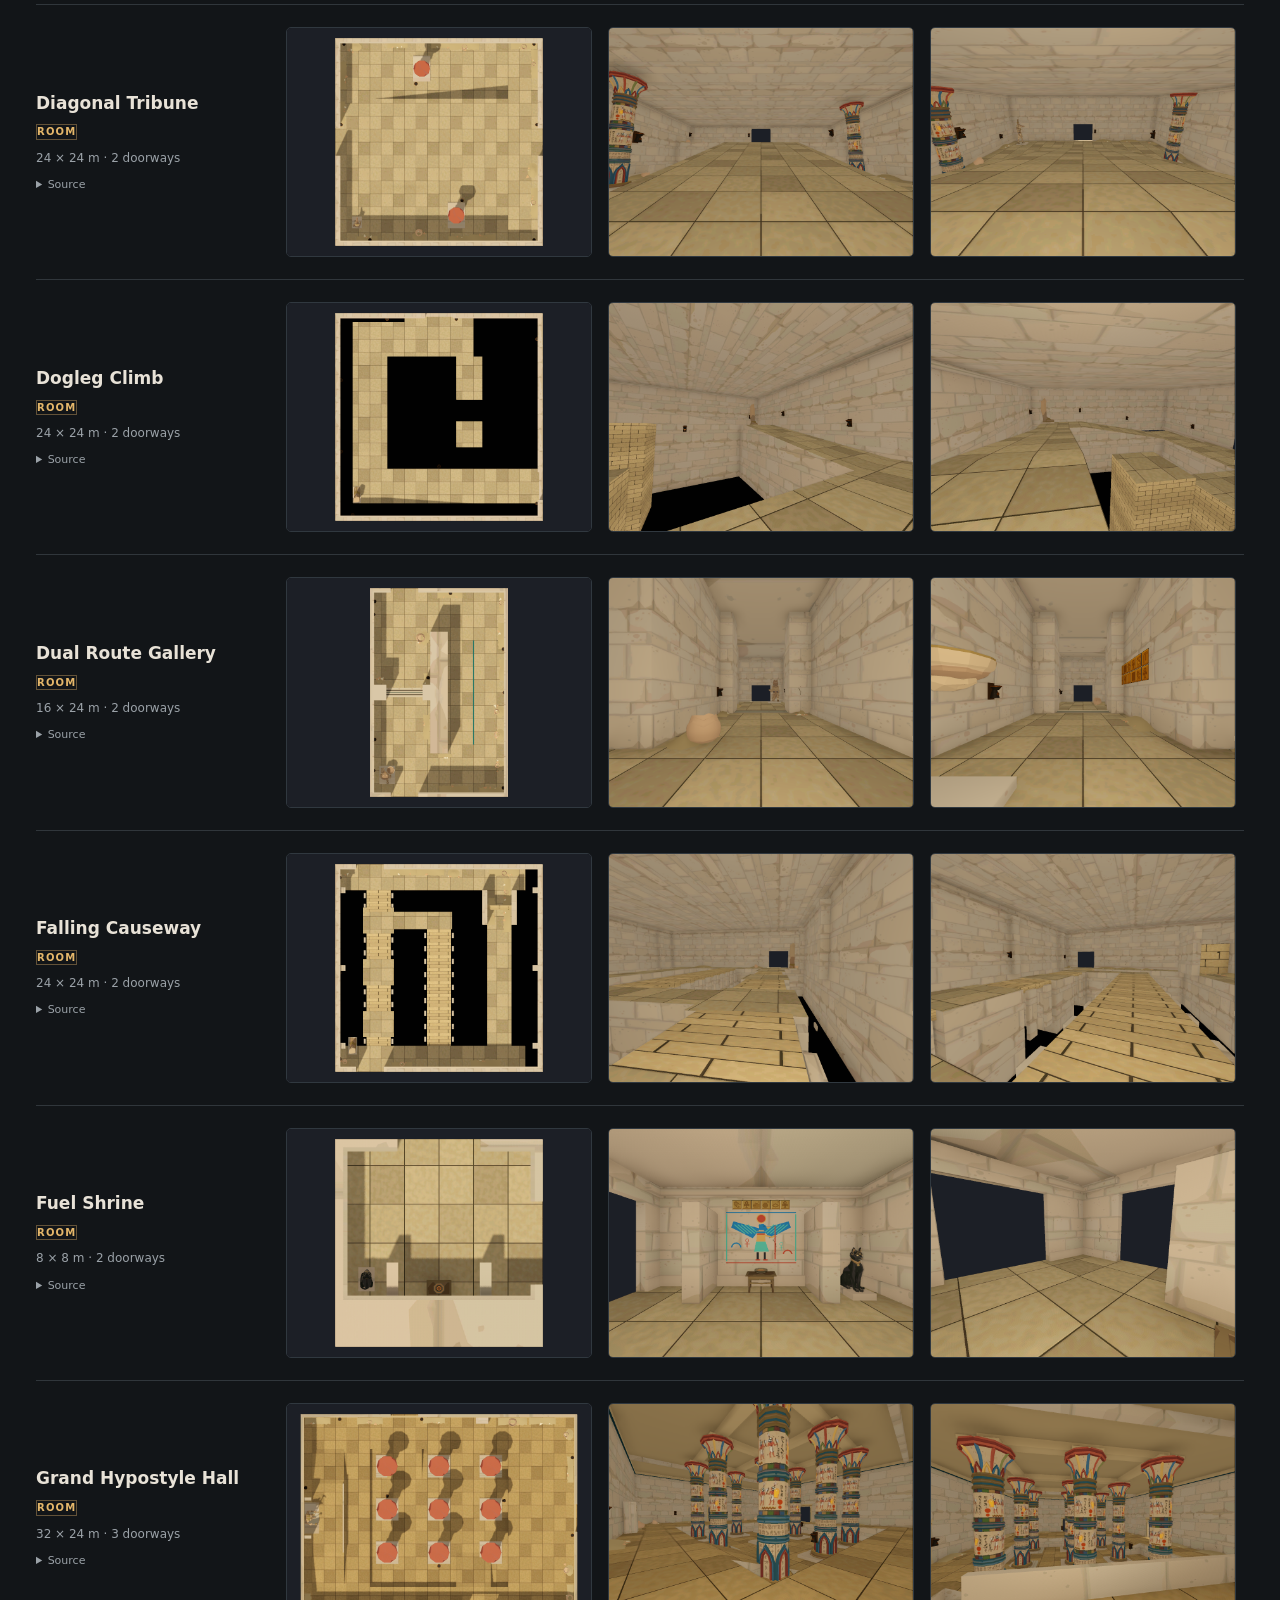
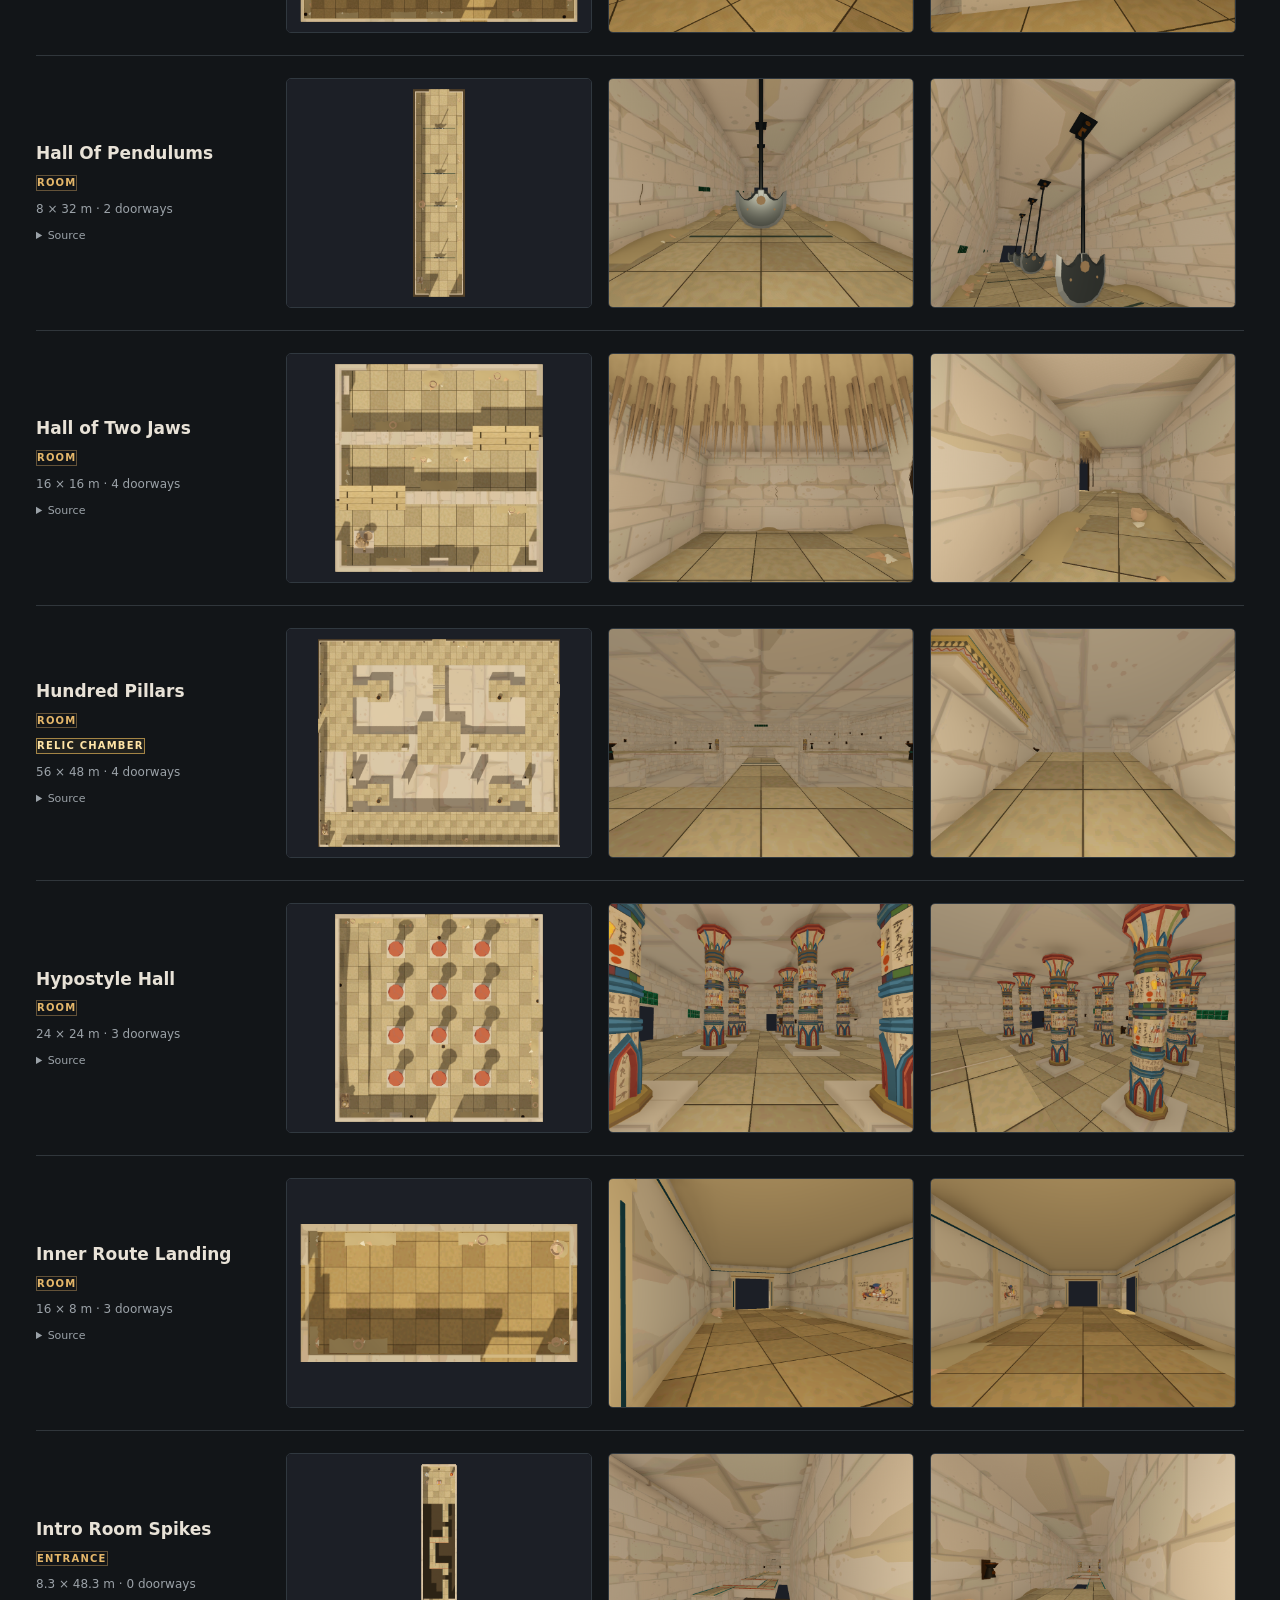
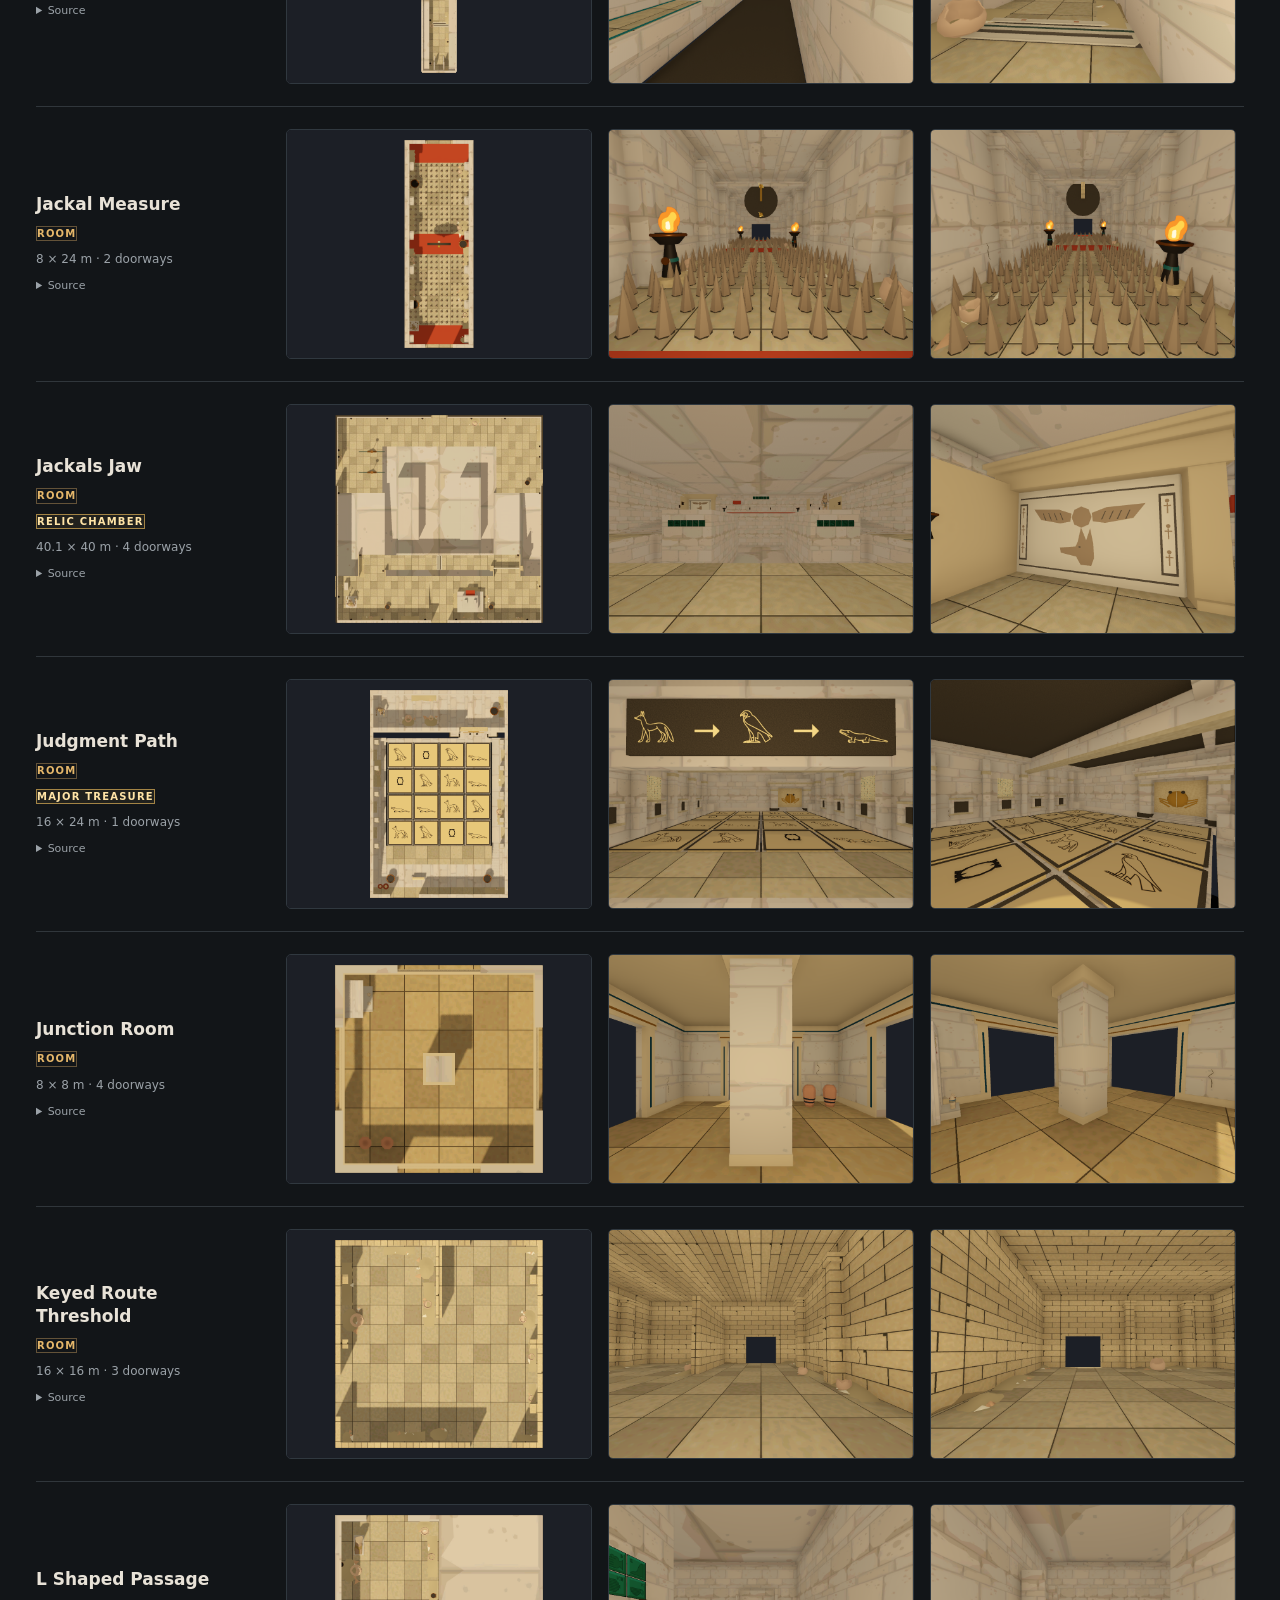
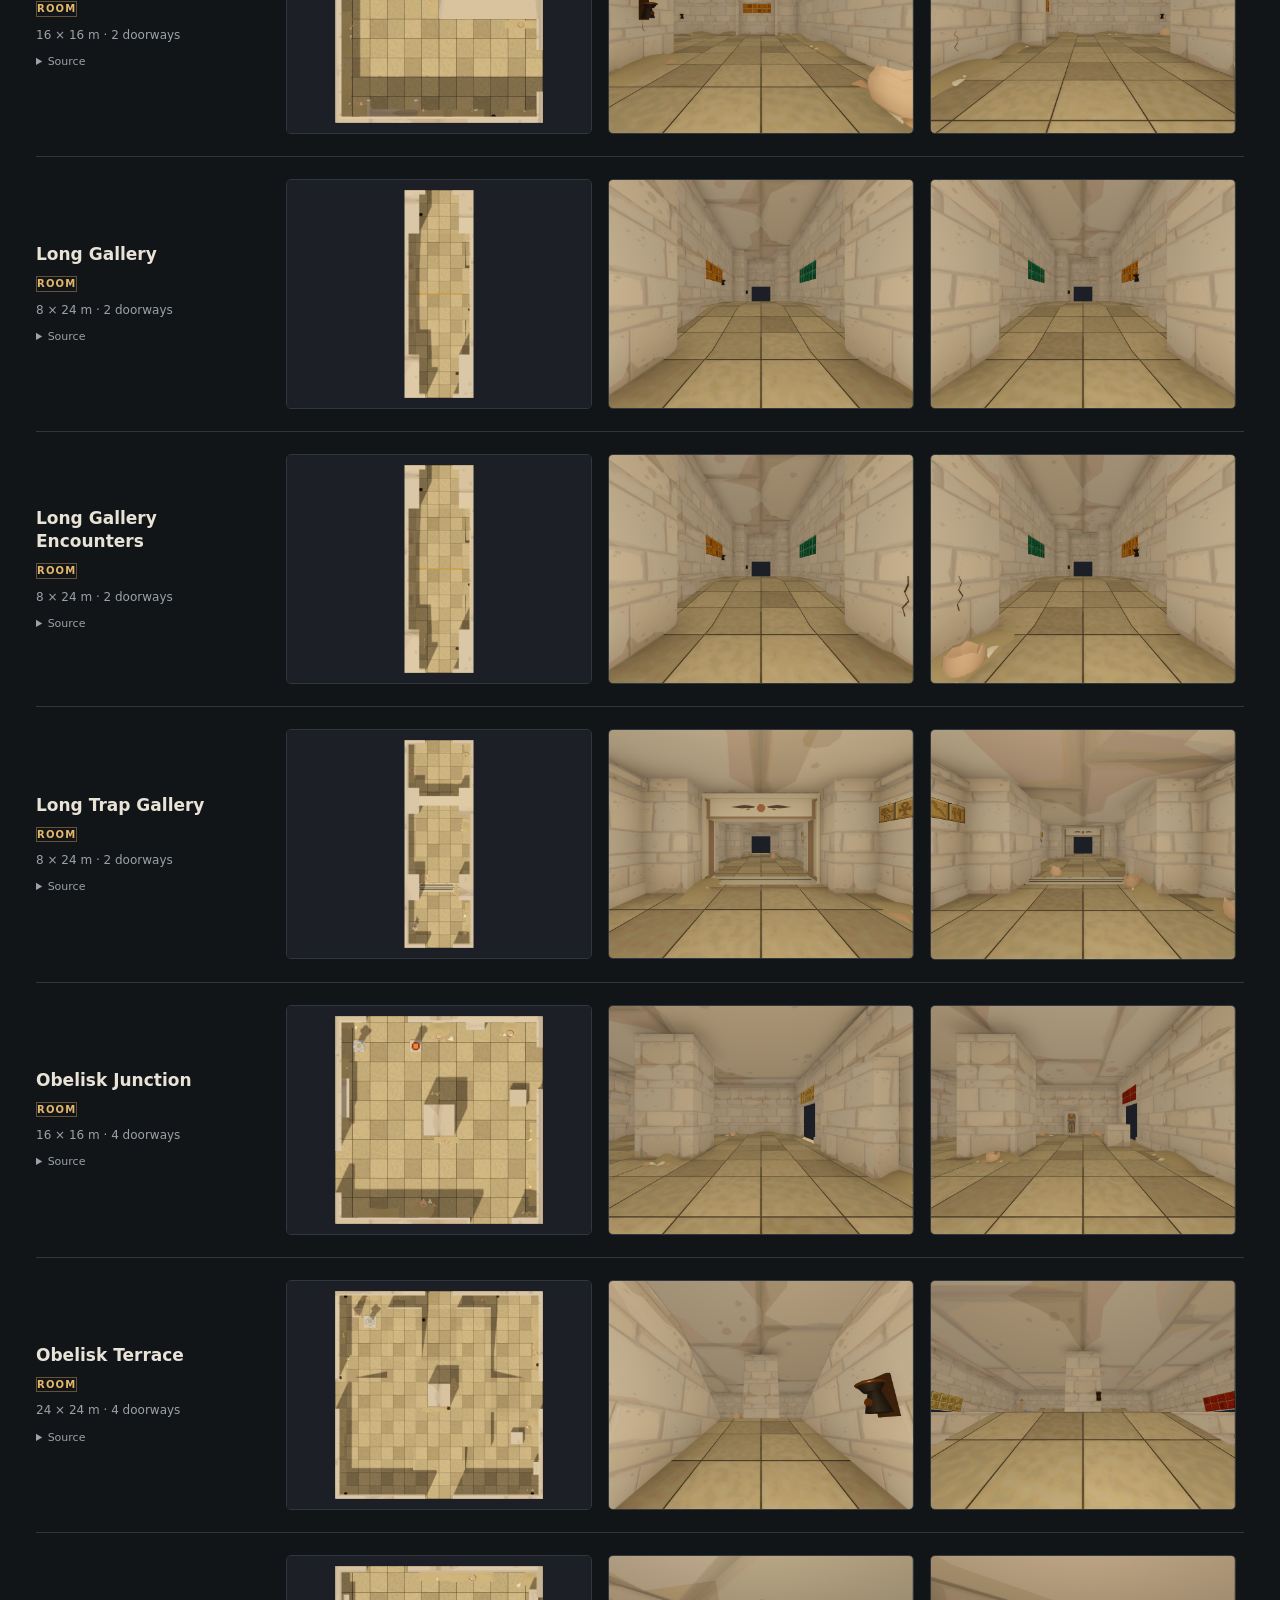
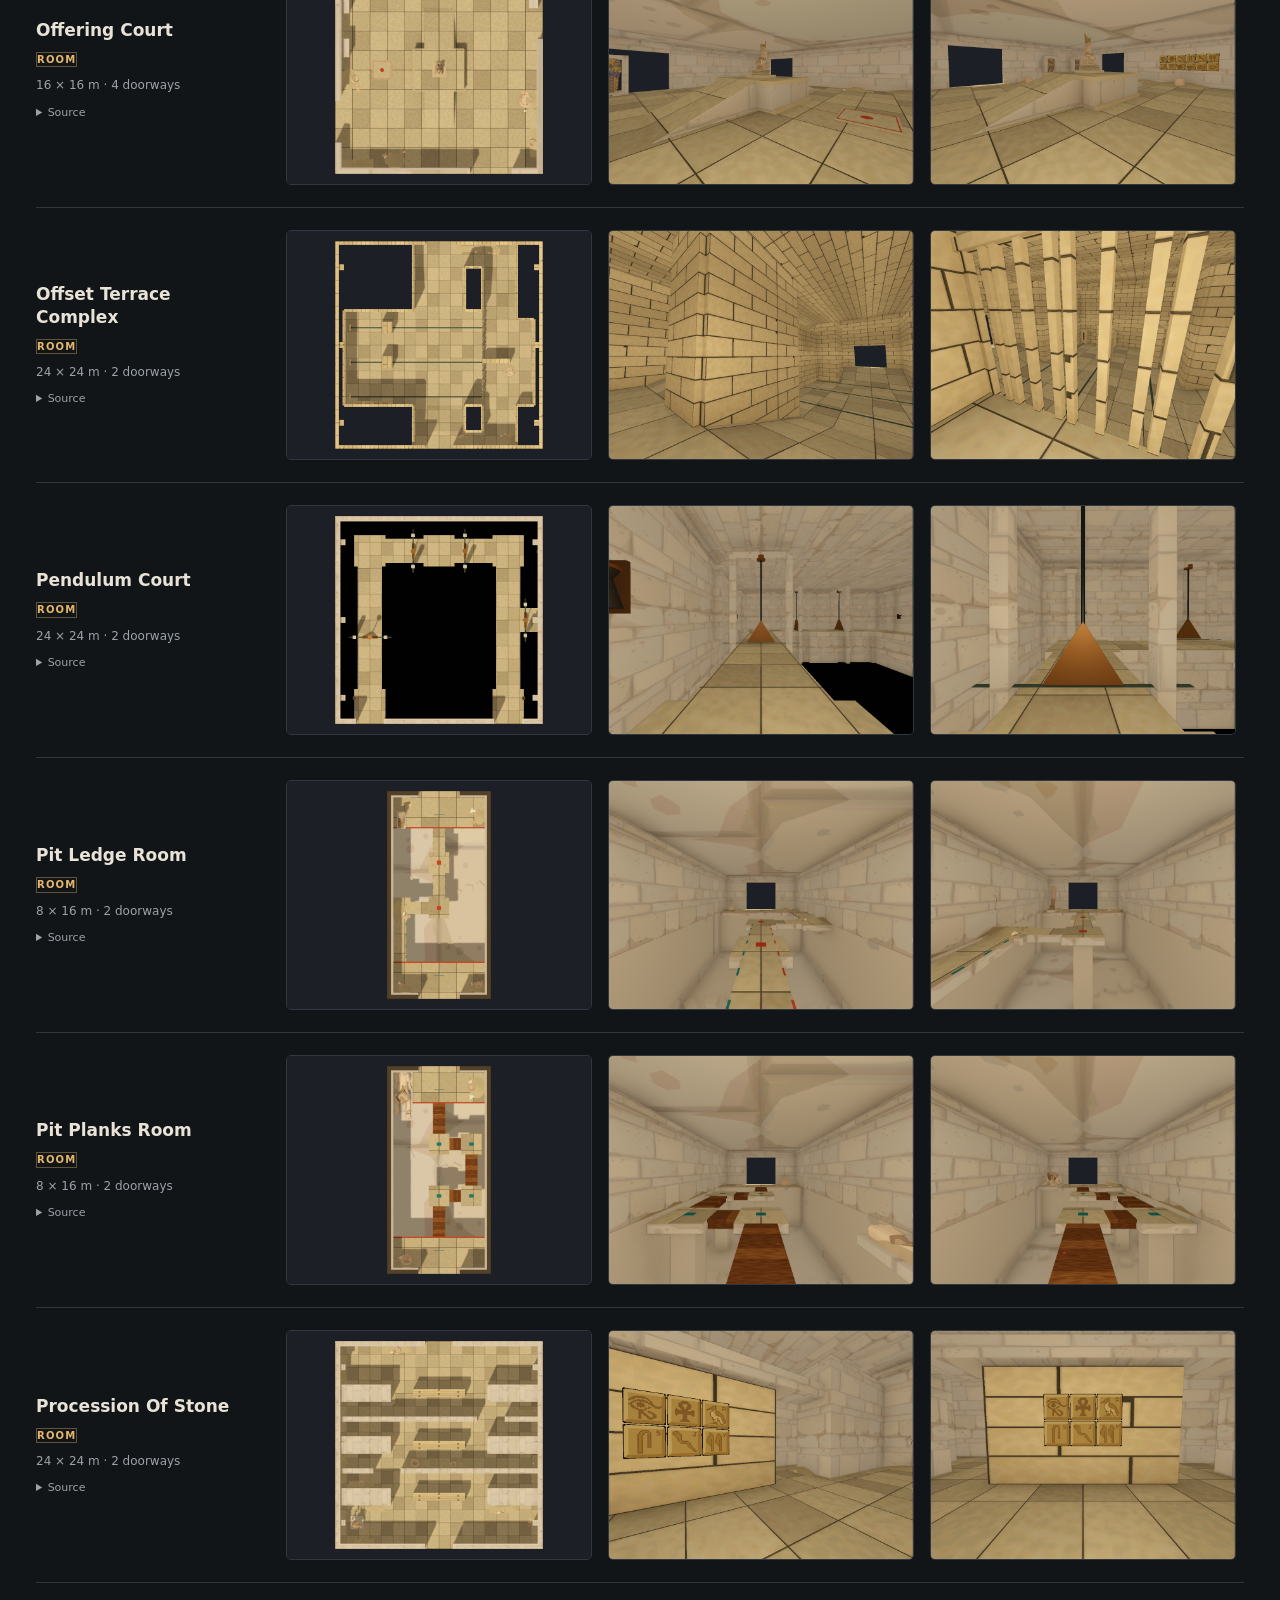
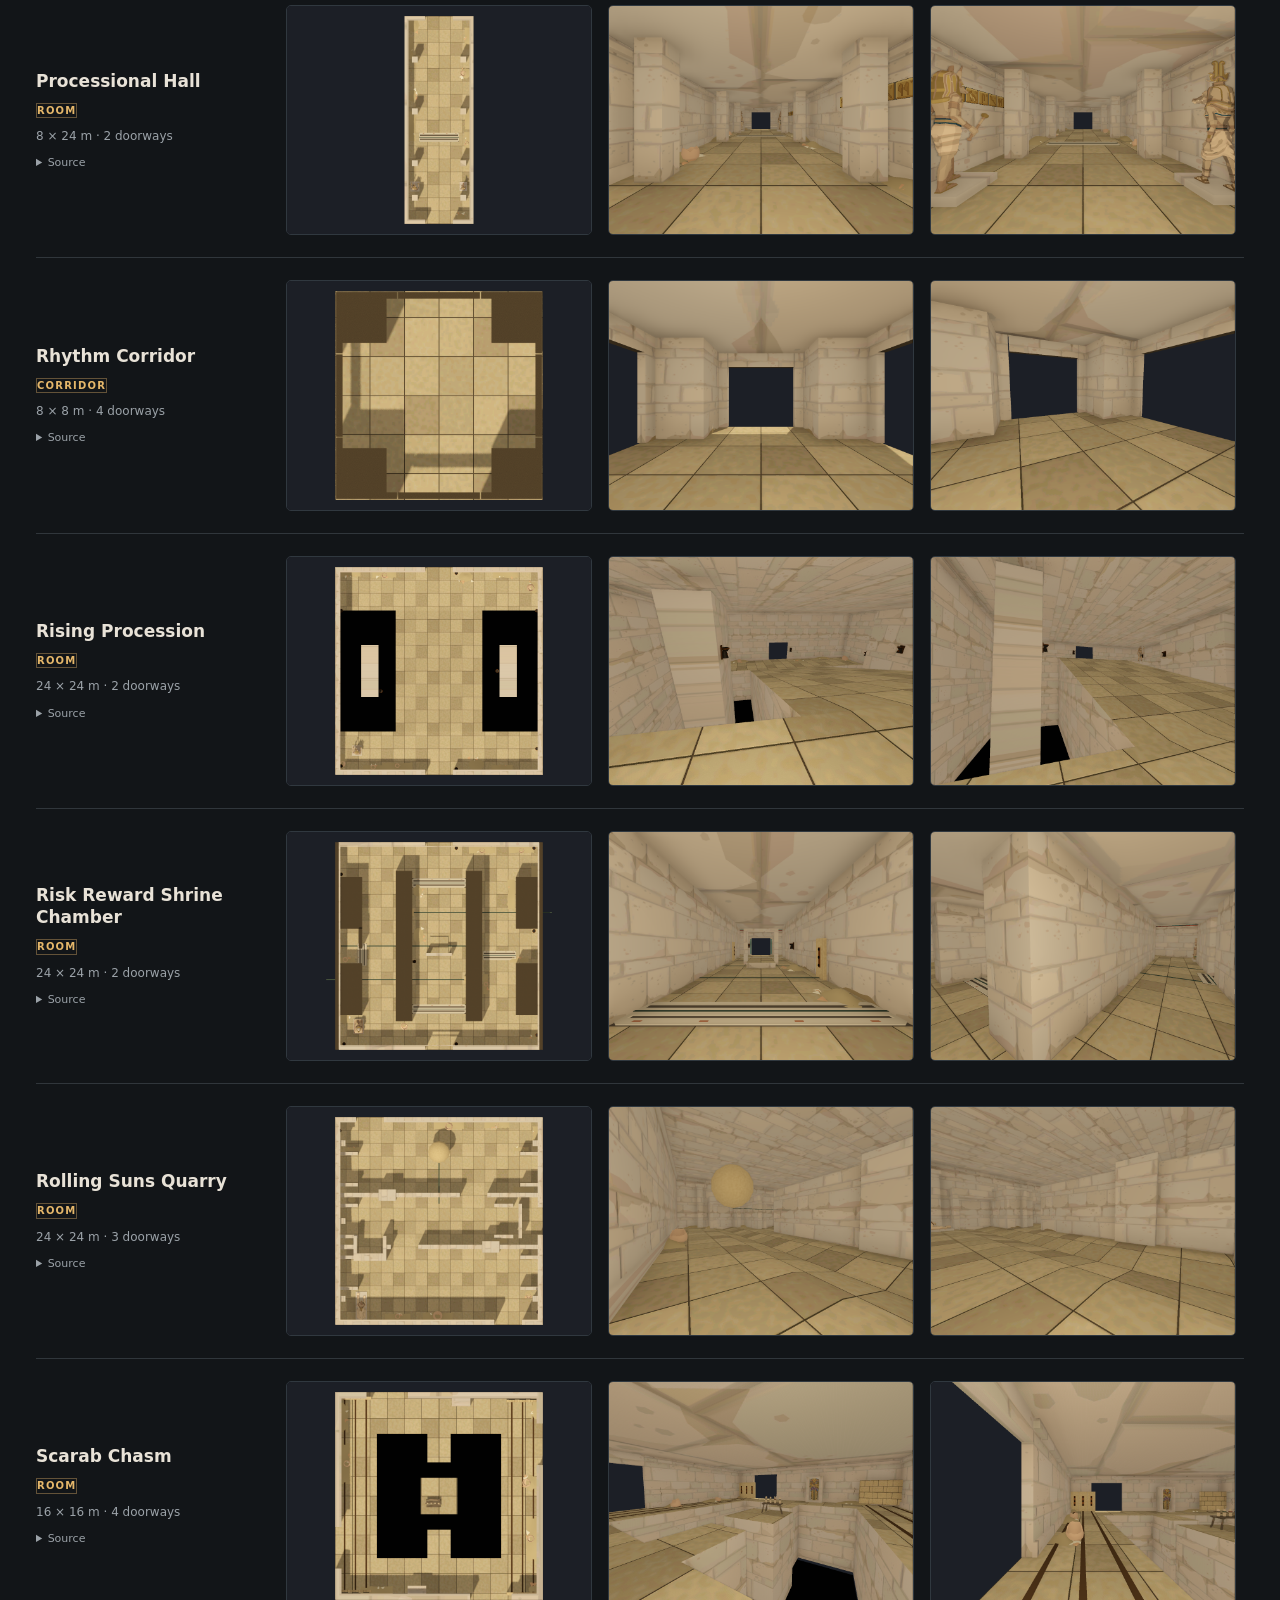
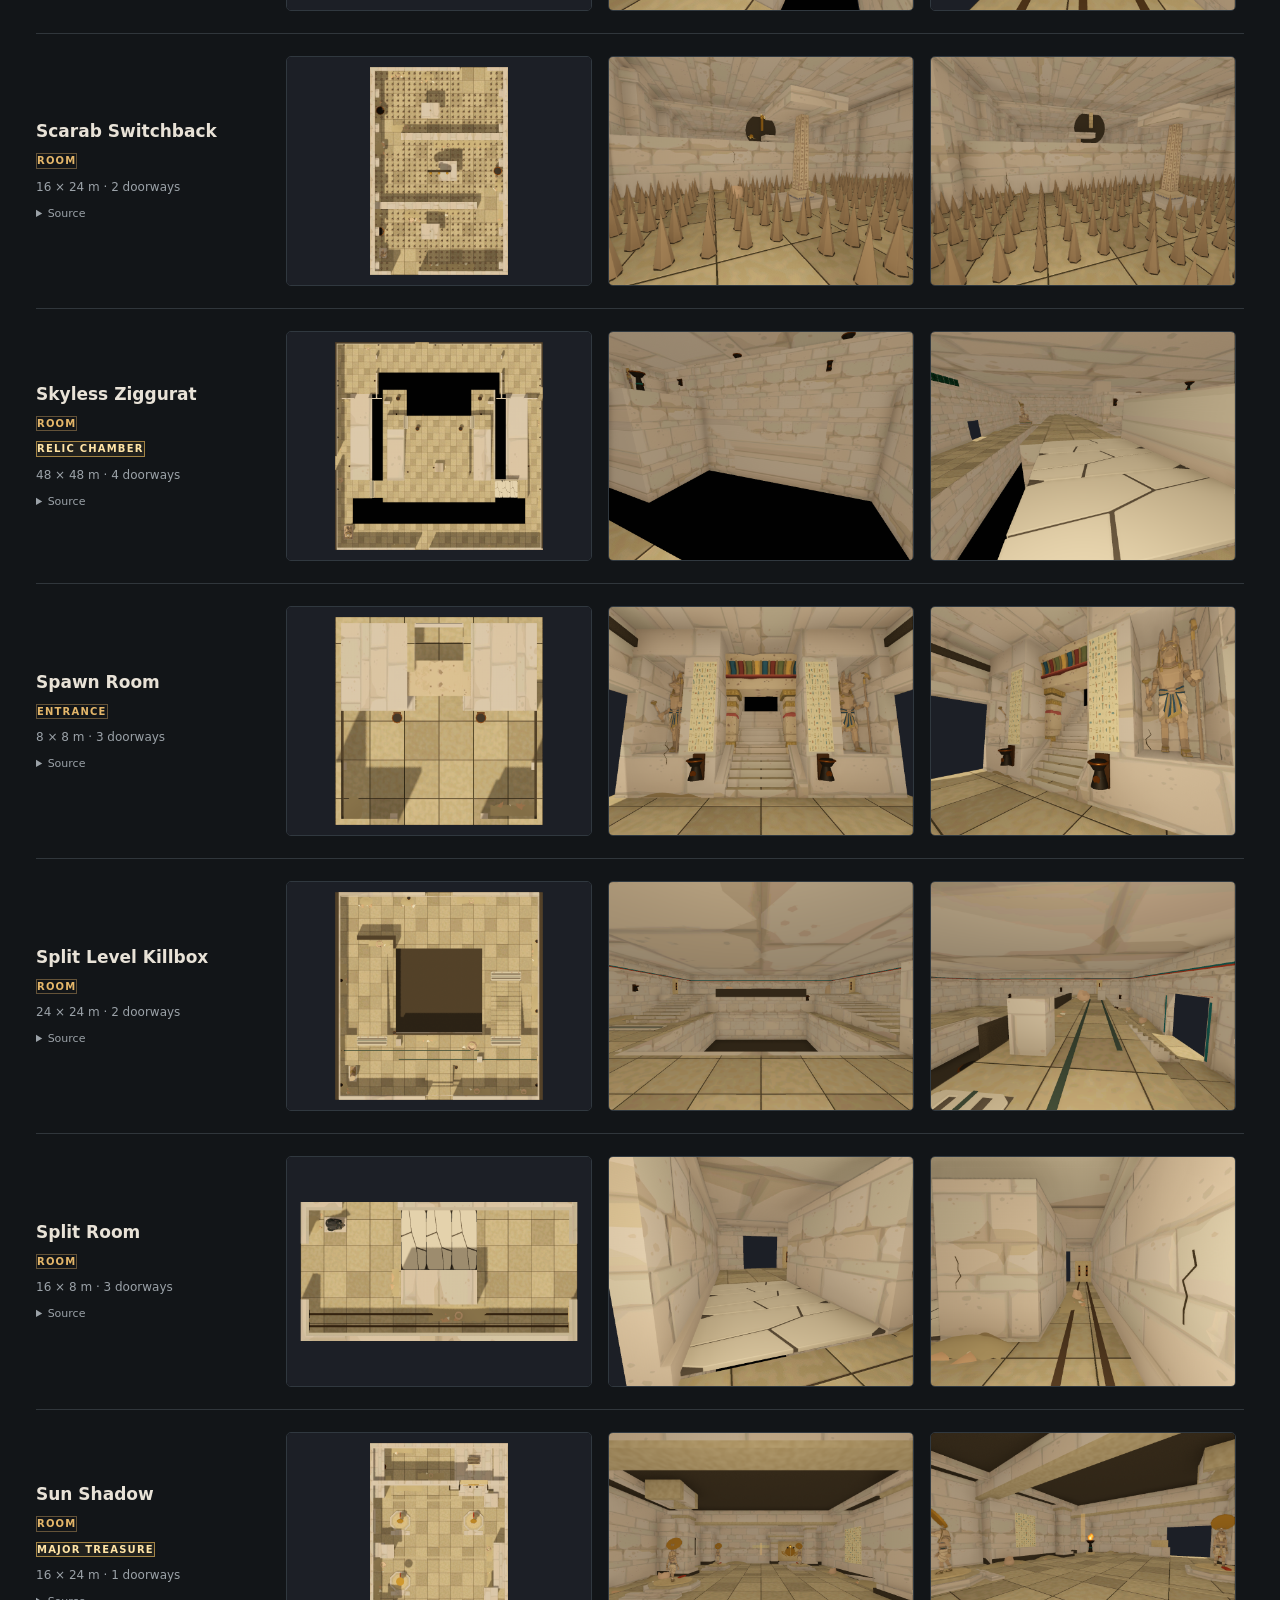
==== commit 66a92953: "Add 24 seeded dungeon layout references" ====
--- a/site/index.html
+++ b/site/index.html
@@ -11,6 +11,7 @@
 </head>
 <body>
 <main>
+  <nav class="atlas-nav" aria-label="Atlas"><a href="index.html" aria-current="page">Rooms</a><a href="layouts.html">Dungeon layouts</a></nav>
   <header>
     <div class="eyebrow">Gold Rush / Level design</div>
     <h1>Room atlas<span class="accent">.</span></h1>
--- a/site/style.css
+++ b/site/style.css
@@ -1,4 +1,6 @@
 :root{font-family:Inter,ui-sans-serif,system-ui,-apple-system,BlinkMacSystemFont,"Segoe UI",sans-serif;color:#e8e2d7;background:#121518;font-synthesis:none;--gold:#e5b76a;--muted:#9ba2a8;--line:#30363b}
+.atlas-nav{display:flex;gap:24px;margin-bottom:36px;font-size:14px}.atlas-nav a{color:var(--muted);text-decoration:none;padding-bottom:9px;border-bottom:2px solid transparent}.atlas-nav a[aria-current=page]{color:var(--gold);border-color:var(--gold)}.atlas-nav a:hover{color:#ffe1a5}
+tbody tr{scroll-margin-top:120px}@media(max-width:850px){tbody tr{scroll-margin-top:24px}}
 *{box-sizing:border-box}body{margin:0}main{max-width:1680px;margin:auto;padding:64px 36px 24px}header{max-width:860px;margin-bottom:48px}.eyebrow{text-transform:uppercase;letter-spacing:.18em;font-size:12px;color:var(--gold);font-weight:650}h1{font-size:clamp(44px,7vw,76px);letter-spacing:-.055em;line-height:1.1;margin:18px 0}.accent{color:var(--gold)}.intro{font-size:19px;line-height:1.6;max-width:660px;color:#c2c7c9}.stats{display:flex;flex-wrap:wrap;gap:12px 28px;margin:25px 0;font-size:14px}.stats strong{color:var(--gold);font-size:21px}.note,footer{color:var(--muted);font-size:13px;line-height:1.7}.repo{display:inline-block;margin-top:10px;font-size:13px}a{color:var(--gold);text-underline-offset:4px}a:hover{color:#ffe1a5}button,input,select{font:inherit}button,select{cursor:pointer}.toolbar{display:flex;align-items:flex-end;gap:20px;position:sticky;top:0;z-index:2;background:#121518f5;padding:18px 0;border-bottom:1px solid var(--line);backdrop-filter:blur(10px)}label span{display:block;font-size:11px;color:var(--muted);text-transform:uppercase;letter-spacing:.1em;margin-bottom:7px}input,select{border:1px solid #46515a;border-radius:5px;background:#1c2227;color:#f1eadf;padding:11px 13px;min-height:44px}input{width:min(40vw,380px)}.toolbar p{margin:0 0 12px auto;font-size:13px;color:var(--muted)}:focus-visible{outline:2px solid var(--gold);outline-offset:4px}table{width:100%;border-collapse:collapse;table-layout:fixed}thead th{font-size:11px;letter-spacing:.12em;text-transform:uppercase;color:var(--muted);font-weight:500;text-align:left;padding:18px 8px}thead th:first-child{width:20%;padding-left:0}tbody th,td{padding:22px 8px;border-bottom:1px solid var(--line);vertical-align:middle}tbody th{text-align:left;padding-left:0;padding-right:20px;font-size:17px;line-height:1.35;font-weight:550}.permalink{text-decoration:none;color:#e8e2d7}.tag{display:table;font-size:10px;text-transform:uppercase;letter-spacing:.12em;color:var(--gold);border:1px solid #635238;border-radius:3px;padding:3px 6px;margin:10px 0}.dimensions{display:block;color:var(--muted);font-size:12px;font-weight:400}details{font-size:11px;font-weight:400;color:var(--muted);margin-top:12px}summary{cursor:pointer}code{display:block;font:10px/1.6 ui-monospace,monospace;overflow-wrap:anywhere;margin-top:6px}img{max-width:100%}.shot{display:block;border-radius:5px;overflow:hidden;border:1px solid #30383f;background:#181b20}.shot img{display:block;width:100%;height:auto;aspect-ratio:4/3;transition:filter .15s}.shot:hover img{filter:brightness(1.16)}tr:target th{color:var(--gold)}tr:target{background:#e5b76a0b}footer{margin:32px 0;max-width:900px}footer p{margin:8px 0}[hidden]{display:none!important}#empty{padding:40px;text-align:center;color:var(--muted)}.sr-only{position:absolute;width:1px;height:1px;overflow:hidden;clip:rect(0,0,0,0);white-space:nowrap}dialog{border:1px solid #46515a;border-radius:8px;background:#14191e;color:#e8e2d7;padding:12px 18px;width:min(1250px,96vw);max-height:96vh}dialog::backdrop{background:#000d}#full-image{display:block;max-height:76vh;width:100%;object-fit:contain}.viewer-bar,.viewer-bottom{display:flex;justify-content:space-between;align-items:center;gap:12px}.viewer-bar p{font-size:15px}.viewer-bottom{padding-top:14px;font-size:13px}button{border:1px solid #46515a;border-radius:4px;background:#232c33;color:#f1eadf;padding:8px 12px;min-height:40px}kbd{font-size:10px;color:var(--muted);margin-left:9px}
 @media(max-width:850px){main{padding:32px 18px}header{margin-bottom:24px}.toolbar{gap:12px}input{width:100%}.search{flex:1}.filter{width:130px}select{width:100%}.toolbar p{display:none}thead{display:none}table,tbody,tr,th,td{display:block;width:100%}tr{display:grid;grid-template-columns:repeat(3,minmax(0,1fr));gap:10px;border-bottom:1px solid var(--line);padding:24px 0}tbody th{grid-column:1/-1;padding:0 0 8px;border:0;font-size:21px}.tag{display:inline-block;margin:0 10px;font-size:9px;vertical-align:middle}.dimensions{margin-top:8px}details{margin-top:8px}td{padding:0;border:0}td::before{content:attr(data-label);font-size:10px;color:var(--muted);display:block;margin-bottom:8px}.viewer-bottom{font-size:11px}.viewer-bottom button{font-size:12px}kbd{display:none}}
 @media(prefers-reduced-motion:reduce){.shot img{transition:none}}
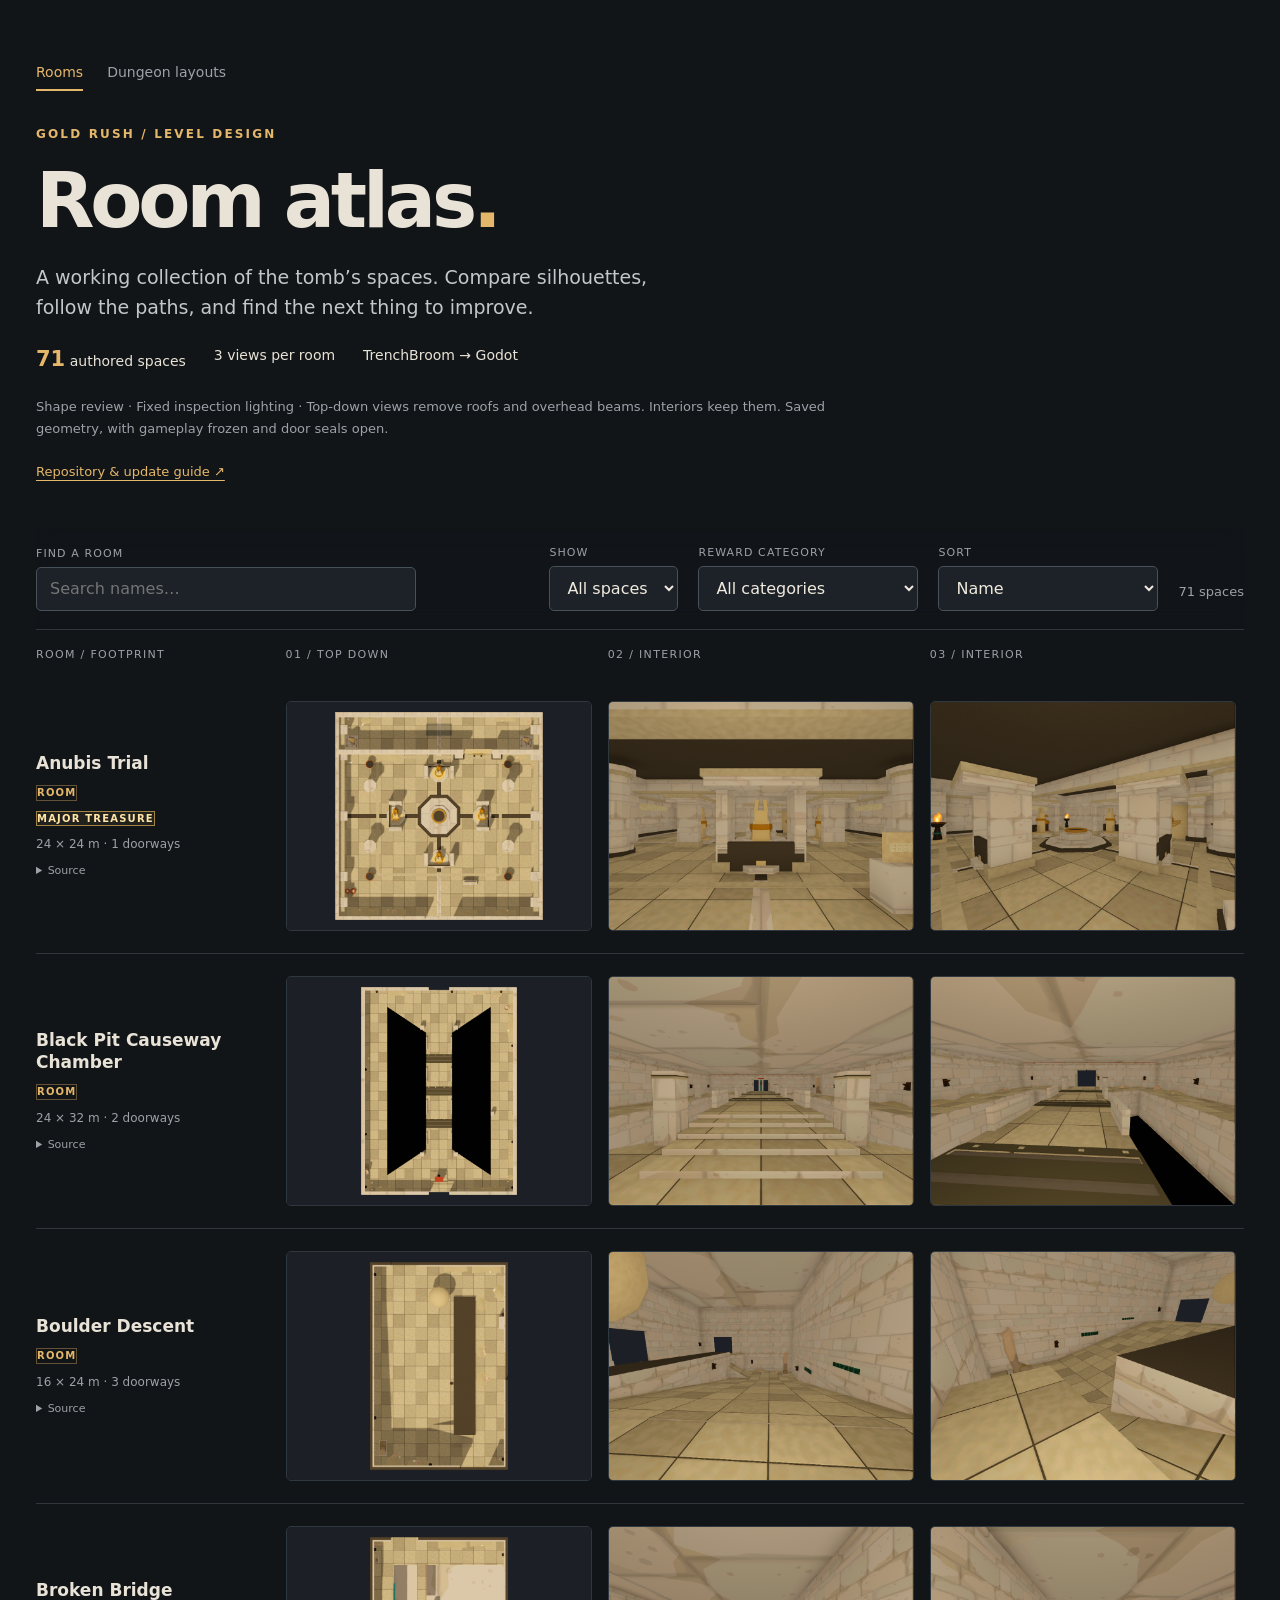
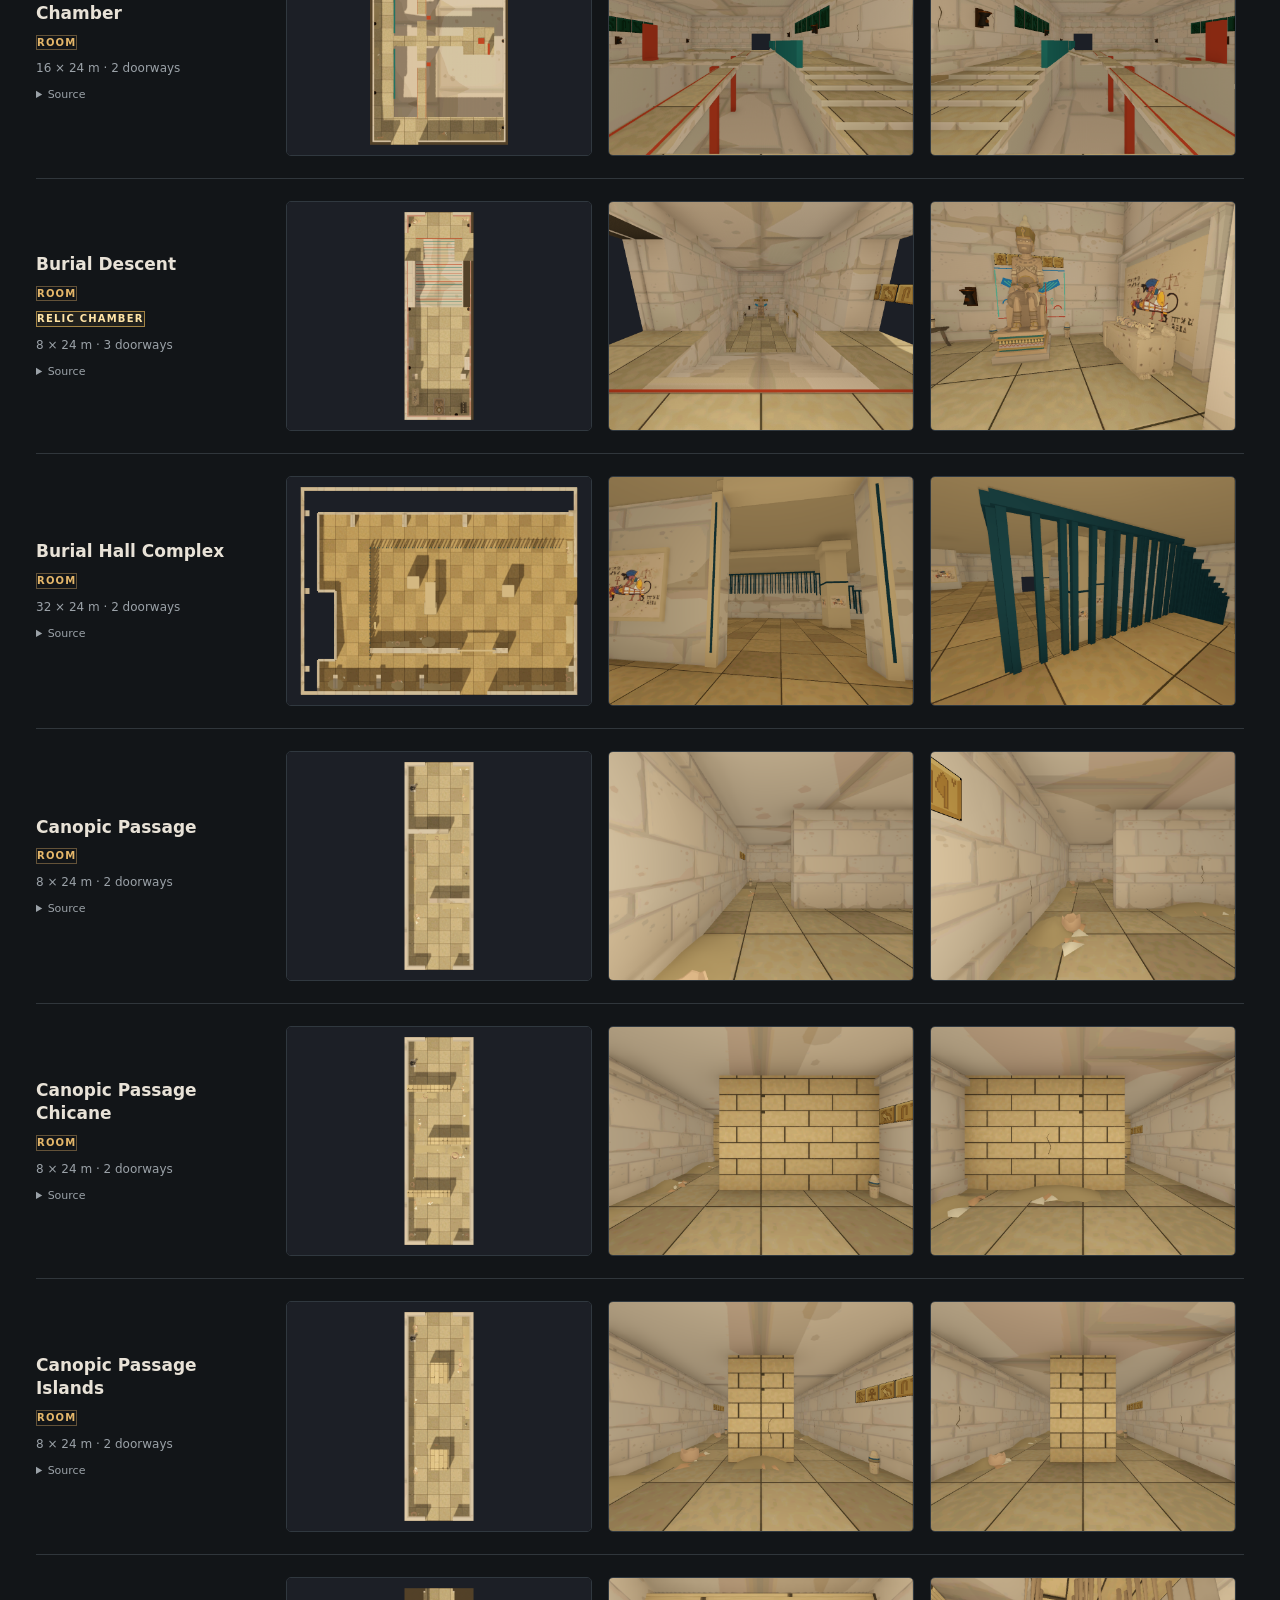
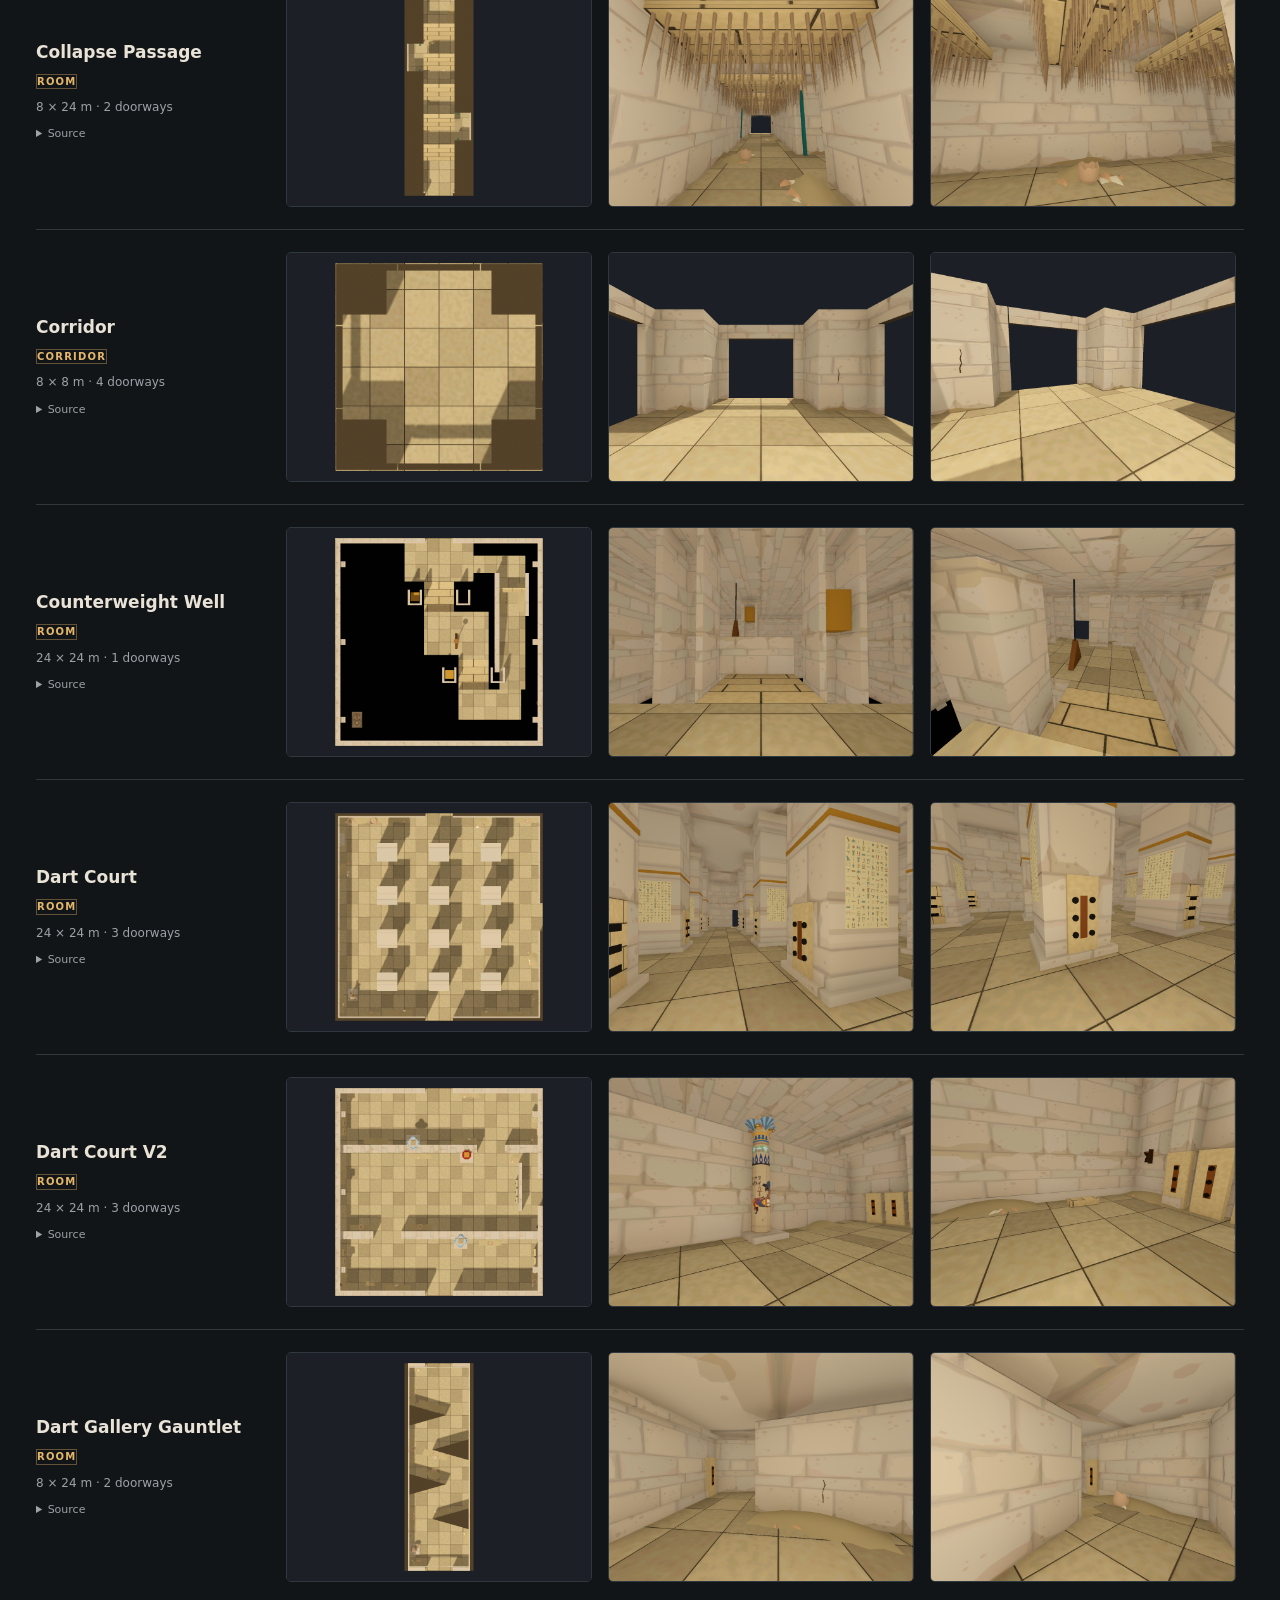
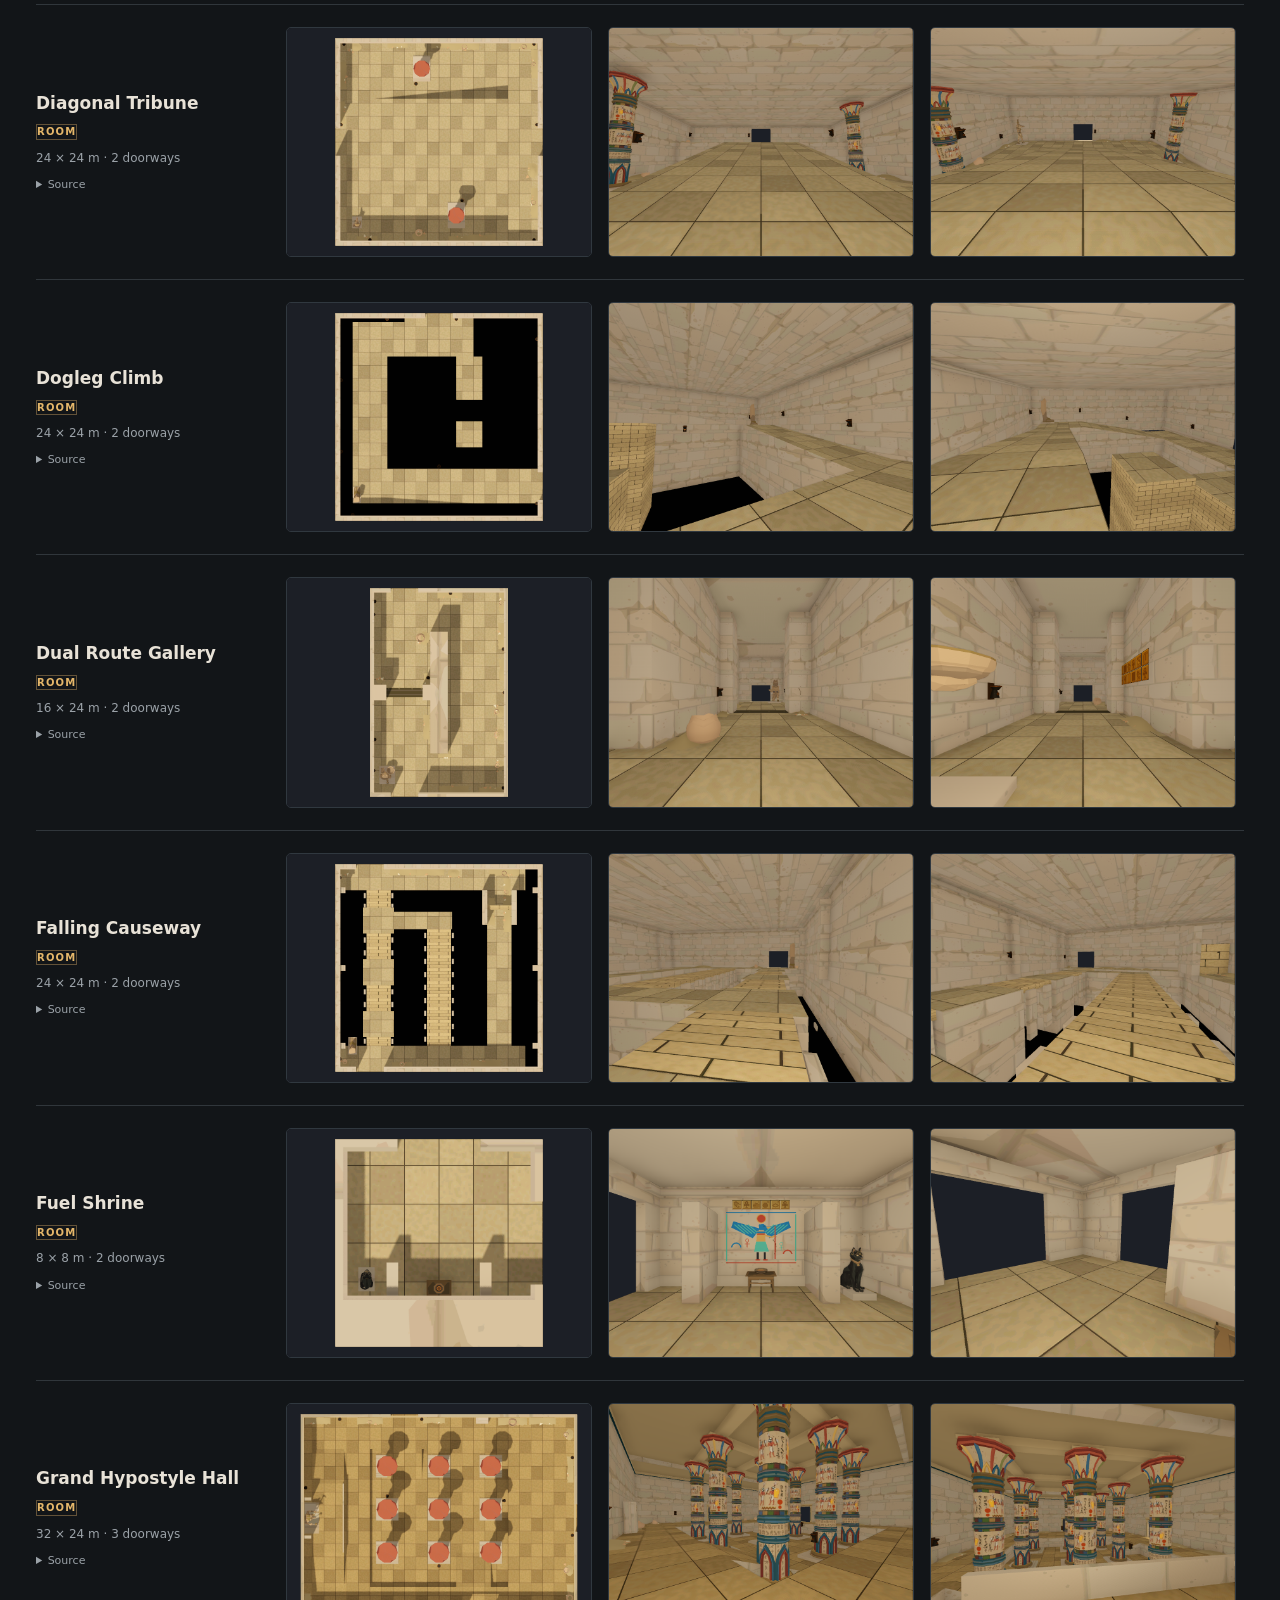
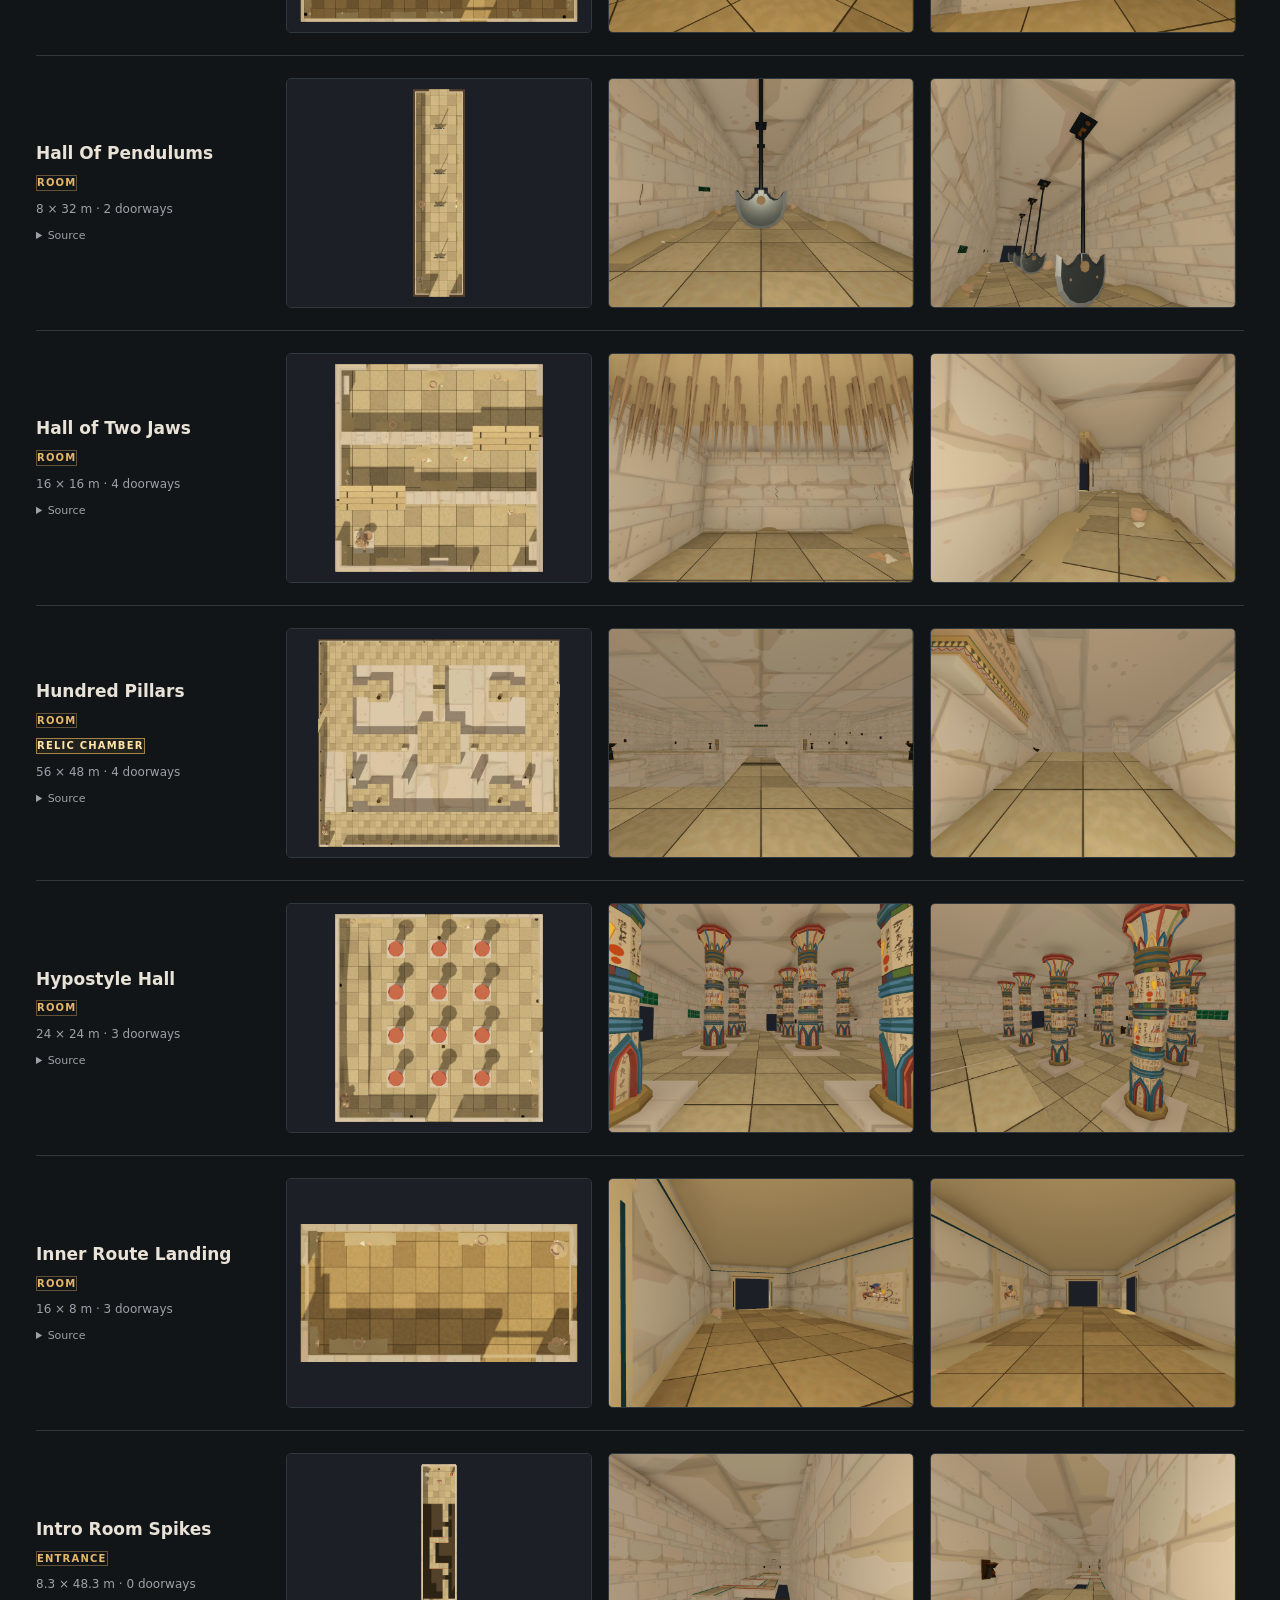
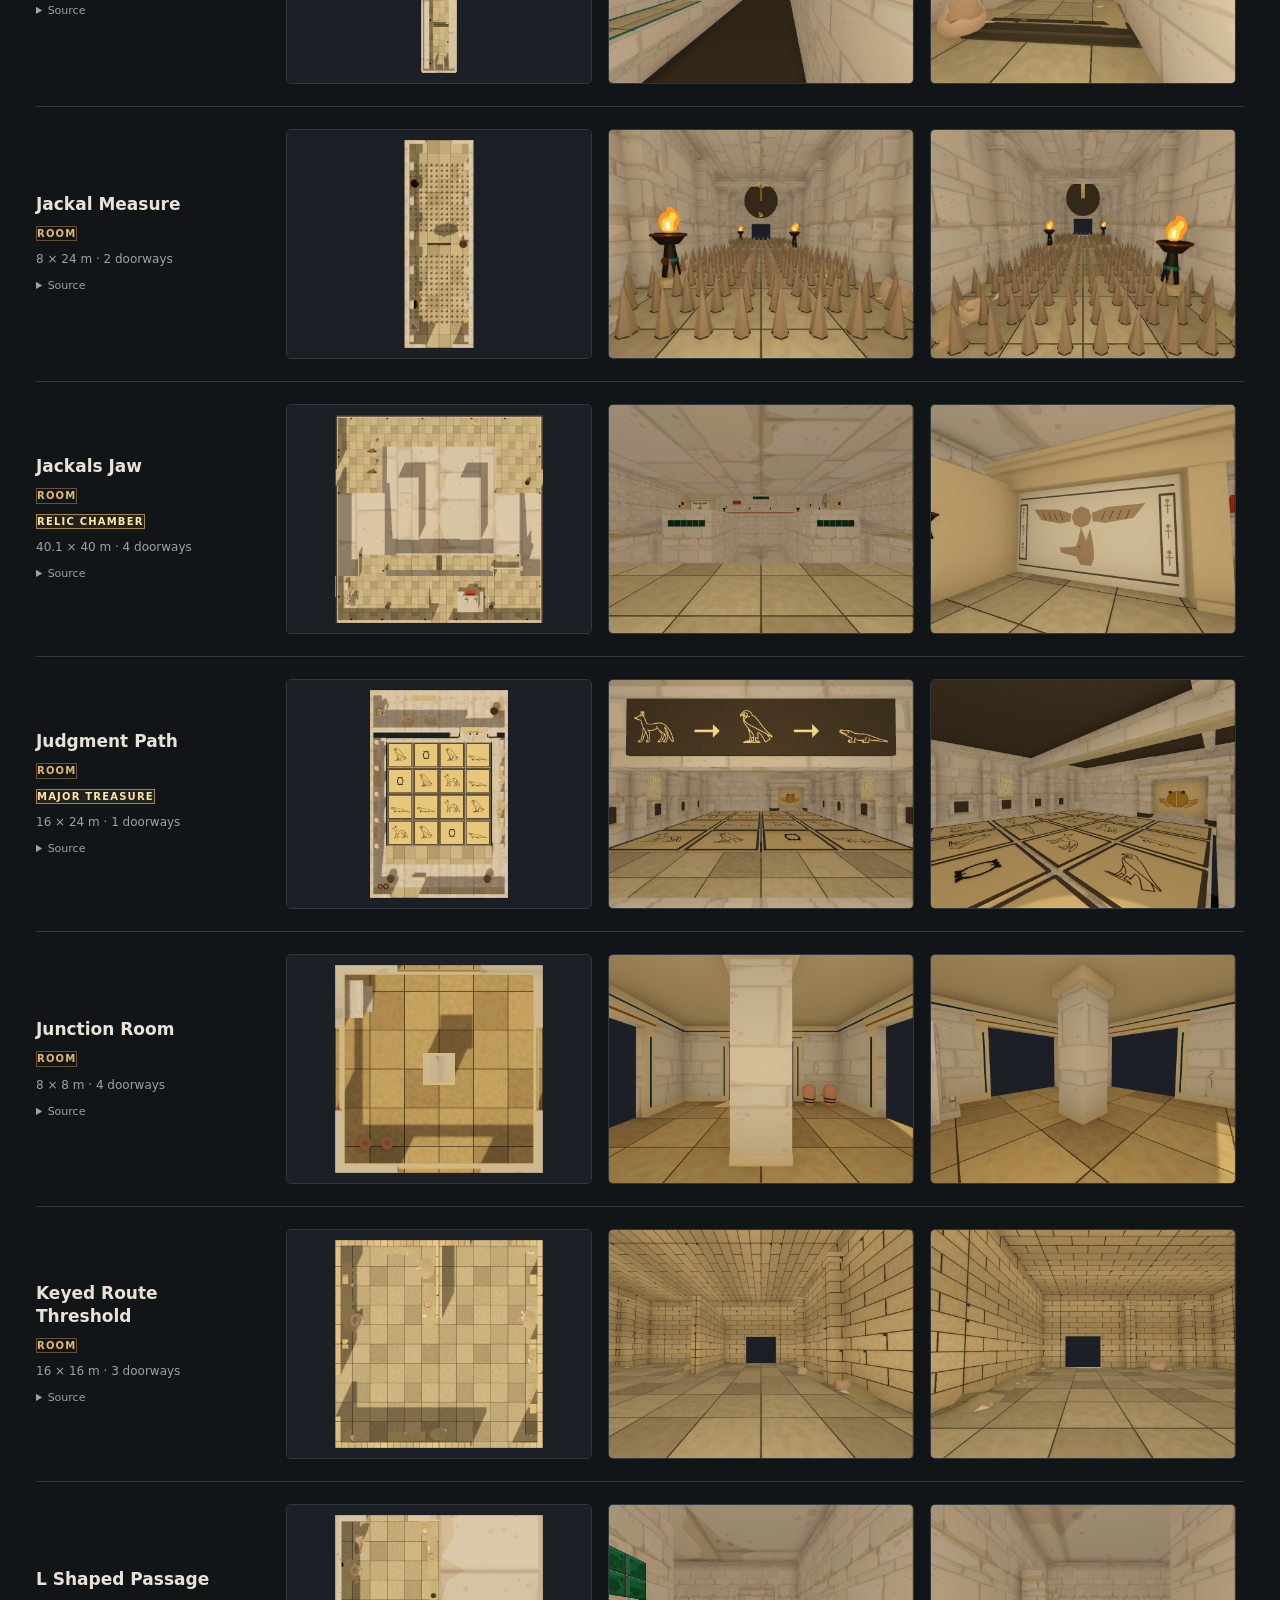
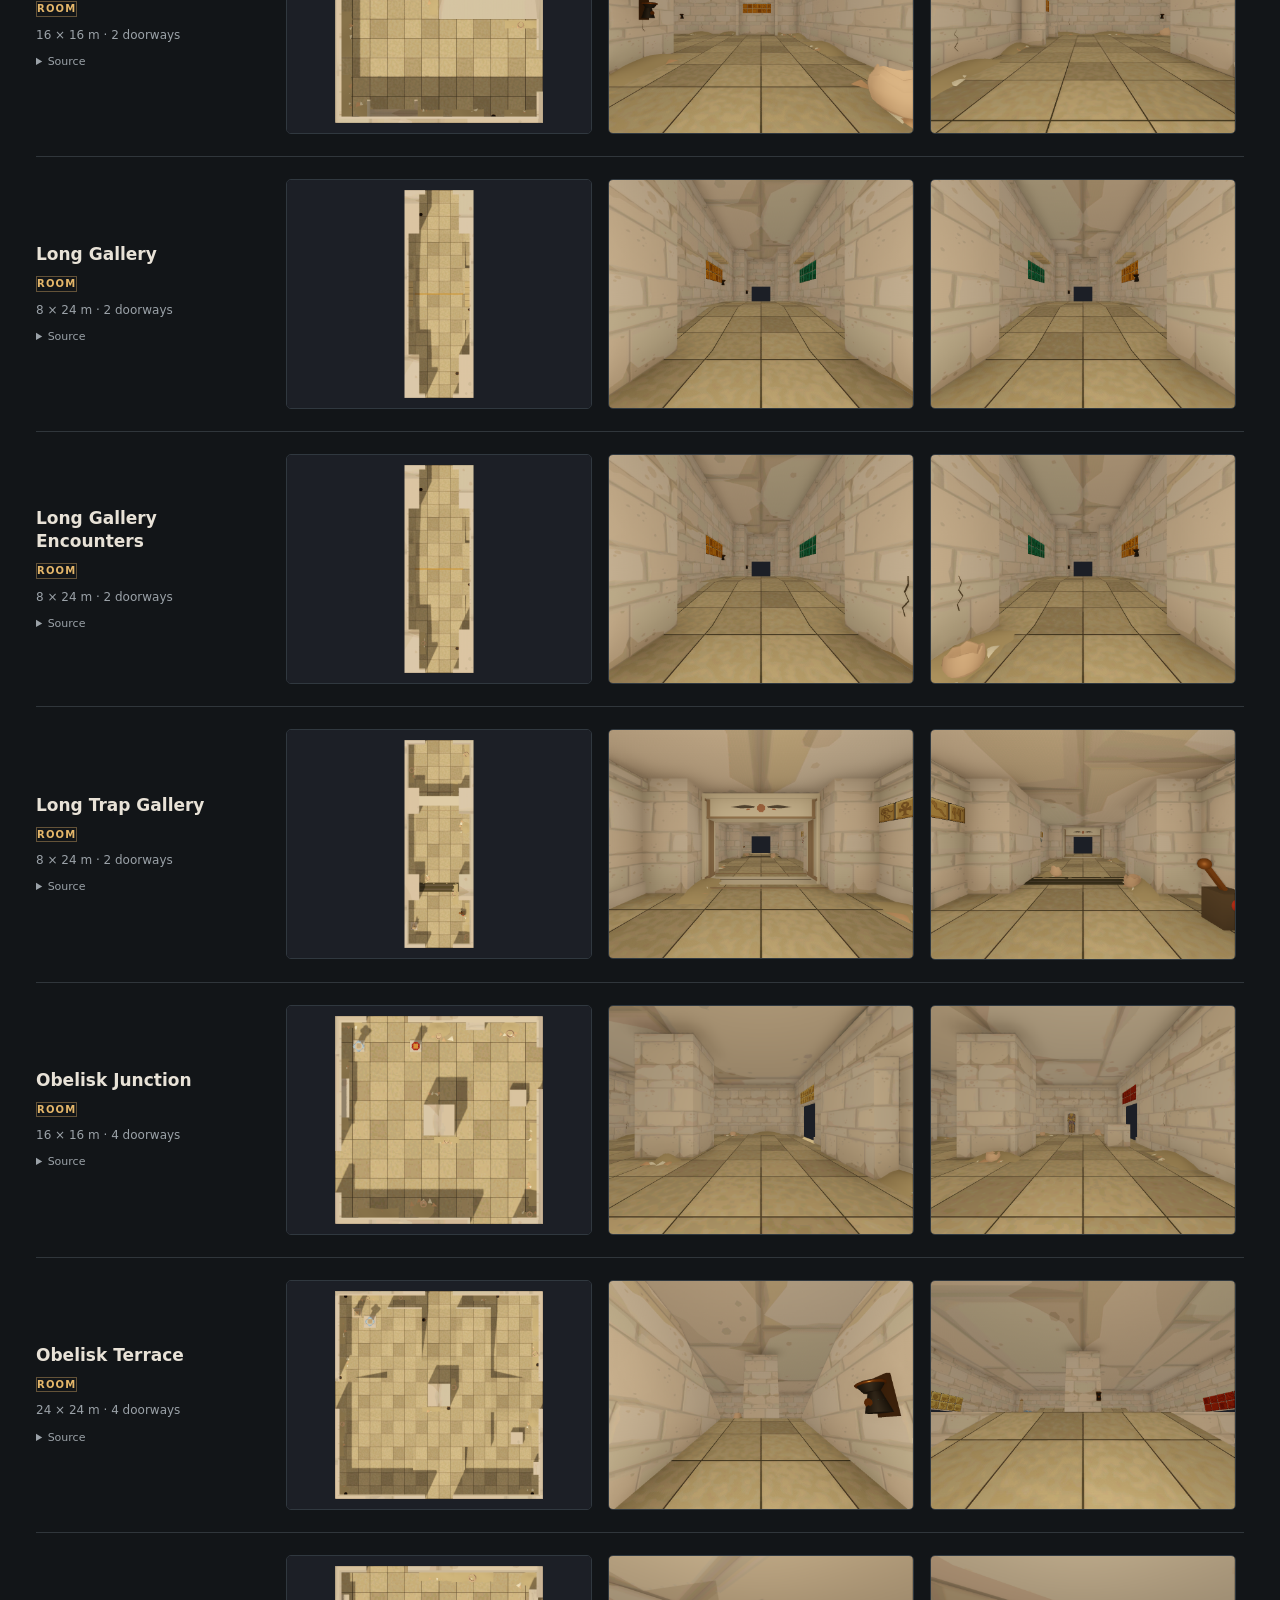
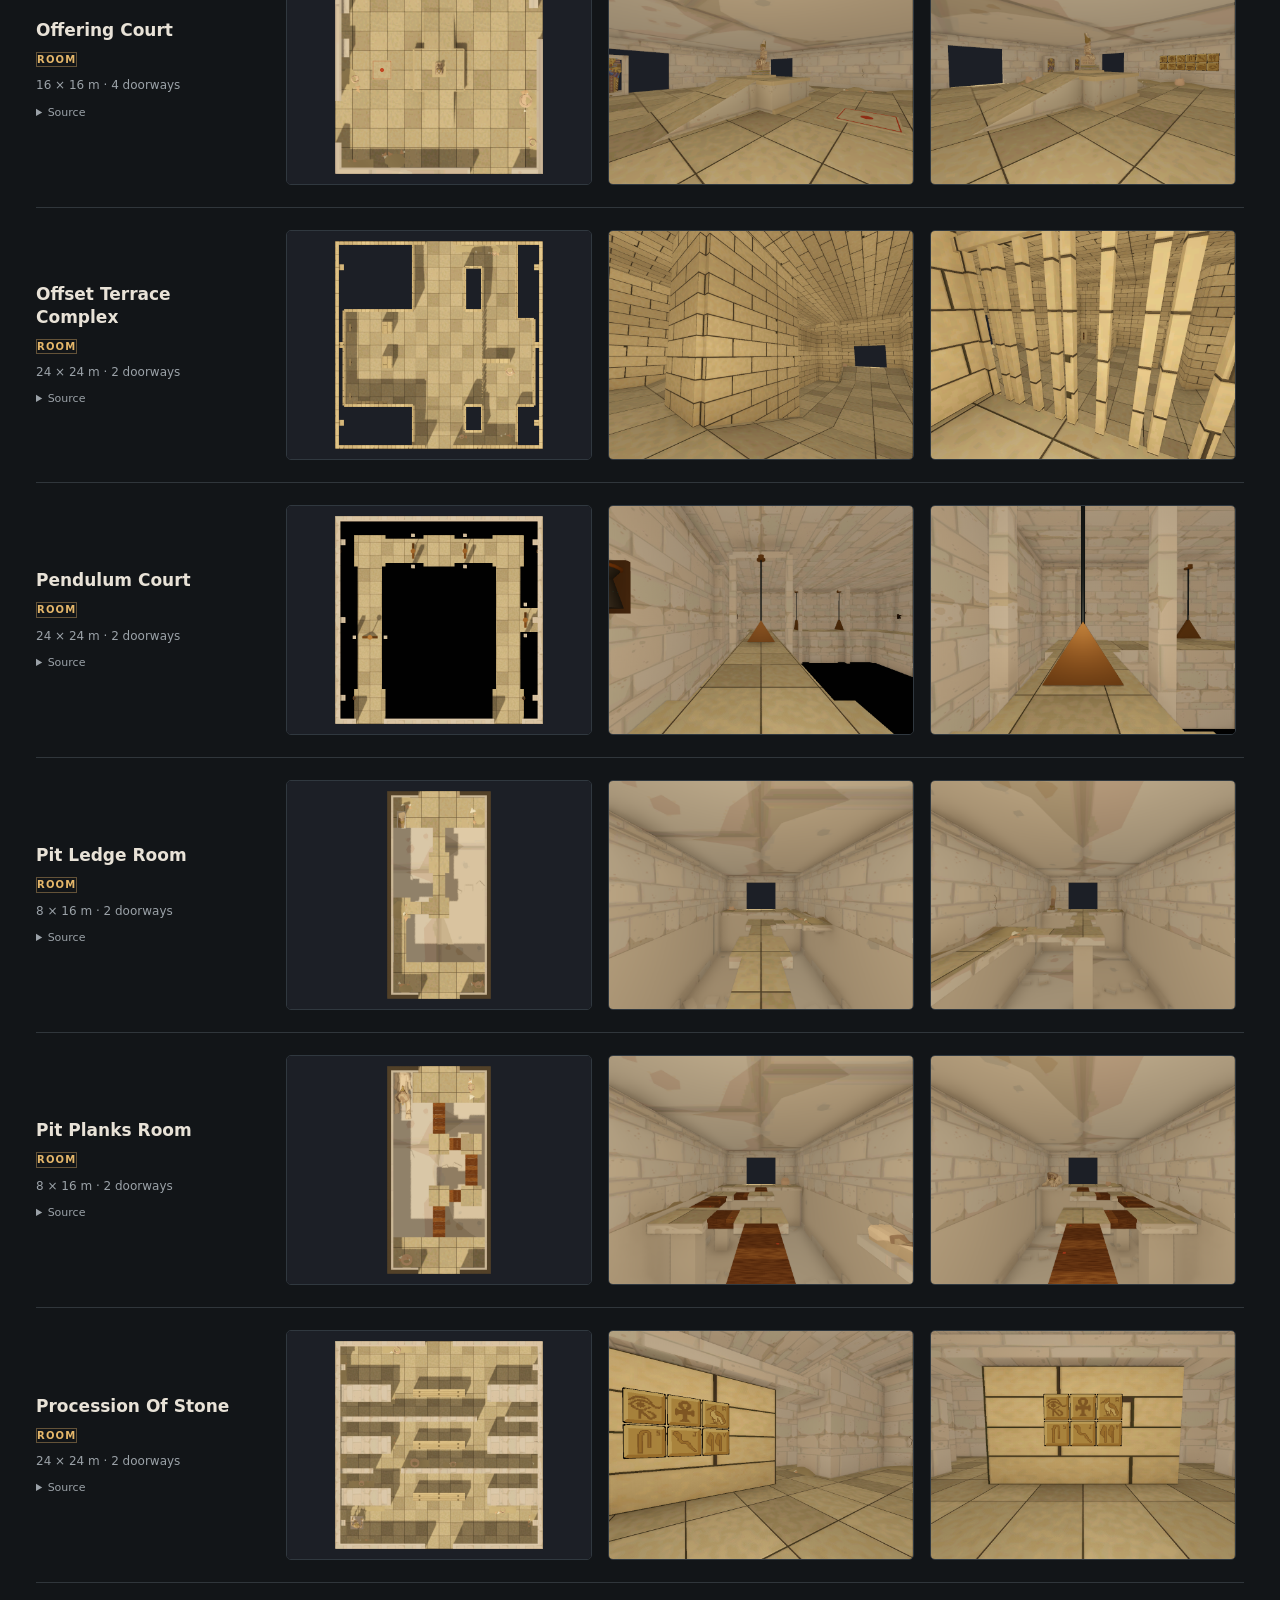
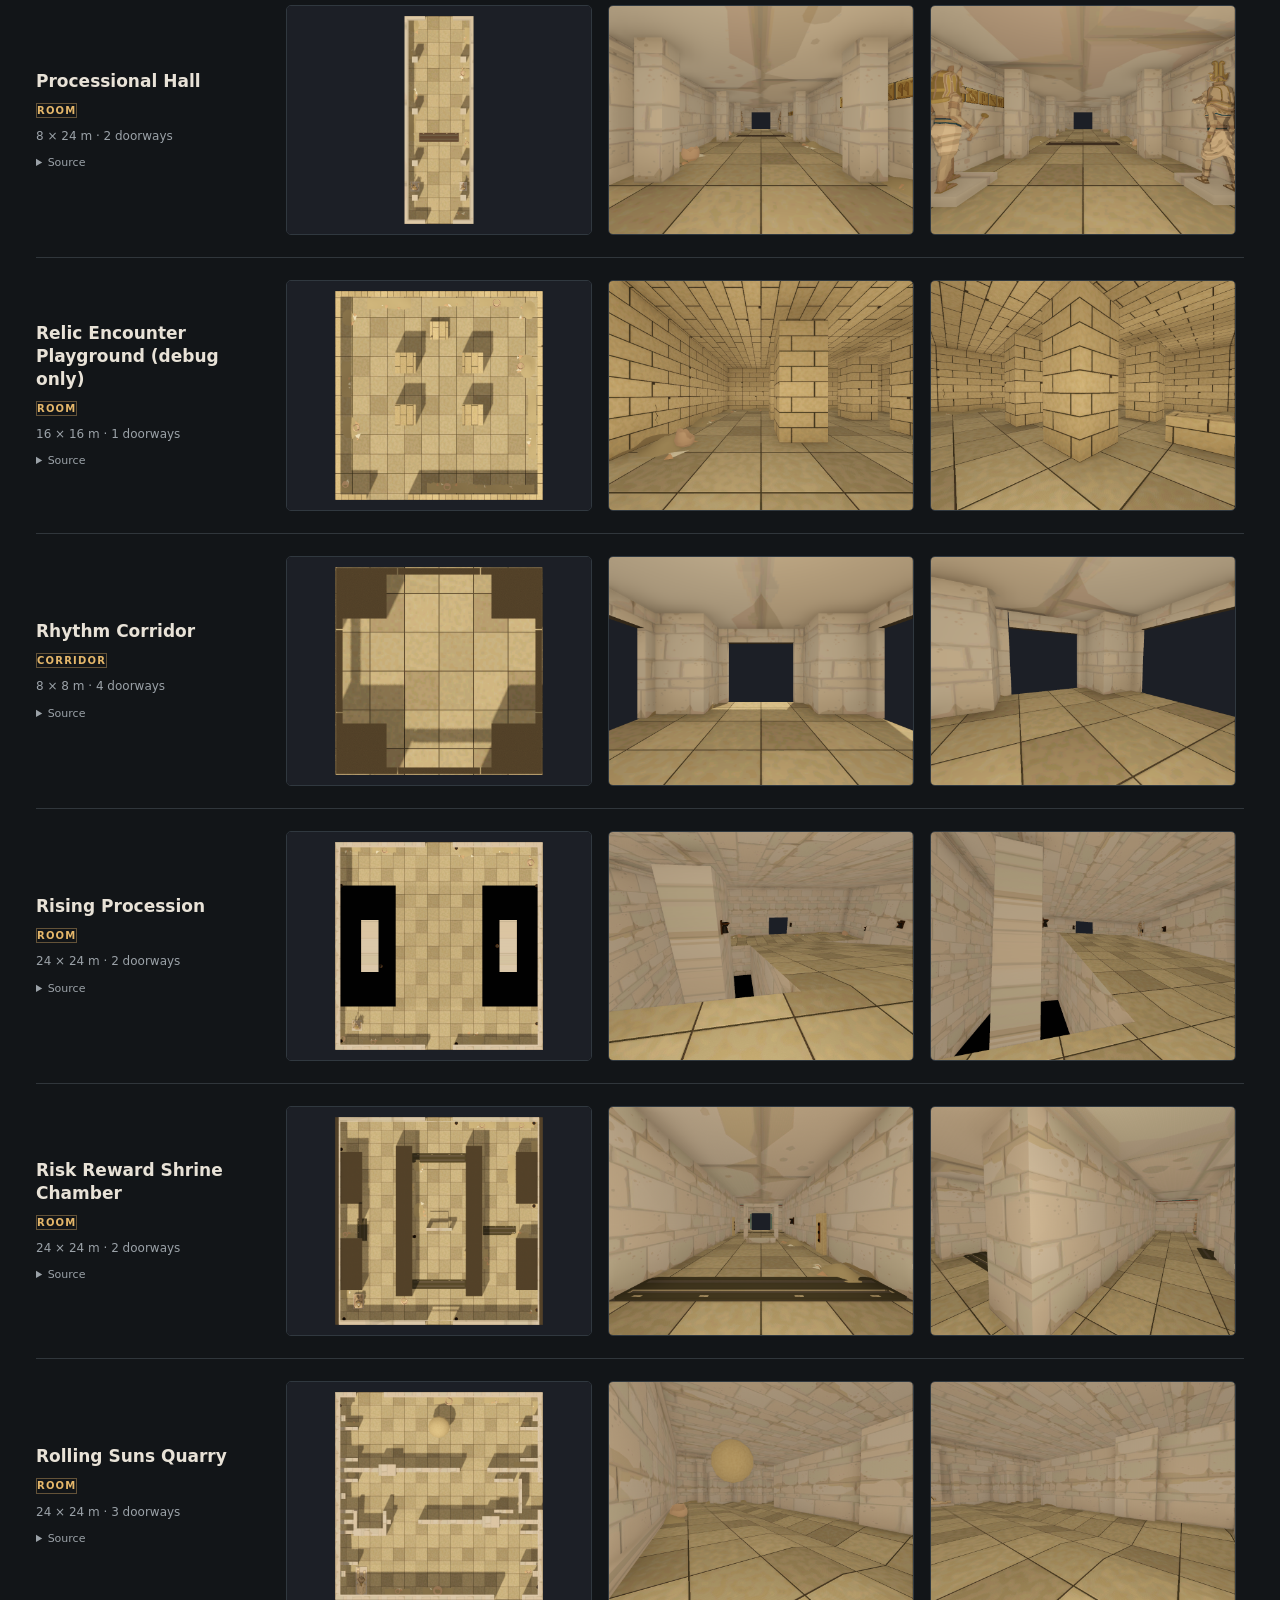
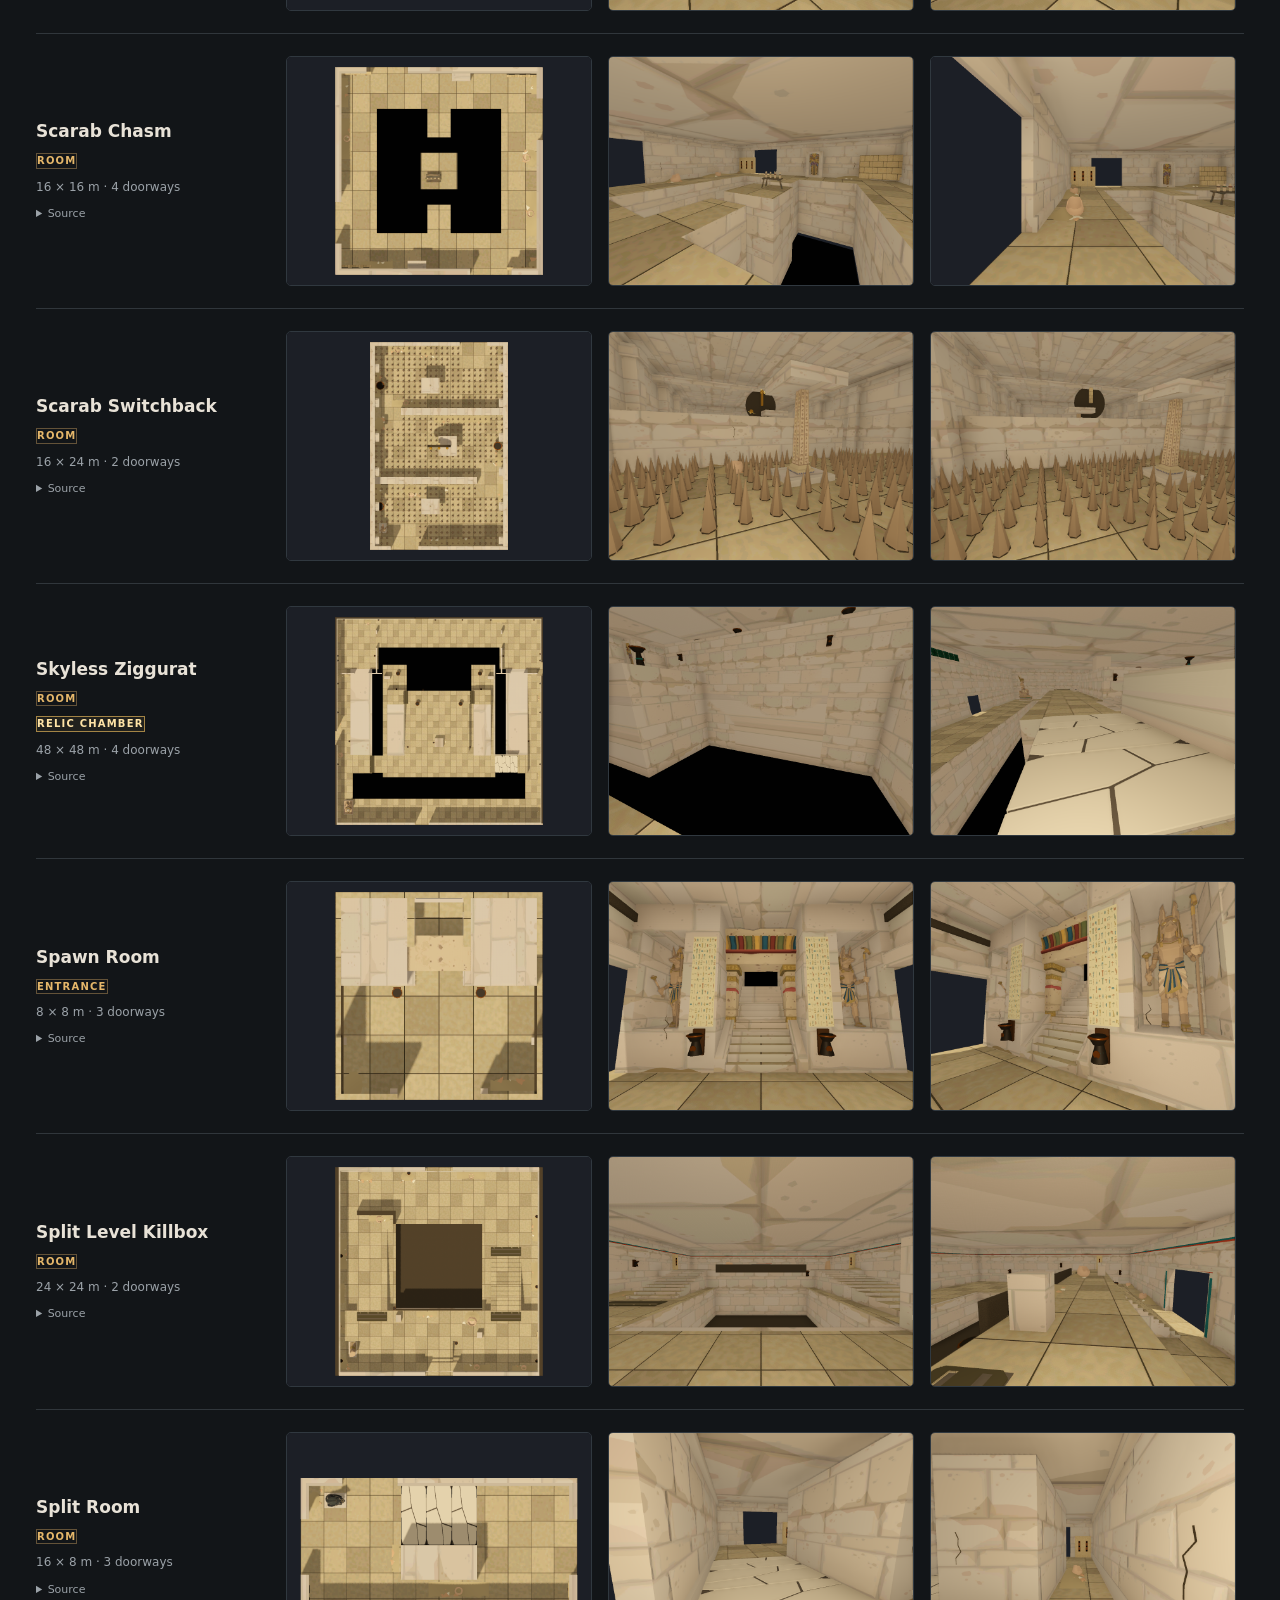
==== commit 480092d6: "Add the four-pillar relic encounter playground to the atlas" ====
--- a/site/index.html
+++ b/site/index.html
@@ -17,7 +17,7 @@
     <h1>Room atlas<span class="accent">.</span></h1>
     <p class="intro">A working collection of the tomb’s spaces. Compare silhouettes, follow the paths,
       and find the next thing to improve.</p>
-    <div class="stats"><span><strong>70</strong> authored spaces</span><span>3 views per room</span><span>TrenchBroom → Godot</span></div>
+    <div class="stats"><span><strong>71</strong> authored spaces</span><span>3 views per room</span><span>TrenchBroom → Godot</span></div>
     <p class="note">Shape review · Fixed inspection lighting · Top-down views remove roofs and overhead beams.
       Interiors keep them. Saved geometry, with gameplay frozen and door seals open.</p>
     <a class="repo" href="https://github.com/avivajpeyi/gold_rush_docs">Repository &amp; update guide ↗</a>
@@ -27,7 +27,7 @@
     <label class="filter"><span>Show</span><select id="kind"><option value="">All spaces</option><option>Room</option><option>Corridor</option><option>Entrance</option></select></label>
     <label class="filter"><span>Reward category</span><select id="category"><option value="">All categories</option><option value="featured">Relics &amp; major treasure</option><option value="relic">Relic chambers</option><option value="treasure">Major treasure</option><option value="standard">Standard spaces</option></select></label>
     <label class="filter"><span>Sort</span><select id="sort"><option value="name">Name</option><option value="reward">Relics &amp; treasure first</option><option value="area">Largest footprint</option></select></label>
-    <p id="count" role="status" aria-live="polite">70 spaces</p>
+    <p id="count" role="status" aria-live="polite">71 spaces</p>
   </div>
   <table>
     <caption class="sr-only">Room names, top-down plans and two interior screenshots. Select an image to enlarge it.</caption>
@@ -77,6 +77,7 @@
 <tr id="pit_planks_room" data-search="pit planks room pit_planks_room room standard" data-kind="Room" data-category="standard" data-name="Pit Planks Room" data-area="128.0"><th scope="row"><a class="permalink" href="#pit_planks_room">Pit Planks Room</a><span class="tag">Room</span><span class="dimensions">8 × 16 m · 2 doorways</span><details><summary>Source</summary><code>levels/trenchbroom/maps/migrated/pit_planks_room.map</code></details></th><td data-label="Top down"><a class="shot" href="images/pit_planks_room/top.webp" data-title="Pit Planks Room · Top down"><img src="images/pit_planks_room/top.webp" width="960" height="720" loading="lazy" alt="Pit Planks Room — Top down"></a></td><td data-label="Interior 1"><a class="shot" href="images/pit_planks_room/interior-1.webp" data-title="Pit Planks Room · Interior 1"><img src="images/pit_planks_room/interior-1.webp" width="960" height="720" loading="lazy" alt="Pit Planks Room — Interior 1"></a></td><td data-label="Interior 2"><a class="shot" href="images/pit_planks_room/interior-2.webp" data-title="Pit Planks Room · Interior 2"><img src="images/pit_planks_room/interior-2.webp" width="960" height="720" loading="lazy" alt="Pit Planks Room — Interior 2"></a></td></tr>
 <tr id="procession_of_stone" data-search="procession of stone procession_of_stone room standard" data-kind="Room" data-category="standard" data-name="Procession Of Stone" data-area="576.0"><th scope="row"><a class="permalink" href="#procession_of_stone">Procession Of Stone</a><span class="tag">Room</span><span class="dimensions">24 × 24 m · 2 doorways</span><details><summary>Source</summary><code>levels/trenchbroom/maps/procession_of_stone.map</code></details></th><td data-label="Top down"><a class="shot" href="images/procession_of_stone/top.webp" data-title="Procession Of Stone · Top down"><img src="images/procession_of_stone/top.webp" width="960" height="720" loading="lazy" alt="Procession Of Stone — Top down"></a></td><td data-label="Interior 1"><a class="shot" href="images/procession_of_stone/interior-1.webp" data-title="Procession Of Stone · Interior 1"><img src="images/procession_of_stone/interior-1.webp" width="960" height="720" loading="lazy" alt="Procession Of Stone — Interior 1"></a></td><td data-label="Interior 2"><a class="shot" href="images/procession_of_stone/interior-2.webp" data-title="Procession Of Stone · Interior 2"><img src="images/procession_of_stone/interior-2.webp" width="960" height="720" loading="lazy" alt="Procession Of Stone — Interior 2"></a></td></tr>
 <tr id="processional_hall" data-search="processional hall processional_hall room standard" data-kind="Room" data-category="standard" data-name="Processional Hall" data-area="192.0"><th scope="row"><a class="permalink" href="#processional_hall">Processional Hall</a><span class="tag">Room</span><span class="dimensions">8 × 24 m · 2 doorways</span><details><summary>Source</summary><code>levels/trenchbroom/maps/migrated/processional_hall.map</code></details></th><td data-label="Top down"><a class="shot" href="images/processional_hall/top.webp" data-title="Processional Hall · Top down"><img src="images/processional_hall/top.webp" width="960" height="720" loading="lazy" alt="Processional Hall — Top down"></a></td><td data-label="Interior 1"><a class="shot" href="images/processional_hall/interior-1.webp" data-title="Processional Hall · Interior 1"><img src="images/processional_hall/interior-1.webp" width="960" height="720" loading="lazy" alt="Processional Hall — Interior 1"></a></td><td data-label="Interior 2"><a class="shot" href="images/processional_hall/interior-2.webp" data-title="Processional Hall · Interior 2"><img src="images/processional_hall/interior-2.webp" width="960" height="720" loading="lazy" alt="Processional Hall — Interior 2"></a></td></tr>
+<tr id="relic_encounter_playground" data-search="relic encounter playground (debug only) relic_encounter_playground room standard" data-kind="Room" data-category="standard" data-name="Relic Encounter Playground (debug only)" data-area="256.0"><th scope="row"><a class="permalink" href="#relic_encounter_playground">Relic Encounter Playground (debug only)</a><span class="tag">Room</span><span class="dimensions">16 × 16 m · 1 doorways</span><details><summary>Source</summary><code>levels/trenchbroom/maps/relic_encounter_playground.map</code></details></th><td data-label="Top down"><a class="shot" href="images/relic_encounter_playground/top.webp" data-title="Relic Encounter Playground (debug only) · Top down"><img src="images/relic_encounter_playground/top.webp" width="960" height="720" loading="lazy" alt="Relic Encounter Playground (debug only) — Top down"></a></td><td data-label="Interior 1"><a class="shot" href="images/relic_encounter_playground/interior-1.webp" data-title="Relic Encounter Playground (debug only) · Interior 1"><img src="images/relic_encounter_playground/interior-1.webp" width="960" height="720" loading="lazy" alt="Relic Encounter Playground (debug only) — Interior 1"></a></td><td data-label="Interior 2"><a class="shot" href="images/relic_encounter_playground/interior-2.webp" data-title="Relic Encounter Playground (debug only) · Interior 2"><img src="images/relic_encounter_playground/interior-2.webp" width="960" height="720" loading="lazy" alt="Relic Encounter Playground (debug only) — Interior 2"></a></td></tr>
 <tr id="rhythm_corridor" data-search="rhythm corridor rhythm_corridor corridor standard" data-kind="Corridor" data-category="standard" data-name="Rhythm Corridor" data-area="64.0"><th scope="row"><a class="permalink" href="#rhythm_corridor">Rhythm Corridor</a><span class="tag">Corridor</span><span class="dimensions">8 × 8 m · 4 doorways</span><details><summary>Source</summary><code>levels/trenchbroom/maps/migrated/rhythm_corridor.map</code></details></th><td data-label="Top down"><a class="shot" href="images/rhythm_corridor/top.webp" data-title="Rhythm Corridor · Top down"><img src="images/rhythm_corridor/top.webp" width="960" height="720" loading="lazy" alt="Rhythm Corridor — Top down"></a></td><td data-label="Interior 1"><a class="shot" href="images/rhythm_corridor/interior-1.webp" data-title="Rhythm Corridor · Interior 1"><img src="images/rhythm_corridor/interior-1.webp" width="960" height="720" loading="lazy" alt="Rhythm Corridor — Interior 1"></a></td><td data-label="Interior 2"><a class="shot" href="images/rhythm_corridor/interior-2.webp" data-title="Rhythm Corridor · Interior 2"><img src="images/rhythm_corridor/interior-2.webp" width="960" height="720" loading="lazy" alt="Rhythm Corridor — Interior 2"></a></td></tr>
 <tr id="rising_procession" data-search="rising procession rising_procession room standard" data-kind="Room" data-category="standard" data-name="Rising Procession" data-area="576.0"><th scope="row"><a class="permalink" href="#rising_procession">Rising Procession</a><span class="tag">Room</span><span class="dimensions">24 × 24 m · 2 doorways</span><details><summary>Source</summary><code>levels/trenchbroom/maps/rising_procession.map</code></details></th><td data-label="Top down"><a class="shot" href="images/rising_procession/top.webp" data-title="Rising Procession · Top down"><img src="images/rising_procession/top.webp" width="960" height="720" loading="lazy" alt="Rising Procession — Top down"></a></td><td data-label="Interior 1"><a class="shot" href="images/rising_procession/interior-1.webp" data-title="Rising Procession · Interior 1"><img src="images/rising_procession/interior-1.webp" width="960" height="720" loading="lazy" alt="Rising Procession — Interior 1"></a></td><td data-label="Interior 2"><a class="shot" href="images/rising_procession/interior-2.webp" data-title="Rising Procession · Interior 2"><img src="images/rising_procession/interior-2.webp" width="960" height="720" loading="lazy" alt="Rising Procession — Interior 2"></a></td></tr>
 <tr id="RiskRewardShrineChamber" data-search="risk reward shrine chamber riskrewardshrinechamber room standard" data-kind="Room" data-category="standard" data-name="Risk Reward Shrine Chamber" data-area="576.0"><th scope="row"><a class="permalink" href="#RiskRewardShrineChamber">Risk Reward Shrine Chamber</a><span class="tag">Room</span><span class="dimensions">24 × 24 m · 2 doorways</span><details><summary>Source</summary><code>levels/trenchbroom/maps/risk_reward_shrine_chamber.map</code></details></th><td data-label="Top down"><a class="shot" href="images/RiskRewardShrineChamber/top.webp" data-title="Risk Reward Shrine Chamber · Top down"><img src="images/RiskRewardShrineChamber/top.webp" width="960" height="720" loading="lazy" alt="Risk Reward Shrine Chamber — Top down"></a></td><td data-label="Interior 1"><a class="shot" href="images/RiskRewardShrineChamber/interior-1.webp" data-title="Risk Reward Shrine Chamber · Interior 1"><img src="images/RiskRewardShrineChamber/interior-1.webp" width="960" height="720" loading="lazy" alt="Risk Reward Shrine Chamber — Interior 1"></a></td><td data-label="Interior 2"><a class="shot" href="images/RiskRewardShrineChamber/interior-2.webp" data-title="Risk Reward Shrine Chamber · Interior 2"><img src="images/RiskRewardShrineChamber/interior-2.webp" width="960" height="720" loading="lazy" alt="Risk Reward Shrine Chamber — Interior 2"></a></td></tr>
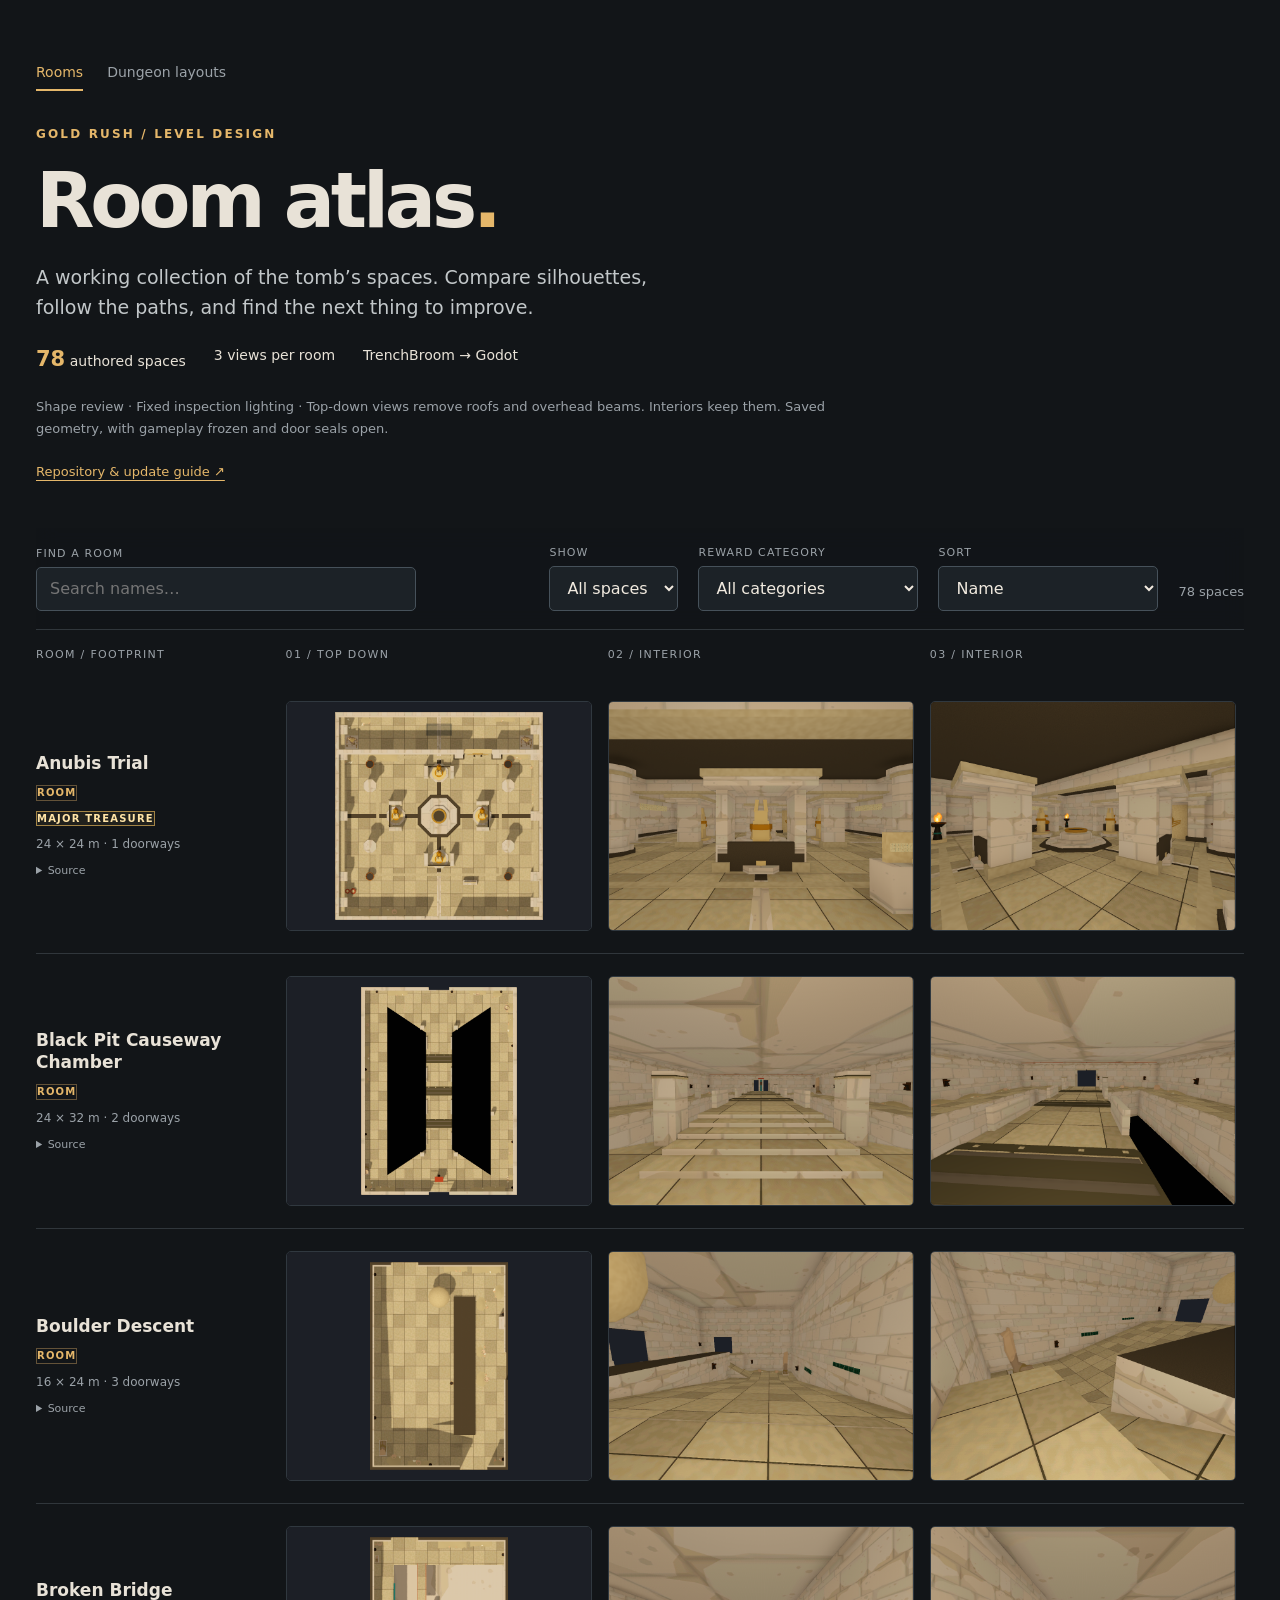
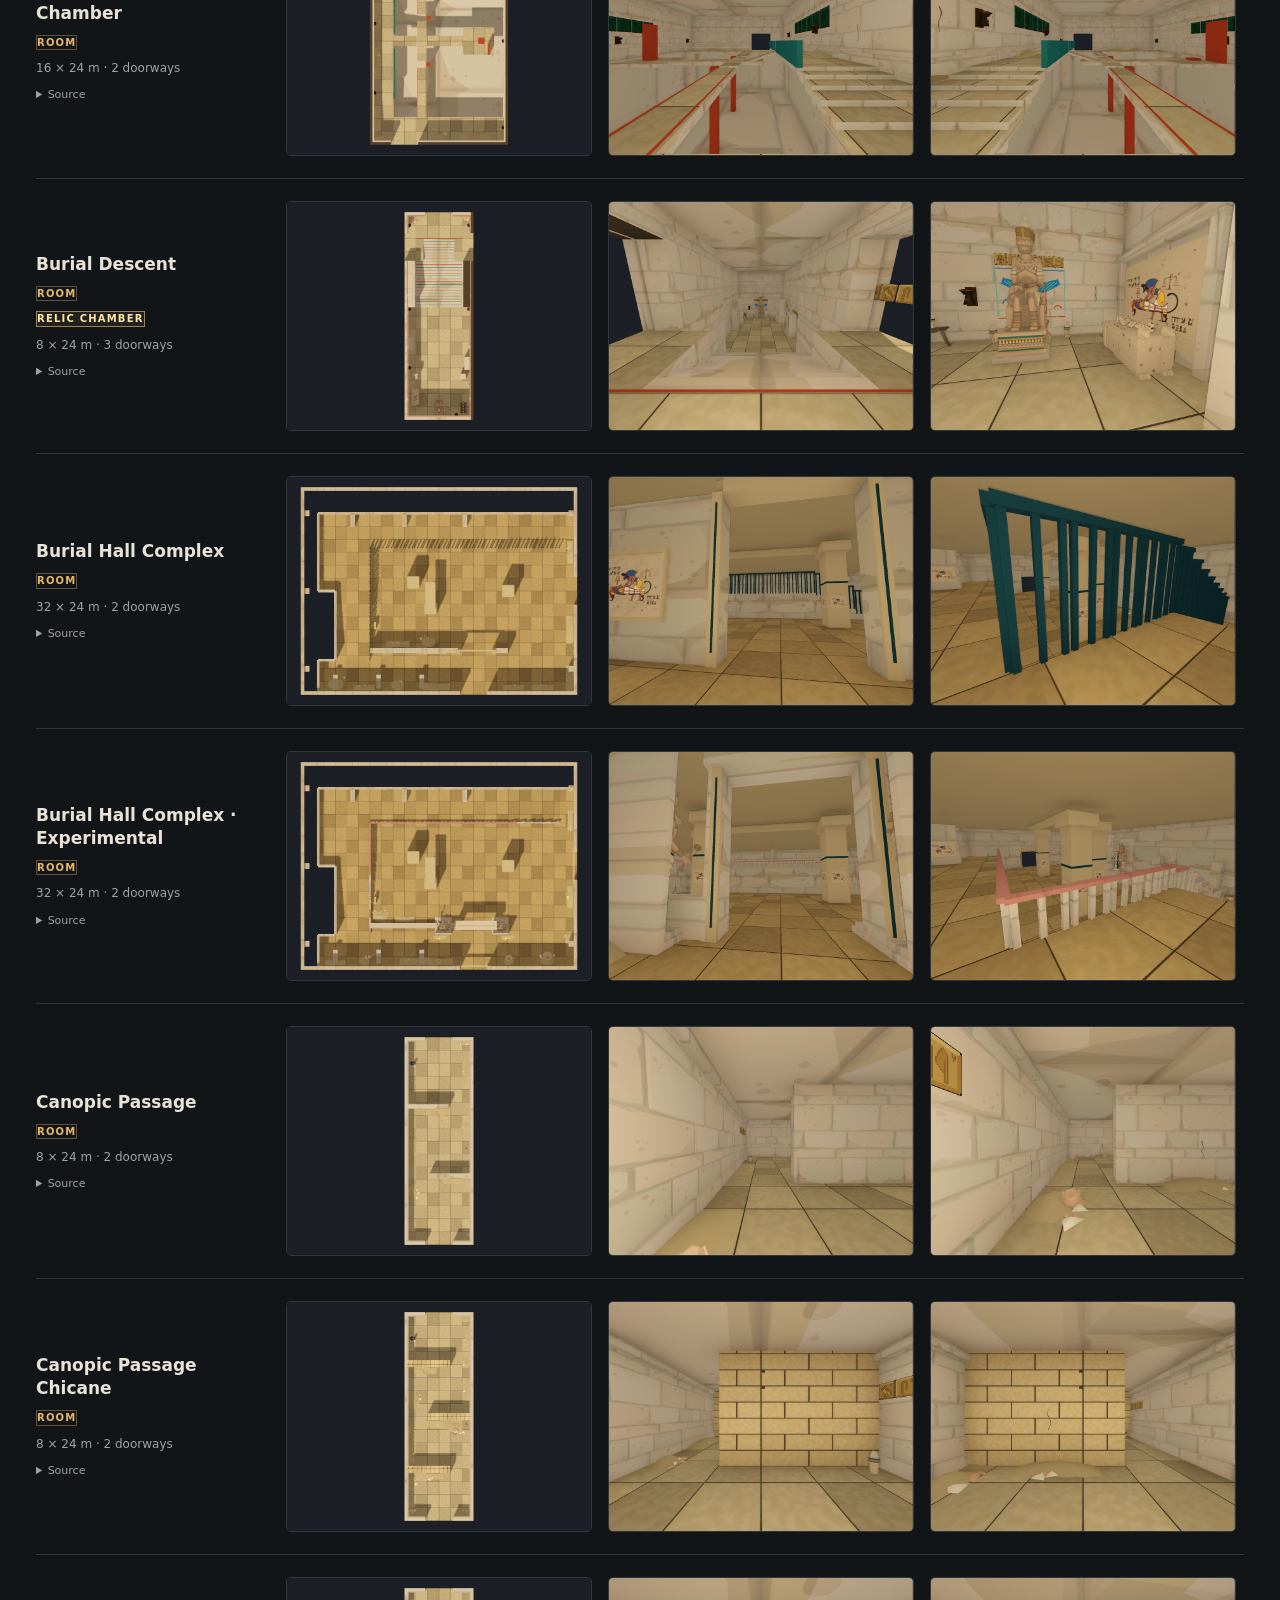
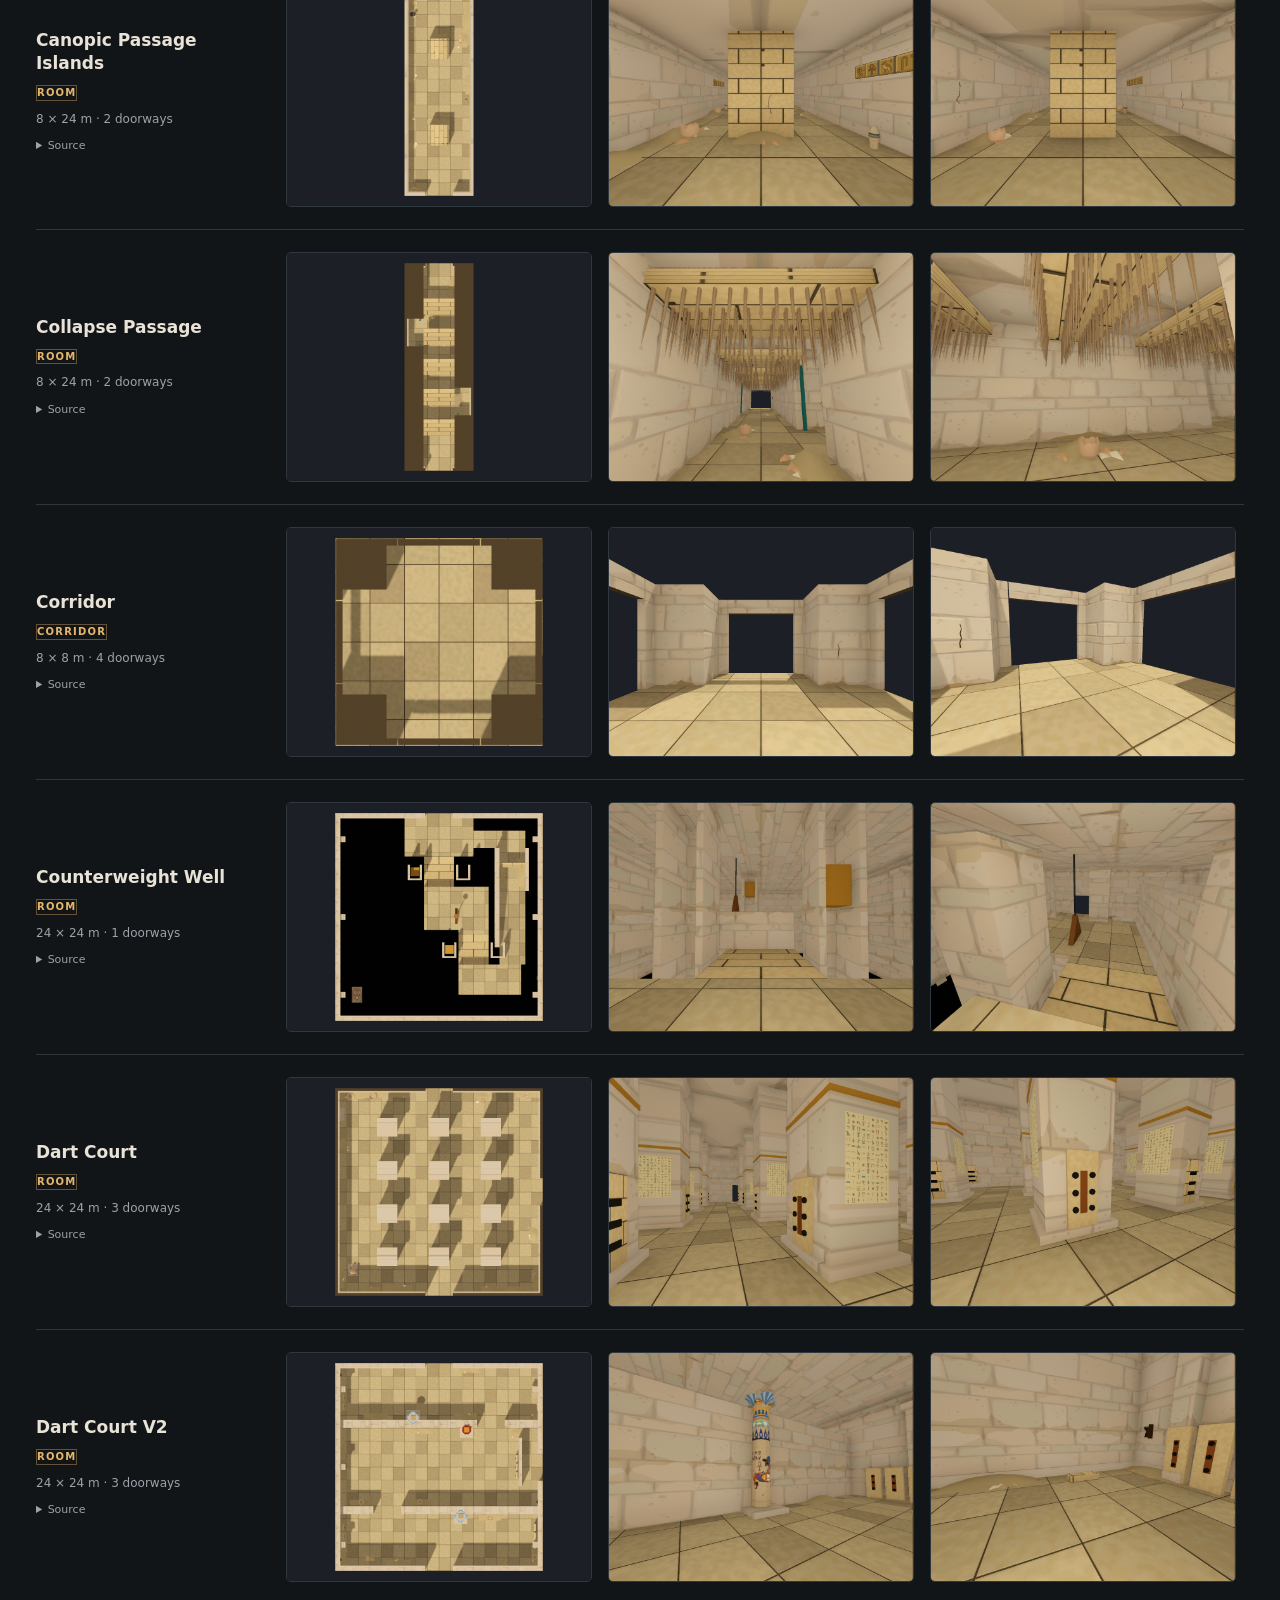
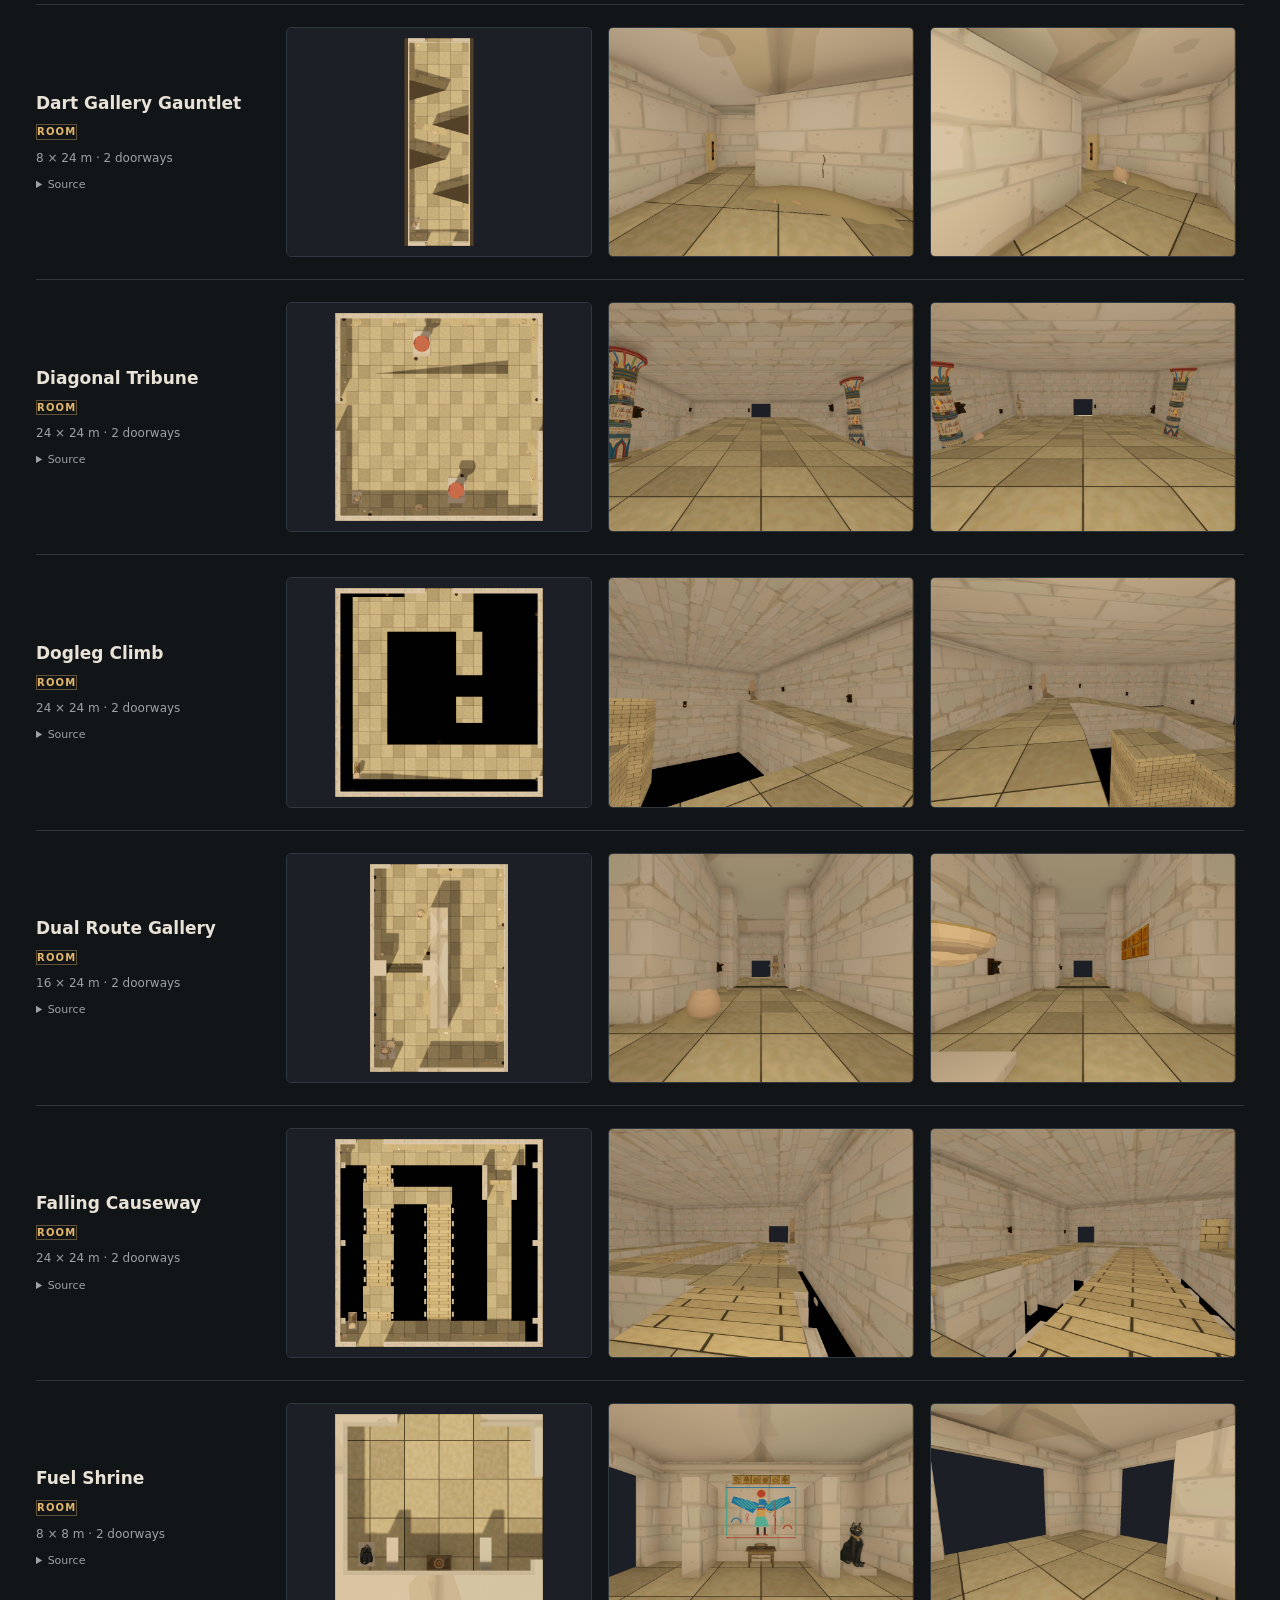
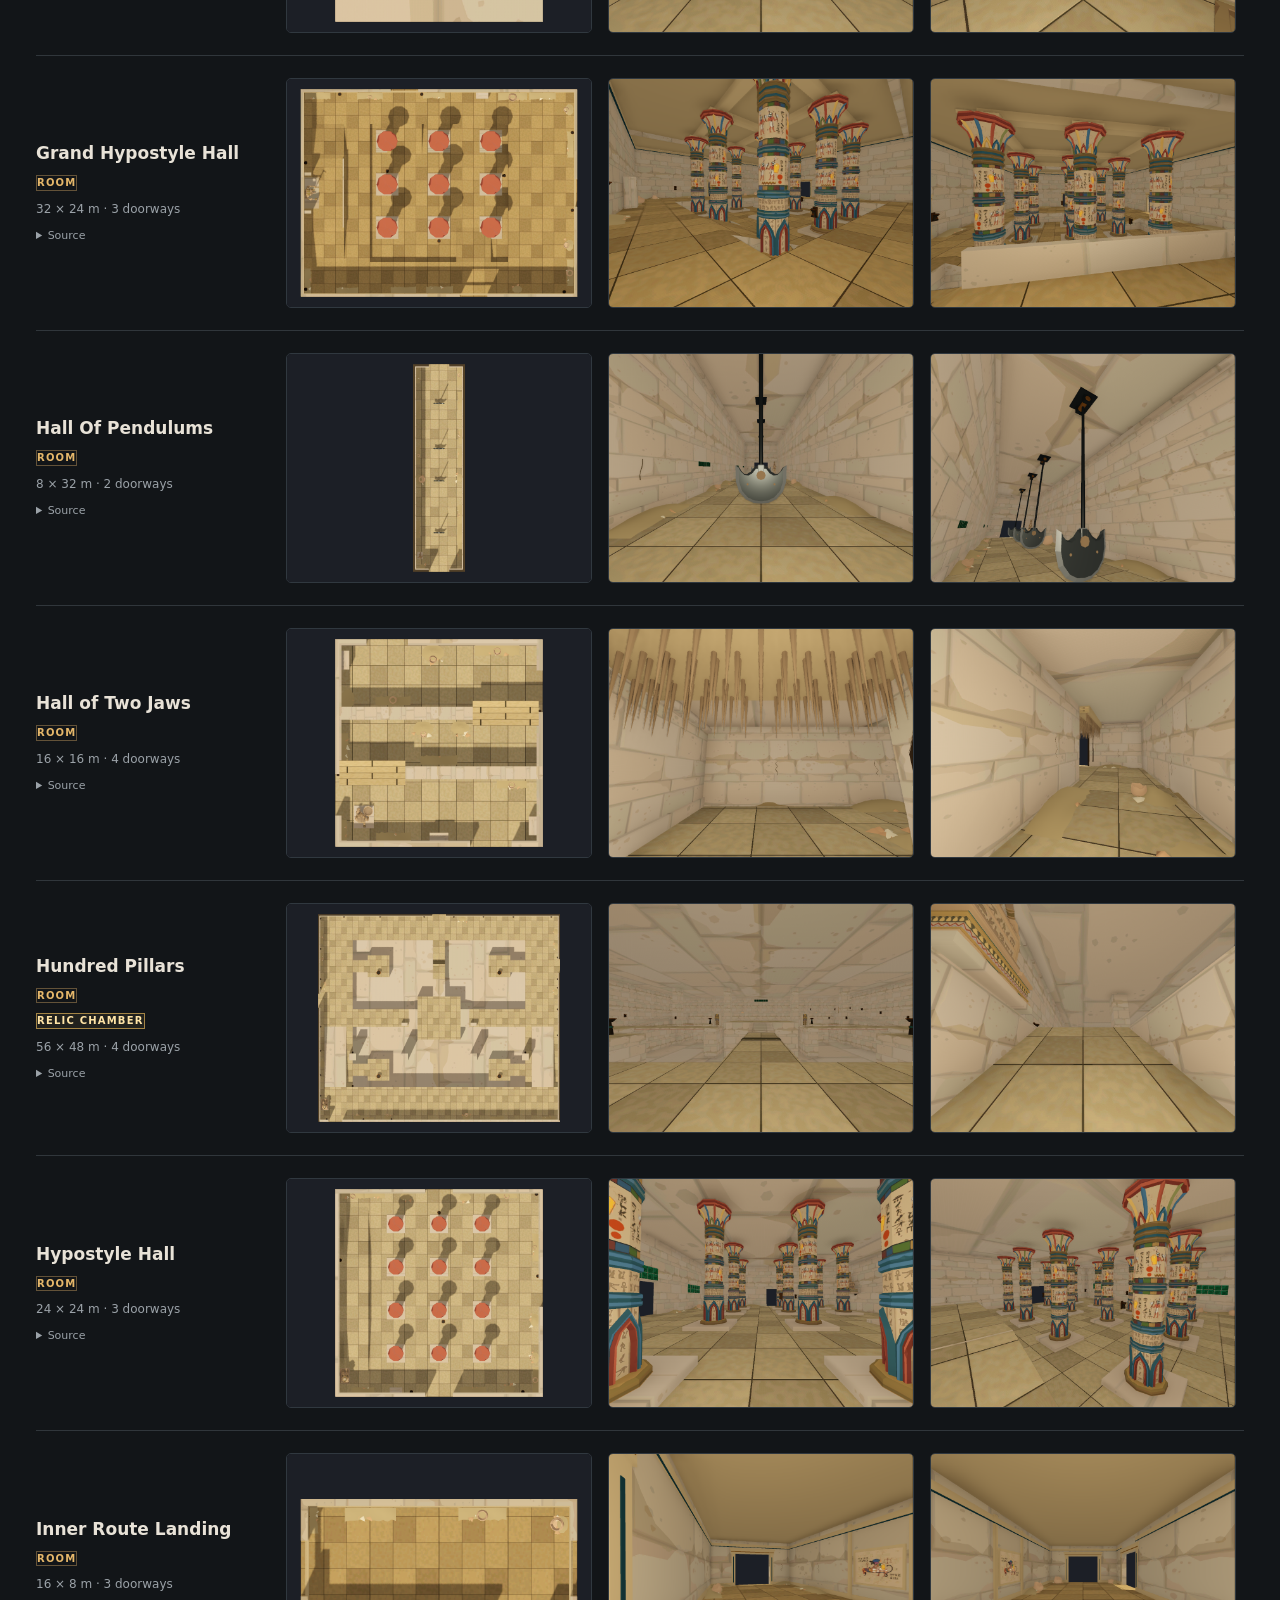
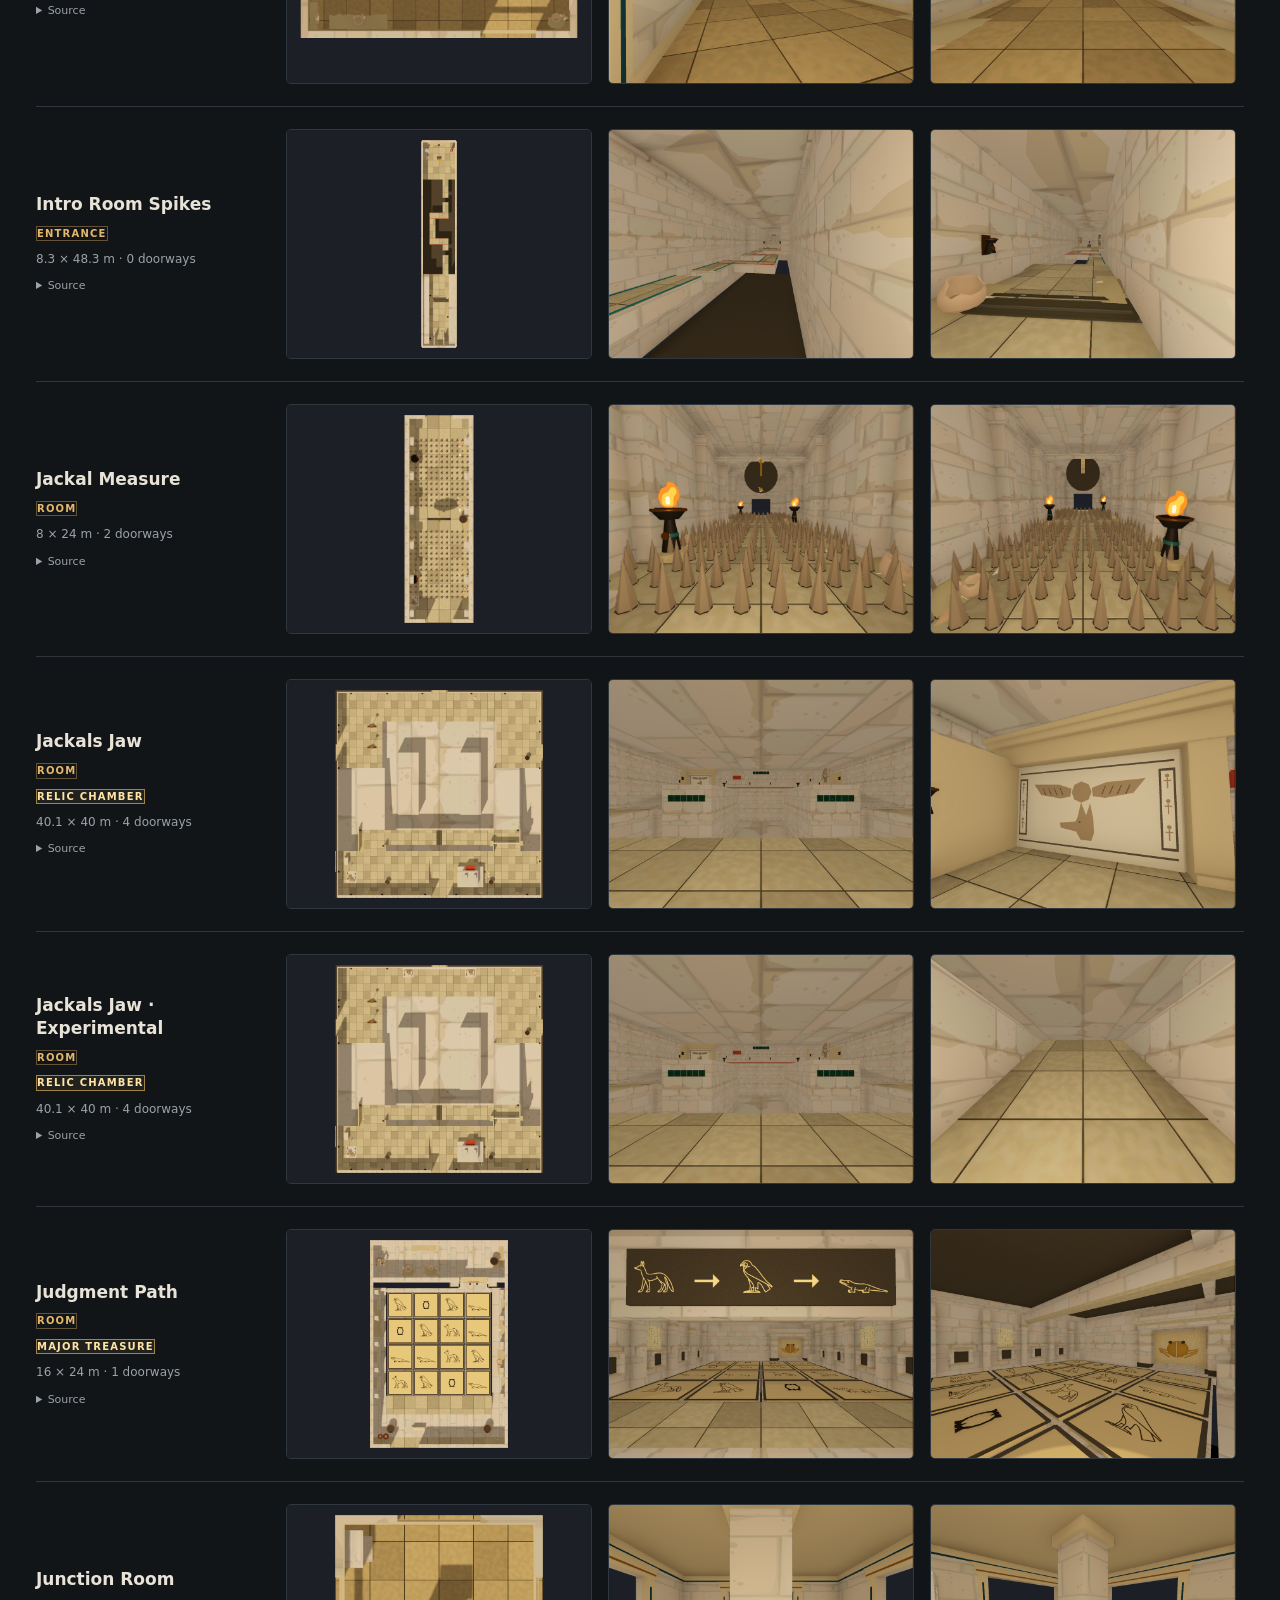
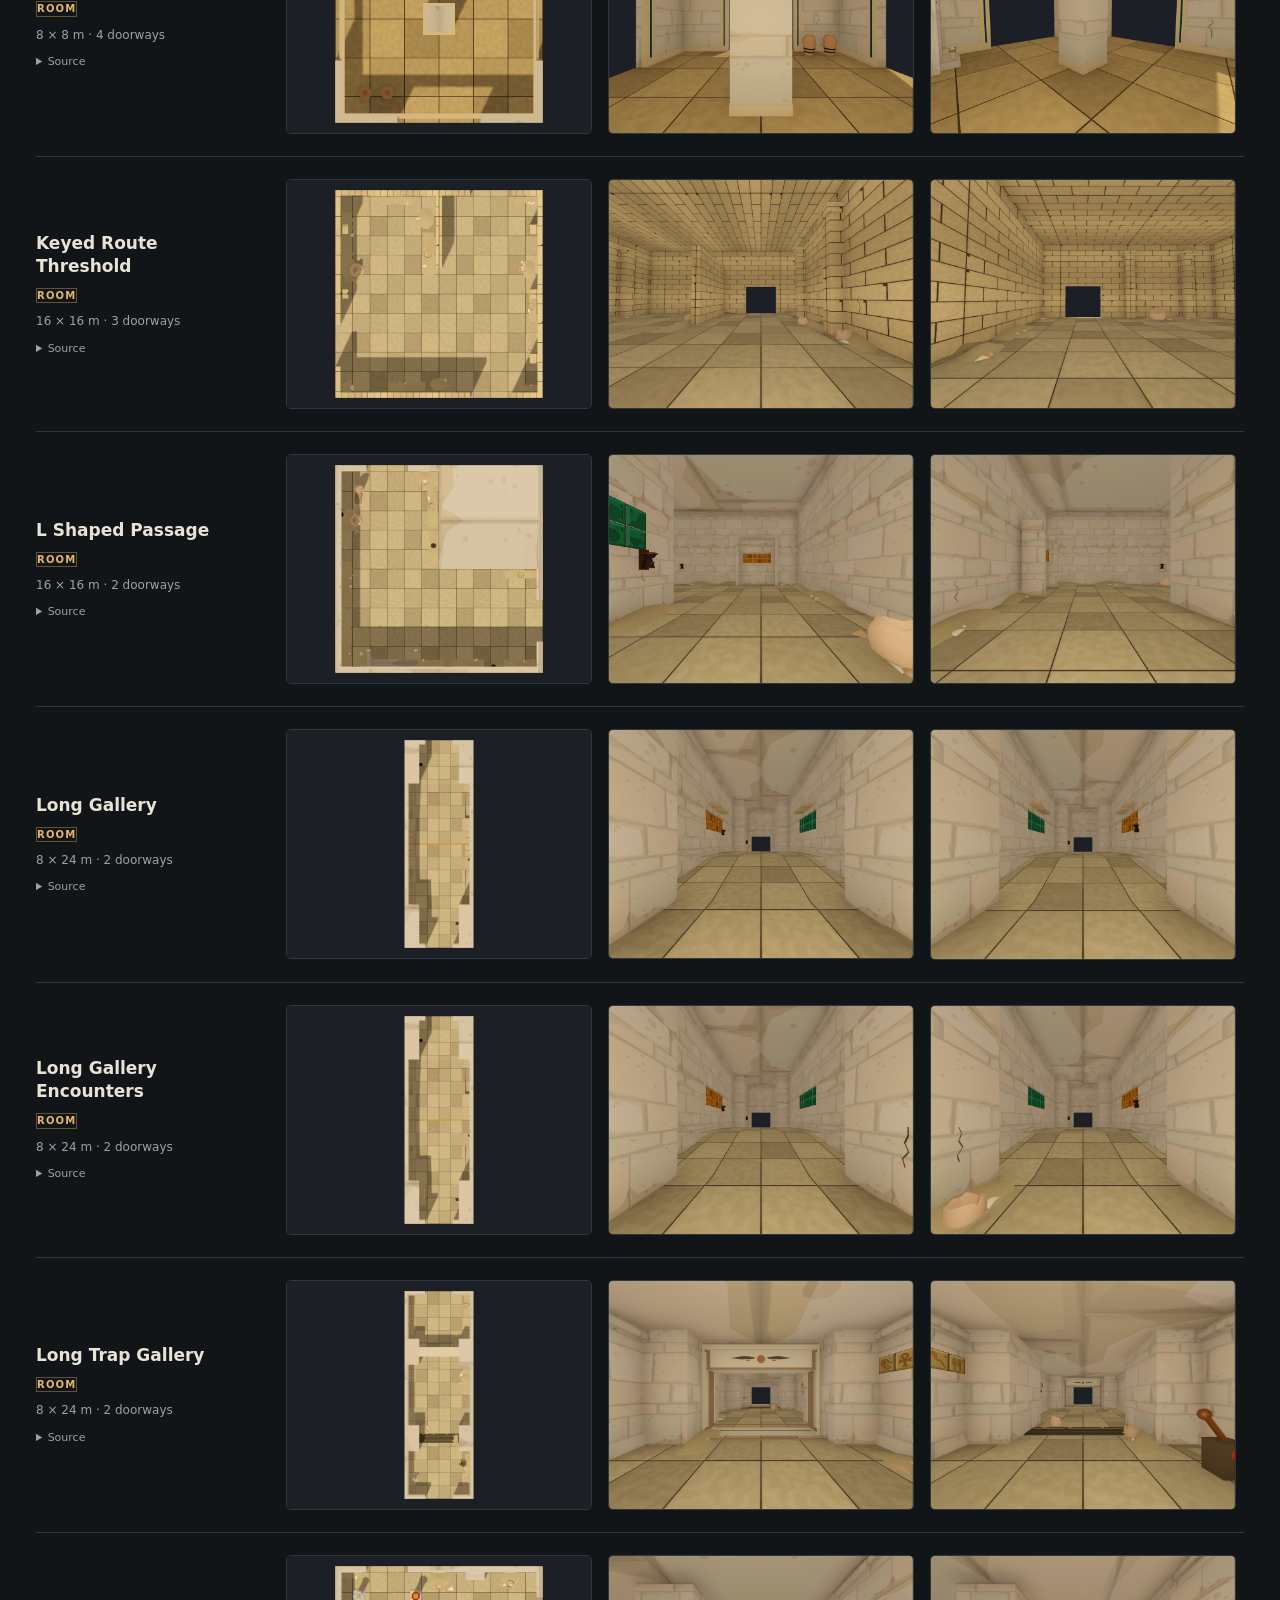
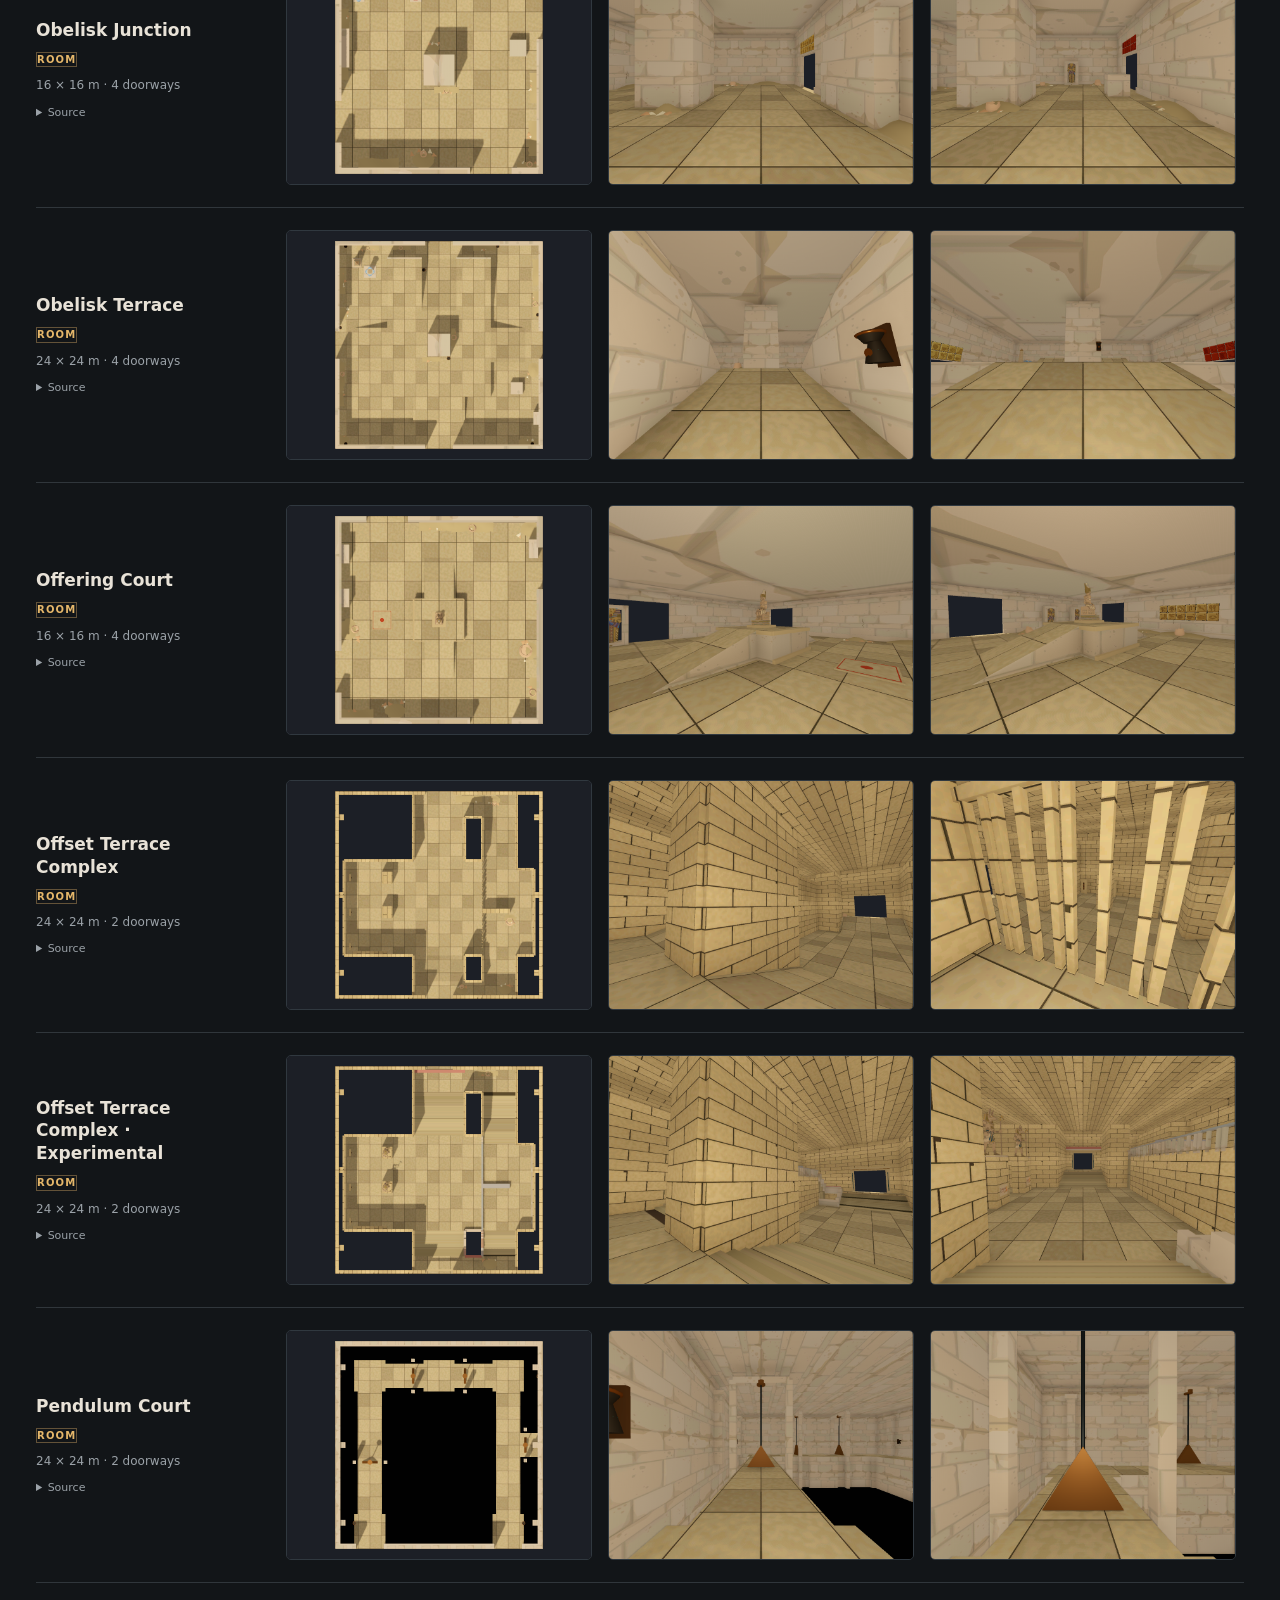
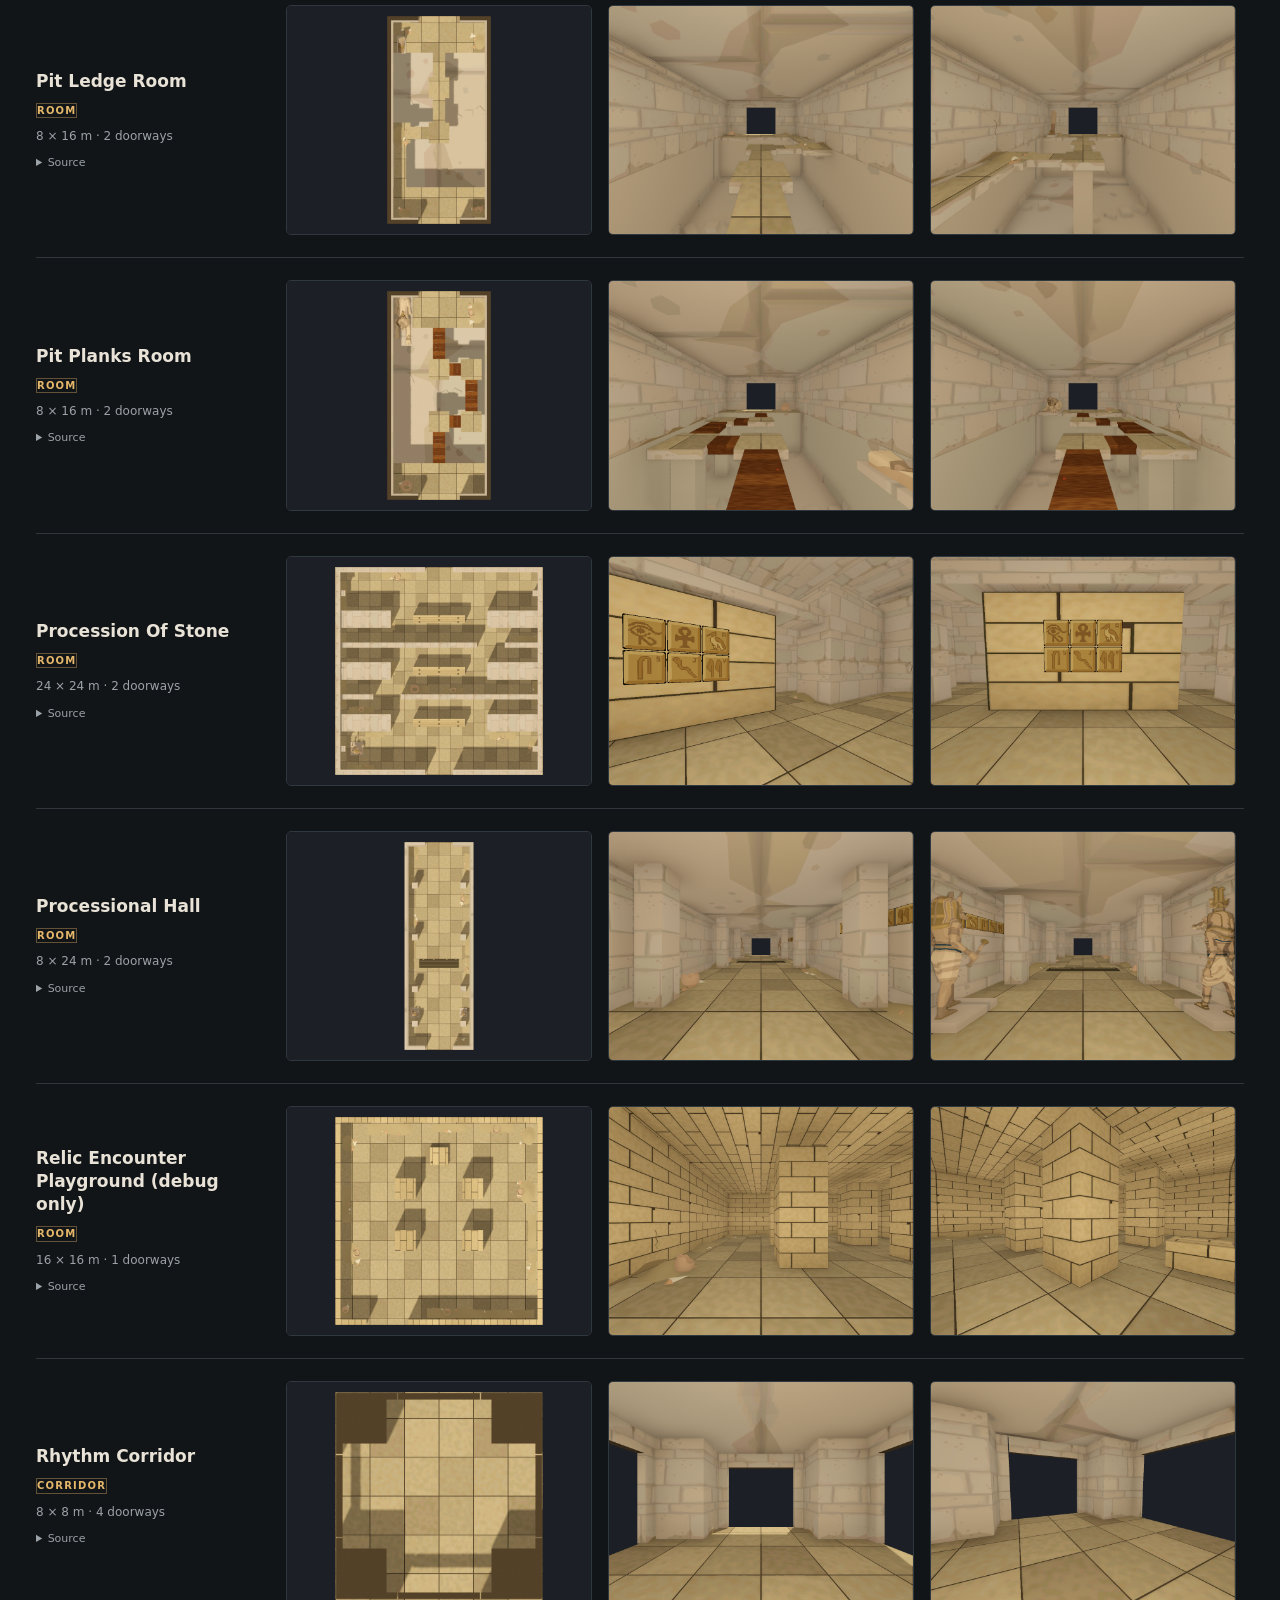
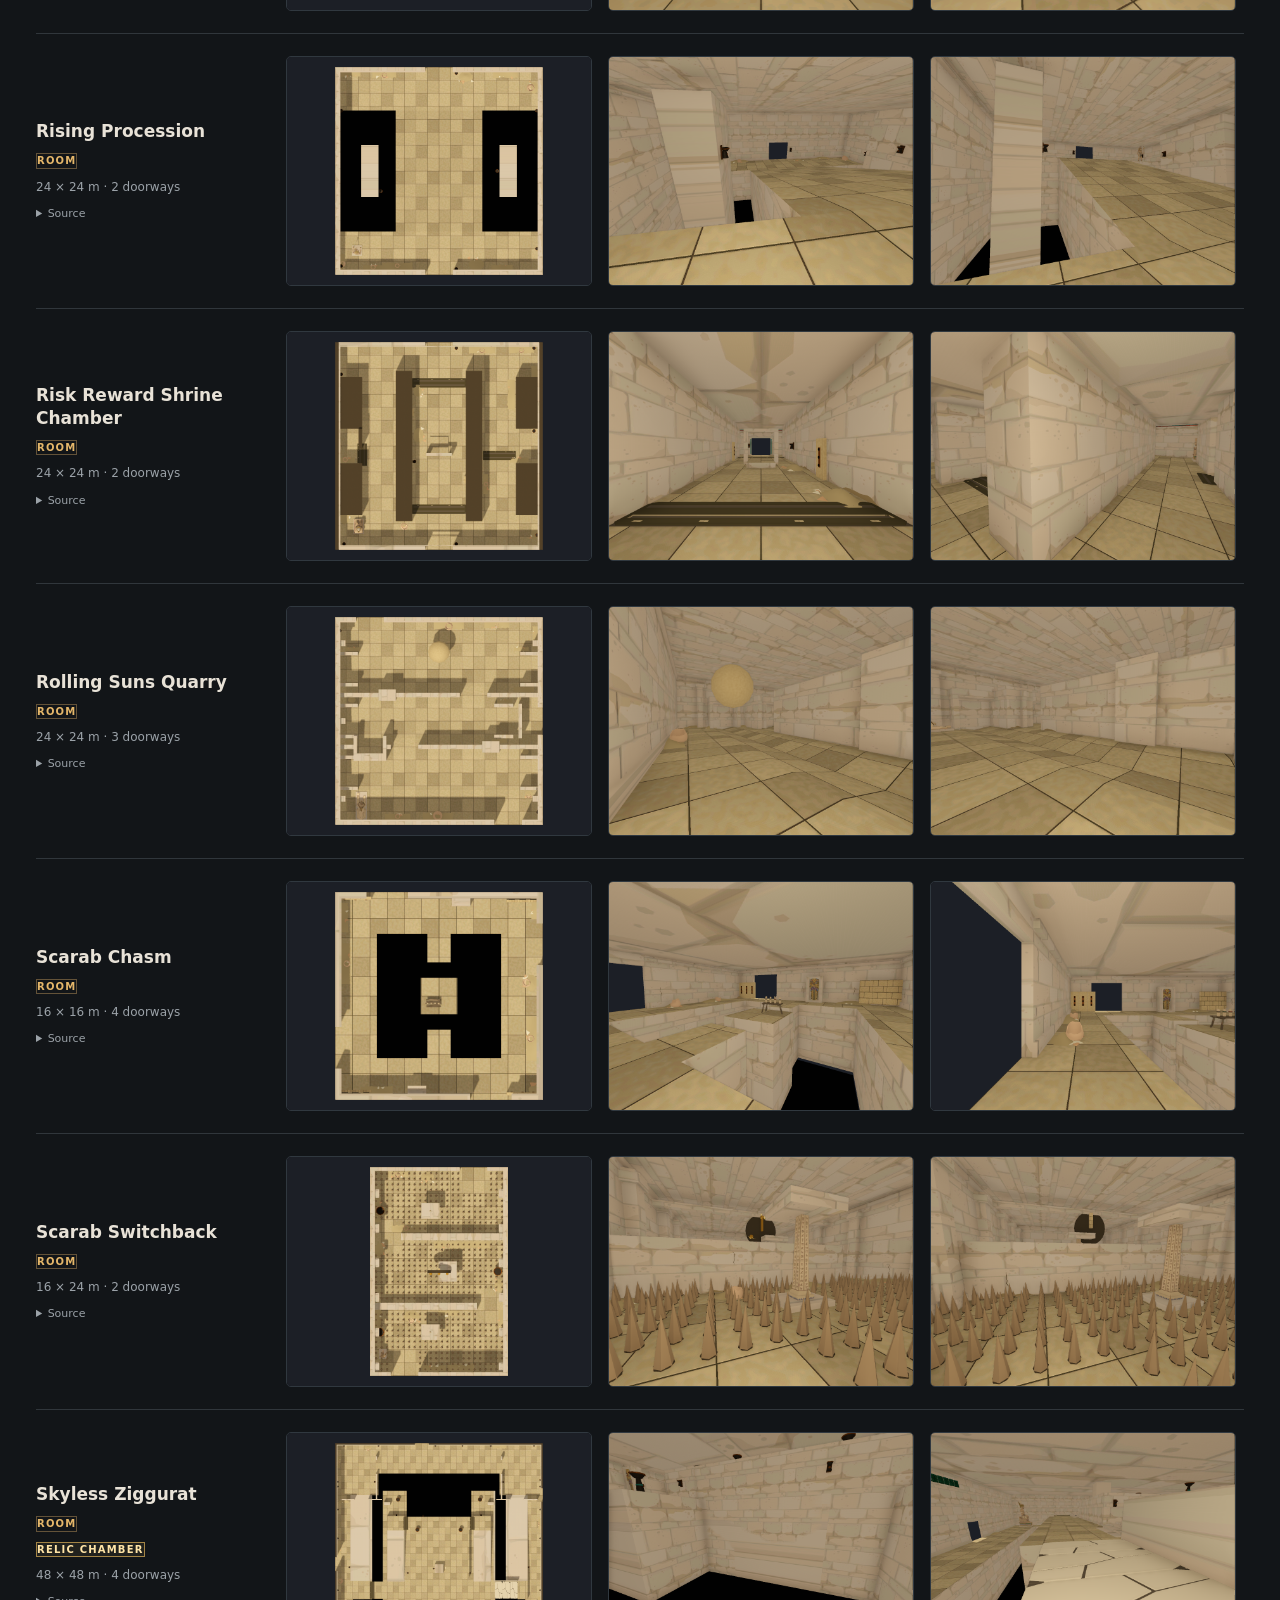
==== commit 0dd74dc4: "Refresh the room atlas for integrated layouts and static mesh LODs" ====
--- a/site/index.html
+++ b/site/index.html
@@ -17,7 +17,7 @@
     <h1>Room atlas<span class="accent">.</span></h1>
     <p class="intro">A working collection of the tomb’s spaces. Compare silhouettes, follow the paths,
       and find the next thing to improve.</p>
-    <div class="stats"><span><strong>71</strong> authored spaces</span><span>3 views per room</span><span>TrenchBroom → Godot</span></div>
+    <div class="stats"><span><strong>78</strong> authored spaces</span><span>3 views per room</span><span>TrenchBroom → Godot</span></div>
     <p class="note">Shape review · Fixed inspection lighting · Top-down views remove roofs and overhead beams.
       Interiors keep them. Saved geometry, with gameplay frozen and door seals open.</p>
     <a class="repo" href="https://github.com/avivajpeyi/gold_rush_docs">Repository &amp; update guide ↗</a>
@@ -27,7 +27,7 @@
     <label class="filter"><span>Show</span><select id="kind"><option value="">All spaces</option><option>Room</option><option>Corridor</option><option>Entrance</option></select></label>
     <label class="filter"><span>Reward category</span><select id="category"><option value="">All categories</option><option value="featured">Relics &amp; major treasure</option><option value="relic">Relic chambers</option><option value="treasure">Major treasure</option><option value="standard">Standard spaces</option></select></label>
     <label class="filter"><span>Sort</span><select id="sort"><option value="name">Name</option><option value="reward">Relics &amp; treasure first</option><option value="area">Largest footprint</option></select></label>
-    <p id="count" role="status" aria-live="polite">71 spaces</p>
+    <p id="count" role="status" aria-live="polite">78 spaces</p>
   </div>
   <table>
     <caption class="sr-only">Room names, top-down plans and two interior screenshots. Select an image to enlarge it.</caption>
@@ -38,6 +38,7 @@
 <tr id="broken_bridge_chamber" data-search="broken bridge chamber broken_bridge_chamber room standard" data-kind="Room" data-category="standard" data-name="Broken Bridge Chamber" data-area="384.0"><th scope="row"><a class="permalink" href="#broken_bridge_chamber">Broken Bridge Chamber</a><span class="tag">Room</span><span class="dimensions">16 × 24 m · 2 doorways</span><details><summary>Source</summary><code>levels/trenchbroom/maps/migrated/broken_bridge_chamber.map</code></details></th><td data-label="Top down"><a class="shot" href="images/broken_bridge_chamber/top.webp" data-title="Broken Bridge Chamber · Top down"><img src="images/broken_bridge_chamber/top.webp" width="960" height="720" loading="lazy" alt="Broken Bridge Chamber — Top down"></a></td><td data-label="Interior 1"><a class="shot" href="images/broken_bridge_chamber/interior-1.webp" data-title="Broken Bridge Chamber · Interior 1"><img src="images/broken_bridge_chamber/interior-1.webp" width="960" height="720" loading="lazy" alt="Broken Bridge Chamber — Interior 1"></a></td><td data-label="Interior 2"><a class="shot" href="images/broken_bridge_chamber/interior-2.webp" data-title="Broken Bridge Chamber · Interior 2"><img src="images/broken_bridge_chamber/interior-2.webp" width="960" height="720" loading="lazy" alt="Broken Bridge Chamber — Interior 2"></a></td></tr>
 <tr id="burial_descent" data-search="burial descent burial_descent room relic chamber" data-kind="Room" data-category="relic" data-name="Burial Descent" data-area="192.0"><th scope="row"><a class="permalink" href="#burial_descent">Burial Descent</a><span class="tag">Room</span><span class="tag reward">Relic chamber</span><span class="dimensions">8 × 24 m · 3 doorways</span><details><summary>Source</summary><code>levels/trenchbroom/maps/migrated/burial_descent.map</code></details></th><td data-label="Top down"><a class="shot" href="images/burial_descent/top.webp" data-title="Burial Descent · Top down"><img src="images/burial_descent/top.webp" width="960" height="720" loading="lazy" alt="Burial Descent — Top down"></a></td><td data-label="Interior 1"><a class="shot" href="images/burial_descent/interior-1.webp" data-title="Burial Descent · Interior 1"><img src="images/burial_descent/interior-1.webp" width="960" height="720" loading="lazy" alt="Burial Descent — Interior 1"></a></td><td data-label="Interior 2"><a class="shot" href="images/burial_descent/interior-2.webp" data-title="Burial Descent · Interior 2"><img src="images/burial_descent/interior-2.webp" width="960" height="720" loading="lazy" alt="Burial Descent — Interior 2"></a></td></tr>
 <tr id="burial_hall_complex" data-search="burial hall complex burial_hall_complex room standard" data-kind="Room" data-category="standard" data-name="Burial Hall Complex" data-area="768.0"><th scope="row"><a class="permalink" href="#burial_hall_complex">Burial Hall Complex</a><span class="tag">Room</span><span class="dimensions">32 × 24 m · 2 doorways</span><details><summary>Source</summary><code>levels/trenchbroom/maps/burial_hall_complex.map</code></details></th><td data-label="Top down"><a class="shot" href="images/burial_hall_complex/top.webp" data-title="Burial Hall Complex · Top down"><img src="images/burial_hall_complex/top.webp" width="960" height="720" loading="lazy" alt="Burial Hall Complex — Top down"></a></td><td data-label="Interior 1"><a class="shot" href="images/burial_hall_complex/interior-1.webp" data-title="Burial Hall Complex · Interior 1"><img src="images/burial_hall_complex/interior-1.webp" width="960" height="720" loading="lazy" alt="Burial Hall Complex — Interior 1"></a></td><td data-label="Interior 2"><a class="shot" href="images/burial_hall_complex/interior-2.webp" data-title="Burial Hall Complex · Interior 2"><img src="images/burial_hall_complex/interior-2.webp" width="960" height="720" loading="lazy" alt="Burial Hall Complex — Interior 2"></a></td></tr>
+<tr id="burial_hall_complex_sprawling" data-search="burial hall complex · experimental burial_hall_complex_sprawling room standard" data-kind="Room" data-category="standard" data-name="Burial Hall Complex · Experimental" data-area="768.0"><th scope="row"><a class="permalink" href="#burial_hall_complex_sprawling">Burial Hall Complex · Experimental</a><span class="tag">Room</span><span class="dimensions">32 × 24 m · 2 doorways</span><details><summary>Source</summary><code>levels/trenchbroom/maps/experimental/burial_hall_complex_sprawling.map</code></details></th><td data-label="Top down"><a class="shot" href="images/burial_hall_complex_sprawling/top.webp" data-title="Burial Hall Complex · Experimental · Top down"><img src="images/burial_hall_complex_sprawling/top.webp" width="960" height="720" loading="lazy" alt="Burial Hall Complex · Experimental — Top down"></a></td><td data-label="Interior 1"><a class="shot" href="images/burial_hall_complex_sprawling/interior-1.webp" data-title="Burial Hall Complex · Experimental · Interior 1"><img src="images/burial_hall_complex_sprawling/interior-1.webp" width="960" height="720" loading="lazy" alt="Burial Hall Complex · Experimental — Interior 1"></a></td><td data-label="Interior 2"><a class="shot" href="images/burial_hall_complex_sprawling/interior-2.webp" data-title="Burial Hall Complex · Experimental · Interior 2"><img src="images/burial_hall_complex_sprawling/interior-2.webp" width="960" height="720" loading="lazy" alt="Burial Hall Complex · Experimental — Interior 2"></a></td></tr>
 <tr id="canopic_passage" data-search="canopic passage canopic_passage room standard" data-kind="Room" data-category="standard" data-name="Canopic Passage" data-area="192.0"><th scope="row"><a class="permalink" href="#canopic_passage">Canopic Passage</a><span class="tag">Room</span><span class="dimensions">8 × 24 m · 2 doorways</span><details><summary>Source</summary><code>levels/trenchbroom/maps/migrated/canopic_passage.map</code></details></th><td data-label="Top down"><a class="shot" href="images/canopic_passage/top.webp" data-title="Canopic Passage · Top down"><img src="images/canopic_passage/top.webp" width="960" height="720" loading="lazy" alt="Canopic Passage — Top down"></a></td><td data-label="Interior 1"><a class="shot" href="images/canopic_passage/interior-1.webp" data-title="Canopic Passage · Interior 1"><img src="images/canopic_passage/interior-1.webp" width="960" height="720" loading="lazy" alt="Canopic Passage — Interior 1"></a></td><td data-label="Interior 2"><a class="shot" href="images/canopic_passage/interior-2.webp" data-title="Canopic Passage · Interior 2"><img src="images/canopic_passage/interior-2.webp" width="960" height="720" loading="lazy" alt="Canopic Passage — Interior 2"></a></td></tr>
 <tr id="canopic_passage_chicane" data-search="canopic passage chicane canopic_passage_chicane room standard" data-kind="Room" data-category="standard" data-name="Canopic Passage Chicane" data-area="192.0"><th scope="row"><a class="permalink" href="#canopic_passage_chicane">Canopic Passage Chicane</a><span class="tag">Room</span><span class="dimensions">8 × 24 m · 2 doorways</span><details><summary>Source</summary><code>levels/trenchbroom/maps/canopic_passage_chicane.map</code></details></th><td data-label="Top down"><a class="shot" href="images/canopic_passage_chicane/top.webp" data-title="Canopic Passage Chicane · Top down"><img src="images/canopic_passage_chicane/top.webp" width="960" height="720" loading="lazy" alt="Canopic Passage Chicane — Top down"></a></td><td data-label="Interior 1"><a class="shot" href="images/canopic_passage_chicane/interior-1.webp" data-title="Canopic Passage Chicane · Interior 1"><img src="images/canopic_passage_chicane/interior-1.webp" width="960" height="720" loading="lazy" alt="Canopic Passage Chicane — Interior 1"></a></td><td data-label="Interior 2"><a class="shot" href="images/canopic_passage_chicane/interior-2.webp" data-title="Canopic Passage Chicane · Interior 2"><img src="images/canopic_passage_chicane/interior-2.webp" width="960" height="720" loading="lazy" alt="Canopic Passage Chicane — Interior 2"></a></td></tr>
 <tr id="canopic_passage_islands" data-search="canopic passage islands canopic_passage_islands room standard" data-kind="Room" data-category="standard" data-name="Canopic Passage Islands" data-area="192.0"><th scope="row"><a class="permalink" href="#canopic_passage_islands">Canopic Passage Islands</a><span class="tag">Room</span><span class="dimensions">8 × 24 m · 2 doorways</span><details><summary>Source</summary><code>levels/trenchbroom/maps/canopic_passage_islands.map</code></details></th><td data-label="Top down"><a class="shot" href="images/canopic_passage_islands/top.webp" data-title="Canopic Passage Islands · Top down"><img src="images/canopic_passage_islands/top.webp" width="960" height="720" loading="lazy" alt="Canopic Passage Islands — Top down"></a></td><td data-label="Interior 1"><a class="shot" href="images/canopic_passage_islands/interior-1.webp" data-title="Canopic Passage Islands · Interior 1"><img src="images/canopic_passage_islands/interior-1.webp" width="960" height="720" loading="lazy" alt="Canopic Passage Islands — Interior 1"></a></td><td data-label="Interior 2"><a class="shot" href="images/canopic_passage_islands/interior-2.webp" data-title="Canopic Passage Islands · Interior 2"><img src="images/canopic_passage_islands/interior-2.webp" width="960" height="720" loading="lazy" alt="Canopic Passage Islands — Interior 2"></a></td></tr>
@@ -61,6 +62,7 @@
 <tr id="intro_room_spikes" data-search="intro room spikes intro_room_spikes entrance standard" data-kind="Entrance" data-category="standard" data-name="Intro Room Spikes" data-area="400.89"><th scope="row"><a class="permalink" href="#intro_room_spikes">Intro Room Spikes</a><span class="tag">Entrance</span><span class="dimensions">8.3 × 48.3 m · 0 doorways</span><details><summary>Source</summary><code>levels/trenchbroom/maps/migrated/intro_room_spikes.map</code></details></th><td data-label="Top down"><a class="shot" href="images/intro_room_spikes/top.webp" data-title="Intro Room Spikes · Top down"><img src="images/intro_room_spikes/top.webp" width="960" height="720" loading="lazy" alt="Intro Room Spikes — Top down"></a></td><td data-label="Interior 1"><a class="shot" href="images/intro_room_spikes/interior-1.webp" data-title="Intro Room Spikes · Interior 1"><img src="images/intro_room_spikes/interior-1.webp" width="960" height="720" loading="lazy" alt="Intro Room Spikes — Interior 1"></a></td><td data-label="Interior 2"><a class="shot" href="images/intro_room_spikes/interior-2.webp" data-title="Intro Room Spikes · Interior 2"><img src="images/intro_room_spikes/interior-2.webp" width="960" height="720" loading="lazy" alt="Intro Room Spikes — Interior 2"></a></td></tr>
 <tr id="jackal_measure" data-search="jackal measure jackal_measure room standard" data-kind="Room" data-category="standard" data-name="Jackal Measure" data-area="192.0"><th scope="row"><a class="permalink" href="#jackal_measure">Jackal Measure</a><span class="tag">Room</span><span class="dimensions">8 × 24 m · 2 doorways</span><details><summary>Source</summary><code>levels/trenchbroom/maps/jackal_measure.map</code></details></th><td data-label="Top down"><a class="shot" href="images/jackal_measure/top.webp" data-title="Jackal Measure · Top down"><img src="images/jackal_measure/top.webp" width="960" height="720" loading="lazy" alt="Jackal Measure — Top down"></a></td><td data-label="Interior 1"><a class="shot" href="images/jackal_measure/interior-1.webp" data-title="Jackal Measure · Interior 1"><img src="images/jackal_measure/interior-1.webp" width="960" height="720" loading="lazy" alt="Jackal Measure — Interior 1"></a></td><td data-label="Interior 2"><a class="shot" href="images/jackal_measure/interior-2.webp" data-title="Jackal Measure · Interior 2"><img src="images/jackal_measure/interior-2.webp" width="960" height="720" loading="lazy" alt="Jackal Measure — Interior 2"></a></td></tr>
 <tr id="jackals_jaw" data-search="jackals jaw jackals_jaw room relic chamber" data-kind="Room" data-category="relic" data-name="Jackals Jaw" data-area="1604.0"><th scope="row"><a class="permalink" href="#jackals_jaw">Jackals Jaw</a><span class="tag">Room</span><span class="tag reward">Relic chamber</span><span class="dimensions">40.1 × 40 m · 4 doorways</span><details><summary>Source</summary><code>levels/trenchbroom/maps/migrated/jackals_jaw.map</code></details></th><td data-label="Top down"><a class="shot" href="images/jackals_jaw/top.webp" data-title="Jackals Jaw · Top down"><img src="images/jackals_jaw/top.webp" width="960" height="720" loading="lazy" alt="Jackals Jaw — Top down"></a></td><td data-label="Interior 1"><a class="shot" href="images/jackals_jaw/interior-1.webp" data-title="Jackals Jaw · Interior 1"><img src="images/jackals_jaw/interior-1.webp" width="960" height="720" loading="lazy" alt="Jackals Jaw — Interior 1"></a></td><td data-label="Interior 2"><a class="shot" href="images/jackals_jaw/interior-2.webp" data-title="Jackals Jaw · Interior 2"><img src="images/jackals_jaw/interior-2.webp" width="960" height="720" loading="lazy" alt="Jackals Jaw — Interior 2"></a></td></tr>
+<tr id="jackals_jaw_sprawling" data-search="jackals jaw · experimental jackals_jaw_sprawling room relic chamber" data-kind="Room" data-category="relic" data-name="Jackals Jaw · Experimental" data-area="1604.0"><th scope="row"><a class="permalink" href="#jackals_jaw_sprawling">Jackals Jaw · Experimental</a><span class="tag">Room</span><span class="tag reward">Relic chamber</span><span class="dimensions">40.1 × 40 m · 4 doorways</span><details><summary>Source</summary><code>levels/trenchbroom/maps/experimental/jackals_jaw_sprawling.map</code></details></th><td data-label="Top down"><a class="shot" href="images/jackals_jaw_sprawling/top.webp" data-title="Jackals Jaw · Experimental · Top down"><img src="images/jackals_jaw_sprawling/top.webp" width="960" height="720" loading="lazy" alt="Jackals Jaw · Experimental — Top down"></a></td><td data-label="Interior 1"><a class="shot" href="images/jackals_jaw_sprawling/interior-1.webp" data-title="Jackals Jaw · Experimental · Interior 1"><img src="images/jackals_jaw_sprawling/interior-1.webp" width="960" height="720" loading="lazy" alt="Jackals Jaw · Experimental — Interior 1"></a></td><td data-label="Interior 2"><a class="shot" href="images/jackals_jaw_sprawling/interior-2.webp" data-title="Jackals Jaw · Experimental · Interior 2"><img src="images/jackals_jaw_sprawling/interior-2.webp" width="960" height="720" loading="lazy" alt="Jackals Jaw · Experimental — Interior 2"></a></td></tr>
 <tr id="judgment_path" data-search="judgment path judgment_path room major treasure" data-kind="Room" data-category="treasure" data-name="Judgment Path" data-area="384.0"><th scope="row"><a class="permalink" href="#judgment_path">Judgment Path</a><span class="tag">Room</span><span class="tag reward">Major treasure</span><span class="dimensions">16 × 24 m · 1 doorways</span><details><summary>Source</summary><code>levels/trenchbroom/maps/judgment_path.map</code></details></th><td data-label="Top down"><a class="shot" href="images/judgment_path/top.webp" data-title="Judgment Path · Top down"><img src="images/judgment_path/top.webp" width="960" height="720" loading="lazy" alt="Judgment Path — Top down"></a></td><td data-label="Interior 1"><a class="shot" href="images/judgment_path/interior-1.webp" data-title="Judgment Path · Interior 1"><img src="images/judgment_path/interior-1.webp" width="960" height="720" loading="lazy" alt="Judgment Path — Interior 1"></a></td><td data-label="Interior 2"><a class="shot" href="images/judgment_path/interior-2.webp" data-title="Judgment Path · Interior 2"><img src="images/judgment_path/interior-2.webp" width="960" height="720" loading="lazy" alt="Judgment Path — Interior 2"></a></td></tr>
 <tr id="junction_room" data-search="junction room junction_room room standard" data-kind="Room" data-category="standard" data-name="Junction Room" data-area="64.0"><th scope="row"><a class="permalink" href="#junction_room">Junction Room</a><span class="tag">Room</span><span class="dimensions">8 × 8 m · 4 doorways</span><details><summary>Source</summary><code>levels/trenchbroom/maps/migrated/junction_room.map</code></details></th><td data-label="Top down"><a class="shot" href="images/junction_room/top.webp" data-title="Junction Room · Top down"><img src="images/junction_room/top.webp" width="960" height="720" loading="lazy" alt="Junction Room — Top down"></a></td><td data-label="Interior 1"><a class="shot" href="images/junction_room/interior-1.webp" data-title="Junction Room · Interior 1"><img src="images/junction_room/interior-1.webp" width="960" height="720" loading="lazy" alt="Junction Room — Interior 1"></a></td><td data-label="Interior 2"><a class="shot" href="images/junction_room/interior-2.webp" data-title="Junction Room · Interior 2"><img src="images/junction_room/interior-2.webp" width="960" height="720" loading="lazy" alt="Junction Room — Interior 2"></a></td></tr>
 <tr id="keyed_route_threshold" data-search="keyed route threshold keyed_route_threshold room standard" data-kind="Room" data-category="standard" data-name="Keyed Route Threshold" data-area="256.0"><th scope="row"><a class="permalink" href="#keyed_route_threshold">Keyed Route Threshold</a><span class="tag">Room</span><span class="dimensions">16 × 16 m · 3 doorways</span><details><summary>Source</summary><code>levels/trenchbroom/maps/keyed_route_threshold.map</code></details></th><td data-label="Top down"><a class="shot" href="images/keyed_route_threshold/top.webp" data-title="Keyed Route Threshold · Top down"><img src="images/keyed_route_threshold/top.webp" width="960" height="720" loading="lazy" alt="Keyed Route Threshold — Top down"></a></td><td data-label="Interior 1"><a class="shot" href="images/keyed_route_threshold/interior-1.webp" data-title="Keyed Route Threshold · Interior 1"><img src="images/keyed_route_threshold/interior-1.webp" width="960" height="720" loading="lazy" alt="Keyed Route Threshold — Interior 1"></a></td><td data-label="Interior 2"><a class="shot" href="images/keyed_route_threshold/interior-2.webp" data-title="Keyed Route Threshold · Interior 2"><img src="images/keyed_route_threshold/interior-2.webp" width="960" height="720" loading="lazy" alt="Keyed Route Threshold — Interior 2"></a></td></tr>
@@ -72,6 +74,7 @@
 <tr id="obelisk_terrace" data-search="obelisk terrace obelisk_terrace room standard" data-kind="Room" data-category="standard" data-name="Obelisk Terrace" data-area="576.0"><th scope="row"><a class="permalink" href="#obelisk_terrace">Obelisk Terrace</a><span class="tag">Room</span><span class="dimensions">24 × 24 m · 4 doorways</span><details><summary>Source</summary><code>levels/trenchbroom/maps/migrated/obelisk_terrace.map</code></details></th><td data-label="Top down"><a class="shot" href="images/obelisk_terrace/top.webp" data-title="Obelisk Terrace · Top down"><img src="images/obelisk_terrace/top.webp" width="960" height="720" loading="lazy" alt="Obelisk Terrace — Top down"></a></td><td data-label="Interior 1"><a class="shot" href="images/obelisk_terrace/interior-1.webp" data-title="Obelisk Terrace · Interior 1"><img src="images/obelisk_terrace/interior-1.webp" width="960" height="720" loading="lazy" alt="Obelisk Terrace — Interior 1"></a></td><td data-label="Interior 2"><a class="shot" href="images/obelisk_terrace/interior-2.webp" data-title="Obelisk Terrace · Interior 2"><img src="images/obelisk_terrace/interior-2.webp" width="960" height="720" loading="lazy" alt="Obelisk Terrace — Interior 2"></a></td></tr>
 <tr id="pillar_hall" data-search="offering court pillar_hall room standard" data-kind="Room" data-category="standard" data-name="Offering Court" data-area="256.0"><th scope="row"><a class="permalink" href="#pillar_hall">Offering Court</a><span class="tag">Room</span><span class="dimensions">16 × 16 m · 4 doorways</span><details><summary>Source</summary><code>levels/trenchbroom/maps/migrated/pillar_hall.map</code></details></th><td data-label="Top down"><a class="shot" href="images/pillar_hall/top.webp" data-title="Offering Court · Top down"><img src="images/pillar_hall/top.webp" width="960" height="720" loading="lazy" alt="Offering Court — Top down"></a></td><td data-label="Interior 1"><a class="shot" href="images/pillar_hall/interior-1.webp" data-title="Offering Court · Interior 1"><img src="images/pillar_hall/interior-1.webp" width="960" height="720" loading="lazy" alt="Offering Court — Interior 1"></a></td><td data-label="Interior 2"><a class="shot" href="images/pillar_hall/interior-2.webp" data-title="Offering Court · Interior 2"><img src="images/pillar_hall/interior-2.webp" width="960" height="720" loading="lazy" alt="Offering Court — Interior 2"></a></td></tr>
 <tr id="offset_terrace_complex" data-search="offset terrace complex offset_terrace_complex room standard" data-kind="Room" data-category="standard" data-name="Offset Terrace Complex" data-area="576.0"><th scope="row"><a class="permalink" href="#offset_terrace_complex">Offset Terrace Complex</a><span class="tag">Room</span><span class="dimensions">24 × 24 m · 2 doorways</span><details><summary>Source</summary><code>levels/trenchbroom/maps/offset_terrace_complex.map</code></details></th><td data-label="Top down"><a class="shot" href="images/offset_terrace_complex/top.webp" data-title="Offset Terrace Complex · Top down"><img src="images/offset_terrace_complex/top.webp" width="960" height="720" loading="lazy" alt="Offset Terrace Complex — Top down"></a></td><td data-label="Interior 1"><a class="shot" href="images/offset_terrace_complex/interior-1.webp" data-title="Offset Terrace Complex · Interior 1"><img src="images/offset_terrace_complex/interior-1.webp" width="960" height="720" loading="lazy" alt="Offset Terrace Complex — Interior 1"></a></td><td data-label="Interior 2"><a class="shot" href="images/offset_terrace_complex/interior-2.webp" data-title="Offset Terrace Complex · Interior 2"><img src="images/offset_terrace_complex/interior-2.webp" width="960" height="720" loading="lazy" alt="Offset Terrace Complex — Interior 2"></a></td></tr>
+<tr id="offset_terrace_complex_sprawling" data-search="offset terrace complex · experimental offset_terrace_complex_sprawling room standard" data-kind="Room" data-category="standard" data-name="Offset Terrace Complex · Experimental" data-area="576.0"><th scope="row"><a class="permalink" href="#offset_terrace_complex_sprawling">Offset Terrace Complex · Experimental</a><span class="tag">Room</span><span class="dimensions">24 × 24 m · 2 doorways</span><details><summary>Source</summary><code>levels/trenchbroom/maps/experimental/offset_terrace_complex_sprawling.map</code></details></th><td data-label="Top down"><a class="shot" href="images/offset_terrace_complex_sprawling/top.webp" data-title="Offset Terrace Complex · Experimental · Top down"><img src="images/offset_terrace_complex_sprawling/top.webp" width="960" height="720" loading="lazy" alt="Offset Terrace Complex · Experimental — Top down"></a></td><td data-label="Interior 1"><a class="shot" href="images/offset_terrace_complex_sprawling/interior-1.webp" data-title="Offset Terrace Complex · Experimental · Interior 1"><img src="images/offset_terrace_complex_sprawling/interior-1.webp" width="960" height="720" loading="lazy" alt="Offset Terrace Complex · Experimental — Interior 1"></a></td><td data-label="Interior 2"><a class="shot" href="images/offset_terrace_complex_sprawling/interior-2.webp" data-title="Offset Terrace Complex · Experimental · Interior 2"><img src="images/offset_terrace_complex_sprawling/interior-2.webp" width="960" height="720" loading="lazy" alt="Offset Terrace Complex · Experimental — Interior 2"></a></td></tr>
 <tr id="pendulum_court" data-search="pendulum court pendulum_court room standard" data-kind="Room" data-category="standard" data-name="Pendulum Court" data-area="576.0"><th scope="row"><a class="permalink" href="#pendulum_court">Pendulum Court</a><span class="tag">Room</span><span class="dimensions">24 × 24 m · 2 doorways</span><details><summary>Source</summary><code>levels/trenchbroom/maps/pendulum_court.map</code></details></th><td data-label="Top down"><a class="shot" href="images/pendulum_court/top.webp" data-title="Pendulum Court · Top down"><img src="images/pendulum_court/top.webp" width="960" height="720" loading="lazy" alt="Pendulum Court — Top down"></a></td><td data-label="Interior 1"><a class="shot" href="images/pendulum_court/interior-1.webp" data-title="Pendulum Court · Interior 1"><img src="images/pendulum_court/interior-1.webp" width="960" height="720" loading="lazy" alt="Pendulum Court — Interior 1"></a></td><td data-label="Interior 2"><a class="shot" href="images/pendulum_court/interior-2.webp" data-title="Pendulum Court · Interior 2"><img src="images/pendulum_court/interior-2.webp" width="960" height="720" loading="lazy" alt="Pendulum Court — Interior 2"></a></td></tr>
 <tr id="pit_ledge_room" data-search="pit ledge room pit_ledge_room room standard" data-kind="Room" data-category="standard" data-name="Pit Ledge Room" data-area="128.0"><th scope="row"><a class="permalink" href="#pit_ledge_room">Pit Ledge Room</a><span class="tag">Room</span><span class="dimensions">8 × 16 m · 2 doorways</span><details><summary>Source</summary><code>levels/trenchbroom/maps/migrated/pit_ledge_room.map</code></details></th><td data-label="Top down"><a class="shot" href="images/pit_ledge_room/top.webp" data-title="Pit Ledge Room · Top down"><img src="images/pit_ledge_room/top.webp" width="960" height="720" loading="lazy" alt="Pit Ledge Room — Top down"></a></td><td data-label="Interior 1"><a class="shot" href="images/pit_ledge_room/interior-1.webp" data-title="Pit Ledge Room · Interior 1"><img src="images/pit_ledge_room/interior-1.webp" width="960" height="720" loading="lazy" alt="Pit Ledge Room — Interior 1"></a></td><td data-label="Interior 2"><a class="shot" href="images/pit_ledge_room/interior-2.webp" data-title="Pit Ledge Room · Interior 2"><img src="images/pit_ledge_room/interior-2.webp" width="960" height="720" loading="lazy" alt="Pit Ledge Room — Interior 2"></a></td></tr>
 <tr id="pit_planks_room" data-search="pit planks room pit_planks_room room standard" data-kind="Room" data-category="standard" data-name="Pit Planks Room" data-area="128.0"><th scope="row"><a class="permalink" href="#pit_planks_room">Pit Planks Room</a><span class="tag">Room</span><span class="dimensions">8 × 16 m · 2 doorways</span><details><summary>Source</summary><code>levels/trenchbroom/maps/migrated/pit_planks_room.map</code></details></th><td data-label="Top down"><a class="shot" href="images/pit_planks_room/top.webp" data-title="Pit Planks Room · Top down"><img src="images/pit_planks_room/top.webp" width="960" height="720" loading="lazy" alt="Pit Planks Room — Top down"></a></td><td data-label="Interior 1"><a class="shot" href="images/pit_planks_room/interior-1.webp" data-title="Pit Planks Room · Interior 1"><img src="images/pit_planks_room/interior-1.webp" width="960" height="720" loading="lazy" alt="Pit Planks Room — Interior 1"></a></td><td data-label="Interior 2"><a class="shot" href="images/pit_planks_room/interior-2.webp" data-title="Pit Planks Room · Interior 2"><img src="images/pit_planks_room/interior-2.webp" width="960" height="720" loading="lazy" alt="Pit Planks Room — Interior 2"></a></td></tr>
@@ -90,10 +93,14 @@
 <tr id="split_room" data-search="split room split_room room standard" data-kind="Room" data-category="standard" data-name="Split Room" data-area="128.0"><th scope="row"><a class="permalink" href="#split_room">Split Room</a><span class="tag">Room</span><span class="dimensions">16 × 8 m · 3 doorways</span><details><summary>Source</summary><code>levels/trenchbroom/maps/migrated/split_room.map</code></details></th><td data-label="Top down"><a class="shot" href="images/split_room/top.webp" data-title="Split Room · Top down"><img src="images/split_room/top.webp" width="960" height="720" loading="lazy" alt="Split Room — Top down"></a></td><td data-label="Interior 1"><a class="shot" href="images/split_room/interior-1.webp" data-title="Split Room · Interior 1"><img src="images/split_room/interior-1.webp" width="960" height="720" loading="lazy" alt="Split Room — Interior 1"></a></td><td data-label="Interior 2"><a class="shot" href="images/split_room/interior-2.webp" data-title="Split Room · Interior 2"><img src="images/split_room/interior-2.webp" width="960" height="720" loading="lazy" alt="Split Room — Interior 2"></a></td></tr>
 <tr id="sun_shadow" data-search="sun shadow sun_shadow room major treasure" data-kind="Room" data-category="treasure" data-name="Sun Shadow" data-area="384.0"><th scope="row"><a class="permalink" href="#sun_shadow">Sun Shadow</a><span class="tag">Room</span><span class="tag reward">Major treasure</span><span class="dimensions">16 × 24 m · 1 doorways</span><details><summary>Source</summary><code>levels/trenchbroom/maps/sun_shadow.map</code></details></th><td data-label="Top down"><a class="shot" href="images/sun_shadow/top.webp" data-title="Sun Shadow · Top down"><img src="images/sun_shadow/top.webp" width="960" height="720" loading="lazy" alt="Sun Shadow — Top down"></a></td><td data-label="Interior 1"><a class="shot" href="images/sun_shadow/interior-1.webp" data-title="Sun Shadow · Interior 1"><img src="images/sun_shadow/interior-1.webp" width="960" height="720" loading="lazy" alt="Sun Shadow — Interior 1"></a></td><td data-label="Interior 2"><a class="shot" href="images/sun_shadow/interior-2.webp" data-title="Sun Shadow · Interior 2"><img src="images/sun_shadow/interior-2.webp" width="960" height="720" loading="lazy" alt="Sun Shadow — Interior 2"></a></td></tr>
 <tr id="sundered_processional_court" data-search="sundered processional court sundered_processional_court room standard" data-kind="Room" data-category="standard" data-name="Sundered Processional Court" data-area="1280.0"><th scope="row"><a class="permalink" href="#sundered_processional_court">Sundered Processional Court</a><span class="tag">Room</span><span class="dimensions">32 × 40 m · 4 doorways</span><details><summary>Source</summary><code>levels/trenchbroom/maps/sundered_processional_court.map</code></details></th><td data-label="Top down"><a class="shot" href="images/sundered_processional_court/top.webp" data-title="Sundered Processional Court · Top down"><img src="images/sundered_processional_court/top.webp" width="960" height="720" loading="lazy" alt="Sundered Processional Court — Top down"></a></td><td data-label="Interior 1"><a class="shot" href="images/sundered_processional_court/interior-1.webp" data-title="Sundered Processional Court · Interior 1"><img src="images/sundered_processional_court/interior-1.webp" width="960" height="720" loading="lazy" alt="Sundered Processional Court — Interior 1"></a></td><td data-label="Interior 2"><a class="shot" href="images/sundered_processional_court/interior-2.webp" data-title="Sundered Processional Court · Interior 2"><img src="images/sundered_processional_court/interior-2.webp" width="960" height="720" loading="lazy" alt="Sundered Processional Court — Interior 2"></a></td></tr>
+<tr id="sundered_processional_court_sprawling" data-search="sundered processional court · experimental sundered_processional_court_sprawling room standard" data-kind="Room" data-category="standard" data-name="Sundered Processional Court · Experimental" data-area="1280.0"><th scope="row"><a class="permalink" href="#sundered_processional_court_sprawling">Sundered Processional Court · Experimental</a><span class="tag">Room</span><span class="dimensions">32 × 40 m · 4 doorways</span><details><summary>Source</summary><code>levels/trenchbroom/maps/experimental/sundered_processional_court_sprawling.map</code></details></th><td data-label="Top down"><a class="shot" href="images/sundered_processional_court_sprawling/top.webp" data-title="Sundered Processional Court · Experimental · Top down"><img src="images/sundered_processional_court_sprawling/top.webp" width="960" height="720" loading="lazy" alt="Sundered Processional Court · Experimental — Top down"></a></td><td data-label="Interior 1"><a class="shot" href="images/sundered_processional_court_sprawling/interior-1.webp" data-title="Sundered Processional Court · Experimental · Interior 1"><img src="images/sundered_processional_court_sprawling/interior-1.webp" width="960" height="720" loading="lazy" alt="Sundered Processional Court · Experimental — Interior 1"></a></td><td data-label="Interior 2"><a class="shot" href="images/sundered_processional_court_sprawling/interior-2.webp" data-title="Sundered Processional Court · Experimental · Interior 2"><img src="images/sundered_processional_court_sprawling/interior-2.webp" width="960" height="720" loading="lazy" alt="Sundered Processional Court · Experimental — Interior 2"></a></td></tr>
 <tr id="sunken_hourglass" data-search="sunken hourglass sunken_hourglass room standard" data-kind="Room" data-category="standard" data-name="Sunken Hourglass" data-area="576.0"><th scope="row"><a class="permalink" href="#sunken_hourglass">Sunken Hourglass</a><span class="tag">Room</span><span class="dimensions">24 × 24 m · 2 doorways</span><details><summary>Source</summary><code>levels/trenchbroom/maps/sunken_hourglass.map</code></details></th><td data-label="Top down"><a class="shot" href="images/sunken_hourglass/top.webp" data-title="Sunken Hourglass · Top down"><img src="images/sunken_hourglass/top.webp" width="960" height="720" loading="lazy" alt="Sunken Hourglass — Top down"></a></td><td data-label="Interior 1"><a class="shot" href="images/sunken_hourglass/interior-1.webp" data-title="Sunken Hourglass · Interior 1"><img src="images/sunken_hourglass/interior-1.webp" width="960" height="720" loading="lazy" alt="Sunken Hourglass — Interior 1"></a></td><td data-label="Interior 2"><a class="shot" href="images/sunken_hourglass/interior-2.webp" data-title="Sunken Hourglass · Interior 2"><img src="images/sunken_hourglass/interior-2.webp" width="960" height="720" loading="lazy" alt="Sunken Hourglass — Interior 2"></a></td></tr>
 <tr id="sunken_shrine" data-search="sunken shrine sunken_shrine room standard" data-kind="Room" data-category="standard" data-name="Sunken Shrine" data-area="576.0"><th scope="row"><a class="permalink" href="#sunken_shrine">Sunken Shrine</a><span class="tag">Room</span><span class="dimensions">24 × 24 m · 4 doorways</span><details><summary>Source</summary><code>levels/trenchbroom/maps/migrated/sunken_shrine.map</code></details></th><td data-label="Top down"><a class="shot" href="images/sunken_shrine/top.webp" data-title="Sunken Shrine · Top down"><img src="images/sunken_shrine/top.webp" width="960" height="720" loading="lazy" alt="Sunken Shrine — Top down"></a></td><td data-label="Interior 1"><a class="shot" href="images/sunken_shrine/interior-1.webp" data-title="Sunken Shrine · Interior 1"><img src="images/sunken_shrine/interior-1.webp" width="960" height="720" loading="lazy" alt="Sunken Shrine — Interior 1"></a></td><td data-label="Interior 2"><a class="shot" href="images/sunken_shrine/interior-2.webp" data-title="Sunken Shrine · Interior 2"><img src="images/sunken_shrine/interior-2.webp" width="960" height="720" loading="lazy" alt="Sunken Shrine — Interior 2"></a></td></tr>
 <tr id="sunken_sun" data-search="sunken sun sunken_sun room relic chamber" data-kind="Room" data-category="relic" data-name="Sunken Sun" data-area="1920.0"><th scope="row"><a class="permalink" href="#sunken_sun">Sunken Sun</a><span class="tag">Room</span><span class="tag reward">Relic chamber</span><span class="dimensions">48 × 40 m · 4 doorways</span><details><summary>Source</summary><code>levels/trenchbroom/maps/migrated/sunken_sun.map</code></details></th><td data-label="Top down"><a class="shot" href="images/sunken_sun/top.webp" data-title="Sunken Sun · Top down"><img src="images/sunken_sun/top.webp" width="960" height="720" loading="lazy" alt="Sunken Sun — Top down"></a></td><td data-label="Interior 1"><a class="shot" href="images/sunken_sun/interior-1.webp" data-title="Sunken Sun · Interior 1"><img src="images/sunken_sun/interior-1.webp" width="960" height="720" loading="lazy" alt="Sunken Sun — Interior 1"></a></td><td data-label="Interior 2"><a class="shot" href="images/sunken_sun/interior-2.webp" data-title="Sunken Sun · Interior 2"><img src="images/sunken_sun/interior-2.webp" width="960" height="720" loading="lazy" alt="Sunken Sun — Interior 2"></a></td></tr>
+<tr id="sunken_sun_sprawling" data-search="sunken sun · experimental sunken_sun_sprawling room relic chamber" data-kind="Room" data-category="relic" data-name="Sunken Sun · Experimental" data-area="1920.0"><th scope="row"><a class="permalink" href="#sunken_sun_sprawling">Sunken Sun · Experimental</a><span class="tag">Room</span><span class="tag reward">Relic chamber</span><span class="dimensions">48 × 40 m · 4 doorways</span><details><summary>Source</summary><code>levels/trenchbroom/maps/experimental/sunken_sun_sprawling.map</code></details></th><td data-label="Top down"><a class="shot" href="images/sunken_sun_sprawling/top.webp" data-title="Sunken Sun · Experimental · Top down"><img src="images/sunken_sun_sprawling/top.webp" width="960" height="720" loading="lazy" alt="Sunken Sun · Experimental — Top down"></a></td><td data-label="Interior 1"><a class="shot" href="images/sunken_sun_sprawling/interior-1.webp" data-title="Sunken Sun · Experimental · Interior 1"><img src="images/sunken_sun_sprawling/interior-1.webp" width="960" height="720" loading="lazy" alt="Sunken Sun · Experimental — Interior 1"></a></td><td data-label="Interior 2"><a class="shot" href="images/sunken_sun_sprawling/interior-2.webp" data-title="Sunken Sun · Experimental · Interior 2"><img src="images/sunken_sun_sprawling/interior-2.webp" width="960" height="720" loading="lazy" alt="Sunken Sun · Experimental — Interior 2"></a></td></tr>
 <tr id="sunwheel_arena" data-search="sunwheel arena sunwheel_arena room standard" data-kind="Room" data-category="standard" data-name="Sunwheel Arena" data-area="1600.0"><th scope="row"><a class="permalink" href="#sunwheel_arena">Sunwheel Arena</a><span class="tag">Room</span><span class="dimensions">40 × 40 m · 4 doorways</span><details><summary>Source</summary><code>levels/trenchbroom/maps/sunwheel_arena.map</code></details></th><td data-label="Top down"><a class="shot" href="images/sunwheel_arena/top.webp" data-title="Sunwheel Arena · Top down"><img src="images/sunwheel_arena/top.webp" width="960" height="720" loading="lazy" alt="Sunwheel Arena — Top down"></a></td><td data-label="Interior 1"><a class="shot" href="images/sunwheel_arena/interior-1.webp" data-title="Sunwheel Arena · Interior 1"><img src="images/sunwheel_arena/interior-1.webp" width="960" height="720" loading="lazy" alt="Sunwheel Arena — Interior 1"></a></td><td data-label="Interior 2"><a class="shot" href="images/sunwheel_arena/interior-2.webp" data-title="Sunwheel Arena · Interior 2"><img src="images/sunwheel_arena/interior-2.webp" width="960" height="720" loading="lazy" alt="Sunwheel Arena — Interior 2"></a></td></tr>
+<tr id="sunwheel_arena_sprawling" data-search="sunwheel arena · experimental sunwheel_arena_sprawling room standard" data-kind="Room" data-category="standard" data-name="Sunwheel Arena · Experimental" data-area="1600.0"><th scope="row"><a class="permalink" href="#sunwheel_arena_sprawling">Sunwheel Arena · Experimental</a><span class="tag">Room</span><span class="dimensions">40 × 40 m · 4 doorways</span><details><summary>Source</summary><code>levels/trenchbroom/maps/experimental/sunwheel_arena_sprawling.map</code></details></th><td data-label="Top down"><a class="shot" href="images/sunwheel_arena_sprawling/top.webp" data-title="Sunwheel Arena · Experimental · Top down"><img src="images/sunwheel_arena_sprawling/top.webp" width="960" height="720" loading="lazy" alt="Sunwheel Arena · Experimental — Top down"></a></td><td data-label="Interior 1"><a class="shot" href="images/sunwheel_arena_sprawling/interior-1.webp" data-title="Sunwheel Arena · Experimental · Interior 1"><img src="images/sunwheel_arena_sprawling/interior-1.webp" width="960" height="720" loading="lazy" alt="Sunwheel Arena · Experimental — Interior 1"></a></td><td data-label="Interior 2"><a class="shot" href="images/sunwheel_arena_sprawling/interior-2.webp" data-title="Sunwheel Arena · Experimental · Interior 2"><img src="images/sunwheel_arena_sprawling/interior-2.webp" width="960" height="720" loading="lazy" alt="Sunwheel Arena · Experimental — Interior 2"></a></td></tr>
+<tr id="sunwheel_guardians_sprawling" data-search="sunwheel guardians · experimental sunwheel_guardians_sprawling room standard" data-kind="Room" data-category="standard" data-name="Sunwheel Guardians · Experimental" data-area="1600.0"><th scope="row"><a class="permalink" href="#sunwheel_guardians_sprawling">Sunwheel Guardians · Experimental</a><span class="tag">Room</span><span class="dimensions">40 × 40 m · 4 doorways</span><details><summary>Source</summary><code>levels/trenchbroom/maps/experimental/sunwheel_guardians_sprawling.map</code></details></th><td data-label="Top down"><a class="shot" href="images/sunwheel_guardians_sprawling/top.webp" data-title="Sunwheel Guardians · Experimental · Top down"><img src="images/sunwheel_guardians_sprawling/top.webp" width="960" height="720" loading="lazy" alt="Sunwheel Guardians · Experimental — Top down"></a></td><td data-label="Interior 1"><a class="shot" href="images/sunwheel_guardians_sprawling/interior-1.webp" data-title="Sunwheel Guardians · Experimental · Interior 1"><img src="images/sunwheel_guardians_sprawling/interior-1.webp" width="960" height="720" loading="lazy" alt="Sunwheel Guardians · Experimental — Interior 1"></a></td><td data-label="Interior 2"><a class="shot" href="images/sunwheel_guardians_sprawling/interior-2.webp" data-title="Sunwheel Guardians · Experimental · Interior 2"><img src="images/sunwheel_guardians_sprawling/interior-2.webp" width="960" height="720" loading="lazy" alt="Sunwheel Guardians · Experimental — Interior 2"></a></td></tr>
 <tr id="switchback_ascent" data-search="switchback ascent switchback_ascent room standard" data-kind="Room" data-category="standard" data-name="Switchback Ascent" data-area="576.0"><th scope="row"><a class="permalink" href="#switchback_ascent">Switchback Ascent</a><span class="tag">Room</span><span class="dimensions">24 × 24 m · 2 doorways</span><details><summary>Source</summary><code>levels/trenchbroom/maps/switchback_ascent.map</code></details></th><td data-label="Top down"><a class="shot" href="images/switchback_ascent/top.webp" data-title="Switchback Ascent · Top down"><img src="images/switchback_ascent/top.webp" width="960" height="720" loading="lazy" alt="Switchback Ascent — Top down"></a></td><td data-label="Interior 1"><a class="shot" href="images/switchback_ascent/interior-1.webp" data-title="Switchback Ascent · Interior 1"><img src="images/switchback_ascent/interior-1.webp" width="960" height="720" loading="lazy" alt="Switchback Ascent — Interior 1"></a></td><td data-label="Interior 2"><a class="shot" href="images/switchback_ascent/interior-2.webp" data-title="Switchback Ascent · Interior 2"><img src="images/switchback_ascent/interior-2.webp" width="960" height="720" loading="lazy" alt="Switchback Ascent — Interior 2"></a></td></tr>
 <tr id="terraced_court" data-search="terraced court terraced_court room standard" data-kind="Room" data-category="standard" data-name="Terraced Court" data-area="576.0"><th scope="row"><a class="permalink" href="#terraced_court">Terraced Court</a><span class="tag">Room</span><span class="dimensions">24 × 24 m · 2 doorways</span><details><summary>Source</summary><code>levels/trenchbroom/maps/terraced_court.map</code></details></th><td data-label="Top down"><a class="shot" href="images/terraced_court/top.webp" data-title="Terraced Court · Top down"><img src="images/terraced_court/top.webp" width="960" height="720" loading="lazy" alt="Terraced Court — Top down"></a></td><td data-label="Interior 1"><a class="shot" href="images/terraced_court/interior-1.webp" data-title="Terraced Court · Interior 1"><img src="images/terraced_court/interior-1.webp" width="960" height="720" loading="lazy" alt="Terraced Court — Interior 1"></a></td><td data-label="Interior 2"><a class="shot" href="images/terraced_court/interior-2.webp" data-title="Terraced Court · Interior 2"><img src="images/terraced_court/interior-2.webp" width="960" height="720" loading="lazy" alt="Terraced Court — Interior 2"></a></td></tr>
 <tr id="trap_gallery" data-search="trap gallery trap_gallery room standard" data-kind="Room" data-category="standard" data-name="Trap Gallery" data-area="128.0"><th scope="row"><a class="permalink" href="#trap_gallery">Trap Gallery</a><span class="tag">Room</span><span class="dimensions">8 × 16 m · 2 doorways</span><details><summary>Source</summary><code>levels/trenchbroom/maps/migrated/trap_gallery.map</code></details></th><td data-label="Top down"><a class="shot" href="images/trap_gallery/top.webp" data-title="Trap Gallery · Top down"><img src="images/trap_gallery/top.webp" width="960" height="720" loading="lazy" alt="Trap Gallery — Top down"></a></td><td data-label="Interior 1"><a class="shot" href="images/trap_gallery/interior-1.webp" data-title="Trap Gallery · Interior 1"><img src="images/trap_gallery/interior-1.webp" width="960" height="720" loading="lazy" alt="Trap Gallery — Interior 1"></a></td><td data-label="Interior 2"><a class="shot" href="images/trap_gallery/interior-2.webp" data-title="Trap Gallery · Interior 2"><img src="images/trap_gallery/interior-2.webp" width="960" height="720" loading="lazy" alt="Trap Gallery — Interior 2"></a></td></tr>
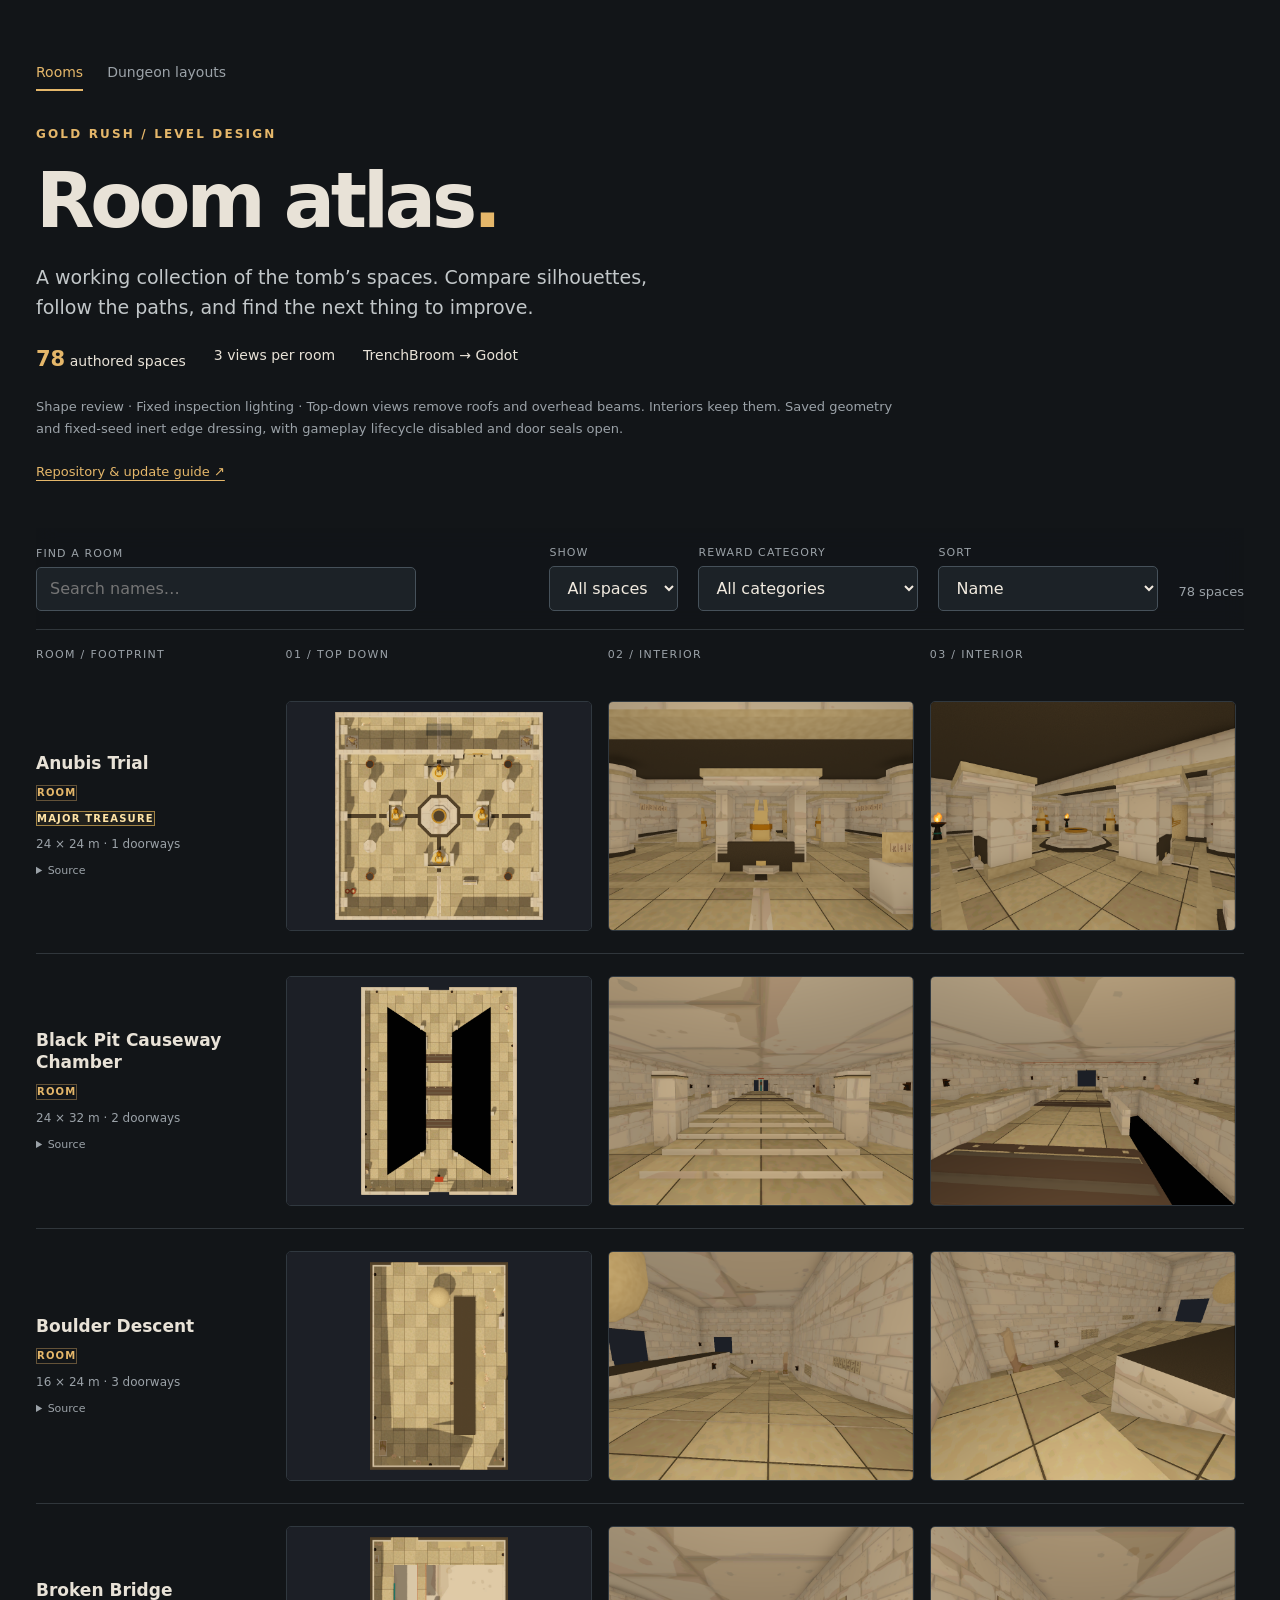
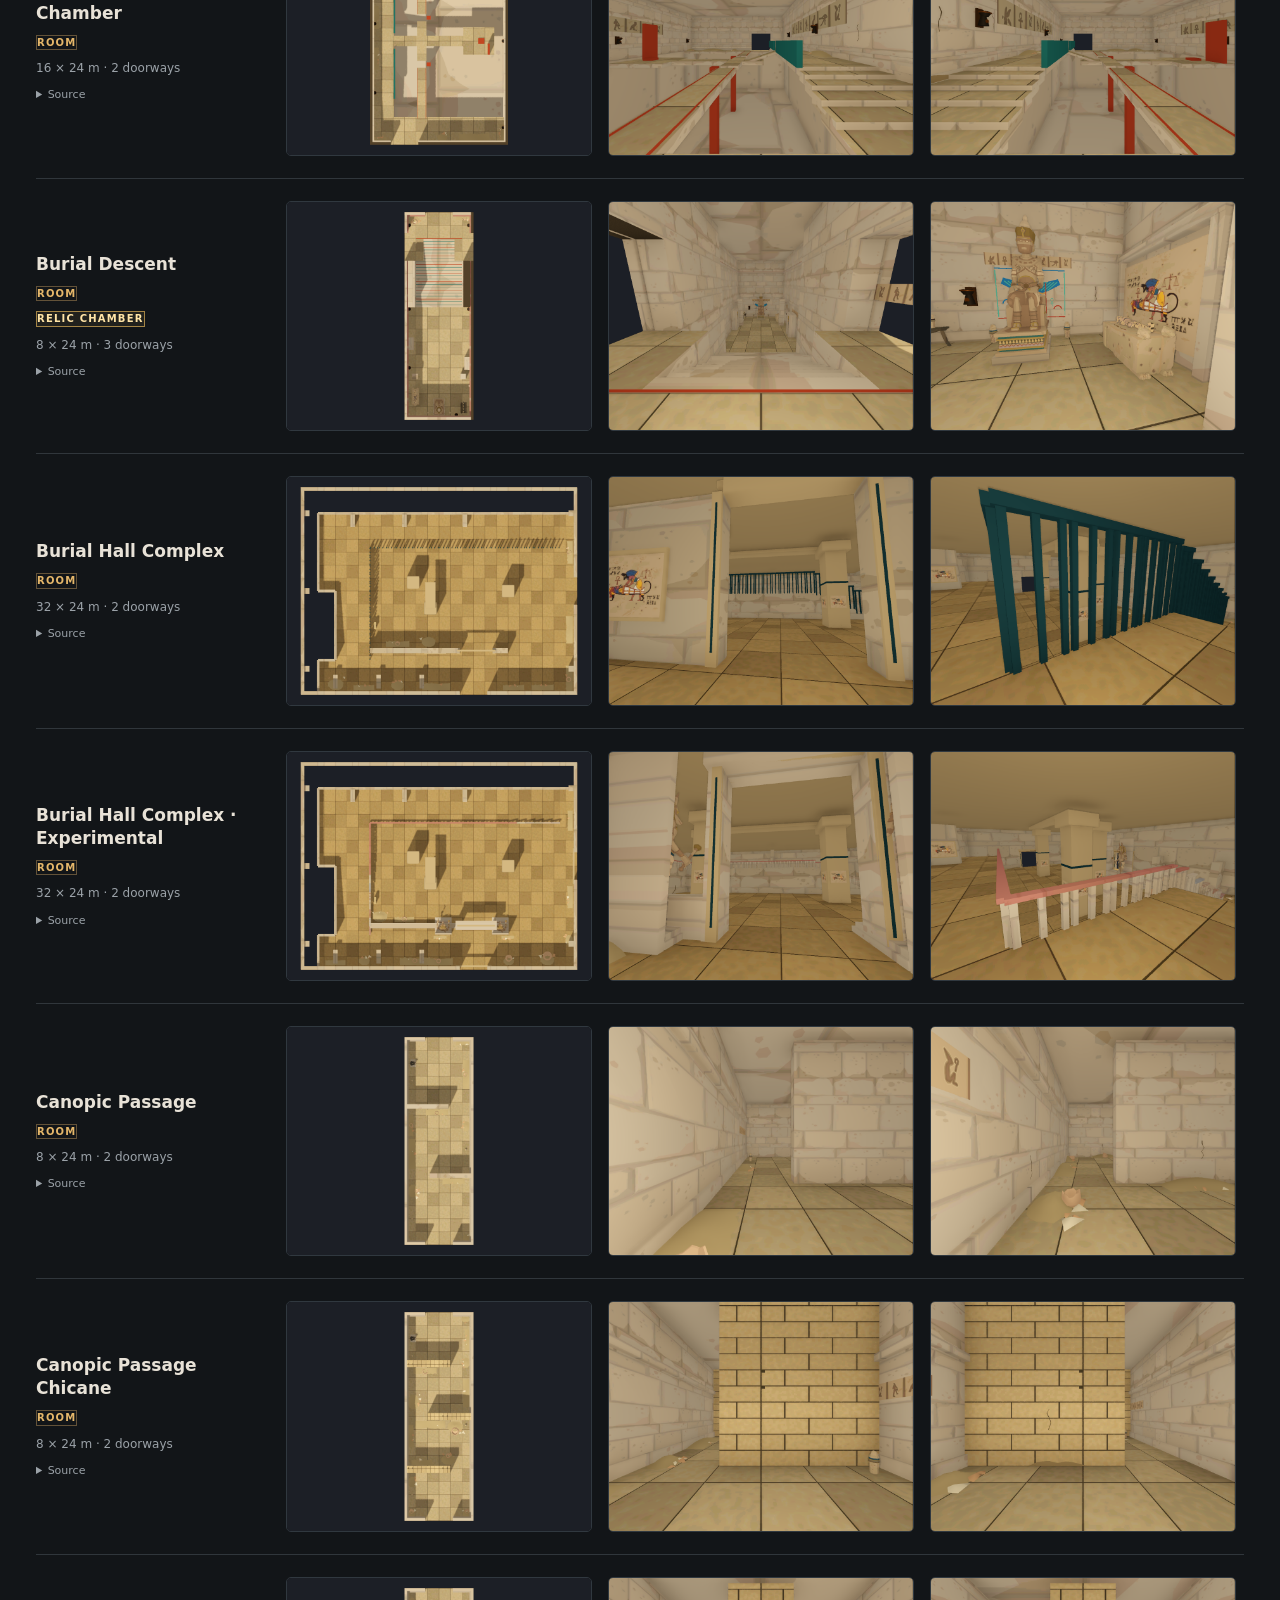
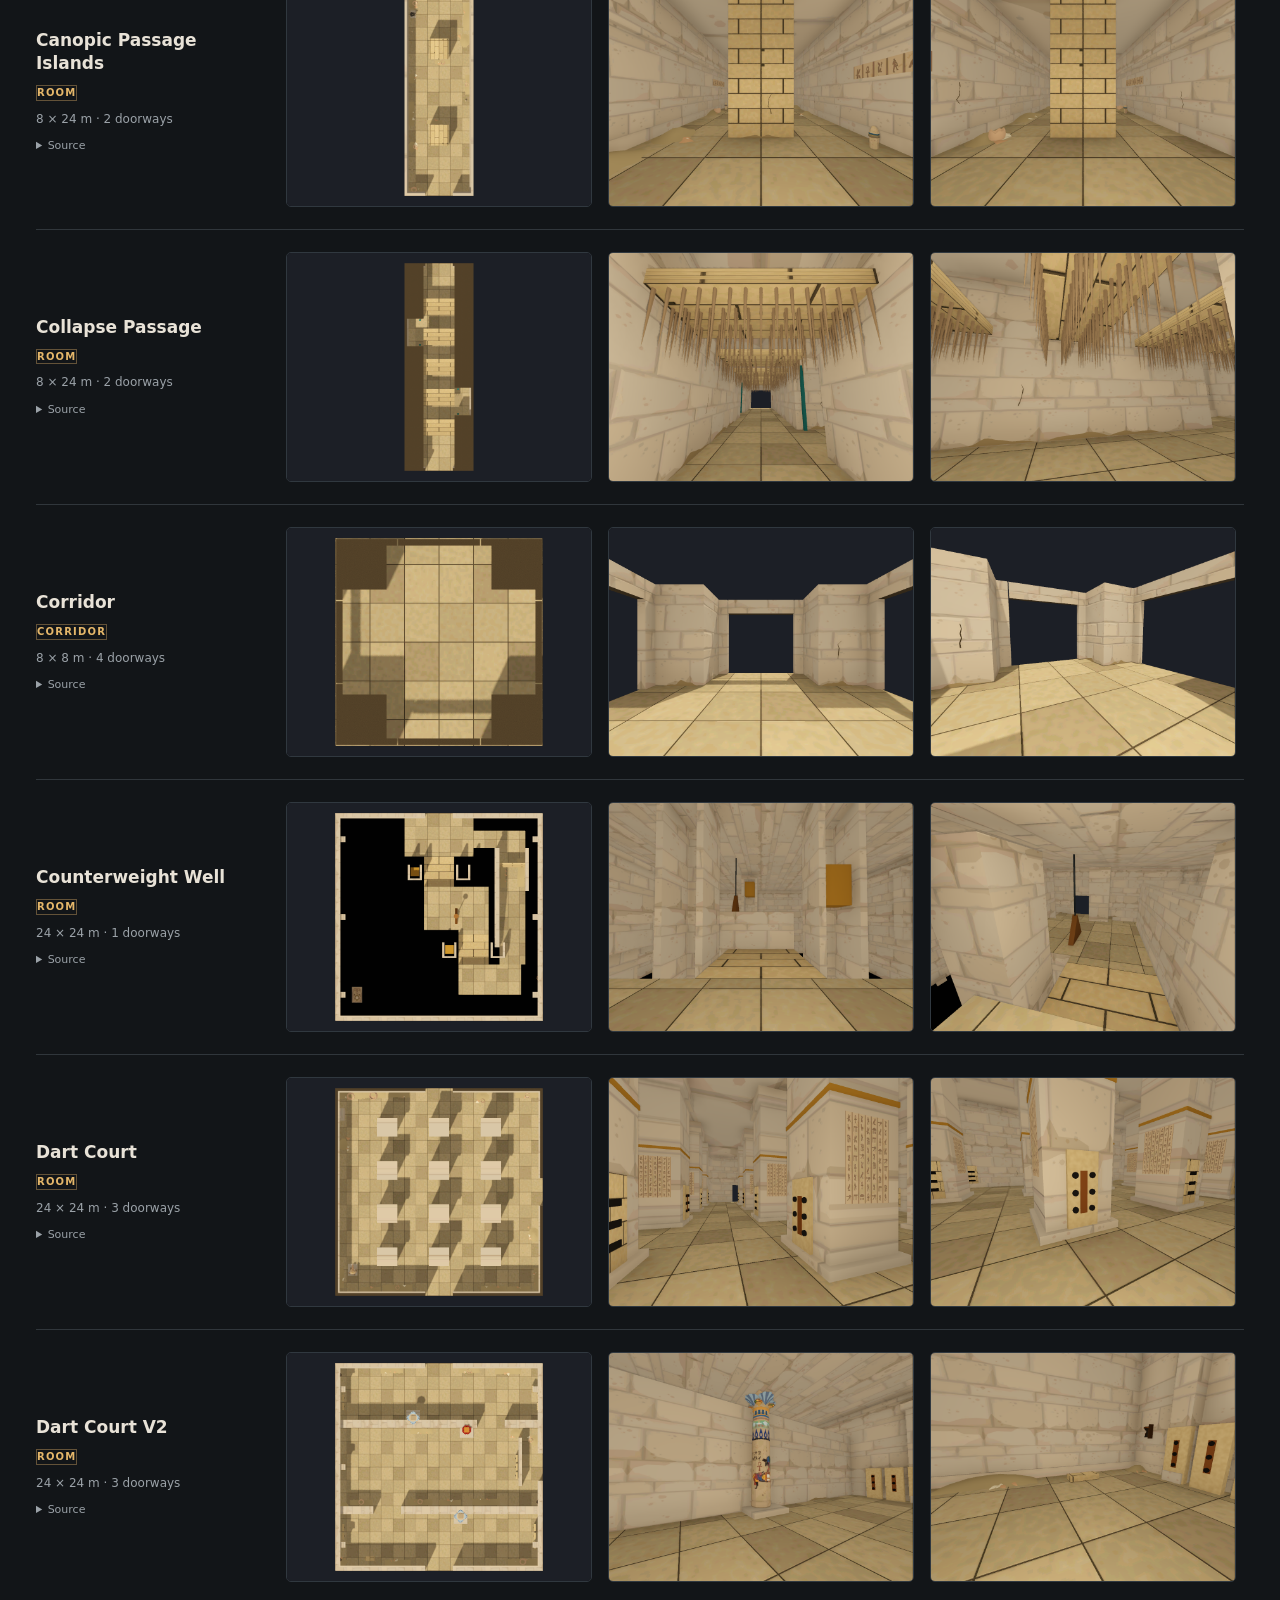
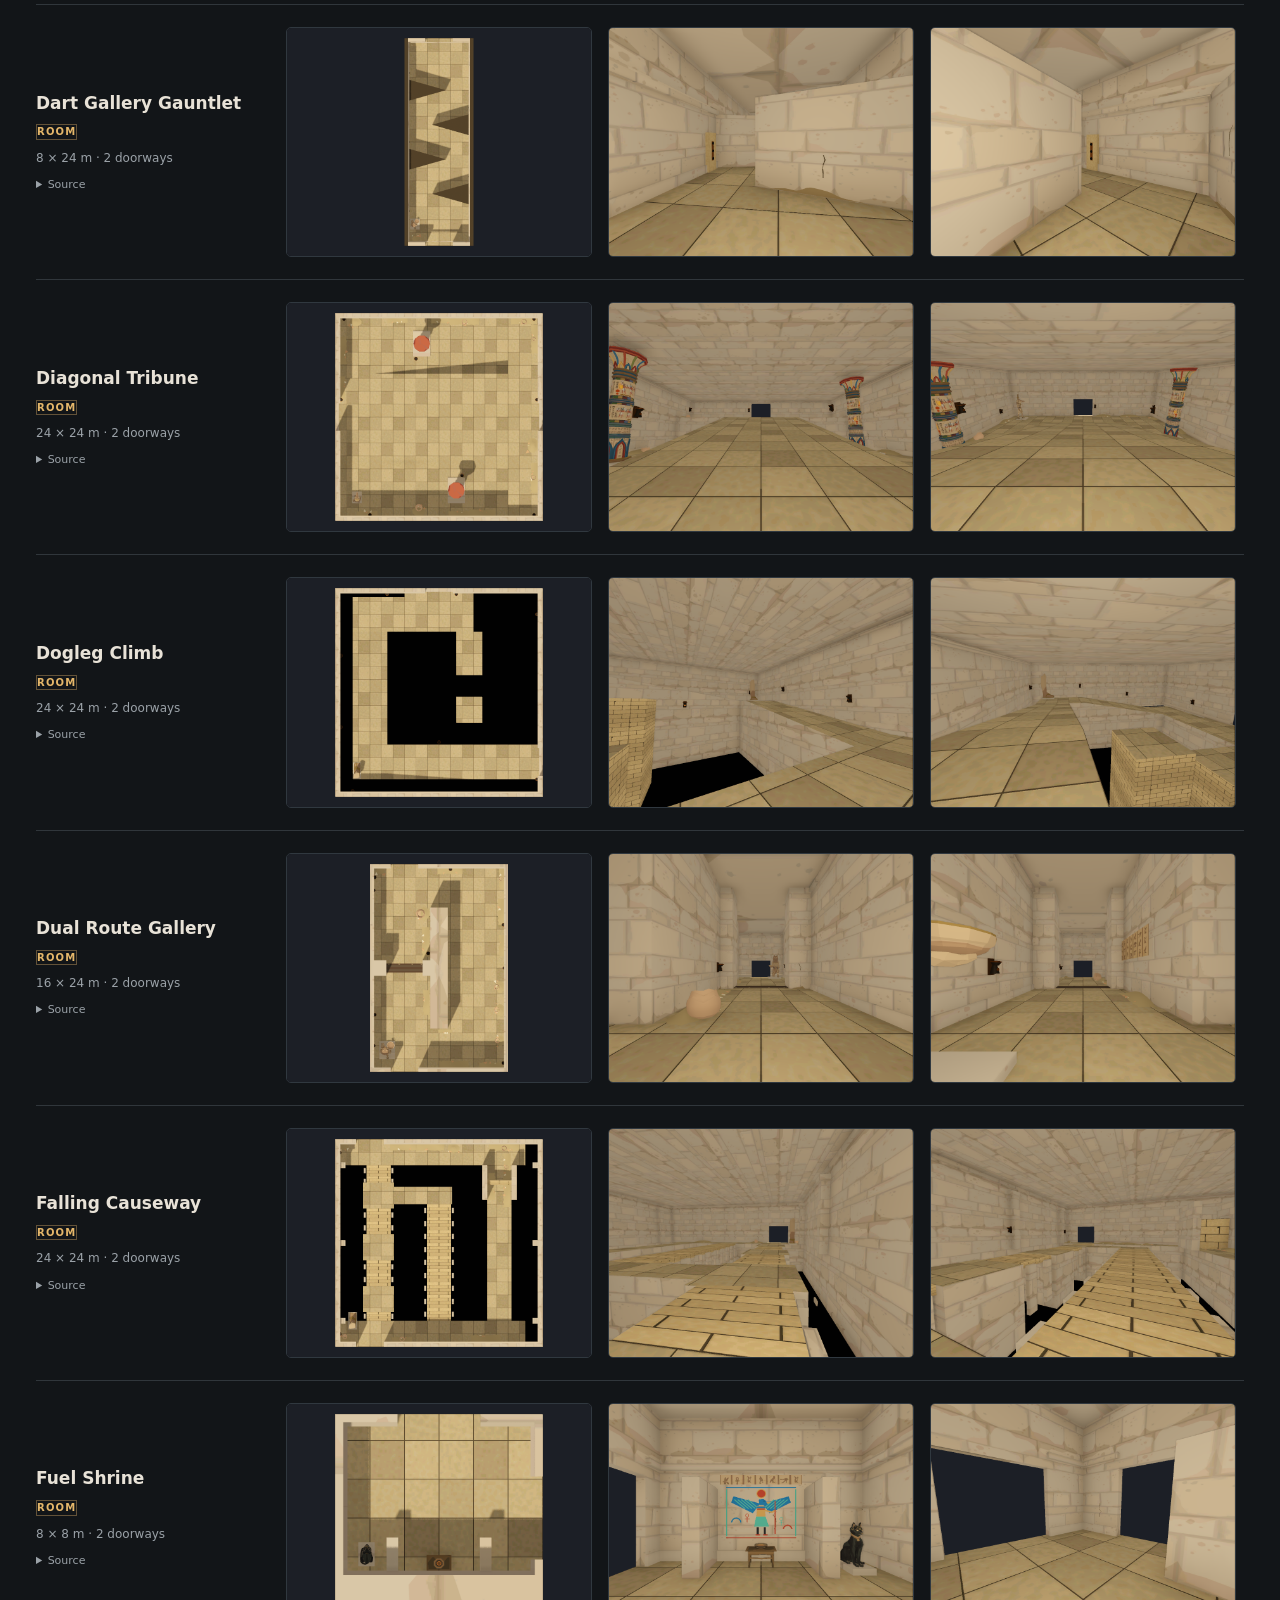
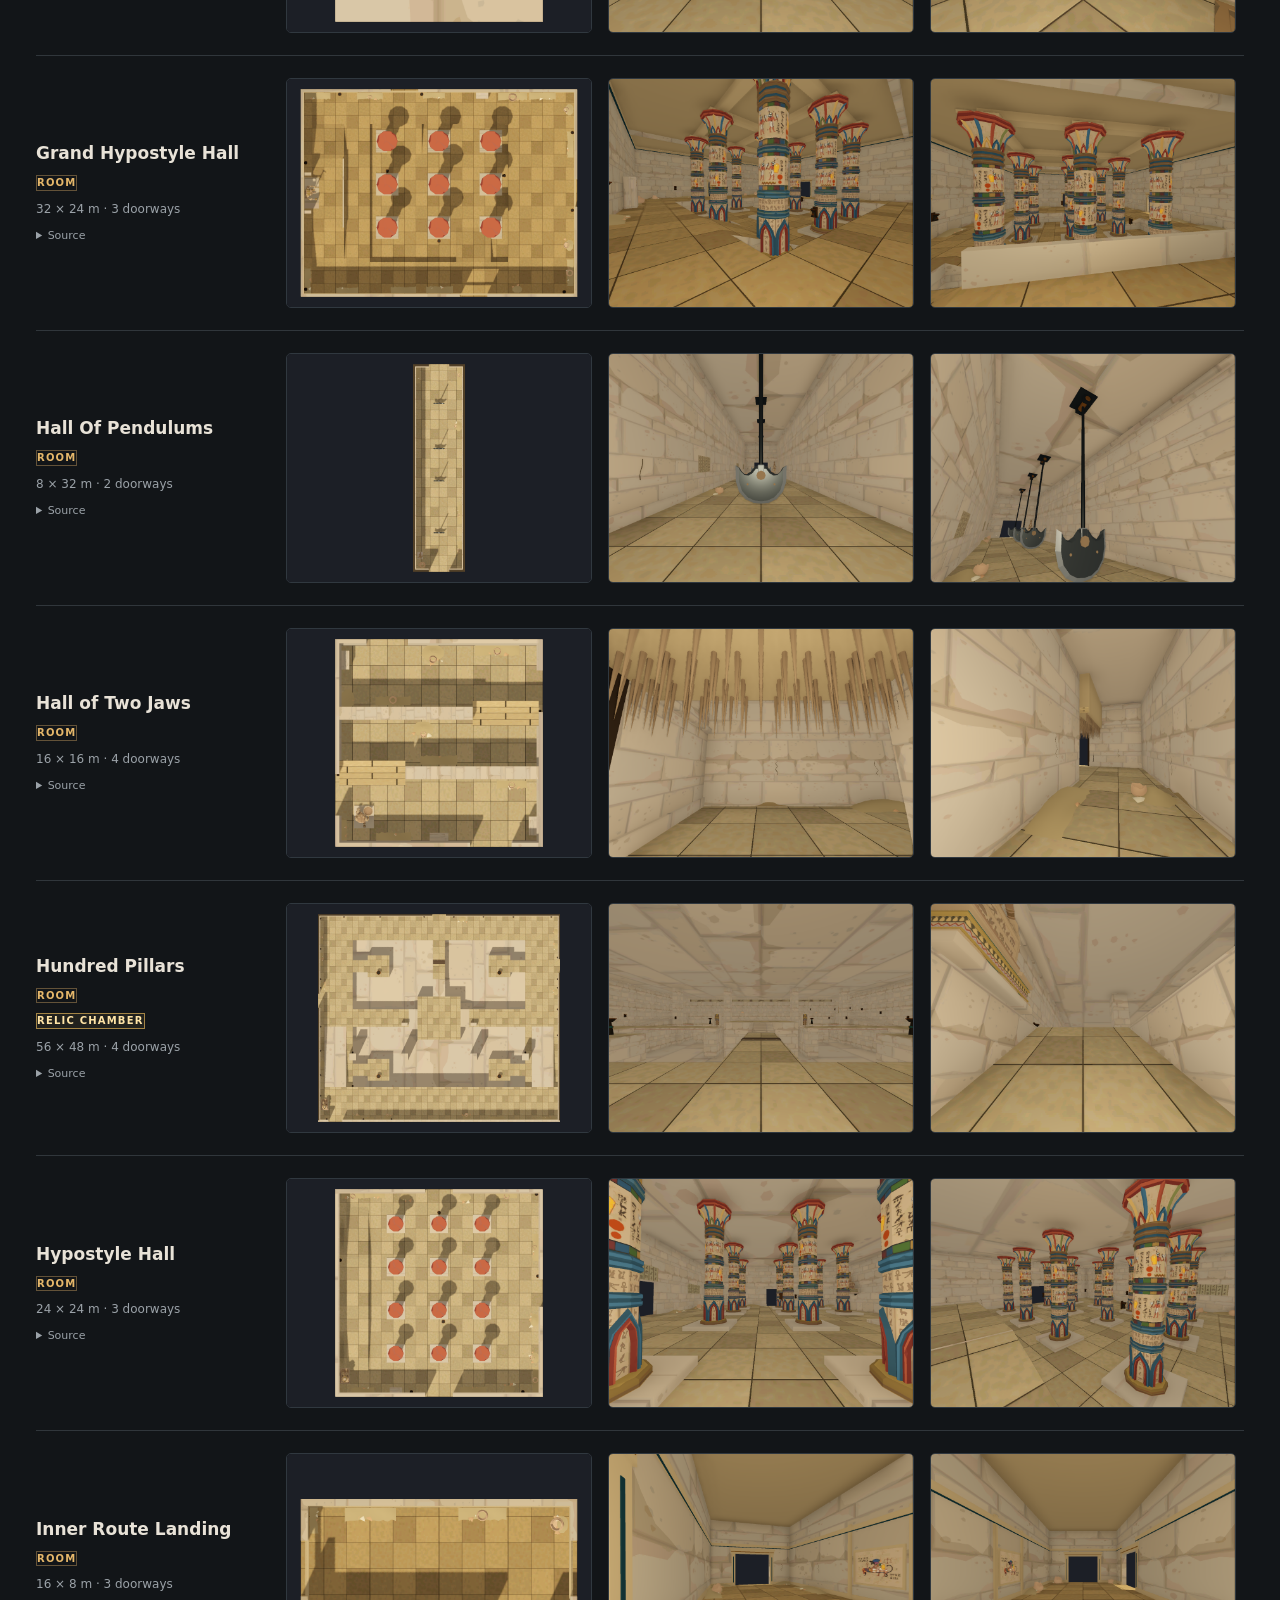
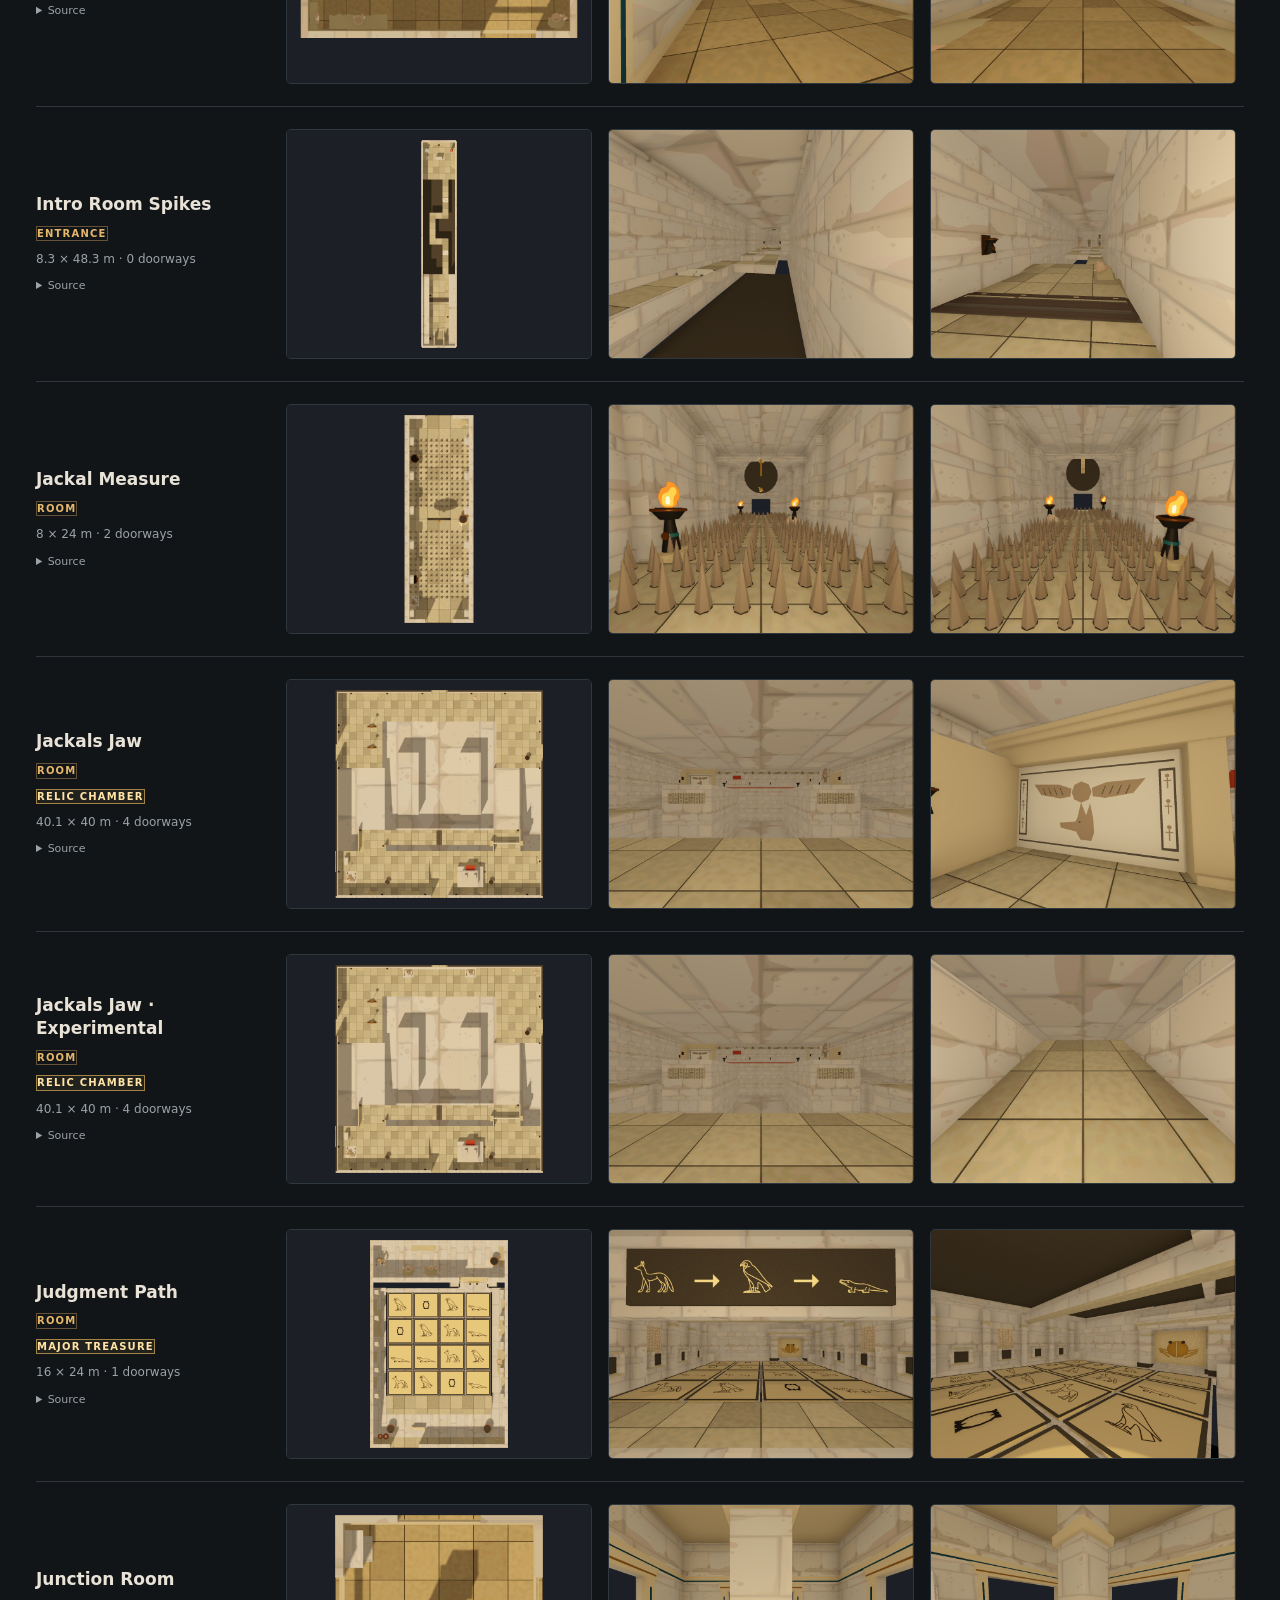
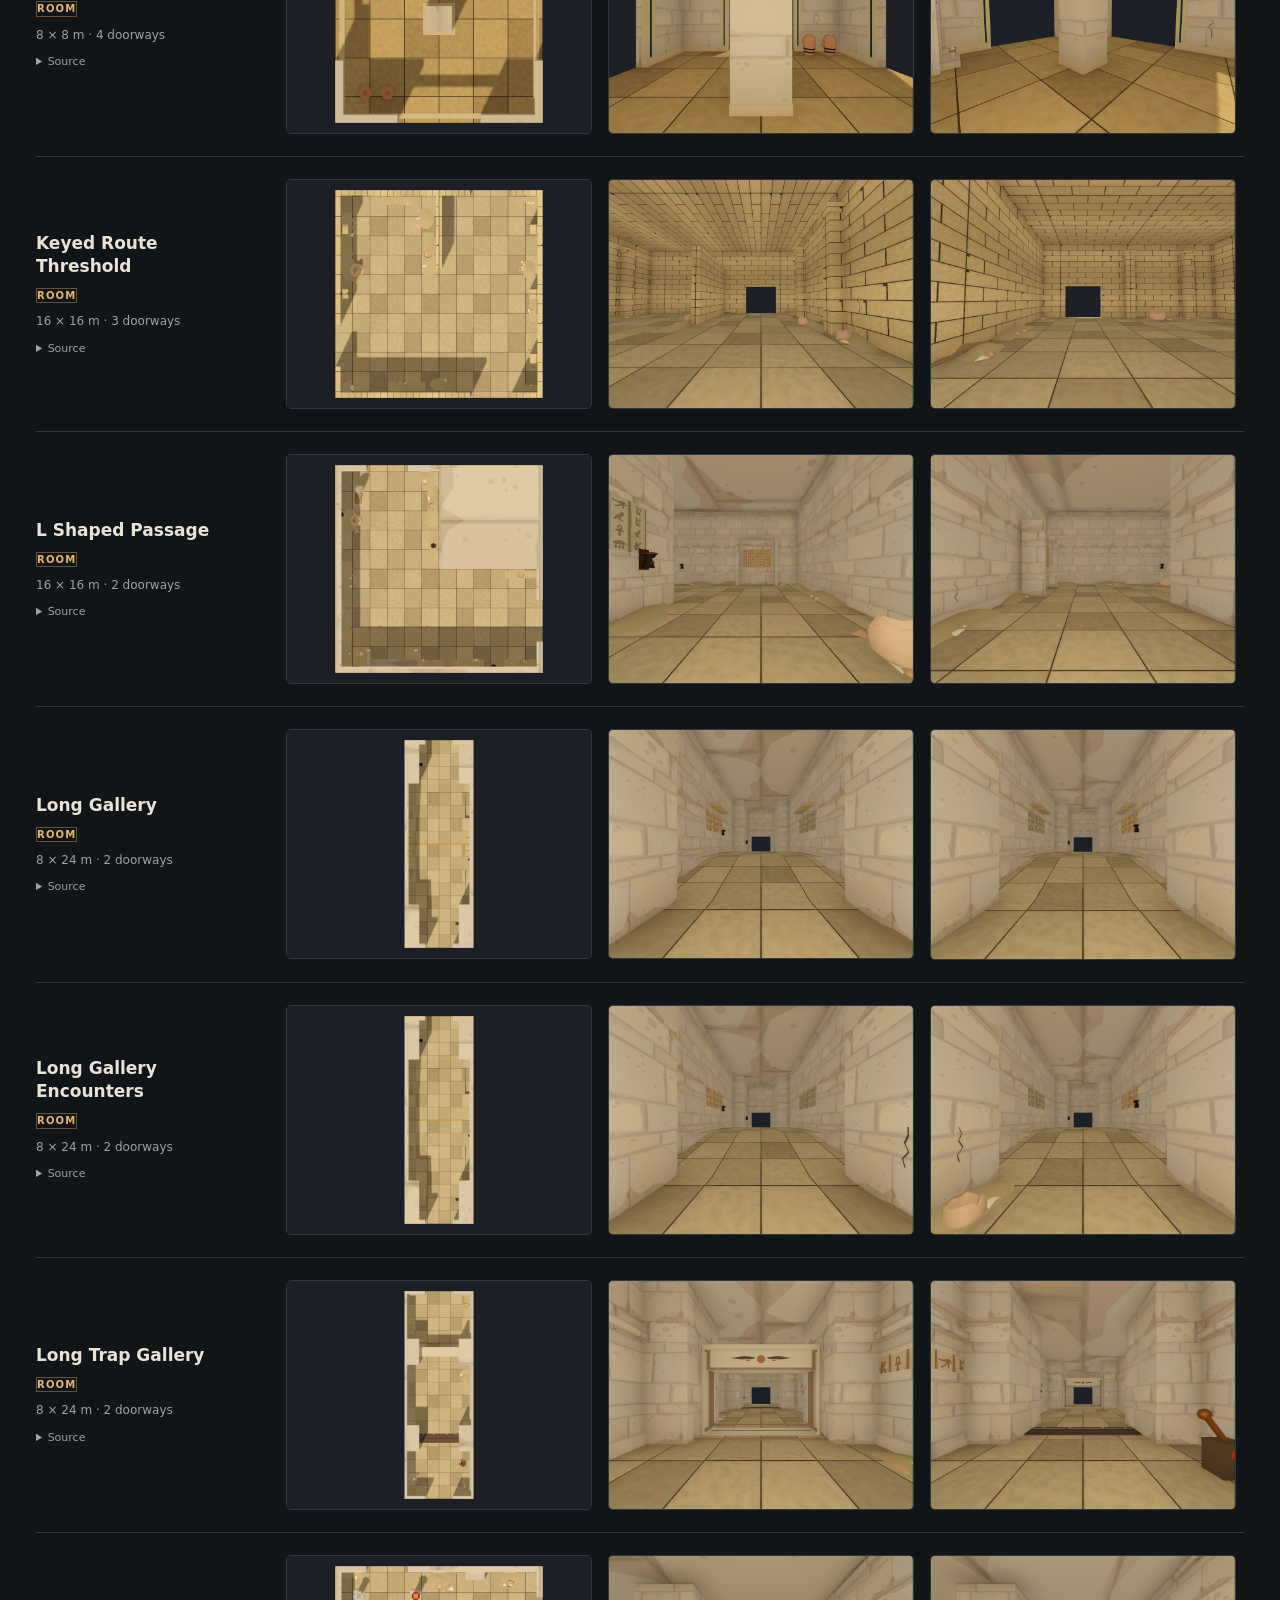
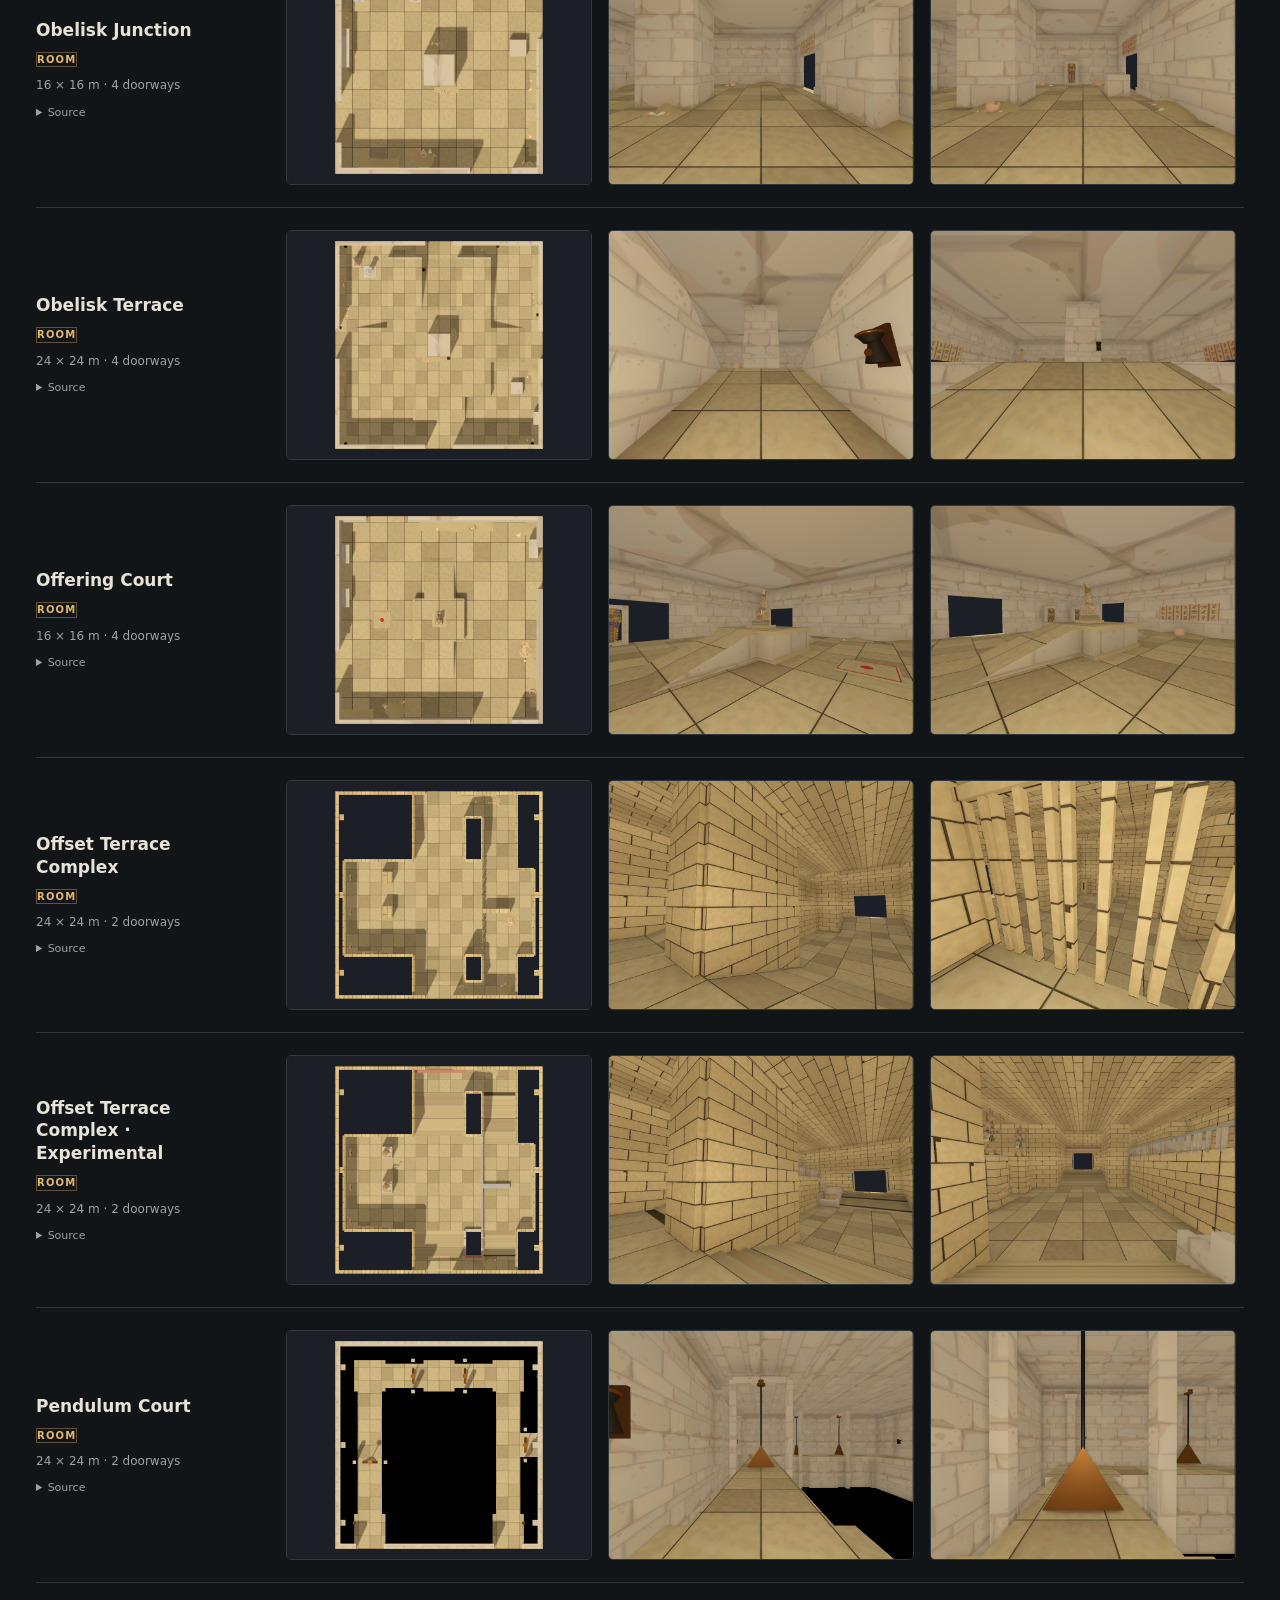
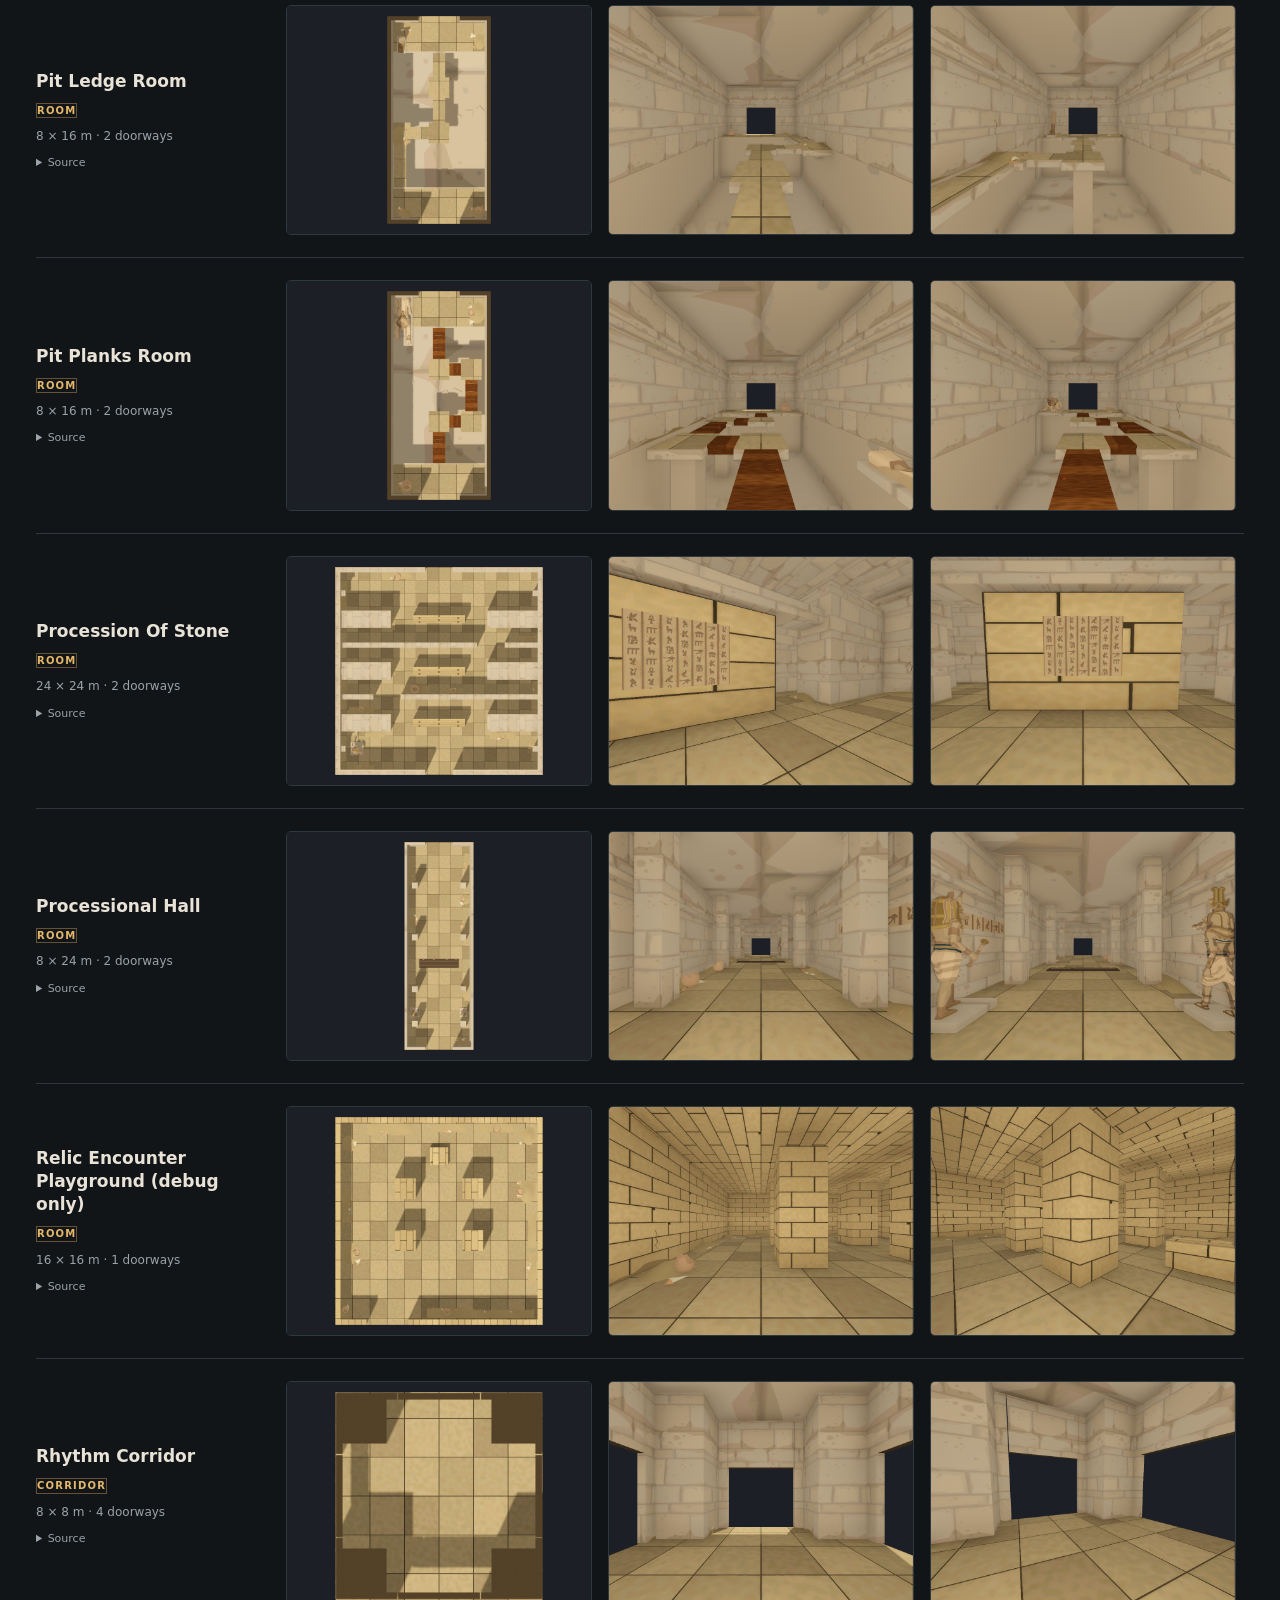
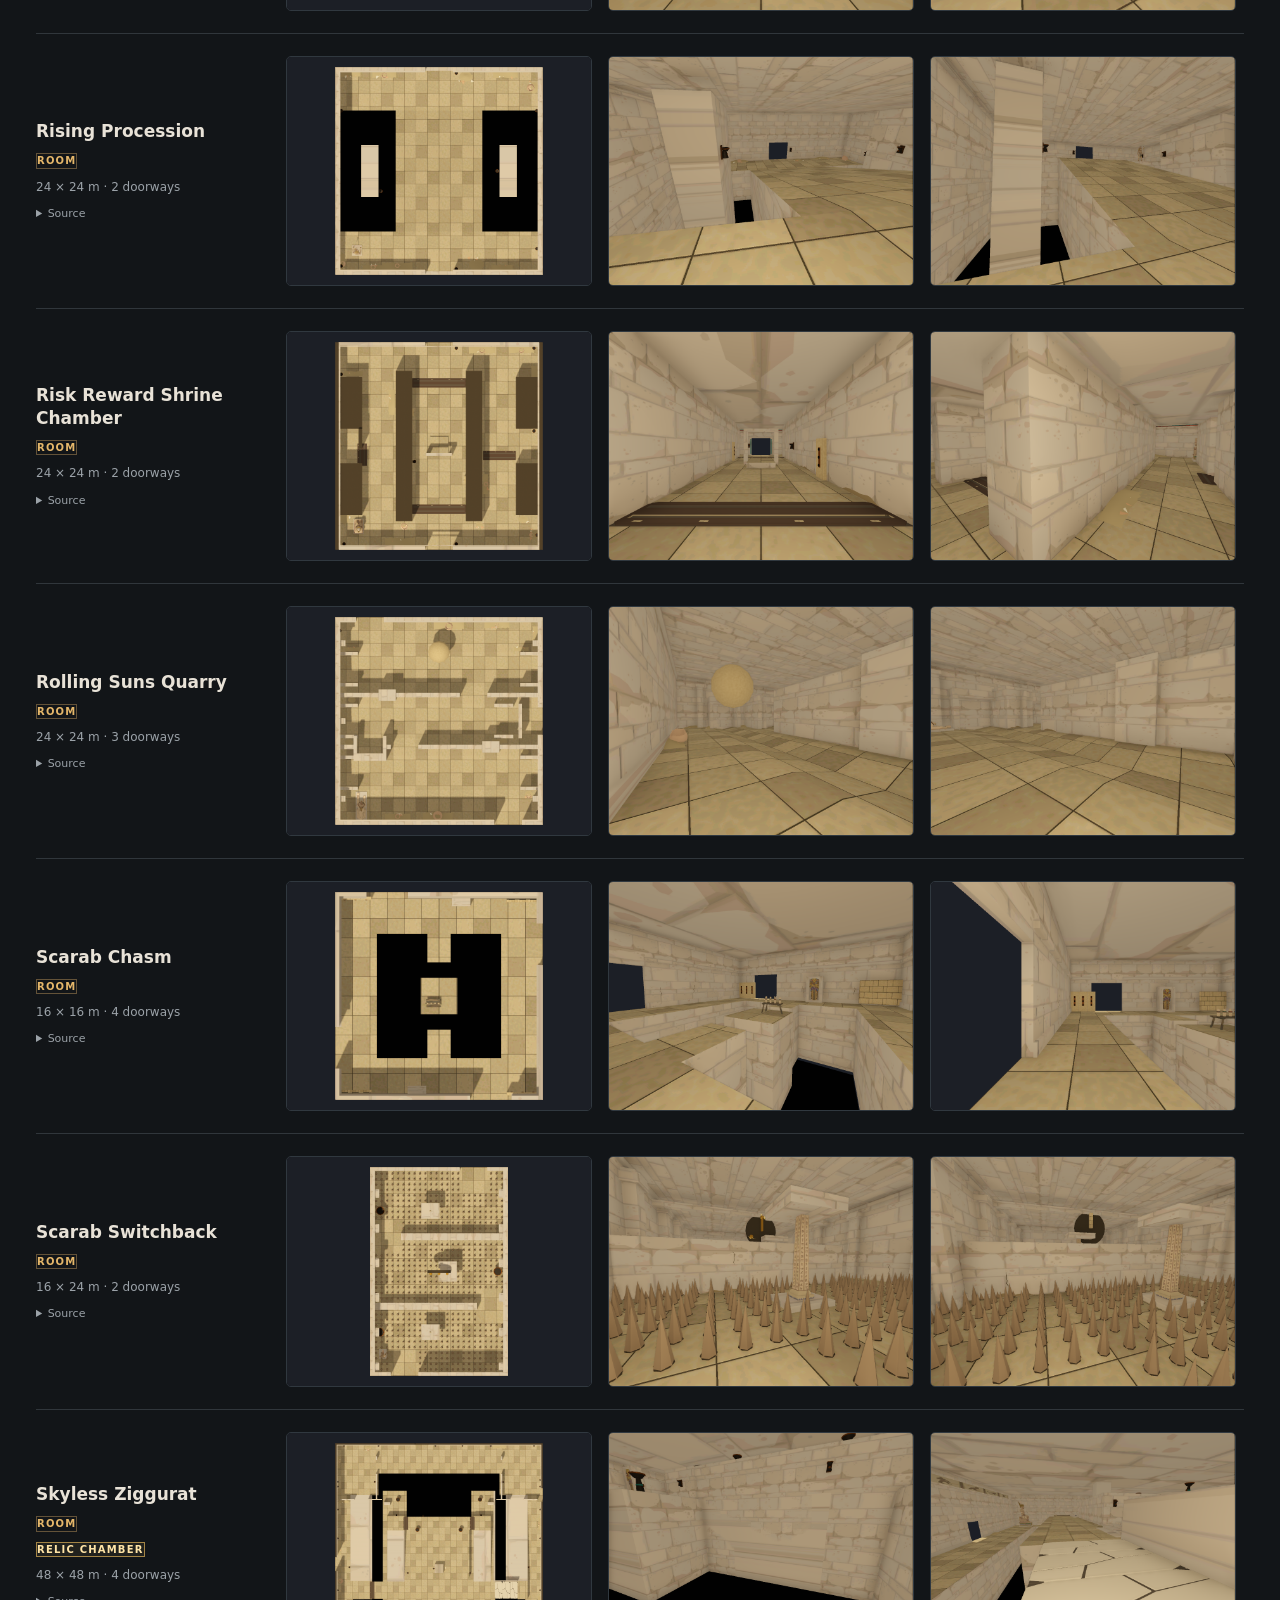
==== commit 456114ae: "Respect gameplay clearance in room atlas dressing" ====
--- a/site/index.html
+++ b/site/index.html
@@ -19,7 +19,7 @@
       and find the next thing to improve.</p>
     <div class="stats"><span><strong>78</strong> authored spaces</span><span>3 views per room</span><span>TrenchBroom → Godot</span></div>
     <p class="note">Shape review · Fixed inspection lighting · Top-down views remove roofs and overhead beams.
-      Interiors keep them. Saved geometry, with gameplay frozen and door seals open.</p>
+      Interiors keep them. Saved geometry and fixed-seed inert edge dressing, with gameplay lifecycle disabled and door seals open.</p>
     <a class="repo" href="https://github.com/avivajpeyi/gold_rush_docs">Repository &amp; update guide ↗</a>
   </header>
   <div class="toolbar">
